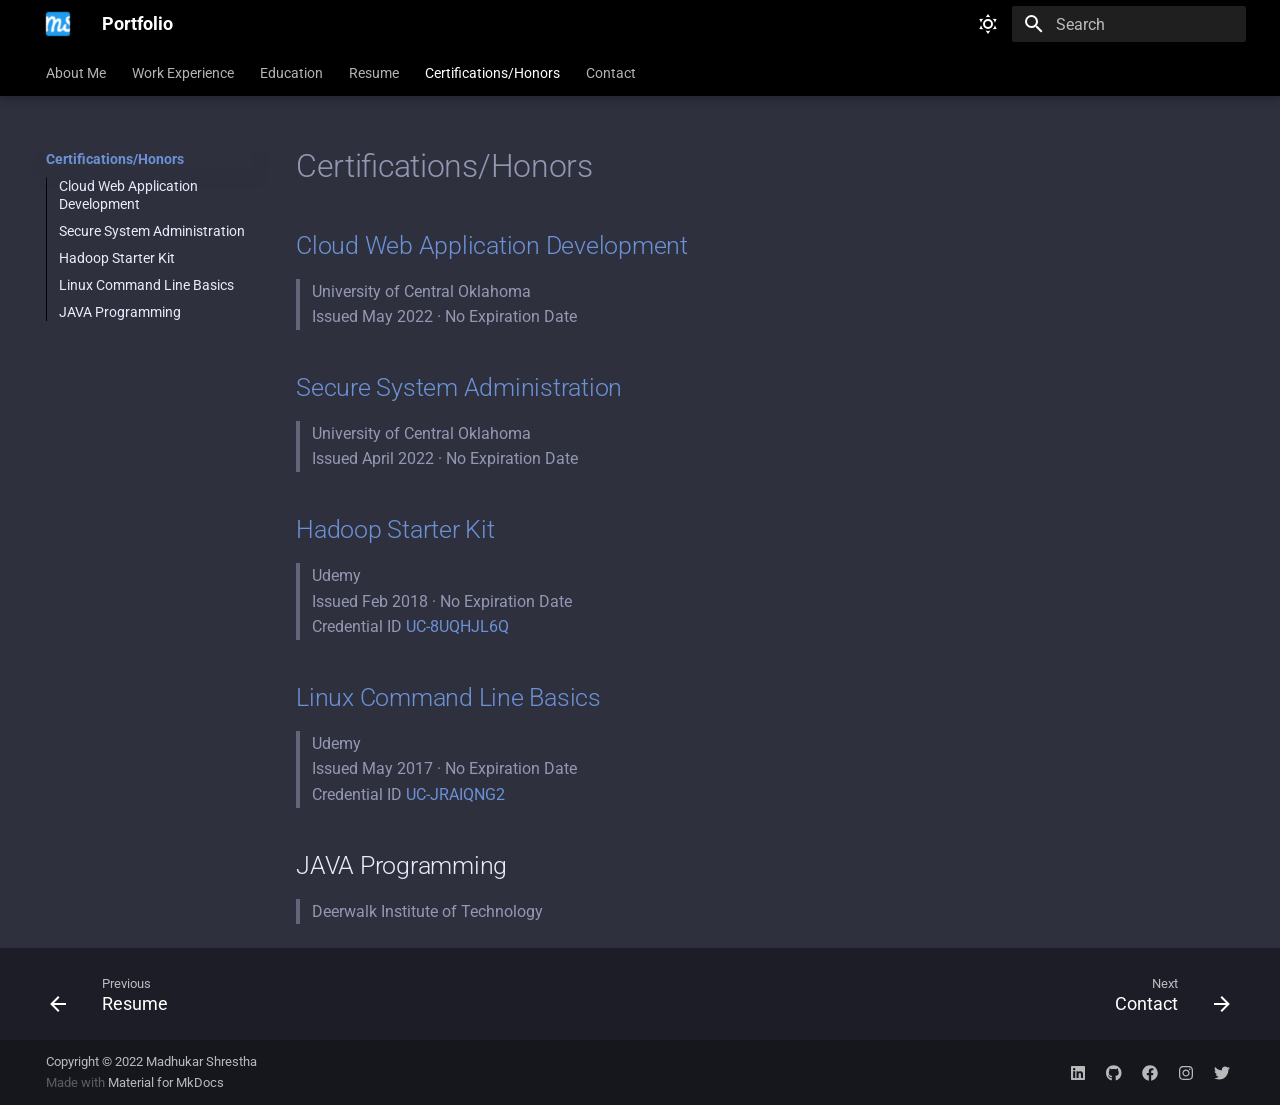
==== certification/index.html @ f7e71367 "Deployed 0a3c7eb with MkDocs version: 1.4.1" ====
<!doctype html>
<html lang="en" class="no-js">
  <head>
    
      <meta charset="utf-8">
      <meta name="viewport" content="width=device-width,initial-scale=1">
      
        <meta name="description" content="Software Engineer | CS Student">
      
      
        <meta name="author" content="Madhukar Shrestha">
      
      
      <link rel="icon" href="../assets/images/favicon.png">
      <meta name="generator" content="mkdocs-1.4.1, mkdocs-material-8.5.7">
    
    
      
        <title>Certifications/Honors - Portfolio</title>
      
    
    
      <link rel="stylesheet" href="../assets/stylesheets/main.20d9efc8.min.css">
      
        
        <link rel="stylesheet" href="../assets/stylesheets/palette.cbb835fc.min.css">
        
      
      

    
    
    
      
        
        
        <link rel="preconnect" href="https://fonts.gstatic.com" crossorigin>
        <link rel="stylesheet" href="https://fonts.googleapis.com/css?family=Roboto:300,300i,400,400i,700,700i%7CRoboto+Mono:400,400i,700,700i&display=fallback">
        <style>:root{--md-text-font:"Roboto";--md-code-font:"Roboto Mono"}</style>
      
    
    
    <script>__md_scope=new URL("..",location),__md_hash=e=>[...e].reduce((e,_)=>(e<<5)-e+_.charCodeAt(0),0),__md_get=(e,_=localStorage,t=__md_scope)=>JSON.parse(_.getItem(t.pathname+"."+e)),__md_set=(e,_,t=localStorage,a=__md_scope)=>{try{t.setItem(a.pathname+"."+e,JSON.stringify(_))}catch(e){}}</script>
    
      

    
    
    
  </head>
  
  
    
    
      
    
    
    
    
    <body dir="ltr" data-md-color-scheme="slate" data-md-color-primary="black" data-md-color-accent="green">
  
    
    
      <script>var palette=__md_get("__palette");if(palette&&"object"==typeof palette.color)for(var key of Object.keys(palette.color))document.body.setAttribute("data-md-color-"+key,palette.color[key])</script>
    
    <input class="md-toggle" data-md-toggle="drawer" type="checkbox" id="__drawer" autocomplete="off">
    <input class="md-toggle" data-md-toggle="search" type="checkbox" id="__search" autocomplete="off">
    <label class="md-overlay" for="__drawer"></label>
    <div data-md-component="skip">
      
        
        <a href="#cloud-web-application-development" class="md-skip">
          Skip to content
        </a>
      
    </div>
    <div data-md-component="announce">
      
    </div>
    
    
      

  

<header class="md-header md-header--lifted" data-md-component="header">
  <nav class="md-header__inner md-grid" aria-label="Header">
    <a href=".." title="Portfolio" class="md-header__button md-logo" aria-label="Portfolio" data-md-component="logo">
      
  <img src="../assets/images/favicon.png" alt="logo">

    </a>
    <label class="md-header__button md-icon" for="__drawer">
      <svg xmlns="http://www.w3.org/2000/svg" viewBox="0 0 24 24"><path d="M3 6h18v2H3V6m0 5h18v2H3v-2m0 5h18v2H3v-2Z"/></svg>
    </label>
    <div class="md-header__title" data-md-component="header-title">
      <div class="md-header__ellipsis">
        <div class="md-header__topic">
          <span class="md-ellipsis">
            Portfolio
          </span>
        </div>
        <div class="md-header__topic" data-md-component="header-topic">
          <span class="md-ellipsis">
            
              Certifications/Honors
            
          </span>
        </div>
      </div>
    </div>
    
      <form class="md-header__option" data-md-component="palette">
        
          
          
          <input class="md-option" data-md-color-media="" data-md-color-scheme="slate" data-md-color-primary="black" data-md-color-accent="green"  aria-label="Switch to light mode"  type="radio" name="__palette" id="__palette_1">
          
            <label class="md-header__button md-icon" title="Switch to light mode" for="__palette_2" hidden>
              <svg xmlns="http://www.w3.org/2000/svg" viewBox="0 0 24 24"><path d="M12 7a5 5 0 0 1 5 5 5 5 0 0 1-5 5 5 5 0 0 1-5-5 5 5 0 0 1 5-5m0 2a3 3 0 0 0-3 3 3 3 0 0 0 3 3 3 3 0 0 0 3-3 3 3 0 0 0-3-3m0-7 2.39 3.42C13.65 5.15 12.84 5 12 5c-.84 0-1.65.15-2.39.42L12 2M3.34 7l4.16-.35A7.2 7.2 0 0 0 5.94 8.5c-.44.74-.69 1.5-.83 2.29L3.34 7m.02 10 1.76-3.77a7.131 7.131 0 0 0 2.38 4.14L3.36 17M20.65 7l-1.77 3.79a7.023 7.023 0 0 0-2.38-4.15l4.15.36m-.01 10-4.14.36c.59-.51 1.12-1.14 1.54-1.86.42-.73.69-1.5.83-2.29L20.64 17M12 22l-2.41-3.44c.74.27 1.55.44 2.41.44.82 0 1.63-.17 2.37-.44L12 22Z"/></svg>
            </label>
          
        
          
          
          <input class="md-option" data-md-color-media="" data-md-color-scheme="default" data-md-color-primary="white" data-md-color-accent="green"  aria-label="Switch to dark mode"  type="radio" name="__palette" id="__palette_2">
          
            <label class="md-header__button md-icon" title="Switch to dark mode" for="__palette_1" hidden>
              <svg xmlns="http://www.w3.org/2000/svg" viewBox="0 0 24 24"><path d="m17.75 4.09-2.53 1.94.91 3.06-2.63-1.81-2.63 1.81.91-3.06-2.53-1.94L12.44 4l1.06-3 1.06 3 3.19.09m3.5 6.91-1.64 1.25.59 1.98-1.7-1.17-1.7 1.17.59-1.98L15.75 11l2.06-.05L18.5 9l.69 1.95 2.06.05m-2.28 4.95c.83-.08 1.72 1.1 1.19 1.85-.32.45-.66.87-1.08 1.27C15.17 23 8.84 23 4.94 19.07c-3.91-3.9-3.91-10.24 0-14.14.4-.4.82-.76 1.27-1.08.75-.53 1.93.36 1.85 1.19-.27 2.86.69 5.83 2.89 8.02a9.96 9.96 0 0 0 8.02 2.89m-1.64 2.02a12.08 12.08 0 0 1-7.8-3.47c-2.17-2.19-3.33-5-3.49-7.82-2.81 3.14-2.7 7.96.31 10.98 3.02 3.01 7.84 3.12 10.98.31Z"/></svg>
            </label>
          
        
      </form>
    
    
    
      <label class="md-header__button md-icon" for="__search">
        <svg xmlns="http://www.w3.org/2000/svg" viewBox="0 0 24 24"><path d="M9.5 3A6.5 6.5 0 0 1 16 9.5c0 1.61-.59 3.09-1.56 4.23l.27.27h.79l5 5-1.5 1.5-5-5v-.79l-.27-.27A6.516 6.516 0 0 1 9.5 16 6.5 6.5 0 0 1 3 9.5 6.5 6.5 0 0 1 9.5 3m0 2C7 5 5 7 5 9.5S7 14 9.5 14 14 12 14 9.5 12 5 9.5 5Z"/></svg>
      </label>
      <div class="md-search" data-md-component="search" role="dialog">
  <label class="md-search__overlay" for="__search"></label>
  <div class="md-search__inner" role="search">
    <form class="md-search__form" name="search">
      <input type="text" class="md-search__input" name="query" aria-label="Search" placeholder="Search" autocapitalize="off" autocorrect="off" autocomplete="off" spellcheck="false" data-md-component="search-query" required>
      <label class="md-search__icon md-icon" for="__search">
        <svg xmlns="http://www.w3.org/2000/svg" viewBox="0 0 24 24"><path d="M9.5 3A6.5 6.5 0 0 1 16 9.5c0 1.61-.59 3.09-1.56 4.23l.27.27h.79l5 5-1.5 1.5-5-5v-.79l-.27-.27A6.516 6.516 0 0 1 9.5 16 6.5 6.5 0 0 1 3 9.5 6.5 6.5 0 0 1 9.5 3m0 2C7 5 5 7 5 9.5S7 14 9.5 14 14 12 14 9.5 12 5 9.5 5Z"/></svg>
        <svg xmlns="http://www.w3.org/2000/svg" viewBox="0 0 24 24"><path d="M20 11v2H8l5.5 5.5-1.42 1.42L4.16 12l7.92-7.92L13.5 5.5 8 11h12Z"/></svg>
      </label>
      <nav class="md-search__options" aria-label="Search">
        
        <button type="reset" class="md-search__icon md-icon" title="Clear" aria-label="Clear" tabindex="-1">
          <svg xmlns="http://www.w3.org/2000/svg" viewBox="0 0 24 24"><path d="M19 6.41 17.59 5 12 10.59 6.41 5 5 6.41 10.59 12 5 17.59 6.41 19 12 13.41 17.59 19 19 17.59 13.41 12 19 6.41Z"/></svg>
        </button>
      </nav>
      
    </form>
    <div class="md-search__output">
      <div class="md-search__scrollwrap" data-md-scrollfix>
        <div class="md-search-result" data-md-component="search-result">
          <div class="md-search-result__meta">
            Initializing search
          </div>
          <ol class="md-search-result__list"></ol>
        </div>
      </div>
    </div>
  </div>
</div>
    
    
  </nav>
  
    
      
<nav class="md-tabs" aria-label="Tabs" data-md-component="tabs">
  <div class="md-tabs__inner md-grid">
    <ul class="md-tabs__list">
      
        
  
  


  <li class="md-tabs__item">
    <a href=".." class="md-tabs__link">
      About Me
    </a>
  </li>

      
        
  
  


  <li class="md-tabs__item">
    <a href="../work_exp/" class="md-tabs__link">
      Work Experience
    </a>
  </li>

      
        
  
  


  <li class="md-tabs__item">
    <a href="../edu_details/" class="md-tabs__link">
      Education
    </a>
  </li>

      
        
  
  


  <li class="md-tabs__item">
    <a href="../cv/" class="md-tabs__link">
      Resume
    </a>
  </li>

      
        
  
  
    
  


  <li class="md-tabs__item">
    <a href="./" class="md-tabs__link md-tabs__link--active">
      Certifications/Honors
    </a>
  </li>

      
        
  
  


  <li class="md-tabs__item">
    <a href="../contact/" class="md-tabs__link">
      Contact
    </a>
  </li>

      
    </ul>
  </div>
</nav>
    
  
</header>
    
    <div class="md-container" data-md-component="container">
      
      
        
      
      <main class="md-main" data-md-component="main">
        <div class="md-main__inner md-grid">
          
            
              
              <div class="md-sidebar md-sidebar--primary" data-md-component="sidebar" data-md-type="navigation" >
                <div class="md-sidebar__scrollwrap">
                  <div class="md-sidebar__inner">
                    

  


  

<nav class="md-nav md-nav--primary md-nav--lifted md-nav--integrated" aria-label="Navigation" data-md-level="0">
  <label class="md-nav__title" for="__drawer">
    <a href=".." title="Portfolio" class="md-nav__button md-logo" aria-label="Portfolio" data-md-component="logo">
      
  <img src="../assets/images/favicon.png" alt="logo">

    </a>
    Portfolio
  </label>
  
  <ul class="md-nav__list" data-md-scrollfix>
    
      
      
      

  
  
  
    <li class="md-nav__item">
      <a href=".." class="md-nav__link">
        About Me
      </a>
    </li>
  

    
      
      
      

  
  
  
    <li class="md-nav__item">
      <a href="../work_exp/" class="md-nav__link">
        Work Experience
      </a>
    </li>
  

    
      
      
      

  
  
  
    <li class="md-nav__item">
      <a href="../edu_details/" class="md-nav__link">
        Education
      </a>
    </li>
  

    
      
      
      

  
  
  
    <li class="md-nav__item">
      <a href="../cv/" class="md-nav__link">
        Resume
      </a>
    </li>
  

    
      
      
      

  
  
    
  
  
    <li class="md-nav__item md-nav__item--active">
      
      <input class="md-nav__toggle md-toggle" data-md-toggle="toc" type="checkbox" id="__toc">
      
      
      
        <label class="md-nav__link md-nav__link--active" for="__toc">
          Certifications/Honors
          <span class="md-nav__icon md-icon"></span>
        </label>
      
      <a href="./" class="md-nav__link md-nav__link--active">
        Certifications/Honors
      </a>
      
        

<nav class="md-nav md-nav--secondary" aria-label="Table of contents">
  
  
  
  
    <label class="md-nav__title" for="__toc">
      <span class="md-nav__icon md-icon"></span>
      Table of contents
    </label>
    <ul class="md-nav__list" data-md-component="toc" data-md-scrollfix>
      
        <li class="md-nav__item">
  <a href="#cloud-web-application-development" class="md-nav__link">
    Cloud Web Application Development
  </a>
  
</li>
      
        <li class="md-nav__item">
  <a href="#secure-system-administration" class="md-nav__link">
    Secure System Administration
  </a>
  
</li>
      
        <li class="md-nav__item">
  <a href="#hadoop-starter-kit" class="md-nav__link">
    Hadoop Starter Kit
  </a>
  
</li>
      
        <li class="md-nav__item">
  <a href="#linux-command-line-basics" class="md-nav__link">
    Linux Command Line Basics
  </a>
  
</li>
      
        <li class="md-nav__item">
  <a href="#java-programming" class="md-nav__link">
    JAVA Programming
  </a>
  
</li>
      
    </ul>
  
</nav>
      
    </li>
  

    
      
      
      

  
  
  
    <li class="md-nav__item">
      <a href="../contact/" class="md-nav__link">
        Contact
      </a>
    </li>
  

    
  </ul>
</nav>
                  </div>
                </div>
              </div>
            
            
          
          
            <div class="md-content" data-md-component="content">
              <article class="md-content__inner md-typeset">
                
                  


  <h1>Certifications/Honors</h1>

<h2 id="cloud-web-application-development"><a href="https://www.credly.com/badges/7e161429-4397-4020-a9aa-76baf1a1973a">Cloud Web Application Development</a><a class="headerlink" href="#cloud-web-application-development" title="Permanent link">&para;</a></h2>
<blockquote>
<p>University of Central Oklahoma<br />
Issued May 2022 · No Expiration Date</p>
</blockquote>
<h2 id="secure-system-administration"><a href="https://www.credly.com/badges/262f2f15-5d43-4496-ab71-53d8369633bc">Secure System Administration</a><a class="headerlink" href="#secure-system-administration" title="Permanent link">&para;</a></h2>
<blockquote>
<p>University of Central Oklahoma<br />
Issued April 2022 · No Expiration Date</p>
</blockquote>
<h2 id="hadoop-starter-kit"><a href="http://ude.my/UC-8UQHJL6Q">Hadoop Starter Kit</a><a class="headerlink" href="#hadoop-starter-kit" title="Permanent link">&para;</a></h2>
<blockquote>
<p>Udemy<br />
Issued Feb 2018 · No Expiration Date<br />
Credential ID <a href="http://ude.my/UC-8UQHJL6Q">UC-8UQHJL6Q</a></p>
</blockquote>
<h2 id="linux-command-line-basics"><a href="http://ude.my/UC-JRAIQNG2">Linux Command Line Basics</a><a class="headerlink" href="#linux-command-line-basics" title="Permanent link">&para;</a></h2>
<blockquote>
<p>Udemy<br />
Issued May 2017 · No Expiration Date<br />
Credential ID <a href="http://ude.my/UC-JRAIQNG2">UC-JRAIQNG2</a></p>
</blockquote>
<h2 id="java-programming">JAVA Programming<a class="headerlink" href="#java-programming" title="Permanent link">&para;</a></h2>
<blockquote>
<p>Deerwalk Institute of Technology</p>
</blockquote>





                
              </article>
            </div>
          
          
        </div>
        
          <a href="#" class="md-top md-icon" data-md-component="top" hidden>
            <svg xmlns="http://www.w3.org/2000/svg" viewBox="0 0 24 24"><path d="M13 20h-2V8l-5.5 5.5-1.42-1.42L12 4.16l7.92 7.92-1.42 1.42L13 8v12Z"/></svg>
            Back to top
          </a>
        
      </main>
      
        <footer class="md-footer">
  
    
    <nav class="md-footer__inner md-grid" aria-label="Footer" >
      
        
        <a href="../cv/" class="md-footer__link md-footer__link--prev" aria-label="Previous: Resume" rel="prev">
          <div class="md-footer__button md-icon">
            <svg xmlns="http://www.w3.org/2000/svg" viewBox="0 0 24 24"><path d="M20 11v2H8l5.5 5.5-1.42 1.42L4.16 12l7.92-7.92L13.5 5.5 8 11h12Z"/></svg>
          </div>
          <div class="md-footer__title">
            <div class="md-ellipsis">
              <span class="md-footer__direction">
                Previous
              </span>
              Resume
            </div>
          </div>
        </a>
      
      
        
        <a href="../contact/" class="md-footer__link md-footer__link--next" aria-label="Next: Contact" rel="next">
          <div class="md-footer__title">
            <div class="md-ellipsis">
              <span class="md-footer__direction">
                Next
              </span>
              Contact
            </div>
          </div>
          <div class="md-footer__button md-icon">
            <svg xmlns="http://www.w3.org/2000/svg" viewBox="0 0 24 24"><path d="M4 11v2h12l-5.5 5.5 1.42 1.42L19.84 12l-7.92-7.92L10.5 5.5 16 11H4Z"/></svg>
          </div>
        </a>
      
    </nav>
  
  <div class="md-footer-meta md-typeset">
    <div class="md-footer-meta__inner md-grid">
      <div class="md-copyright">
  
    <div class="md-copyright__highlight">
      Copyright &copy; 2022 <a href="https://www.linkedin.com/in/sthamadhukar/">Madhukar Shrestha</a>
    </div>
  
  
    Made with
    <a href="https://squidfunk.github.io/mkdocs-material/" target="_blank" rel="noopener">
      Material for MkDocs
    </a>
  
</div>
      
        <div class="md-social">
  
    
    
      
      
    
    <a href="https://www.linkedin.com/in/sthamadhukar/" target="_blank" rel="noopener" title="www.linkedin.com" class="md-social__link">
      <svg xmlns="http://www.w3.org/2000/svg" viewBox="0 0 448 512"><!--! Font Awesome Free 6.2.0 by @fontawesome - https://fontawesome.com License - https://fontawesome.com/license/free (Icons: CC BY 4.0, Fonts: SIL OFL 1.1, Code: MIT License) Copyright 2022 Fonticons, Inc.--><path d="M416 32H31.9C14.3 32 0 46.5 0 64.3v383.4C0 465.5 14.3 480 31.9 480H416c17.6 0 32-14.5 32-32.3V64.3c0-17.8-14.4-32.3-32-32.3zM135.4 416H69V202.2h66.5V416zm-33.2-243c-21.3 0-38.5-17.3-38.5-38.5S80.9 96 102.2 96c21.2 0 38.5 17.3 38.5 38.5 0 21.3-17.2 38.5-38.5 38.5zm282.1 243h-66.4V312c0-24.8-.5-56.7-34.5-56.7-34.6 0-39.9 27-39.9 54.9V416h-66.4V202.2h63.7v29.2h.9c8.9-16.8 30.6-34.5 62.9-34.5 67.2 0 79.7 44.3 79.7 101.9V416z"/></svg>
    </a>
  
    
    
      
      
    
    <a href="https://github.com/sthamadhukar" target="_blank" rel="noopener" title="github.com" class="md-social__link">
      <svg xmlns="http://www.w3.org/2000/svg" viewBox="0 0 496 512"><!--! Font Awesome Free 6.2.0 by @fontawesome - https://fontawesome.com License - https://fontawesome.com/license/free (Icons: CC BY 4.0, Fonts: SIL OFL 1.1, Code: MIT License) Copyright 2022 Fonticons, Inc.--><path d="M165.9 397.4c0 2-2.3 3.6-5.2 3.6-3.3.3-5.6-1.3-5.6-3.6 0-2 2.3-3.6 5.2-3.6 3-.3 5.6 1.3 5.6 3.6zm-31.1-4.5c-.7 2 1.3 4.3 4.3 4.9 2.6 1 5.6 0 6.2-2s-1.3-4.3-4.3-5.2c-2.6-.7-5.5.3-6.2 2.3zm44.2-1.7c-2.9.7-4.9 2.6-4.6 4.9.3 2 2.9 3.3 5.9 2.6 2.9-.7 4.9-2.6 4.6-4.6-.3-1.9-3-3.2-5.9-2.9zM244.8 8C106.1 8 0 113.3 0 252c0 110.9 69.8 205.8 169.5 239.2 12.8 2.3 17.3-5.6 17.3-12.1 0-6.2-.3-40.4-.3-61.4 0 0-70 15-84.7-29.8 0 0-11.4-29.1-27.8-36.6 0 0-22.9-15.7 1.6-15.4 0 0 24.9 2 38.6 25.8 21.9 38.6 58.6 27.5 72.9 20.9 2.3-16 8.8-27.1 16-33.7-55.9-6.2-112.3-14.3-112.3-110.5 0-27.5 7.6-41.3 23.6-58.9-2.6-6.5-11.1-33.3 2.6-67.9 20.9-6.5 69 27 69 27 20-5.6 41.5-8.5 62.8-8.5s42.8 2.9 62.8 8.5c0 0 48.1-33.6 69-27 13.7 34.7 5.2 61.4 2.6 67.9 16 17.7 25.8 31.5 25.8 58.9 0 96.5-58.9 104.2-114.8 110.5 9.2 7.9 17 22.9 17 46.4 0 33.7-.3 75.4-.3 83.6 0 6.5 4.6 14.4 17.3 12.1C428.2 457.8 496 362.9 496 252 496 113.3 383.5 8 244.8 8zM97.2 352.9c-1.3 1-1 3.3.7 5.2 1.6 1.6 3.9 2.3 5.2 1 1.3-1 1-3.3-.7-5.2-1.6-1.6-3.9-2.3-5.2-1zm-10.8-8.1c-.7 1.3.3 2.9 2.3 3.9 1.6 1 3.6.7 4.3-.7.7-1.3-.3-2.9-2.3-3.9-2-.6-3.6-.3-4.3.7zm32.4 35.6c-1.6 1.3-1 4.3 1.3 6.2 2.3 2.3 5.2 2.6 6.5 1 1.3-1.3.7-4.3-1.3-6.2-2.2-2.3-5.2-2.6-6.5-1zm-11.4-14.7c-1.6 1-1.6 3.6 0 5.9 1.6 2.3 4.3 3.3 5.6 2.3 1.6-1.3 1.6-3.9 0-6.2-1.4-2.3-4-3.3-5.6-2z"/></svg>
    </a>
  
    
    
      
      
    
    <a href="https://www.facebook.com/sthamadboy/" target="_blank" rel="noopener" title="www.facebook.com" class="md-social__link">
      <svg xmlns="http://www.w3.org/2000/svg" viewBox="0 0 512 512"><!--! Font Awesome Free 6.2.0 by @fontawesome - https://fontawesome.com License - https://fontawesome.com/license/free (Icons: CC BY 4.0, Fonts: SIL OFL 1.1, Code: MIT License) Copyright 2022 Fonticons, Inc.--><path d="M504 256C504 119 393 8 256 8S8 119 8 256c0 123.78 90.69 226.38 209.25 245V327.69h-63V256h63v-54.64c0-62.15 37-96.48 93.67-96.48 27.14 0 55.52 4.84 55.52 4.84v61h-31.28c-30.8 0-40.41 19.12-40.41 38.73V256h68.78l-11 71.69h-57.78V501C413.31 482.38 504 379.78 504 256z"/></svg>
    </a>
  
    
    
      
      
    
    <a href="https://www.instagram.com/sthamadhukar/" target="_blank" rel="noopener" title="www.instagram.com" class="md-social__link">
      <svg xmlns="http://www.w3.org/2000/svg" viewBox="0 0 448 512"><!--! Font Awesome Free 6.2.0 by @fontawesome - https://fontawesome.com License - https://fontawesome.com/license/free (Icons: CC BY 4.0, Fonts: SIL OFL 1.1, Code: MIT License) Copyright 2022 Fonticons, Inc.--><path d="M224.1 141c-63.6 0-114.9 51.3-114.9 114.9s51.3 114.9 114.9 114.9S339 319.5 339 255.9 287.7 141 224.1 141zm0 189.6c-41.1 0-74.7-33.5-74.7-74.7s33.5-74.7 74.7-74.7 74.7 33.5 74.7 74.7-33.6 74.7-74.7 74.7zm146.4-194.3c0 14.9-12 26.8-26.8 26.8-14.9 0-26.8-12-26.8-26.8s12-26.8 26.8-26.8 26.8 12 26.8 26.8zm76.1 27.2c-1.7-35.9-9.9-67.7-36.2-93.9-26.2-26.2-58-34.4-93.9-36.2-37-2.1-147.9-2.1-184.9 0-35.8 1.7-67.6 9.9-93.9 36.1s-34.4 58-36.2 93.9c-2.1 37-2.1 147.9 0 184.9 1.7 35.9 9.9 67.7 36.2 93.9s58 34.4 93.9 36.2c37 2.1 147.9 2.1 184.9 0 35.9-1.7 67.7-9.9 93.9-36.2 26.2-26.2 34.4-58 36.2-93.9 2.1-37 2.1-147.8 0-184.8zM398.8 388c-7.8 19.6-22.9 34.7-42.6 42.6-29.5 11.7-99.5 9-132.1 9s-102.7 2.6-132.1-9c-19.6-7.8-34.7-22.9-42.6-42.6-11.7-29.5-9-99.5-9-132.1s-2.6-102.7 9-132.1c7.8-19.6 22.9-34.7 42.6-42.6 29.5-11.7 99.5-9 132.1-9s102.7-2.6 132.1 9c19.6 7.8 34.7 22.9 42.6 42.6 11.7 29.5 9 99.5 9 132.1s2.7 102.7-9 132.1z"/></svg>
    </a>
  
    
    
    <a href="#" target="_blank" rel="noopener" title="" class="md-social__link">
      <svg xmlns="http://www.w3.org/2000/svg" viewBox="0 0 512 512"><!--! Font Awesome Free 6.2.0 by @fontawesome - https://fontawesome.com License - https://fontawesome.com/license/free (Icons: CC BY 4.0, Fonts: SIL OFL 1.1, Code: MIT License) Copyright 2022 Fonticons, Inc.--><path d="M459.37 151.716c.325 4.548.325 9.097.325 13.645 0 138.72-105.583 298.558-298.558 298.558-59.452 0-114.68-17.219-161.137-47.106 8.447.974 16.568 1.299 25.34 1.299 49.055 0 94.213-16.568 130.274-44.832-46.132-.975-84.792-31.188-98.112-72.772 6.498.974 12.995 1.624 19.818 1.624 9.421 0 18.843-1.3 27.614-3.573-48.081-9.747-84.143-51.98-84.143-102.985v-1.299c13.969 7.797 30.214 12.67 47.431 13.319-28.264-18.843-46.781-51.005-46.781-87.391 0-19.492 5.197-37.36 14.294-52.954 51.655 63.675 129.3 105.258 216.365 109.807-1.624-7.797-2.599-15.918-2.599-24.04 0-57.828 46.782-104.934 104.934-104.934 30.213 0 57.502 12.67 76.67 33.137 23.715-4.548 46.456-13.32 66.599-25.34-7.798 24.366-24.366 44.833-46.132 57.827 21.117-2.273 41.584-8.122 60.426-16.243-14.292 20.791-32.161 39.308-52.628 54.253z"/></svg>
    </a>
  
</div>
      
    </div>
  </div>
</footer>
      
    </div>
    <div class="md-dialog" data-md-component="dialog">
      <div class="md-dialog__inner md-typeset"></div>
    </div>
    
    <script id="__config" type="application/json">{"base": "..", "features": ["navigation.top", "navigation.tabs", "navigation.tabs.sticky", "toc.integrate"], "search": "../assets/javascripts/workers/search.16e2a7d4.min.js", "translations": {"clipboard.copied": "Copied to clipboard", "clipboard.copy": "Copy to clipboard", "search.config.lang": "en", "search.config.pipeline": "trimmer, stopWordFilter", "search.config.separator": "[\\s\\-]+", "search.placeholder": "Search", "search.result.more.one": "1 more on this page", "search.result.more.other": "# more on this page", "search.result.none": "No matching documents", "search.result.one": "1 matching document", "search.result.other": "# matching documents", "search.result.placeholder": "Type to start searching", "search.result.term.missing": "Missing", "select.version.title": "Select version"}}</script>
    
    
      <script src="../assets/javascripts/bundle.8492ddcf.min.js"></script>
      
    
  </body>
</html>
---- assets/stylesheets/main.20d9efc8.min.css ----
@charset "UTF-8";html{-webkit-text-size-adjust:none;-moz-text-size-adjust:none;-ms-text-size-adjust:none;text-size-adjust:none;box-sizing:border-box}*,:after,:before{box-sizing:inherit}@media (prefers-reduced-motion){*,:after,:before{transition:none!important}}body{margin:0}a,button,input,label{-webkit-tap-highlight-color:transparent}a{color:inherit;text-decoration:none}hr{border:0;box-sizing:initial;display:block;height:.05rem;overflow:visible;padding:0}small{font-size:80%}sub,sup{line-height:1em}img{border-style:none}table{border-collapse:initial;border-spacing:0}td,th{font-weight:400;vertical-align:top}button{background:transparent;border:0;font-family:inherit;font-size:inherit;margin:0;padding:0}input{border:0;outline:none}:root,[data-md-color-scheme=default]{--md-default-fg-color:rgba(0,0,0,.87);--md-default-fg-color--light:rgba(0,0,0,.54);--md-default-fg-color--lighter:rgba(0,0,0,.32);--md-default-fg-color--lightest:rgba(0,0,0,.07);--md-default-bg-color:#fff;--md-default-bg-color--light:hsla(0,0%,100%,.7);--md-default-bg-color--lighter:hsla(0,0%,100%,.3);--md-default-bg-color--lightest:hsla(0,0%,100%,.12);--md-primary-fg-color:#4051b5;--md-primary-fg-color--light:#5d6cc0;--md-primary-fg-color--dark:#303fa1;--md-primary-bg-color:#fff;--md-primary-bg-color--light:hsla(0,0%,100%,.7);--md-accent-fg-color:#526cfe;--md-accent-fg-color--transparent:rgba(82,108,254,.1);--md-accent-bg-color:#fff;--md-accent-bg-color--light:hsla(0,0%,100%,.7);--md-code-fg-color:#36464e;--md-code-bg-color:#f5f5f5;--md-code-hl-color:rgba(255,255,0,.5);--md-code-hl-number-color:#d52a2a;--md-code-hl-special-color:#db1457;--md-code-hl-function-color:#a846b9;--md-code-hl-constant-color:#6e59d9;--md-code-hl-keyword-color:#3f6ec6;--md-code-hl-string-color:#1c7d4d;--md-code-hl-name-color:var(--md-code-fg-color);--md-code-hl-operator-color:var(--md-default-fg-color--light);--md-code-hl-punctuation-color:var(--md-default-fg-color--light);--md-code-hl-comment-color:var(--md-default-fg-color--light);--md-code-hl-generic-color:var(--md-default-fg-color--light);--md-code-hl-variable-color:var(--md-default-fg-color--light);--md-typeset-color:var(--md-default-fg-color);--md-typeset-a-color:var(--md-primary-fg-color);--md-typeset-mark-color:rgba(255,255,0,.5);--md-typeset-del-color:rgba(245,80,61,.15);--md-typeset-ins-color:rgba(11,213,112,.15);--md-typeset-kbd-color:#fafafa;--md-typeset-kbd-accent-color:#fff;--md-typeset-kbd-border-color:#b8b8b8;--md-typeset-table-color:rgba(0,0,0,.12);--md-admonition-fg-color:var(--md-default-fg-color);--md-admonition-bg-color:var(--md-default-bg-color);--md-footer-fg-color:#fff;--md-footer-fg-color--light:hsla(0,0%,100%,.7);--md-footer-fg-color--lighter:hsla(0,0%,100%,.3);--md-footer-bg-color:rgba(0,0,0,.87);--md-footer-bg-color--dark:rgba(0,0,0,.32);--md-shadow-z1:0 0.2rem 0.5rem rgba(0,0,0,.05),0 0 0.05rem rgba(0,0,0,.1);--md-shadow-z2:0 0.2rem 0.5rem rgba(0,0,0,.1),0 0 0.05rem rgba(0,0,0,.25);--md-shadow-z3:0 0.2rem 0.5rem rgba(0,0,0,.2),0 0 0.05rem rgba(0,0,0,.35)}.md-icon svg{fill:currentcolor;display:block;height:1.2rem;width:1.2rem}body{-webkit-font-smoothing:antialiased;-moz-osx-font-smoothing:grayscale;--md-text-font-family:var(--md-text-font,_),-apple-system,BlinkMacSystemFont,Helvetica,Arial,sans-serif;--md-code-font-family:var(--md-code-font,_),SFMono-Regular,Consolas,Menlo,monospace}body,input{font-feature-settings:"kern","liga";font-family:var(--md-text-font-family)}body,code,input,kbd,pre{color:var(--md-typeset-color)}code,kbd,pre{font-feature-settings:"kern";font-family:var(--md-code-font-family)}:root{--md-typeset-table-sort-icon:url('data:image/svg+xml;charset=utf-8,<svg xmlns="http://www.w3.org/2000/svg" viewBox="0 0 24 24"><path d="m18 21-4-4h3V7h-3l4-4 4 4h-3v10h3M2 19v-2h10v2M2 13v-2h7v2M2 7V5h4v2H2Z"/></svg>');--md-typeset-table-sort-icon--asc:url('data:image/svg+xml;charset=utf-8,<svg xmlns="http://www.w3.org/2000/svg" viewBox="0 0 24 24"><path d="M19 17h3l-4 4-4-4h3V3h2M2 17h10v2H2M6 5v2H2V5m0 6h7v2H2v-2Z"/></svg>');--md-typeset-table-sort-icon--desc:url('data:image/svg+xml;charset=utf-8,<svg xmlns="http://www.w3.org/2000/svg" viewBox="0 0 24 24"><path d="M19 7h3l-4-4-4 4h3v14h2M2 17h10v2H2M6 5v2H2V5m0 6h7v2H2v-2Z"/></svg>')}.md-typeset{-webkit-print-color-adjust:exact;color-adjust:exact;font-size:.8rem;line-height:1.6}@media print{.md-typeset{font-size:.68rem}}.md-typeset blockquote,.md-typeset dl,.md-typeset figure,.md-typeset ol,.md-typeset pre,.md-typeset ul{margin-bottom:1em;margin-top:1em}.md-typeset h1{color:var(--md-default-fg-color--light);font-size:2em;line-height:1.3;margin:0 0 1.25em}.md-typeset h1,.md-typeset h2{font-weight:300;letter-spacing:-.01em}.md-typeset h2{font-size:1.5625em;line-height:1.4;margin:1.6em 0 .64em}.md-typeset h3{font-size:1.25em;font-weight:400;letter-spacing:-.01em;line-height:1.5;margin:1.6em 0 .8em}.md-typeset h2+h3{margin-top:.8em}.md-typeset h4{font-weight:700;letter-spacing:-.01em;margin:1em 0}.md-typeset h5,.md-typeset h6{color:var(--md-default-fg-color--light);font-size:.8em;font-weight:700;letter-spacing:-.01em;margin:1.25em 0}.md-typeset h5{text-transform:uppercase}.md-typeset hr{border-bottom:.05rem solid var(--md-default-fg-color--lightest);display:flow-root;margin:1.5em 0}.md-typeset a{color:var(--md-typeset-a-color);word-break:break-word}.md-typeset a,.md-typeset a:before{transition:color 125ms}.md-typeset a:focus,.md-typeset a:hover{color:var(--md-accent-fg-color)}.md-typeset a:focus code,.md-typeset a:hover code{background-color:var(--md-accent-fg-color--transparent)}.md-typeset a code{color:currentcolor;transition:background-color 125ms}.md-typeset a.focus-visible{outline-color:var(--md-accent-fg-color);outline-offset:.2rem}.md-typeset code,.md-typeset kbd,.md-typeset pre{color:var(--md-code-fg-color);direction:ltr;font-variant-ligatures:none}@media print{.md-typeset code,.md-typeset kbd,.md-typeset pre{white-space:pre-wrap}}.md-typeset code{background-color:var(--md-code-bg-color);border-radius:.1rem;-webkit-box-decoration-break:clone;box-decoration-break:clone;font-size:.85em;padding:0 .2941176471em;word-break:break-word}.md-typeset code:not(.focus-visible){-webkit-tap-highlight-color:transparent;outline:none}.md-typeset pre{display:flow-root;line-height:1.4;position:relative}.md-typeset pre>code{-webkit-box-decoration-break:slice;box-decoration-break:slice;box-shadow:none;display:block;margin:0;outline-color:var(--md-accent-fg-color);overflow:auto;padding:.7720588235em 1.1764705882em;scrollbar-color:var(--md-default-fg-color--lighter) transparent;scrollbar-width:thin;touch-action:auto;word-break:normal}.md-typeset pre>code:hover{scrollbar-color:var(--md-accent-fg-color) transparent}.md-typeset pre>code::-webkit-scrollbar{height:.2rem;width:.2rem}.md-typeset pre>code::-webkit-scrollbar-thumb{background-color:var(--md-default-fg-color--lighter)}.md-typeset pre>code::-webkit-scrollbar-thumb:hover{background-color:var(--md-accent-fg-color)}.md-typeset kbd{background-color:var(--md-typeset-kbd-color);border-radius:.1rem;box-shadow:0 .1rem 0 .05rem var(--md-typeset-kbd-border-color),0 .1rem 0 var(--md-typeset-kbd-border-color),0 -.1rem .2rem var(--md-typeset-kbd-accent-color) inset;color:var(--md-default-fg-color);display:inline-block;font-size:.75em;padding:0 .6666666667em;vertical-align:text-top;word-break:break-word}.md-typeset mark{background-color:var(--md-typeset-mark-color);-webkit-box-decoration-break:clone;box-decoration-break:clone;color:inherit;word-break:break-word}.md-typeset abbr{border-bottom:.05rem dotted var(--md-default-fg-color--light);cursor:help;text-decoration:none}@media (hover:none){.md-typeset abbr{position:relative}.md-typeset abbr[title]:-webkit-any(:focus,:hover):after{background-color:var(--md-default-fg-color);border-radius:.1rem;box-shadow:var(--md-shadow-z3);color:var(--md-default-bg-color);content:attr(title);display:inline-block;font-size:.7rem;margin-top:2em;max-width:80%;min-width:-webkit-max-content;min-width:max-content;padding:.2rem .3rem;position:absolute;width:auto}.md-typeset abbr[title]:-moz-any(:focus,:hover):after{background-color:var(--md-default-fg-color);border-radius:.1rem;box-shadow:var(--md-shadow-z3);color:var(--md-default-bg-color);content:attr(title);display:inline-block;font-size:.7rem;margin-top:2em;max-width:80%;min-width:-moz-max-content;min-width:max-content;padding:.2rem .3rem;position:absolute;width:auto}[dir=ltr] .md-typeset abbr[title]:-webkit-any(:focus,:hover):after{left:0}[dir=ltr] .md-typeset abbr[title]:-moz-any(:focus,:hover):after{left:0}[dir=ltr] .md-typeset abbr[title]:is(:focus,:hover):after{left:0}[dir=rtl] .md-typeset abbr[title]:-webkit-any(:focus,:hover):after{right:0}[dir=rtl] .md-typeset abbr[title]:-moz-any(:focus,:hover):after{right:0}[dir=rtl] .md-typeset abbr[title]:is(:focus,:hover):after{right:0}.md-typeset abbr[title]:is(:focus,:hover):after{background-color:var(--md-default-fg-color);border-radius:.1rem;box-shadow:var(--md-shadow-z3);color:var(--md-default-bg-color);content:attr(title);display:inline-block;font-size:.7rem;margin-top:2em;max-width:80%;min-width:-webkit-max-content;min-width:-moz-max-content;min-width:max-content;padding:.2rem .3rem;position:absolute;width:auto}}.md-typeset small{opacity:.75}[dir=ltr] .md-typeset sub,[dir=ltr] .md-typeset sup{margin-left:.078125em}[dir=rtl] .md-typeset sub,[dir=rtl] .md-typeset sup{margin-right:.078125em}[dir=ltr] .md-typeset blockquote{padding-left:.6rem}[dir=rtl] .md-typeset blockquote{padding-right:.6rem}[dir=ltr] .md-typeset blockquote{border-left:.2rem solid var(--md-default-fg-color--lighter)}[dir=rtl] .md-typeset blockquote{border-right:.2rem solid var(--md-default-fg-color--lighter)}.md-typeset blockquote{color:var(--md-default-fg-color--light);margin-left:0;margin-right:0}.md-typeset ul{list-style-type:disc}[dir=ltr] .md-typeset ol,[dir=ltr] .md-typeset ul{margin-left:.625em}[dir=rtl] .md-typeset ol,[dir=rtl] .md-typeset ul{margin-right:.625em}.md-typeset ol,.md-typeset ul{padding:0}.md-typeset ol:not([hidden]),.md-typeset ul:not([hidden]){display:flow-root}.md-typeset ol ol,.md-typeset ul ol{list-style-type:lower-alpha}.md-typeset ol ol ol,.md-typeset ul ol ol{list-style-type:lower-roman}[dir=ltr] .md-typeset ol li,[dir=ltr] .md-typeset ul li{margin-left:1.25em}[dir=rtl] .md-typeset ol li,[dir=rtl] .md-typeset ul li{margin-right:1.25em}.md-typeset ol li,.md-typeset ul li{margin-bottom:.5em}.md-typeset ol li blockquote,.md-typeset ol li p,.md-typeset ul li blockquote,.md-typeset ul li p{margin:.5em 0}.md-typeset ol li:last-child,.md-typeset ul li:last-child{margin-bottom:0}.md-typeset ol li :-webkit-any(ul,ol),.md-typeset ul li :-webkit-any(ul,ol){margin-bottom:.5em;margin-top:.5em}.md-typeset ol li :-moz-any(ul,ol),.md-typeset ul li :-moz-any(ul,ol){margin-bottom:.5em;margin-top:.5em}[dir=ltr] .md-typeset ol li :-webkit-any(ul,ol),[dir=ltr] .md-typeset ul li :-webkit-any(ul,ol){margin-left:.625em}[dir=ltr] .md-typeset ol li :-moz-any(ul,ol),[dir=ltr] .md-typeset ul li :-moz-any(ul,ol){margin-left:.625em}[dir=ltr] .md-typeset ol li :is(ul,ol),[dir=ltr] .md-typeset ul li :is(ul,ol){margin-left:.625em}[dir=rtl] .md-typeset ol li :-webkit-any(ul,ol),[dir=rtl] .md-typeset ul li :-webkit-any(ul,ol){margin-right:.625em}[dir=rtl] .md-typeset ol li :-moz-any(ul,ol),[dir=rtl] .md-typeset ul li :-moz-any(ul,ol){margin-right:.625em}[dir=rtl] .md-typeset ol li :is(ul,ol),[dir=rtl] .md-typeset ul li :is(ul,ol){margin-right:.625em}.md-typeset ol li :is(ul,ol),.md-typeset ul li :is(ul,ol){margin-bottom:.5em;margin-top:.5em}[dir=ltr] .md-typeset dd{margin-left:1.875em}[dir=rtl] .md-typeset dd{margin-right:1.875em}.md-typeset dd{margin-bottom:1.5em;margin-top:1em}.md-typeset img,.md-typeset svg,.md-typeset video{height:auto;max-width:100%}.md-typeset img[align=left]{margin:1em 1em 1em 0}.md-typeset img[align=right]{margin:1em 0 1em 1em}.md-typeset img[align]:only-child{margin-top:0}.md-typeset img[src$="#gh-dark-mode-only"],.md-typeset img[src$="#only-dark"]{display:none}.md-typeset figure{display:flow-root;margin:1em auto;max-width:100%;text-align:center;width:-webkit-fit-content;width:-moz-fit-content;width:fit-content}.md-typeset figure img{display:block}.md-typeset figcaption{font-style:italic;margin:1em auto;max-width:24rem}.md-typeset iframe{max-width:100%}.md-typeset table:not([class]){background-color:var(--md-default-bg-color);border:.05rem solid var(--md-typeset-table-color);border-radius:.1rem;display:inline-block;font-size:.64rem;max-width:100%;overflow:auto;touch-action:auto}@media print{.md-typeset table:not([class]){display:table}}.md-typeset table:not([class])+*{margin-top:1.5em}.md-typeset table:not([class]) :-webkit-any(th,td)>:first-child{margin-top:0}.md-typeset table:not([class]) :-moz-any(th,td)>:first-child{margin-top:0}.md-typeset table:not([class]) :is(th,td)>:first-child{margin-top:0}.md-typeset table:not([class]) :-webkit-any(th,td)>:last-child{margin-bottom:0}.md-typeset table:not([class]) :-moz-any(th,td)>:last-child{margin-bottom:0}.md-typeset table:not([class]) :is(th,td)>:last-child{margin-bottom:0}.md-typeset table:not([class]) :-webkit-any(th,td):not([align]){text-align:left}.md-typeset table:not([class]) :-moz-any(th,td):not([align]){text-align:left}.md-typeset table:not([class]) :is(th,td):not([align]){text-align:left}[dir=rtl] .md-typeset table:not([class]) :-webkit-any(th,td):not([align]){text-align:right}[dir=rtl] .md-typeset table:not([class]) :-moz-any(th,td):not([align]){text-align:right}[dir=rtl] .md-typeset table:not([class]) :is(th,td):not([align]){text-align:right}.md-typeset table:not([class]) th{font-weight:700;min-width:5rem;padding:.9375em 1.25em;vertical-align:top}.md-typeset table:not([class]) td{border-top:.05rem solid var(--md-typeset-table-color);padding:.9375em 1.25em;vertical-align:top}.md-typeset table:not([class]) tbody tr{transition:background-color 125ms}.md-typeset table:not([class]) tbody tr:hover{background-color:rgba(0,0,0,.035);box-shadow:0 .05rem 0 var(--md-default-bg-color) inset}.md-typeset table:not([class]) a{word-break:normal}.md-typeset table th[role=columnheader]{cursor:pointer}[dir=ltr] .md-typeset table th[role=columnheader]:after{margin-left:.5em}[dir=rtl] .md-typeset table th[role=columnheader]:after{margin-right:.5em}.md-typeset table th[role=columnheader]:after{content:"";display:inline-block;height:1.2em;-webkit-mask-image:var(--md-typeset-table-sort-icon);mask-image:var(--md-typeset-table-sort-icon);-webkit-mask-repeat:no-repeat;mask-repeat:no-repeat;-webkit-mask-size:contain;mask-size:contain;transition:background-color 125ms;vertical-align:text-bottom;width:1.2em}.md-typeset table th[role=columnheader]:hover:after{background-color:var(--md-default-fg-color--lighter)}.md-typeset table th[role=columnheader][aria-sort=ascending]:after{background-color:var(--md-default-fg-color--light);-webkit-mask-image:var(--md-typeset-table-sort-icon--asc);mask-image:var(--md-typeset-table-sort-icon--asc)}.md-typeset table th[role=columnheader][aria-sort=descending]:after{background-color:var(--md-default-fg-color--light);-webkit-mask-image:var(--md-typeset-table-sort-icon--desc);mask-image:var(--md-typeset-table-sort-icon--desc)}.md-typeset__scrollwrap{margin:1em -.8rem;overflow-x:auto;touch-action:auto}.md-typeset__table{display:inline-block;margin-bottom:.5em;padding:0 .8rem}@media print{.md-typeset__table{display:block}}html .md-typeset__table table{display:table;margin:0;overflow:hidden;width:100%}@media screen and (max-width:44.9375em){.md-content__inner>pre{margin:1em -.8rem}.md-content__inner>pre code{border-radius:0}}.md-banner{background-color:var(--md-footer-bg-color);color:var(--md-footer-fg-color);overflow:auto}@media print{.md-banner{display:none}}.md-banner--warning{background:var(--md-typeset-mark-color);color:var(--md-default-fg-color)}.md-banner__inner{font-size:.7rem;margin:.6rem auto;padding:0 .8rem}[dir=ltr] .md-banner__button{float:right}[dir=rtl] .md-banner__button{float:left}.md-banner__button{color:inherit;cursor:pointer;transition:opacity .25s}.md-banner__button:hover{opacity:.7}html{font-size:125%;height:100%;overflow-x:hidden}@media screen and (min-width:100em){html{font-size:137.5%}}@media screen and (min-width:125em){html{font-size:150%}}body{background-color:var(--md-default-bg-color);display:flex;flex-direction:column;font-size:.5rem;min-height:100%;position:relative;width:100%}@media print{body{display:block}}@media screen and (max-width:59.9375em){body[data-md-scrolllock]{position:fixed}}.md-grid{margin-left:auto;margin-right:auto;max-width:61rem}.md-container{display:flex;flex-direction:column;flex-grow:1}@media print{.md-container{display:block}}.md-main{flex-grow:1}.md-main__inner{display:flex;height:100%;margin-top:1.5rem}.md-ellipsis{overflow:hidden;text-overflow:ellipsis;white-space:nowrap}.md-toggle{display:none}.md-option{height:0;opacity:0;position:absolute;width:0}.md-option:checked+label:not([hidden]){display:block}.md-option.focus-visible+label{outline-color:var(--md-accent-fg-color);outline-style:auto}.md-skip{background-color:var(--md-default-fg-color);border-radius:.1rem;color:var(--md-default-bg-color);font-size:.64rem;margin:.5rem;opacity:0;outline-color:var(--md-accent-fg-color);padding:.3rem .5rem;position:fixed;transform:translateY(.4rem);z-index:-1}.md-skip:focus{opacity:1;transform:translateY(0);transition:transform .25s cubic-bezier(.4,0,.2,1),opacity 175ms 75ms;z-index:10}@page{margin:25mm}:root{--md-clipboard-icon:url('data:image/svg+xml;charset=utf-8,<svg xmlns="http://www.w3.org/2000/svg" viewBox="0 0 24 24"><path d="M19 21H8V7h11m0-2H8a2 2 0 0 0-2 2v14a2 2 0 0 0 2 2h11a2 2 0 0 0 2-2V7a2 2 0 0 0-2-2m-3-4H4a2 2 0 0 0-2 2v14h2V3h12V1Z"/></svg>')}.md-clipboard{border-radius:.1rem;color:var(--md-default-fg-color--lightest);cursor:pointer;height:1.5em;outline-color:var(--md-accent-fg-color);outline-offset:.1rem;position:absolute;right:.5em;top:.5em;transition:color .25s;width:1.5em;z-index:1}@media print{.md-clipboard{display:none}}.md-clipboard:not(.focus-visible){-webkit-tap-highlight-color:transparent;outline:none}:hover>.md-clipboard{color:var(--md-default-fg-color--light)}.md-clipboard:-webkit-any(:focus,:hover){color:var(--md-accent-fg-color)}.md-clipboard:-moz-any(:focus,:hover){color:var(--md-accent-fg-color)}.md-clipboard:is(:focus,:hover){color:var(--md-accent-fg-color)}.md-clipboard:after{background-color:currentcolor;content:"";display:block;height:1.125em;margin:0 auto;-webkit-mask-image:var(--md-clipboard-icon);mask-image:var(--md-clipboard-icon);-webkit-mask-position:center;mask-position:center;-webkit-mask-repeat:no-repeat;mask-repeat:no-repeat;-webkit-mask-size:contain;mask-size:contain;width:1.125em}.md-clipboard--inline{cursor:pointer}.md-clipboard--inline code{transition:color .25s,background-color .25s}.md-clipboard--inline:-webkit-any(:focus,:hover) code{background-color:var(--md-accent-fg-color--transparent);color:var(--md-accent-fg-color)}.md-clipboard--inline:-moz-any(:focus,:hover) code{background-color:var(--md-accent-fg-color--transparent);color:var(--md-accent-fg-color)}.md-clipboard--inline:is(:focus,:hover) code{background-color:var(--md-accent-fg-color--transparent);color:var(--md-accent-fg-color)}@keyframes consent{0%{opacity:0;transform:translateY(100%)}to{opacity:1;transform:translateY(0)}}@keyframes overlay{0%{opacity:0}to{opacity:1}}.md-consent__overlay{animation:overlay .25s both;-webkit-backdrop-filter:blur(.1rem);backdrop-filter:blur(.1rem);background-color:rgba(0,0,0,.54);height:100%;opacity:1;position:fixed;top:0;width:100%;z-index:5}.md-consent__inner{animation:consent .5s cubic-bezier(.1,.7,.1,1) both;background-color:var(--md-default-bg-color);border:0;border-radius:.1rem;bottom:0;box-shadow:0 0 .2rem rgba(0,0,0,.1),0 .2rem .4rem rgba(0,0,0,.2);max-height:100%;overflow:auto;padding:0;position:fixed;width:100%;z-index:5}.md-consent__form{padding:.8rem}.md-consent__settings{display:none;margin:1em 0}input:checked+.md-consent__settings{display:block}.md-consent__controls{margin-bottom:.8rem}.md-typeset .md-consent__controls .md-button{display:inline}@media screen and (max-width:44.9375em){.md-typeset .md-consent__controls .md-button{display:block;margin-top:.4rem;text-align:center;width:100%}}.md-consent label{cursor:pointer}.md-content{flex-grow:1;min-width:0}.md-content__inner{margin:0 .8rem 1.2rem;padding-top:.6rem}@media screen and (min-width:76.25em){[dir=ltr] .md-sidebar--primary:not([hidden])~.md-content>.md-content__inner{margin-left:1.2rem}[dir=ltr] .md-sidebar--secondary:not([hidden])~.md-content>.md-content__inner,[dir=rtl] .md-sidebar--primary:not([hidden])~.md-content>.md-content__inner{margin-right:1.2rem}[dir=rtl] .md-sidebar--secondary:not([hidden])~.md-content>.md-content__inner{margin-left:1.2rem}}.md-content__inner:before{content:"";display:block;height:.4rem}.md-content__inner>:last-child{margin-bottom:0}[dir=ltr] .md-content__button{float:right}[dir=rtl] .md-content__button{float:left}[dir=ltr] .md-content__button{margin-left:.4rem}[dir=rtl] .md-content__button{margin-right:.4rem}.md-content__button{margin:.4rem 0;padding:0}@media print{.md-content__button{display:none}}.md-typeset .md-content__button{color:var(--md-default-fg-color--lighter)}.md-content__button svg{display:inline;vertical-align:top}[dir=rtl] .md-content__button svg{transform:scaleX(-1)}[dir=ltr] .md-dialog{right:.8rem}[dir=rtl] .md-dialog{left:.8rem}.md-dialog{background-color:var(--md-default-fg-color);border-radius:.1rem;bottom:.8rem;box-shadow:var(--md-shadow-z3);min-width:11.1rem;opacity:0;padding:.4rem .6rem;pointer-events:none;position:fixed;transform:translateY(100%);transition:transform 0ms .4s,opacity .4s;z-index:4}@media print{.md-dialog{display:none}}.md-dialog--active{opacity:1;pointer-events:auto;transform:translateY(0);transition:transform .4s cubic-bezier(.075,.85,.175,1),opacity .4s}.md-dialog__inner{color:var(--md-default-bg-color);font-size:.7rem}.md-feedback{margin:2em 0 1em;text-align:center}.md-feedback fieldset{border:none;margin:0;padding:0}.md-feedback__title{font-weight:700;margin:1em auto}.md-feedback__inner{position:relative}.md-feedback__list{align-content:baseline;display:flex;flex-wrap:wrap;justify-content:center;position:relative}.md-feedback__list:hover .md-icon:not(:disabled){color:var(--md-default-fg-color--lighter)}:disabled .md-feedback__list{min-height:1.8rem}.md-feedback__icon{color:var(--md-default-fg-color--light);cursor:pointer;flex-shrink:0;margin:0 .1rem;transition:color 125ms}.md-feedback__icon:not(:disabled).md-icon:hover{color:var(--md-accent-fg-color)}.md-feedback__icon:disabled{color:var(--md-default-fg-color--lightest);pointer-events:none}.md-feedback__note{opacity:0;position:relative;transform:translateY(.4rem);transition:transform .4s cubic-bezier(.1,.7,.1,1),opacity .15s}.md-feedback__note>*{margin:0 auto;max-width:16rem}:disabled .md-feedback__note{opacity:1;transform:translateY(0)}.md-footer{background-color:var(--md-footer-bg-color);color:var(--md-footer-fg-color)}@media print{.md-footer{display:none}}.md-footer__inner{justify-content:space-between;overflow:auto;padding:.2rem}.md-footer__inner:not([hidden]){display:flex}.md-footer__link{display:flex;flex-grow:0.01;outline-color:var(--md-accent-fg-color);overflow:hidden;padding-bottom:.4rem;padding-top:1.4rem;transition:opacity .25s}.md-footer__link:-webkit-any(:focus,:hover){opacity:.7}.md-footer__link:-moz-any(:focus,:hover){opacity:.7}.md-footer__link:is(:focus,:hover){opacity:.7}[dir=rtl] .md-footer__link svg{transform:scaleX(-1)}@media screen and (max-width:44.9375em){.md-footer__link--prev .md-footer__title{display:none}}[dir=ltr] .md-footer__link--next{margin-left:auto}[dir=rtl] .md-footer__link--next{margin-right:auto}.md-footer__link--next{text-align:right}[dir=rtl] .md-footer__link--next{text-align:left}.md-footer__title{flex-grow:1;font-size:.9rem;line-height:2.4rem;max-width:calc(100% - 2.4rem);padding:0 1rem;position:relative;white-space:nowrap}.md-footer__button{margin:.2rem;padding:.4rem}.md-footer__direction{font-size:.64rem;left:0;margin-top:-1rem;opacity:.7;padding:0 1rem;position:absolute;right:0}.md-footer-meta{background-color:var(--md-footer-bg-color--dark)}.md-footer-meta__inner{display:flex;flex-wrap:wrap;justify-content:space-between;padding:.2rem}html .md-footer-meta.md-typeset a{color:var(--md-footer-fg-color--light)}html .md-footer-meta.md-typeset a:-webkit-any(:focus,:hover){color:var(--md-footer-fg-color)}html .md-footer-meta.md-typeset a:-moz-any(:focus,:hover){color:var(--md-footer-fg-color)}html .md-footer-meta.md-typeset a:is(:focus,:hover){color:var(--md-footer-fg-color)}.md-copyright{color:var(--md-footer-fg-color--lighter);font-size:.64rem;margin:auto .6rem;padding:.4rem 0;width:100%}@media screen and (min-width:45em){.md-copyright{width:auto}}.md-copyright__highlight{color:var(--md-footer-fg-color--light)}.md-social{margin:0 .4rem;padding:.2rem 0 .6rem}@media screen and (min-width:45em){.md-social{padding:.6rem 0}}.md-social__link{display:inline-block;height:1.6rem;text-align:center;width:1.6rem}.md-social__link:before{line-height:1.9}.md-social__link svg{fill:currentcolor;max-height:.8rem;vertical-align:-25%}.md-typeset .md-button{border:.1rem solid;border-radius:.1rem;color:var(--md-primary-fg-color);cursor:pointer;display:inline-block;font-weight:700;padding:.625em 2em;transition:color 125ms,background-color 125ms,border-color 125ms}.md-typeset .md-button--primary{background-color:var(--md-primary-fg-color);border-color:var(--md-primary-fg-color);color:var(--md-primary-bg-color)}.md-typeset .md-button:-webkit-any(:focus,:hover){background-color:var(--md-accent-fg-color);border-color:var(--md-accent-fg-color);color:var(--md-accent-bg-color)}.md-typeset .md-button:-moz-any(:focus,:hover){background-color:var(--md-accent-fg-color);border-color:var(--md-accent-fg-color);color:var(--md-accent-bg-color)}.md-typeset .md-button:is(:focus,:hover){background-color:var(--md-accent-fg-color);border-color:var(--md-accent-fg-color);color:var(--md-accent-bg-color)}[dir=ltr] .md-typeset .md-input{border-top-left-radius:.1rem}[dir=ltr] .md-typeset .md-input,[dir=rtl] .md-typeset .md-input{border-top-right-radius:.1rem}[dir=rtl] .md-typeset .md-input{border-top-left-radius:.1rem}.md-typeset .md-input{border-bottom:.1rem solid var(--md-default-fg-color--lighter);box-shadow:var(--md-shadow-z1);font-size:.8rem;height:1.8rem;padding:0 .6rem;transition:border .25s,box-shadow .25s}.md-typeset .md-input:-webkit-any(:focus,:hover){border-bottom-color:var(--md-accent-fg-color);box-shadow:var(--md-shadow-z2)}.md-typeset .md-input:-moz-any(:focus,:hover){border-bottom-color:var(--md-accent-fg-color);box-shadow:var(--md-shadow-z2)}.md-typeset .md-input:is(:focus,:hover){border-bottom-color:var(--md-accent-fg-color);box-shadow:var(--md-shadow-z2)}.md-typeset .md-input--stretch{width:100%}.md-header{background-color:var(--md-primary-fg-color);box-shadow:0 0 .2rem transparent,0 .2rem .4rem transparent;color:var(--md-primary-bg-color);display:block;left:0;position:-webkit-sticky;position:sticky;right:0;top:0;z-index:4}@media print{.md-header{display:none}}.md-header[hidden]{transform:translateY(-100%);transition:transform .25s cubic-bezier(.8,0,.6,1),box-shadow .25s}.md-header--shadow{box-shadow:0 0 .2rem rgba(0,0,0,.1),0 .2rem .4rem rgba(0,0,0,.2);transition:transform .25s cubic-bezier(.1,.7,.1,1),box-shadow .25s}.md-header__inner{align-items:center;display:flex;padding:0 .2rem}.md-header__button{color:currentcolor;cursor:pointer;margin:.2rem;outline-color:var(--md-accent-fg-color);padding:.4rem;position:relative;transition:opacity .25s;vertical-align:middle;z-index:1}.md-header__button:hover{opacity:.7}.md-header__button:not([hidden]){display:inline-block}.md-header__button:not(.focus-visible){-webkit-tap-highlight-color:transparent;outline:none}.md-header__button.md-logo{margin:.2rem;padding:.4rem}@media screen and (max-width:76.1875em){.md-header__button.md-logo{display:none}}.md-header__button.md-logo :-webkit-any(img,svg){fill:currentcolor;display:block;height:1.2rem;width:auto}.md-header__button.md-logo :-moz-any(img,svg){fill:currentcolor;display:block;height:1.2rem;width:auto}.md-header__button.md-logo :is(img,svg){fill:currentcolor;display:block;height:1.2rem;width:auto}@media screen and (min-width:60em){.md-header__button[for=__search]{display:none}}.no-js .md-header__button[for=__search]{display:none}[dir=rtl] .md-header__button[for=__search] svg{transform:scaleX(-1)}@media screen and (min-width:76.25em){.md-header__button[for=__drawer]{display:none}}.md-header__topic{display:flex;max-width:100%;position:absolute;transition:transform .4s cubic-bezier(.1,.7,.1,1),opacity .15s;white-space:nowrap}.md-header__topic+.md-header__topic{opacity:0;pointer-events:none;transform:translateX(1.25rem);transition:transform .4s cubic-bezier(1,.7,.1,.1),opacity .15s;z-index:-1}[dir=rtl] .md-header__topic+.md-header__topic{transform:translateX(-1.25rem)}.md-header__topic:first-child{font-weight:700}[dir=ltr] .md-header__title{margin-right:.4rem}[dir=rtl] .md-header__title{margin-left:.4rem}[dir=ltr] .md-header__title{margin-left:1rem}[dir=rtl] .md-header__title{margin-right:1rem}.md-header__title{flex-grow:1;font-size:.9rem;height:2.4rem;line-height:2.4rem}.md-header__title--active .md-header__topic{opacity:0;pointer-events:none;transform:translateX(-1.25rem);transition:transform .4s cubic-bezier(1,.7,.1,.1),opacity .15s;z-index:-1}[dir=rtl] .md-header__title--active .md-header__topic{transform:translateX(1.25rem)}.md-header__title--active .md-header__topic+.md-header__topic{opacity:1;pointer-events:auto;transform:translateX(0);transition:transform .4s cubic-bezier(.1,.7,.1,1),opacity .15s;z-index:0}.md-header__title>.md-header__ellipsis{height:100%;position:relative;width:100%}.md-header__option{display:flex;flex-shrink:0;max-width:100%;transition:max-width 0ms .25s,opacity .25s .25s;white-space:nowrap}[data-md-toggle=search]:checked~.md-header .md-header__option{max-width:0;opacity:0;transition:max-width 0ms,opacity 0ms}.md-header__source{display:none}@media screen and (min-width:60em){[dir=ltr] .md-header__source{margin-left:1rem}[dir=rtl] .md-header__source{margin-right:1rem}.md-header__source{display:block;max-width:11.7rem;width:11.7rem}}@media screen and (min-width:76.25em){[dir=ltr] .md-header__source{margin-left:1.4rem}[dir=rtl] .md-header__source{margin-right:1.4rem}}:root{--md-nav-icon--prev:url('data:image/svg+xml;charset=utf-8,<svg xmlns="http://www.w3.org/2000/svg" viewBox="0 0 24 24"><path d="M20 11v2H8l5.5 5.5-1.42 1.42L4.16 12l7.92-7.92L13.5 5.5 8 11h12Z"/></svg>');--md-nav-icon--next:url('data:image/svg+xml;charset=utf-8,<svg xmlns="http://www.w3.org/2000/svg" viewBox="0 0 24 24"><path d="M8.59 16.58 13.17 12 8.59 7.41 10 6l6 6-6 6-1.41-1.42Z"/></svg>');--md-toc-icon:url('data:image/svg+xml;charset=utf-8,<svg xmlns="http://www.w3.org/2000/svg" viewBox="0 0 24 24"><path d="M3 9h14V7H3v2m0 4h14v-2H3v2m0 4h14v-2H3v2m16 0h2v-2h-2v2m0-10v2h2V7h-2m0 6h2v-2h-2v2Z"/></svg>')}.md-nav{font-size:.7rem;line-height:1.3}.md-nav__title{display:block;font-weight:700;overflow:hidden;padding:0 .6rem;text-overflow:ellipsis}.md-nav__title .md-nav__button{display:none}.md-nav__title .md-nav__button img{height:100%;width:auto}.md-nav__title .md-nav__button.md-logo :-webkit-any(img,svg){fill:currentcolor;display:block;height:2.4rem;max-width:100%;object-fit:contain;width:auto}.md-nav__title .md-nav__button.md-logo :-moz-any(img,svg){fill:currentcolor;display:block;height:2.4rem;max-width:100%;object-fit:contain;width:auto}.md-nav__title .md-nav__button.md-logo :is(img,svg){fill:currentcolor;display:block;height:2.4rem;max-width:100%;object-fit:contain;width:auto}.md-nav__list{list-style:none;margin:0;padding:0}.md-nav__item{padding:0 .6rem}[dir=ltr] .md-nav__item .md-nav__item{padding-right:0}[dir=rtl] .md-nav__item .md-nav__item{padding-left:0}.md-nav__link{align-items:center;cursor:pointer;display:flex;justify-content:space-between;margin-top:.625em;overflow:hidden;scroll-snap-align:start;text-overflow:ellipsis;transition:color 125ms}.md-nav__link--passed{color:var(--md-default-fg-color--light)}.md-nav__item .md-nav__link--active{color:var(--md-typeset-a-color)}.md-nav__item .md-nav__link--index [href]{width:100%}.md-nav__link:-webkit-any(:focus,:hover){color:var(--md-accent-fg-color)}.md-nav__link:-moz-any(:focus,:hover){color:var(--md-accent-fg-color)}.md-nav__link:is(:focus,:hover){color:var(--md-accent-fg-color)}.md-nav__link.focus-visible{outline-color:var(--md-accent-fg-color);outline-offset:.2rem}.md-nav--primary .md-nav__link[for=__toc]{display:none}.md-nav--primary .md-nav__link[for=__toc] .md-icon:after{background-color:currentcolor;display:block;height:100%;-webkit-mask-image:var(--md-toc-icon);mask-image:var(--md-toc-icon);width:100%}.md-nav--primary .md-nav__link[for=__toc]~.md-nav{display:none}.md-nav__link>*{cursor:pointer;display:flex}.md-nav__icon{flex-shrink:0}.md-nav__source{display:none}@media screen and (max-width:76.1875em){.md-nav--primary,.md-nav--primary .md-nav{background-color:var(--md-default-bg-color);display:flex;flex-direction:column;height:100%;left:0;position:absolute;right:0;top:0;z-index:1}.md-nav--primary :-webkit-any(.md-nav__title,.md-nav__item){font-size:.8rem;line-height:1.5}.md-nav--primary :-moz-any(.md-nav__title,.md-nav__item){font-size:.8rem;line-height:1.5}.md-nav--primary :is(.md-nav__title,.md-nav__item){font-size:.8rem;line-height:1.5}.md-nav--primary .md-nav__title{background-color:var(--md-default-fg-color--lightest);color:var(--md-default-fg-color--light);cursor:pointer;height:5.6rem;line-height:2.4rem;padding:3rem .8rem .2rem;position:relative;white-space:nowrap}[dir=ltr] .md-nav--primary .md-nav__title .md-nav__icon{left:.4rem}[dir=rtl] .md-nav--primary .md-nav__title .md-nav__icon{right:.4rem}.md-nav--primary .md-nav__title .md-nav__icon{display:block;height:1.2rem;margin:.2rem;position:absolute;top:.4rem;width:1.2rem}.md-nav--primary .md-nav__title .md-nav__icon:after{background-color:currentcolor;content:"";display:block;height:100%;-webkit-mask-image:var(--md-nav-icon--prev);mask-image:var(--md-nav-icon--prev);-webkit-mask-position:center;mask-position:center;-webkit-mask-repeat:no-repeat;mask-repeat:no-repeat;-webkit-mask-size:contain;mask-size:contain;width:100%}.md-nav--primary .md-nav__title~.md-nav__list{background-color:var(--md-default-bg-color);box-shadow:0 .05rem 0 var(--md-default-fg-color--lightest) inset;overflow-y:auto;-ms-scroll-snap-type:y mandatory;scroll-snap-type:y mandatory;touch-action:pan-y}.md-nav--primary .md-nav__title~.md-nav__list>:first-child{border-top:0}.md-nav--primary .md-nav__title[for=__drawer]{background-color:var(--md-primary-fg-color);color:var(--md-primary-bg-color);font-weight:700}.md-nav--primary .md-nav__title .md-logo{display:block;left:.2rem;margin:.2rem;padding:.4rem;position:absolute;right:.2rem;top:.2rem}.md-nav--primary .md-nav__list{flex:1}.md-nav--primary .md-nav__item{border-top:.05rem solid var(--md-default-fg-color--lightest);padding:0}.md-nav--primary .md-nav__item--active>.md-nav__link{color:var(--md-typeset-a-color)}.md-nav--primary .md-nav__item--active>.md-nav__link:-webkit-any(:focus,:hover){color:var(--md-accent-fg-color)}.md-nav--primary .md-nav__item--active>.md-nav__link:-moz-any(:focus,:hover){color:var(--md-accent-fg-color)}.md-nav--primary .md-nav__item--active>.md-nav__link:is(:focus,:hover){color:var(--md-accent-fg-color)}.md-nav--primary .md-nav__link{margin-top:0;padding:.6rem .8rem}[dir=ltr] .md-nav--primary .md-nav__link .md-nav__icon{margin-right:-.2rem}[dir=rtl] .md-nav--primary .md-nav__link .md-nav__icon{margin-left:-.2rem}.md-nav--primary .md-nav__link .md-nav__icon{font-size:1.2rem;height:1.2rem;width:1.2rem}.md-nav--primary .md-nav__link .md-nav__icon:after{background-color:currentcolor;content:"";display:block;height:100%;-webkit-mask-image:var(--md-nav-icon--next);mask-image:var(--md-nav-icon--next);-webkit-mask-position:center;mask-position:center;-webkit-mask-repeat:no-repeat;mask-repeat:no-repeat;-webkit-mask-size:contain;mask-size:contain;width:100%}[dir=rtl] .md-nav--primary .md-nav__icon:after{transform:scale(-1)}.md-nav--primary .md-nav--secondary .md-nav{background-color:initial;position:static}[dir=ltr] .md-nav--primary .md-nav--secondary .md-nav .md-nav__link{padding-left:1.4rem}[dir=rtl] .md-nav--primary .md-nav--secondary .md-nav .md-nav__link{padding-right:1.4rem}[dir=ltr] .md-nav--primary .md-nav--secondary .md-nav .md-nav .md-nav__link{padding-left:2rem}[dir=rtl] .md-nav--primary .md-nav--secondary .md-nav .md-nav .md-nav__link{padding-right:2rem}[dir=ltr] .md-nav--primary .md-nav--secondary .md-nav .md-nav .md-nav .md-nav__link{padding-left:2.6rem}[dir=rtl] .md-nav--primary .md-nav--secondary .md-nav .md-nav .md-nav .md-nav__link{padding-right:2.6rem}[dir=ltr] .md-nav--primary .md-nav--secondary .md-nav .md-nav .md-nav .md-nav .md-nav__link{padding-left:3.2rem}[dir=rtl] .md-nav--primary .md-nav--secondary .md-nav .md-nav .md-nav .md-nav .md-nav__link{padding-right:3.2rem}.md-nav--secondary{background-color:initial}.md-nav__toggle~.md-nav{display:flex;opacity:0;transform:translateX(100%);transition:transform .25s cubic-bezier(.8,0,.6,1),opacity 125ms 50ms}[dir=rtl] .md-nav__toggle~.md-nav{transform:translateX(-100%)}.md-nav__toggle:checked~.md-nav{opacity:1;transform:translateX(0);transition:transform .25s cubic-bezier(.4,0,.2,1),opacity 125ms 125ms}.md-nav__toggle:checked~.md-nav>.md-nav__list{-webkit-backface-visibility:hidden;backface-visibility:hidden}}@media screen and (max-width:59.9375em){.md-nav--primary .md-nav__link[for=__toc]{display:flex}.md-nav--primary .md-nav__link[for=__toc] .md-icon:after{content:""}.md-nav--primary .md-nav__link[for=__toc]+.md-nav__link{display:none}.md-nav--primary .md-nav__link[for=__toc]~.md-nav{display:flex}.md-nav__source{background-color:var(--md-primary-fg-color--dark);color:var(--md-primary-bg-color);display:block;padding:0 .2rem}}@media screen and (min-width:60em) and (max-width:76.1875em){.md-nav--integrated .md-nav__link[for=__toc]{display:flex}.md-nav--integrated .md-nav__link[for=__toc] .md-icon:after{content:""}.md-nav--integrated .md-nav__link[for=__toc]+.md-nav__link{display:none}.md-nav--integrated .md-nav__link[for=__toc]~.md-nav{display:flex}}@media screen and (min-width:60em){.md-nav--secondary .md-nav__title{background:var(--md-default-bg-color);box-shadow:0 0 .4rem .4rem var(--md-default-bg-color);position:-webkit-sticky;position:sticky;top:0;z-index:1}.md-nav--secondary .md-nav__title[for=__toc]{scroll-snap-align:start}.md-nav--secondary .md-nav__title .md-nav__icon{display:none}}@media screen and (min-width:76.25em){.md-nav{transition:max-height .25s cubic-bezier(.86,0,.07,1)}.md-nav--primary .md-nav__title{background:var(--md-default-bg-color);box-shadow:0 0 .4rem .4rem var(--md-default-bg-color);position:-webkit-sticky;position:sticky;top:0;z-index:1}.md-nav--primary .md-nav__title[for=__drawer]{scroll-snap-align:start}.md-nav--primary .md-nav__title .md-nav__icon,.md-nav__toggle~.md-nav{display:none}.md-nav__toggle:-webkit-any(:checked,:indeterminate)~.md-nav{display:block}.md-nav__toggle:-moz-any(:checked,:indeterminate)~.md-nav{display:block}.md-nav__toggle:is(:checked,:indeterminate)~.md-nav{display:block}.md-nav__item--nested>.md-nav>.md-nav__title{display:none}.md-nav__item--section{display:block;margin:1.25em 0}.md-nav__item--section:last-child{margin-bottom:0}.md-nav__item--section>.md-nav__link{font-weight:700;pointer-events:none}.md-nav__item--section>.md-nav__link--index [href]{pointer-events:auto}.md-nav__item--section>.md-nav__link .md-nav__icon{display:none}.md-nav__item--section>.md-nav{display:block}.md-nav__item--section>.md-nav>.md-nav__list>.md-nav__item{padding:0}.md-nav__icon{border-radius:100%;height:.9rem;transition:background-color .25s,transform .25s;width:.9rem}[dir=rtl] .md-nav__icon{transform:rotate(180deg)}.md-nav__icon:hover{background-color:var(--md-accent-fg-color--transparent)}.md-nav__icon:after{background-color:currentcolor;content:"";display:inline-block;height:100%;-webkit-mask-image:var(--md-nav-icon--next);mask-image:var(--md-nav-icon--next);-webkit-mask-position:center;mask-position:center;-webkit-mask-repeat:no-repeat;mask-repeat:no-repeat;-webkit-mask-size:contain;mask-size:contain;vertical-align:-.1rem;width:100%}.md-nav__item--nested .md-nav__toggle:checked~.md-nav__link .md-nav__icon,.md-nav__item--nested .md-nav__toggle:indeterminate~.md-nav__link .md-nav__icon{transform:rotate(90deg)}.md-nav--lifted>.md-nav__list>.md-nav__item,.md-nav--lifted>.md-nav__list>.md-nav__item--nested,.md-nav--lifted>.md-nav__title{display:none}.md-nav--lifted>.md-nav__list>.md-nav__item--active{display:block;padding:0}.md-nav--lifted>.md-nav__list>.md-nav__item--active>.md-nav__link{background:var(--md-default-bg-color);box-shadow:0 0 .4rem .4rem var(--md-default-bg-color);font-weight:700;margin-top:0;padding:0 .6rem;position:-webkit-sticky;position:sticky;top:0;z-index:1}.md-nav--lifted>.md-nav__list>.md-nav__item--active>.md-nav__link:not(.md-nav__link--index){pointer-events:none}.md-nav--lifted>.md-nav__list>.md-nav__item--active>.md-nav__link .md-nav__icon{display:none}.md-nav--lifted .md-nav[data-md-level="1"]{display:block}[dir=ltr] .md-nav--lifted .md-nav[data-md-level="1"]>.md-nav__list>.md-nav__item{padding-right:.6rem}[dir=rtl] .md-nav--lifted .md-nav[data-md-level="1"]>.md-nav__list>.md-nav__item{padding-left:.6rem}.md-nav--integrated>.md-nav__list>.md-nav__item--active:not(.md-nav__item--nested){padding:0 .6rem}.md-nav--integrated>.md-nav__list>.md-nav__item--active:not(.md-nav__item--nested)>.md-nav__link{padding:0}[dir=ltr] .md-nav--integrated>.md-nav__list>.md-nav__item--active .md-nav--secondary{border-left:.05rem solid var(--md-primary-fg-color)}[dir=rtl] .md-nav--integrated>.md-nav__list>.md-nav__item--active .md-nav--secondary{border-right:.05rem solid var(--md-primary-fg-color)}.md-nav--integrated>.md-nav__list>.md-nav__item--active .md-nav--secondary{display:block;margin-bottom:1.25em}.md-nav--integrated>.md-nav__list>.md-nav__item--active .md-nav--secondary>.md-nav__title{display:none}}:root{--md-search-result-icon:url('data:image/svg+xml;charset=utf-8,<svg xmlns="http://www.w3.org/2000/svg" viewBox="0 0 24 24"><path d="M14 2H6a2 2 0 0 0-2 2v16a2 2 0 0 0 2 2h7c-.41-.25-.8-.56-1.14-.9-.33-.33-.61-.7-.86-1.1H6V4h7v5h5v1.18c.71.16 1.39.43 2 .82V8l-6-6m6.31 16.9c1.33-2.11.69-4.9-1.4-6.22-2.11-1.33-4.91-.68-6.22 1.4-1.34 2.11-.69 4.89 1.4 6.22 1.46.93 3.32.93 4.79.02L22 23.39 23.39 22l-3.08-3.1m-3.81.1a2.5 2.5 0 0 1-2.5-2.5 2.5 2.5 0 0 1 2.5-2.5 2.5 2.5 0 0 1 2.5 2.5 2.5 2.5 0 0 1-2.5 2.5Z"/></svg>')}.md-search{position:relative}@media screen and (min-width:60em){.md-search{padding:.2rem 0}}.no-js .md-search{display:none}.md-search__overlay{opacity:0;z-index:1}@media screen and (max-width:59.9375em){[dir=ltr] .md-search__overlay{left:-2.2rem}[dir=rtl] .md-search__overlay{right:-2.2rem}.md-search__overlay{background-color:var(--md-default-bg-color);border-radius:1rem;height:2rem;overflow:hidden;pointer-events:none;position:absolute;top:-1rem;transform-origin:center;transition:transform .3s .1s,opacity .2s .2s;width:2rem}[data-md-toggle=search]:checked~.md-header .md-search__overlay{opacity:1;transition:transform .4s,opacity .1s}}@media screen and (min-width:60em){[dir=ltr] .md-search__overlay{left:0}[dir=rtl] .md-search__overlay{right:0}.md-search__overlay{background-color:rgba(0,0,0,.54);cursor:pointer;height:0;position:fixed;top:0;transition:width 0ms .25s,height 0ms .25s,opacity .25s;width:0}[data-md-toggle=search]:checked~.md-header .md-search__overlay{height:200vh;opacity:1;transition:width 0ms,height 0ms,opacity .25s;width:100%}}@media screen and (max-width:29.9375em){[data-md-toggle=search]:checked~.md-header .md-search__overlay{transform:scale(45)}}@media screen and (min-width:30em) and (max-width:44.9375em){[data-md-toggle=search]:checked~.md-header .md-search__overlay{transform:scale(60)}}@media screen and (min-width:45em) and (max-width:59.9375em){[data-md-toggle=search]:checked~.md-header .md-search__overlay{transform:scale(75)}}.md-search__inner{-webkit-backface-visibility:hidden;backface-visibility:hidden}@media screen and (max-width:59.9375em){[dir=ltr] .md-search__inner{left:0}[dir=rtl] .md-search__inner{right:0}.md-search__inner{height:0;opacity:0;overflow:hidden;position:fixed;top:0;transform:translateX(5%);transition:width 0ms .3s,height 0ms .3s,transform .15s cubic-bezier(.4,0,.2,1) .15s,opacity .15s .15s;width:0;z-index:2}[dir=rtl] .md-search__inner{transform:translateX(-5%)}[data-md-toggle=search]:checked~.md-header .md-search__inner{height:100%;opacity:1;transform:translateX(0);transition:width 0ms 0ms,height 0ms 0ms,transform .15s cubic-bezier(.1,.7,.1,1) .15s,opacity .15s .15s;width:100%}}@media screen and (min-width:60em){[dir=ltr] .md-search__inner{float:right}[dir=rtl] .md-search__inner{float:left}.md-search__inner{padding:.1rem 0;position:relative;transition:width .25s cubic-bezier(.1,.7,.1,1);width:11.7rem}}@media screen and (min-width:60em) and (max-width:76.1875em){[data-md-toggle=search]:checked~.md-header .md-search__inner{width:23.4rem}}@media screen and (min-width:76.25em){[data-md-toggle=search]:checked~.md-header .md-search__inner{width:34.4rem}}.md-search__form{background-color:var(--md-default-bg-color);box-shadow:0 0 .6rem transparent;height:2.4rem;position:relative;transition:color .25s,background-color .25s;z-index:2}@media screen and (min-width:60em){.md-search__form{background-color:rgba(0,0,0,.26);border-radius:.1rem;height:1.8rem}.md-search__form:hover{background-color:hsla(0,0%,100%,.12)}}[data-md-toggle=search]:checked~.md-header .md-search__form{background-color:var(--md-default-bg-color);border-radius:.1rem .1rem 0 0;box-shadow:0 0 .6rem rgba(0,0,0,.07);color:var(--md-default-fg-color)}[dir=ltr] .md-search__input{padding-left:3.6rem;padding-right:2.2rem}[dir=rtl] .md-search__input{padding-left:2.2rem;padding-right:3.6rem}.md-search__input{background:transparent;font-size:.9rem;height:100%;position:relative;text-overflow:ellipsis;width:100%;z-index:2}.md-search__input::-ms-input-placeholder{-ms-transition:color .25s;transition:color .25s}.md-search__input::placeholder{transition:color .25s}.md-search__input::-ms-input-placeholder{color:var(--md-default-fg-color--light)}.md-search__input::placeholder,.md-search__input~.md-search__icon{color:var(--md-default-fg-color--light)}.md-search__input::-ms-clear{display:none}@media screen and (max-width:59.9375em){.md-search__input{font-size:.9rem;height:2.4rem;width:100%}}@media screen and (min-width:60em){[dir=ltr] .md-search__input{padding-left:2.2rem}[dir=rtl] .md-search__input{padding-right:2.2rem}.md-search__input{color:inherit;font-size:.8rem}.md-search__input::-ms-input-placeholder{color:var(--md-primary-bg-color--light)}.md-search__input::placeholder{color:var(--md-primary-bg-color--light)}.md-search__input+.md-search__icon{color:var(--md-primary-bg-color)}[data-md-toggle=search]:checked~.md-header .md-search__input{text-overflow:clip}[data-md-toggle=search]:checked~.md-header .md-search__input::-ms-input-placeholder{color:var(--md-default-fg-color--light)}[data-md-toggle=search]:checked~.md-header .md-search__input+.md-search__icon,[data-md-toggle=search]:checked~.md-header .md-search__input::placeholder{color:var(--md-default-fg-color--light)}}.md-search__icon{cursor:pointer;display:inline-block;height:1.2rem;transition:color .25s,opacity .25s;width:1.2rem}.md-search__icon:hover{opacity:.7}[dir=ltr] .md-search__icon[for=__search]{left:.5rem}[dir=rtl] .md-search__icon[for=__search]{right:.5rem}.md-search__icon[for=__search]{position:absolute;top:.3rem;z-index:2}[dir=rtl] .md-search__icon[for=__search] svg{transform:scaleX(-1)}@media screen and (max-width:59.9375em){[dir=ltr] .md-search__icon[for=__search]{left:.8rem}[dir=rtl] .md-search__icon[for=__search]{right:.8rem}.md-search__icon[for=__search]{top:.6rem}.md-search__icon[for=__search] svg:first-child{display:none}}@media screen and (min-width:60em){.md-search__icon[for=__search]{pointer-events:none}.md-search__icon[for=__search] svg:last-child{display:none}}[dir=ltr] .md-search__options{right:.5rem}[dir=rtl] .md-search__options{left:.5rem}.md-search__options{pointer-events:none;position:absolute;top:.3rem;z-index:2}@media screen and (max-width:59.9375em){[dir=ltr] .md-search__options{right:.8rem}[dir=rtl] .md-search__options{left:.8rem}.md-search__options{top:.6rem}}[dir=ltr] .md-search__options>*{margin-left:.2rem}[dir=rtl] .md-search__options>*{margin-right:.2rem}.md-search__options>*{color:var(--md-default-fg-color--light);opacity:0;transform:scale(.75);transition:transform .15s cubic-bezier(.1,.7,.1,1),opacity .15s}.md-search__options>:not(.focus-visible){-webkit-tap-highlight-color:transparent;outline:none}[data-md-toggle=search]:checked~.md-header .md-search__input:valid~.md-search__options>*{opacity:1;pointer-events:auto;transform:scale(1)}[data-md-toggle=search]:checked~.md-header .md-search__input:valid~.md-search__options>:hover{opacity:.7}[dir=ltr] .md-search__suggest{padding-left:3.6rem;padding-right:2.2rem}[dir=rtl] .md-search__suggest{padding-left:2.2rem;padding-right:3.6rem}.md-search__suggest{align-items:center;color:var(--md-default-fg-color--lighter);display:flex;font-size:.9rem;height:100%;opacity:0;position:absolute;top:0;transition:opacity 50ms;white-space:nowrap;width:100%}@media screen and (min-width:60em){[dir=ltr] .md-search__suggest{padding-left:2.2rem}[dir=rtl] .md-search__suggest{padding-right:2.2rem}.md-search__suggest{font-size:.8rem}}[data-md-toggle=search]:checked~.md-header .md-search__suggest{opacity:1;transition:opacity .3s .1s}[dir=ltr] .md-search__output{border-bottom-left-radius:.1rem}[dir=ltr] .md-search__output,[dir=rtl] .md-search__output{border-bottom-right-radius:.1rem}[dir=rtl] .md-search__output{border-bottom-left-radius:.1rem}.md-search__output{overflow:hidden;position:absolute;width:100%;z-index:1}@media screen and (max-width:59.9375em){.md-search__output{bottom:0;top:2.4rem}}@media screen and (min-width:60em){.md-search__output{opacity:0;top:1.9rem;transition:opacity .4s}[data-md-toggle=search]:checked~.md-header .md-search__output{box-shadow:var(--md-shadow-z3);opacity:1}}.md-search__scrollwrap{-webkit-backface-visibility:hidden;backface-visibility:hidden;background-color:var(--md-default-bg-color);height:100%;overflow-y:auto;touch-action:pan-y}@media (-webkit-max-device-pixel-ratio:1),(max-resolution:1dppx){.md-search__scrollwrap{transform:translateZ(0)}}@media screen and (min-width:60em) and (max-width:76.1875em){.md-search__scrollwrap{width:23.4rem}}@media screen and (min-width:76.25em){.md-search__scrollwrap{width:34.4rem}}@media screen and (min-width:60em){.md-search__scrollwrap{max-height:0;scrollbar-color:var(--md-default-fg-color--lighter) transparent;scrollbar-width:thin}[data-md-toggle=search]:checked~.md-header .md-search__scrollwrap{max-height:75vh}.md-search__scrollwrap:hover{scrollbar-color:var(--md-accent-fg-color) transparent}.md-search__scrollwrap::-webkit-scrollbar{height:.2rem;width:.2rem}.md-search__scrollwrap::-webkit-scrollbar-thumb{background-color:var(--md-default-fg-color--lighter)}.md-search__scrollwrap::-webkit-scrollbar-thumb:hover{background-color:var(--md-accent-fg-color)}}.md-search-result{color:var(--md-default-fg-color);word-break:break-word}.md-search-result__meta{background-color:var(--md-default-fg-color--lightest);color:var(--md-default-fg-color--light);font-size:.64rem;line-height:1.8rem;padding:0 .8rem;scroll-snap-align:start}@media screen and (min-width:60em){[dir=ltr] .md-search-result__meta{padding-left:2.2rem}[dir=rtl] .md-search-result__meta{padding-right:2.2rem}}.md-search-result__list{list-style:none;margin:0;padding:0;-webkit-user-select:none;-moz-user-select:none;-ms-user-select:none;user-select:none}.md-search-result__item{box-shadow:0 -.05rem var(--md-default-fg-color--lightest)}.md-search-result__item:first-child{box-shadow:none}.md-search-result__link{display:block;outline:none;scroll-snap-align:start;transition:background-color .25s}.md-search-result__link:-webkit-any(:focus,:hover){background-color:var(--md-accent-fg-color--transparent)}.md-search-result__link:-moz-any(:focus,:hover){background-color:var(--md-accent-fg-color--transparent)}.md-search-result__link:is(:focus,:hover){background-color:var(--md-accent-fg-color--transparent)}.md-search-result__link:last-child p:last-child{margin-bottom:.6rem}.md-search-result__more summary{color:var(--md-typeset-a-color);cursor:pointer;display:block;font-size:.64rem;outline:none;padding:.75em .8rem;scroll-snap-align:start;transition:color .25s,background-color .25s}@media screen and (min-width:60em){[dir=ltr] .md-search-result__more summary{padding-left:2.2rem}[dir=rtl] .md-search-result__more summary{padding-right:2.2rem}}.md-search-result__more summary:-webkit-any(:focus,:hover){background-color:var(--md-accent-fg-color--transparent);color:var(--md-accent-fg-color)}.md-search-result__more summary:-moz-any(:focus,:hover){background-color:var(--md-accent-fg-color--transparent);color:var(--md-accent-fg-color)}.md-search-result__more summary:is(:focus,:hover){background-color:var(--md-accent-fg-color--transparent);color:var(--md-accent-fg-color)}.md-search-result__more summary::marker{display:none}.md-search-result__more summary::-webkit-details-marker{display:none}.md-search-result__more summary~*>*{opacity:.65}.md-search-result__article{overflow:hidden;padding:0 .8rem;position:relative}@media screen and (min-width:60em){[dir=ltr] .md-search-result__article{padding-left:2.2rem}[dir=rtl] .md-search-result__article{padding-right:2.2rem}}.md-search-result__article--document .md-search-result__title{font-size:.8rem;font-weight:400;line-height:1.4;margin:.55rem 0}[dir=ltr] .md-search-result__icon{left:0}[dir=rtl] .md-search-result__icon{right:0}.md-search-result__icon{color:var(--md-default-fg-color--light);height:1.2rem;margin:.5rem;position:absolute;width:1.2rem}@media screen and (max-width:59.9375em){.md-search-result__icon{display:none}}.md-search-result__icon:after{background-color:currentcolor;content:"";display:inline-block;height:100%;-webkit-mask-image:var(--md-search-result-icon);mask-image:var(--md-search-result-icon);-webkit-mask-position:center;mask-position:center;-webkit-mask-repeat:no-repeat;mask-repeat:no-repeat;-webkit-mask-size:contain;mask-size:contain;width:100%}[dir=rtl] .md-search-result__icon:after{transform:scaleX(-1)}.md-search-result__title{font-size:.64rem;font-weight:700;line-height:1.6;margin:.5em 0}.md-search-result__teaser{-webkit-box-orient:vertical;-webkit-line-clamp:2;color:var(--md-default-fg-color--light);display:-webkit-box;font-size:.64rem;line-height:1.6;margin:.5em 0;max-height:2rem;overflow:hidden;text-overflow:ellipsis}@media screen and (max-width:44.9375em){.md-search-result__teaser{-webkit-line-clamp:3;max-height:3rem}}@media screen and (min-width:60em) and (max-width:76.1875em){.md-search-result__teaser{-webkit-line-clamp:3;max-height:3rem}}.md-search-result__teaser mark{background-color:initial;text-decoration:underline}.md-search-result__terms{font-size:.64rem;font-style:italic;margin:.5em 0}.md-search-result mark{background-color:initial;color:var(--md-accent-fg-color)}.md-select{position:relative;z-index:1}.md-select__inner{background-color:var(--md-default-bg-color);border-radius:.1rem;box-shadow:var(--md-shadow-z2);color:var(--md-default-fg-color);left:50%;margin-top:.2rem;max-height:0;opacity:0;position:absolute;top:calc(100% - .2rem);transform:translate3d(-50%,.3rem,0);transition:transform .25s 375ms,opacity .25s .25s,max-height 0ms .5s}.md-select:-webkit-any(:focus-within,:hover) .md-select__inner{max-height:10rem;opacity:1;transform:translate3d(-50%,0,0);-webkit-transition:transform .25s cubic-bezier(.1,.7,.1,1),opacity .25s,max-height 0ms;transition:transform .25s cubic-bezier(.1,.7,.1,1),opacity .25s,max-height 0ms}.md-select:-moz-any(:focus-within,:hover) .md-select__inner{max-height:10rem;opacity:1;transform:translate3d(-50%,0,0);-moz-transition:transform .25s cubic-bezier(.1,.7,.1,1),opacity .25s,max-height 0ms;transition:transform .25s cubic-bezier(.1,.7,.1,1),opacity .25s,max-height 0ms}.md-select:is(:focus-within,:hover) .md-select__inner{max-height:10rem;opacity:1;transform:translate3d(-50%,0,0);transition:transform .25s cubic-bezier(.1,.7,.1,1),opacity .25s,max-height 0ms}.md-select__inner:after{border-bottom:.2rem solid transparent;border-bottom-color:var(--md-default-bg-color);border-left:.2rem solid transparent;border-right:.2rem solid transparent;border-top:0;content:"";height:0;left:50%;margin-left:-.2rem;margin-top:-.2rem;position:absolute;top:0;width:0}.md-select__list{border-radius:.1rem;font-size:.8rem;list-style-type:none;margin:0;max-height:inherit;overflow:auto;padding:0}.md-select__item{line-height:1.8rem}[dir=ltr] .md-select__link{padding-left:.6rem;padding-right:1.2rem}[dir=rtl] .md-select__link{padding-left:1.2rem;padding-right:.6rem}.md-select__link{cursor:pointer;display:block;outline:none;scroll-snap-align:start;transition:background-color .25s,color .25s;width:100%}.md-select__link:-webkit-any(:focus,:hover){color:var(--md-accent-fg-color)}.md-select__link:-moz-any(:focus,:hover){color:var(--md-accent-fg-color)}.md-select__link:is(:focus,:hover){color:var(--md-accent-fg-color)}.md-select__link:focus{background-color:var(--md-default-fg-color--lightest)}.md-sidebar{align-self:flex-start;flex-shrink:0;padding:1.2rem 0;position:-webkit-sticky;position:sticky;top:2.4rem;width:12.1rem}@media print{.md-sidebar{display:none}}@media screen and (max-width:76.1875em){[dir=ltr] .md-sidebar--primary{left:-12.1rem}[dir=rtl] .md-sidebar--primary{right:-12.1rem}.md-sidebar--primary{background-color:var(--md-default-bg-color);display:block;height:100%;position:fixed;top:0;transform:translateX(0);transition:transform .25s cubic-bezier(.4,0,.2,1),box-shadow .25s;width:12.1rem;z-index:5}[data-md-toggle=drawer]:checked~.md-container .md-sidebar--primary{box-shadow:var(--md-shadow-z3);transform:translateX(12.1rem)}[dir=rtl] [data-md-toggle=drawer]:checked~.md-container .md-sidebar--primary{transform:translateX(-12.1rem)}.md-sidebar--primary .md-sidebar__scrollwrap{bottom:0;left:0;margin:0;overflow:hidden;position:absolute;right:0;-ms-scroll-snap-type:none;scroll-snap-type:none;top:0}}@media screen and (min-width:76.25em){.md-sidebar{height:0}.no-js .md-sidebar{height:auto}.md-header--lifted~.md-container .md-sidebar{top:4.8rem}}.md-sidebar--secondary{display:none;order:2}@media screen and (min-width:60em){.md-sidebar--secondary{height:0}.no-js .md-sidebar--secondary{height:auto}.md-sidebar--secondary:not([hidden]){display:block}.md-sidebar--secondary .md-sidebar__scrollwrap{touch-action:pan-y}}.md-sidebar__scrollwrap{scrollbar-gutter:stable;-webkit-backface-visibility:hidden;backface-visibility:hidden;margin:0 .2rem;overflow-y:auto;scrollbar-color:var(--md-default-fg-color--lighter) transparent;scrollbar-width:thin}.md-sidebar__scrollwrap:hover{scrollbar-color:var(--md-accent-fg-color) transparent}.md-sidebar__scrollwrap::-webkit-scrollbar{height:.2rem;width:.2rem}.md-sidebar__scrollwrap::-webkit-scrollbar-thumb{background-color:var(--md-default-fg-color--lighter)}.md-sidebar__scrollwrap::-webkit-scrollbar-thumb:hover{background-color:var(--md-accent-fg-color)}@supports selector(::-webkit-scrollbar){.md-sidebar__scrollwrap{scrollbar-gutter:auto}[dir=ltr] .md-sidebar__inner{padding-right:calc(100% - 11.5rem)}[dir=rtl] .md-sidebar__inner{padding-left:calc(100% - 11.5rem)}}@media screen and (max-width:76.1875em){.md-overlay{background-color:rgba(0,0,0,.54);height:0;opacity:0;position:fixed;top:0;transition:width 0ms .25s,height 0ms .25s,opacity .25s;width:0;z-index:5}[data-md-toggle=drawer]:checked~.md-overlay{height:100%;opacity:1;transition:width 0ms,height 0ms,opacity .25s;width:100%}}@keyframes facts{0%{height:0}to{height:.65rem}}@keyframes fact{0%{opacity:0;transform:translateY(100%)}50%{opacity:0}to{opacity:1;transform:translateY(0)}}:root{--md-source-forks-icon:url('data:image/svg+xml;charset=utf-8,<svg xmlns="http://www.w3.org/2000/svg" viewBox="0 0 16 16"><path fill-rule="evenodd" d="M5 3.25a.75.75 0 1 1-1.5 0 .75.75 0 0 1 1.5 0zm0 2.122a2.25 2.25 0 1 0-1.5 0v.878A2.25 2.25 0 0 0 5.75 8.5h1.5v2.128a2.251 2.251 0 1 0 1.5 0V8.5h1.5a2.25 2.25 0 0 0 2.25-2.25v-.878a2.25 2.25 0 1 0-1.5 0v.878a.75.75 0 0 1-.75.75h-4.5A.75.75 0 0 1 5 6.25v-.878zm3.75 7.378a.75.75 0 1 1-1.5 0 .75.75 0 0 1 1.5 0zm3-8.75a.75.75 0 1 0 0-1.5.75.75 0 0 0 0 1.5z"/></svg>');--md-source-repositories-icon:url('data:image/svg+xml;charset=utf-8,<svg xmlns="http://www.w3.org/2000/svg" viewBox="0 0 16 16"><path fill-rule="evenodd" d="M2 2.5A2.5 2.5 0 0 1 4.5 0h8.75a.75.75 0 0 1 .75.75v12.5a.75.75 0 0 1-.75.75h-2.5a.75.75 0 1 1 0-1.5h1.75v-2h-8a1 1 0 0 0-.714 1.7.75.75 0 0 1-1.072 1.05A2.495 2.495 0 0 1 2 11.5v-9zm10.5-1V9h-8c-.356 0-.694.074-1 .208V2.5a1 1 0 0 1 1-1h8zM5 12.25v3.25a.25.25 0 0 0 .4.2l1.45-1.087a.25.25 0 0 1 .3 0L8.6 15.7a.25.25 0 0 0 .4-.2v-3.25a.25.25 0 0 0-.25-.25h-3.5a.25.25 0 0 0-.25.25z"/></svg>');--md-source-stars-icon:url('data:image/svg+xml;charset=utf-8,<svg xmlns="http://www.w3.org/2000/svg" viewBox="0 0 16 16"><path fill-rule="evenodd" d="M8 .25a.75.75 0 0 1 .673.418l1.882 3.815 4.21.612a.75.75 0 0 1 .416 1.279l-3.046 2.97.719 4.192a.75.75 0 0 1-1.088.791L8 12.347l-3.766 1.98a.75.75 0 0 1-1.088-.79l.72-4.194L.818 6.374a.75.75 0 0 1 .416-1.28l4.21-.611L7.327.668A.75.75 0 0 1 8 .25zm0 2.445L6.615 5.5a.75.75 0 0 1-.564.41l-3.097.45 2.24 2.184a.75.75 0 0 1 .216.664l-.528 3.084 2.769-1.456a.75.75 0 0 1 .698 0l2.77 1.456-.53-3.084a.75.75 0 0 1 .216-.664l2.24-2.183-3.096-.45a.75.75 0 0 1-.564-.41L8 2.694v.001z"/></svg>');--md-source-version-icon:url('data:image/svg+xml;charset=utf-8,<svg xmlns="http://www.w3.org/2000/svg" viewBox="0 0 16 16"><path fill-rule="evenodd" d="M2.5 7.775V2.75a.25.25 0 0 1 .25-.25h5.025a.25.25 0 0 1 .177.073l6.25 6.25a.25.25 0 0 1 0 .354l-5.025 5.025a.25.25 0 0 1-.354 0l-6.25-6.25a.25.25 0 0 1-.073-.177zm-1.5 0V2.75C1 1.784 1.784 1 2.75 1h5.025c.464 0 .91.184 1.238.513l6.25 6.25a1.75 1.75 0 0 1 0 2.474l-5.026 5.026a1.75 1.75 0 0 1-2.474 0l-6.25-6.25A1.75 1.75 0 0 1 1 7.775zM6 5a1 1 0 1 0 0 2 1 1 0 0 0 0-2z"/></svg>')}.md-source{-webkit-backface-visibility:hidden;backface-visibility:hidden;display:block;font-size:.65rem;line-height:1.2;outline-color:var(--md-accent-fg-color);transition:opacity .25s;white-space:nowrap}.md-source:hover{opacity:.7}.md-source__icon{display:inline-block;height:2.4rem;vertical-align:middle;width:2rem}[dir=ltr] .md-source__icon svg{margin-left:.6rem}[dir=rtl] .md-source__icon svg{margin-right:.6rem}.md-source__icon svg{margin-top:.6rem}[dir=ltr] .md-source__icon+.md-source__repository{margin-left:-2rem}[dir=rtl] .md-source__icon+.md-source__repository{margin-right:-2rem}[dir=ltr] .md-source__icon+.md-source__repository{padding-left:2rem}[dir=rtl] .md-source__icon+.md-source__repository{padding-right:2rem}[dir=ltr] .md-source__repository{margin-left:.6rem}[dir=rtl] .md-source__repository{margin-right:.6rem}.md-source__repository{display:inline-block;max-width:calc(100% - 1.2rem);overflow:hidden;text-overflow:ellipsis;vertical-align:middle}.md-source__facts{display:flex;font-size:.55rem;gap:.4rem;list-style-type:none;margin:.1rem 0 0;opacity:.75;overflow:hidden;padding:0;width:100%}.md-source__repository--active .md-source__facts{animation:facts .25s ease-in}.md-source__fact{overflow:hidden;text-overflow:ellipsis}.md-source__repository--active .md-source__fact{animation:fact .4s ease-out}[dir=ltr] .md-source__fact:before{margin-right:.1rem}[dir=rtl] .md-source__fact:before{margin-left:.1rem}.md-source__fact:before{background-color:currentcolor;content:"";display:inline-block;height:.6rem;-webkit-mask-position:center;mask-position:center;-webkit-mask-repeat:no-repeat;mask-repeat:no-repeat;-webkit-mask-size:contain;mask-size:contain;vertical-align:text-top;width:.6rem}.md-source__fact:nth-child(1n+2){flex-shrink:0}.md-source__fact--version:before{-webkit-mask-image:var(--md-source-version-icon);mask-image:var(--md-source-version-icon)}.md-source__fact--stars:before{-webkit-mask-image:var(--md-source-stars-icon);mask-image:var(--md-source-stars-icon)}.md-source__fact--forks:before{-webkit-mask-image:var(--md-source-forks-icon);mask-image:var(--md-source-forks-icon)}.md-source__fact--repositories:before{-webkit-mask-image:var(--md-source-repositories-icon);mask-image:var(--md-source-repositories-icon)}.md-tabs{background-color:var(--md-primary-fg-color);color:var(--md-primary-bg-color);display:block;line-height:1.3;overflow:auto;width:100%;z-index:3}@media print{.md-tabs{display:none}}@media screen and (max-width:76.1875em){.md-tabs{display:none}}.md-tabs[hidden]{pointer-events:none}[dir=ltr] .md-tabs__list{margin-left:.2rem}[dir=rtl] .md-tabs__list{margin-right:.2rem}.md-tabs__list{contain:content;list-style:none;margin:0;padding:0;white-space:nowrap}.md-tabs__item{display:inline-block;height:2.4rem;padding-left:.6rem;padding-right:.6rem}.md-tabs__link{-webkit-backface-visibility:hidden;backface-visibility:hidden;display:block;font-size:.7rem;margin-top:.8rem;opacity:.7;outline-color:var(--md-accent-fg-color);outline-offset:.2rem;transition:transform .4s cubic-bezier(.1,.7,.1,1),opacity .25s}.md-tabs__link--active,.md-tabs__link:-webkit-any(:focus,:hover){color:inherit;opacity:1}.md-tabs__link--active,.md-tabs__link:-moz-any(:focus,:hover){color:inherit;opacity:1}.md-tabs__link--active,.md-tabs__link:is(:focus,:hover){color:inherit;opacity:1}.md-tabs__item:nth-child(2) .md-tabs__link{transition-delay:20ms}.md-tabs__item:nth-child(3) .md-tabs__link{transition-delay:40ms}.md-tabs__item:nth-child(4) .md-tabs__link{transition-delay:60ms}.md-tabs__item:nth-child(5) .md-tabs__link{transition-delay:80ms}.md-tabs__item:nth-child(6) .md-tabs__link{transition-delay:.1s}.md-tabs__item:nth-child(7) .md-tabs__link{transition-delay:.12s}.md-tabs__item:nth-child(8) .md-tabs__link{transition-delay:.14s}.md-tabs__item:nth-child(9) .md-tabs__link{transition-delay:.16s}.md-tabs__item:nth-child(10) .md-tabs__link{transition-delay:.18s}.md-tabs__item:nth-child(11) .md-tabs__link{transition-delay:.2s}.md-tabs__item:nth-child(12) .md-tabs__link{transition-delay:.22s}.md-tabs__item:nth-child(13) .md-tabs__link{transition-delay:.24s}.md-tabs__item:nth-child(14) .md-tabs__link{transition-delay:.26s}.md-tabs__item:nth-child(15) .md-tabs__link{transition-delay:.28s}.md-tabs__item:nth-child(16) .md-tabs__link{transition-delay:.3s}.md-tabs[hidden] .md-tabs__link{opacity:0;transform:translateY(50%);transition:transform 0ms .1s,opacity .1s}:root{--md-tag-icon:url('data:image/svg+xml;charset=utf-8,<svg xmlns="http://www.w3.org/2000/svg" viewBox="0 0 24 24"><path d="m5.41 21 .71-4h-4l.35-2h4l1.06-6h-4l.35-2h4l.71-4h2l-.71 4h6l.71-4h2l-.71 4h4l-.35 2h-4l-1.06 6h4l-.35 2h-4l-.71 4h-2l.71-4h-6l-.71 4h-2M9.53 9l-1.06 6h6l1.06-6h-6Z"/></svg>')}.md-typeset .md-tags{margin-bottom:.75em;margin-top:-.125em}[dir=ltr] .md-typeset .md-tag{margin-right:.5em}[dir=rtl] .md-typeset .md-tag{margin-left:.5em}.md-typeset .md-tag{background:var(--md-default-fg-color--lightest);border-radius:2.4rem;display:inline-block;font-size:.64rem;font-weight:700;letter-spacing:normal;line-height:1.6;margin-bottom:.5em;padding:.3125em .9375em;vertical-align:middle}.md-typeset .md-tag[href]{-webkit-tap-highlight-color:transparent;color:inherit;outline:none;transition:color 125ms,background-color 125ms}.md-typeset .md-tag[href]:focus,.md-typeset .md-tag[href]:hover{background-color:var(--md-accent-fg-color);color:var(--md-accent-bg-color)}[id]>.md-typeset .md-tag{vertical-align:text-top}.md-typeset .md-tag-icon:before{background-color:var(--md-default-fg-color--lighter);content:"";display:inline-block;height:1.2em;margin-right:.4em;-webkit-mask-image:var(--md-tag-icon);mask-image:var(--md-tag-icon);-webkit-mask-position:center;mask-position:center;-webkit-mask-repeat:no-repeat;mask-repeat:no-repeat;-webkit-mask-size:contain;mask-size:contain;transition:background-color 125ms;vertical-align:text-bottom;width:1.2em}.md-typeset .md-tag-icon:-webkit-any(a:focus,a:hover):before{background-color:var(--md-accent-bg-color)}.md-typeset .md-tag-icon:-moz-any(a:focus,a:hover):before{background-color:var(--md-accent-bg-color)}.md-typeset .md-tag-icon:is(a:focus,a:hover):before{background-color:var(--md-accent-bg-color)}@keyframes pulse{0%{box-shadow:0 0 0 0 var(--md-default-fg-color--lightest);transform:scale(.95)}75%{box-shadow:0 0 0 .625em transparent;transform:scale(1)}to{box-shadow:0 0 0 0 transparent;transform:scale(.95)}}:root{--md-tooltip-width:20rem}.md-tooltip{-webkit-backface-visibility:hidden;backface-visibility:hidden;background-color:var(--md-default-bg-color);border-radius:.1rem;box-shadow:var(--md-shadow-z2);color:var(--md-default-fg-color);font-family:var(--md-text-font-family);left:clamp(var(--md-tooltip-0,0rem) + .8rem,var(--md-tooltip-x),100vw + var(--md-tooltip-0,0rem) + .8rem - var(--md-tooltip-width) - 2 * .8rem);max-width:calc(100vw - 1.6rem);opacity:0;position:absolute;top:var(--md-tooltip-y);transform:translateY(-.4rem);transition:transform 0ms .25s,opacity .25s,z-index .25s;width:var(--md-tooltip-width);z-index:0}.md-tooltip--active{opacity:1;transform:translateY(0);transition:transform .25s cubic-bezier(.1,.7,.1,1),opacity .25s,z-index 0ms;z-index:2}:-webkit-any(.focus-visible>.md-tooltip,.md-tooltip:target){outline:var(--md-accent-fg-color) auto}:-moz-any(.focus-visible>.md-tooltip,.md-tooltip:target){outline:var(--md-accent-fg-color) auto}:is(.focus-visible>.md-tooltip,.md-tooltip:target){outline:var(--md-accent-fg-color) auto}.md-tooltip__inner{font-size:.64rem;padding:.8rem}.md-tooltip__inner.md-typeset>:first-child{margin-top:0}.md-tooltip__inner.md-typeset>:last-child{margin-bottom:0}.md-annotation{font-weight:400;outline:none;white-space:normal}[dir=rtl] .md-annotation{direction:rtl}.md-annotation:not([hidden]){display:inline-block;line-height:1.325}.md-annotation__index{cursor:pointer;font-family:var(--md-code-font-family);font-size:.85em;margin:0 1ch;outline:none;position:relative;-webkit-user-select:none;-moz-user-select:none;-ms-user-select:none;user-select:none;z-index:0}.md-annotation .md-annotation__index{color:#fff;transition:z-index .25s}.md-annotation .md-annotation__index:-webkit-any(:focus,:hover){color:#fff}.md-annotation .md-annotation__index:-moz-any(:focus,:hover){color:#fff}.md-annotation .md-annotation__index:is(:focus,:hover){color:#fff}.md-annotation__index:after{background-color:var(--md-default-fg-color--lighter);border-radius:2ch;content:"";height:2.2ch;left:-.125em;margin:0 -.4ch;padding:0 .4ch;position:absolute;top:0;transition:color .25s,background-color .25s;width:calc(100% + 1.2ch);width:max(2.2ch,100% + 1.2ch);z-index:-1}@media not all and (prefers-reduced-motion){[data-md-visible]>.md-annotation__index:after{animation:pulse 2s infinite}}.md-tooltip--active+.md-annotation__index:after{animation:none;transition:color .25s,background-color .25s}code .md-annotation__index{font-family:var(--md-code-font-family);font-size:inherit}:-webkit-any(.md-tooltip--active+.md-annotation__index,:hover>.md-annotation__index){color:var(--md-accent-bg-color)}:-moz-any(.md-tooltip--active+.md-annotation__index,:hover>.md-annotation__index){color:var(--md-accent-bg-color)}:is(.md-tooltip--active+.md-annotation__index,:hover>.md-annotation__index){color:var(--md-accent-bg-color)}:-webkit-any(.md-tooltip--active+.md-annotation__index,:hover>.md-annotation__index):after{background-color:var(--md-accent-fg-color)}:-moz-any(.md-tooltip--active+.md-annotation__index,:hover>.md-annotation__index):after{background-color:var(--md-accent-fg-color)}:is(.md-tooltip--active+.md-annotation__index,:hover>.md-annotation__index):after{background-color:var(--md-accent-fg-color)}.md-tooltip--active+.md-annotation__index{animation:none;transition:none;z-index:2}.md-annotation__index [data-md-annotation-id]{display:inline-block;line-height:90%}.md-annotation__index [data-md-annotation-id]:before{content:attr(data-md-annotation-id);display:inline-block;padding-bottom:.1em;transform:scale(1.15);transition:transform .4s cubic-bezier(.1,.7,.1,1);vertical-align:.065em}@media not print{.md-annotation__index [data-md-annotation-id]:before{content:"+"}:focus-within>.md-annotation__index [data-md-annotation-id]:before{transform:scale(1.25) rotate(45deg)}}[dir=ltr] .md-top{margin-left:50%}[dir=rtl] .md-top{margin-right:50%}.md-top{background-color:var(--md-default-bg-color);border-radius:1.6rem;box-shadow:var(--md-shadow-z2);color:var(--md-default-fg-color--light);display:block;font-size:.7rem;outline:none;padding:.4rem .8rem;position:fixed;top:3.2rem;transform:translate(-50%);transition:color 125ms,background-color 125ms,transform 125ms cubic-bezier(.4,0,.2,1),opacity 125ms;z-index:2}@media print{.md-top{display:none}}[dir=rtl] .md-top{transform:translate(50%)}.md-top[hidden]{opacity:0;pointer-events:none;transform:translate(-50%,.2rem);transition-duration:0ms}[dir=rtl] .md-top[hidden]{transform:translate(50%,.2rem)}.md-top:-webkit-any(:focus,:hover){background-color:var(--md-accent-fg-color);color:var(--md-accent-bg-color)}.md-top:-moz-any(:focus,:hover){background-color:var(--md-accent-fg-color);color:var(--md-accent-bg-color)}.md-top:is(:focus,:hover){background-color:var(--md-accent-fg-color);color:var(--md-accent-bg-color)}.md-top svg{display:inline-block;vertical-align:-.5em}@keyframes hoverfix{0%{pointer-events:none}}:root{--md-version-icon:url('data:image/svg+xml;charset=utf-8,<svg xmlns="http://www.w3.org/2000/svg" viewBox="0 0 320 512"><!--! Font Awesome Free 6.2.0 by @fontawesome - https://fontawesome.com License - https://fontawesome.com/license/free (Icons: CC BY 4.0, Fonts: SIL OFL 1.1, Code: MIT License) Copyright 2022 Fonticons, Inc.--><path d="M137.4 374.6c12.5 12.5 32.8 12.5 45.3 0l128-128c9.2-9.2 11.9-22.9 6.9-34.9S301 191.9 288 191.9L32 192c-12.9 0-24.6 7.8-29.6 19.8s-2.2 25.7 6.9 34.9l128 128z"/></svg>')}.md-version{flex-shrink:0;font-size:.8rem;height:2.4rem}[dir=ltr] .md-version__current{margin-left:1.4rem;margin-right:.4rem}[dir=rtl] .md-version__current{margin-left:.4rem;margin-right:1.4rem}.md-version__current{color:inherit;cursor:pointer;outline:none;position:relative;top:.05rem}[dir=ltr] .md-version__current:after{margin-left:.4rem}[dir=rtl] .md-version__current:after{margin-right:.4rem}.md-version__current:after{background-color:currentcolor;content:"";display:inline-block;height:.6rem;-webkit-mask-image:var(--md-version-icon);mask-image:var(--md-version-icon);-webkit-mask-position:center;mask-position:center;-webkit-mask-repeat:no-repeat;mask-repeat:no-repeat;-webkit-mask-size:contain;mask-size:contain;width:.4rem}.md-version__list{background-color:var(--md-default-bg-color);border-radius:.1rem;box-shadow:var(--md-shadow-z2);color:var(--md-default-fg-color);list-style-type:none;margin:.2rem .8rem;max-height:0;opacity:0;overflow:auto;padding:0;position:absolute;-ms-scroll-snap-type:y mandatory;scroll-snap-type:y mandatory;top:.15rem;transition:max-height 0ms .5s,opacity .25s .25s;z-index:3}.md-version:-webkit-any(:focus-within,:hover) .md-version__list{max-height:10rem;opacity:1;-webkit-transition:max-height 0ms,opacity .25s;transition:max-height 0ms,opacity .25s}.md-version:-moz-any(:focus-within,:hover) .md-version__list{max-height:10rem;opacity:1;-moz-transition:max-height 0ms,opacity .25s;transition:max-height 0ms,opacity .25s}.md-version:is(:focus-within,:hover) .md-version__list{max-height:10rem;opacity:1;transition:max-height 0ms,opacity .25s}@media (pointer:coarse){.md-version:hover .md-version__list{animation:hoverfix .25s forwards}.md-version:focus-within .md-version__list{animation:none}}.md-version__item{line-height:1.8rem}[dir=ltr] .md-version__link{padding-left:.6rem;padding-right:1.2rem}[dir=rtl] .md-version__link{padding-left:1.2rem;padding-right:.6rem}.md-version__link{cursor:pointer;display:block;outline:none;scroll-snap-align:start;transition:color .25s,background-color .25s;white-space:nowrap;width:100%}.md-version__link:-webkit-any(:focus,:hover){color:var(--md-accent-fg-color)}.md-version__link:-moz-any(:focus,:hover){color:var(--md-accent-fg-color)}.md-version__link:is(:focus,:hover){color:var(--md-accent-fg-color)}.md-version__link:focus{background-color:var(--md-default-fg-color--lightest)}:root{--md-admonition-icon--note:url('data:image/svg+xml;charset=utf-8,<svg xmlns="http://www.w3.org/2000/svg" viewBox="0 0 24 24"><path d="M12 2C6.47 2 2 6.47 2 12s4.47 10 10 10 10-4.47 10-10S17.53 2 12 2m3.1 5.07c.14 0 .28.05.4.16l1.27 1.27c.23.22.23.57 0 .78l-1 1-2.05-2.05 1-1c.1-.11.24-.16.38-.16m-1.97 1.74 2.06 2.06-6.06 6.06H7.07v-2.06l6.06-6.06Z"/></svg>');--md-admonition-icon--abstract:url('data:image/svg+xml;charset=utf-8,<svg xmlns="http://www.w3.org/2000/svg" viewBox="0 0 24 24"><path d="M17 9H7V7h10m0 6H7v-2h10m-3 6H7v-2h7M12 3a1 1 0 0 1 1 1 1 1 0 0 1-1 1 1 1 0 0 1-1-1 1 1 0 0 1 1-1m7 0h-4.18C14.4 1.84 13.3 1 12 1c-1.3 0-2.4.84-2.82 2H5a2 2 0 0 0-2 2v14a2 2 0 0 0 2 2h14a2 2 0 0 0 2-2V5a2 2 0 0 0-2-2Z"/></svg>');--md-admonition-icon--info:url('data:image/svg+xml;charset=utf-8,<svg xmlns="http://www.w3.org/2000/svg" viewBox="0 0 24 24"><path d="M13 9h-2V7h2m0 10h-2v-6h2m-1-9A10 10 0 0 0 2 12a10 10 0 0 0 10 10 10 10 0 0 0 10-10A10 10 0 0 0 12 2Z"/></svg>');--md-admonition-icon--tip:url('data:image/svg+xml;charset=utf-8,<svg xmlns="http://www.w3.org/2000/svg" viewBox="0 0 24 24"><path d="M17.66 11.2c-.23-.3-.51-.56-.77-.82-.67-.6-1.43-1.03-2.07-1.66C13.33 7.26 13 4.85 13.95 3c-.95.23-1.78.75-2.49 1.32-2.59 2.08-3.61 5.75-2.39 8.9.04.1.08.2.08.33 0 .22-.15.42-.35.5-.23.1-.47.04-.66-.12a.58.58 0 0 1-.14-.17c-1.13-1.43-1.31-3.48-.55-5.12C5.78 10 4.87 12.3 5 14.47c.06.5.12 1 .29 1.5.14.6.41 1.2.71 1.73 1.08 1.73 2.95 2.97 4.96 3.22 2.14.27 4.43-.12 6.07-1.6 1.83-1.66 2.47-4.32 1.53-6.6l-.13-.26c-.21-.46-.77-1.26-.77-1.26m-3.16 6.3c-.28.24-.74.5-1.1.6-1.12.4-2.24-.16-2.9-.82 1.19-.28 1.9-1.16 2.11-2.05.17-.8-.15-1.46-.28-2.23-.12-.74-.1-1.37.17-2.06.19.38.39.76.63 1.06.77 1 1.98 1.44 2.24 2.8.04.14.06.28.06.43.03.82-.33 1.72-.93 2.27Z"/></svg>');--md-admonition-icon--success:url('data:image/svg+xml;charset=utf-8,<svg xmlns="http://www.w3.org/2000/svg" viewBox="0 0 24 24"><path d="M21 7 9 19l-5.5-5.5 1.41-1.41L9 16.17 19.59 5.59 21 7Z"/></svg>');--md-admonition-icon--question:url('data:image/svg+xml;charset=utf-8,<svg xmlns="http://www.w3.org/2000/svg" viewBox="0 0 24 24"><path d="m15.07 11.25-.9.92C13.45 12.89 13 13.5 13 15h-2v-.5c0-1.11.45-2.11 1.17-2.83l1.24-1.26c.37-.36.59-.86.59-1.41a2 2 0 0 0-2-2 2 2 0 0 0-2 2H8a4 4 0 0 1 4-4 4 4 0 0 1 4 4 3.2 3.2 0 0 1-.93 2.25M13 19h-2v-2h2M12 2A10 10 0 0 0 2 12a10 10 0 0 0 10 10 10 10 0 0 0 10-10c0-5.53-4.5-10-10-10Z"/></svg>');--md-admonition-icon--warning:url('data:image/svg+xml;charset=utf-8,<svg xmlns="http://www.w3.org/2000/svg" viewBox="0 0 24 24"><path d="M13 14h-2V9h2m0 9h-2v-2h2M1 21h22L12 2 1 21Z"/></svg>');--md-admonition-icon--failure:url('data:image/svg+xml;charset=utf-8,<svg xmlns="http://www.w3.org/2000/svg" viewBox="0 0 24 24"><path d="M19 6.41 17.59 5 12 10.59 6.41 5 5 6.41 10.59 12 5 17.59 6.41 19 12 13.41 17.59 19 19 17.59 13.41 12 19 6.41Z"/></svg>');--md-admonition-icon--danger:url('data:image/svg+xml;charset=utf-8,<svg xmlns="http://www.w3.org/2000/svg" viewBox="0 0 24 24"><path d="m11.5 20 4.86-9.73H13V4l-5 9.73h3.5V20M12 2c2.75 0 5.1 1 7.05 2.95C21 6.9 22 9.25 22 12s-1 5.1-2.95 7.05C17.1 21 14.75 22 12 22s-5.1-1-7.05-2.95C3 17.1 2 14.75 2 12s1-5.1 2.95-7.05C6.9 3 9.25 2 12 2Z"/></svg>');--md-admonition-icon--bug:url('data:image/svg+xml;charset=utf-8,<svg xmlns="http://www.w3.org/2000/svg" viewBox="0 0 24 24"><path d="M11 13h2v1h-2v-1m10-8v6c0 5.5-3.8 10.7-9 12-5.2-1.3-9-6.5-9-12V5l9-4 9 4m-4 5h-2.2c-.2-.6-.6-1.1-1.1-1.5l1.2-1.2-.7-.7L12.8 8H12c-.2 0-.5 0-.7.1L9.9 6.6l-.8.8 1.2 1.2c-.5.3-.9.8-1.1 1.4H7v1h2v1H7v1h2v1H7v1h2.2c.4 1.2 1.5 2 2.8 2s2.4-.8 2.8-2H17v-1h-2v-1h2v-1h-2v-1h2v-1m-6 2h2v-1h-2v1Z"/></svg>');--md-admonition-icon--example:url('data:image/svg+xml;charset=utf-8,<svg xmlns="http://www.w3.org/2000/svg" viewBox="0 0 24 24"><path d="M7 2v2h1v14a4 4 0 0 0 4 4 4 4 0 0 0 4-4V4h1V2H7m4 14c-.6 0-1-.4-1-1s.4-1 1-1 1 .4 1 1-.4 1-1 1m2-4c-.6 0-1-.4-1-1s.4-1 1-1 1 .4 1 1-.4 1-1 1m1-5h-4V4h4v3Z"/></svg>');--md-admonition-icon--quote:url('data:image/svg+xml;charset=utf-8,<svg xmlns="http://www.w3.org/2000/svg" viewBox="0 0 24 24"><path d="M14 17h3l2-4V7h-6v6h3M6 17h3l2-4V7H5v6h3l-2 4Z"/></svg>')}.md-typeset .admonition,.md-typeset details{background-color:var(--md-admonition-bg-color);border:.05rem solid #448aff;border-radius:.2rem;box-shadow:var(--md-shadow-z1);color:var(--md-admonition-fg-color);display:flow-root;font-size:.64rem;margin:1.5625em 0;padding:0 .6rem;page-break-inside:avoid}@media print{.md-typeset .admonition,.md-typeset details{box-shadow:none}}.md-typeset .admonition>*,.md-typeset details>*{box-sizing:border-box}.md-typeset .admonition :-webkit-any(.admonition,details),.md-typeset details :-webkit-any(.admonition,details){margin-bottom:1em;margin-top:1em}.md-typeset .admonition :-moz-any(.admonition,details),.md-typeset details :-moz-any(.admonition,details){margin-bottom:1em;margin-top:1em}.md-typeset .admonition :is(.admonition,details),.md-typeset details :is(.admonition,details){margin-bottom:1em;margin-top:1em}.md-typeset .admonition .md-typeset__scrollwrap,.md-typeset details .md-typeset__scrollwrap{margin:1em -.6rem}.md-typeset .admonition .md-typeset__table,.md-typeset details .md-typeset__table{padding:0 .6rem}.md-typeset .admonition>.tabbed-set:only-child,.md-typeset details>.tabbed-set:only-child{margin-top:0}html .md-typeset .admonition>:last-child,html .md-typeset details>:last-child{margin-bottom:.6rem}[dir=ltr] .md-typeset .admonition-title,[dir=ltr] .md-typeset summary{padding-left:2rem;padding-right:.6rem}[dir=rtl] .md-typeset .admonition-title,[dir=rtl] .md-typeset summary{padding-left:.6rem;padding-right:2rem}[dir=ltr] .md-typeset .admonition-title,[dir=ltr] .md-typeset summary{border-left-width:.2rem}[dir=rtl] .md-typeset .admonition-title,[dir=rtl] .md-typeset summary{border-right-width:.2rem}[dir=ltr] .md-typeset .admonition-title,[dir=ltr] .md-typeset summary{border-top-left-radius:.1rem}[dir=ltr] .md-typeset .admonition-title,[dir=ltr] .md-typeset summary,[dir=rtl] .md-typeset .admonition-title,[dir=rtl] .md-typeset summary{border-top-right-radius:.1rem}[dir=rtl] .md-typeset .admonition-title,[dir=rtl] .md-typeset summary{border-top-left-radius:.1rem}.md-typeset .admonition-title,.md-typeset summary{background-color:rgba(68,138,255,.1);border:none;font-weight:700;margin:0 -.6rem;padding-bottom:.4rem;padding-top:.4rem;position:relative}html .md-typeset .admonition-title:last-child,html .md-typeset summary:last-child{margin-bottom:0}[dir=ltr] .md-typeset .admonition-title:before,[dir=ltr] .md-typeset summary:before{left:.6rem}[dir=rtl] .md-typeset .admonition-title:before,[dir=rtl] .md-typeset summary:before{right:.6rem}.md-typeset .admonition-title:before,.md-typeset summary:before{background-color:#448aff;content:"";height:1rem;-webkit-mask-image:var(--md-admonition-icon--note);mask-image:var(--md-admonition-icon--note);-webkit-mask-position:center;mask-position:center;-webkit-mask-repeat:no-repeat;mask-repeat:no-repeat;-webkit-mask-size:contain;mask-size:contain;position:absolute;top:.625em;width:1rem}.md-typeset .admonition-title code,.md-typeset summary code{box-shadow:0 0 0 .05rem var(--md-default-fg-color--lightest)}.md-typeset :-webkit-any(.admonition,details):-webkit-any(.note){border-color:#448aff}.md-typeset :-moz-any(.admonition,details):-moz-any(.note){border-color:#448aff}.md-typeset :is(.admonition,details):is(.note){border-color:#448aff}.md-typeset :-webkit-any(.note)>:-webkit-any(.admonition-title,summary){background-color:rgba(68,138,255,.1)}.md-typeset :-moz-any(.note)>:-moz-any(.admonition-title,summary){background-color:rgba(68,138,255,.1)}.md-typeset :is(.note)>:is(.admonition-title,summary){background-color:rgba(68,138,255,.1)}.md-typeset :-webkit-any(.note)>:-webkit-any(.admonition-title,summary):before{background-color:#448aff;-webkit-mask-image:var(--md-admonition-icon--note);mask-image:var(--md-admonition-icon--note)}.md-typeset :-moz-any(.note)>:-moz-any(.admonition-title,summary):before{background-color:#448aff;mask-image:var(--md-admonition-icon--note)}.md-typeset :is(.note)>:is(.admonition-title,summary):before{background-color:#448aff;-webkit-mask-image:var(--md-admonition-icon--note);mask-image:var(--md-admonition-icon--note)}.md-typeset :-webkit-any(.note)>:-webkit-any(.admonition-title,summary):after{color:#448aff}.md-typeset :-moz-any(.note)>:-moz-any(.admonition-title,summary):after{color:#448aff}.md-typeset :is(.note)>:is(.admonition-title,summary):after{color:#448aff}.md-typeset :-webkit-any(.admonition,details):-webkit-any(.abstract,.summary,.tldr){border-color:#00b0ff}.md-typeset :-moz-any(.admonition,details):-moz-any(.abstract,.summary,.tldr){border-color:#00b0ff}.md-typeset :is(.admonition,details):is(.abstract,.summary,.tldr){border-color:#00b0ff}.md-typeset :-webkit-any(.abstract,.summary,.tldr)>:-webkit-any(.admonition-title,summary){background-color:rgba(0,176,255,.1)}.md-typeset :-moz-any(.abstract,.summary,.tldr)>:-moz-any(.admonition-title,summary){background-color:rgba(0,176,255,.1)}.md-typeset :is(.abstract,.summary,.tldr)>:is(.admonition-title,summary){background-color:rgba(0,176,255,.1)}.md-typeset :-webkit-any(.abstract,.summary,.tldr)>:-webkit-any(.admonition-title,summary):before{background-color:#00b0ff;-webkit-mask-image:var(--md-admonition-icon--abstract);mask-image:var(--md-admonition-icon--abstract)}.md-typeset :-moz-any(.abstract,.summary,.tldr)>:-moz-any(.admonition-title,summary):before{background-color:#00b0ff;mask-image:var(--md-admonition-icon--abstract)}.md-typeset :is(.abstract,.summary,.tldr)>:is(.admonition-title,summary):before{background-color:#00b0ff;-webkit-mask-image:var(--md-admonition-icon--abstract);mask-image:var(--md-admonition-icon--abstract)}.md-typeset :-webkit-any(.abstract,.summary,.tldr)>:-webkit-any(.admonition-title,summary):after{color:#00b0ff}.md-typeset :-moz-any(.abstract,.summary,.tldr)>:-moz-any(.admonition-title,summary):after{color:#00b0ff}.md-typeset :is(.abstract,.summary,.tldr)>:is(.admonition-title,summary):after{color:#00b0ff}.md-typeset :-webkit-any(.admonition,details):-webkit-any(.info,.todo){border-color:#00b8d4}.md-typeset :-moz-any(.admonition,details):-moz-any(.info,.todo){border-color:#00b8d4}.md-typeset :is(.admonition,details):is(.info,.todo){border-color:#00b8d4}.md-typeset :-webkit-any(.info,.todo)>:-webkit-any(.admonition-title,summary){background-color:rgba(0,184,212,.1)}.md-typeset :-moz-any(.info,.todo)>:-moz-any(.admonition-title,summary){background-color:rgba(0,184,212,.1)}.md-typeset :is(.info,.todo)>:is(.admonition-title,summary){background-color:rgba(0,184,212,.1)}.md-typeset :-webkit-any(.info,.todo)>:-webkit-any(.admonition-title,summary):before{background-color:#00b8d4;-webkit-mask-image:var(--md-admonition-icon--info);mask-image:var(--md-admonition-icon--info)}.md-typeset :-moz-any(.info,.todo)>:-moz-any(.admonition-title,summary):before{background-color:#00b8d4;mask-image:var(--md-admonition-icon--info)}.md-typeset :is(.info,.todo)>:is(.admonition-title,summary):before{background-color:#00b8d4;-webkit-mask-image:var(--md-admonition-icon--info);mask-image:var(--md-admonition-icon--info)}.md-typeset :-webkit-any(.info,.todo)>:-webkit-any(.admonition-title,summary):after{color:#00b8d4}.md-typeset :-moz-any(.info,.todo)>:-moz-any(.admonition-title,summary):after{color:#00b8d4}.md-typeset :is(.info,.todo)>:is(.admonition-title,summary):after{color:#00b8d4}.md-typeset :-webkit-any(.admonition,details):-webkit-any(.tip,.hint,.important){border-color:#00bfa5}.md-typeset :-moz-any(.admonition,details):-moz-any(.tip,.hint,.important){border-color:#00bfa5}.md-typeset :is(.admonition,details):is(.tip,.hint,.important){border-color:#00bfa5}.md-typeset :-webkit-any(.tip,.hint,.important)>:-webkit-any(.admonition-title,summary){background-color:rgba(0,191,165,.1)}.md-typeset :-moz-any(.tip,.hint,.important)>:-moz-any(.admonition-title,summary){background-color:rgba(0,191,165,.1)}.md-typeset :is(.tip,.hint,.important)>:is(.admonition-title,summary){background-color:rgba(0,191,165,.1)}.md-typeset :-webkit-any(.tip,.hint,.important)>:-webkit-any(.admonition-title,summary):before{background-color:#00bfa5;-webkit-mask-image:var(--md-admonition-icon--tip);mask-image:var(--md-admonition-icon--tip)}.md-typeset :-moz-any(.tip,.hint,.important)>:-moz-any(.admonition-title,summary):before{background-color:#00bfa5;mask-image:var(--md-admonition-icon--tip)}.md-typeset :is(.tip,.hint,.important)>:is(.admonition-title,summary):before{background-color:#00bfa5;-webkit-mask-image:var(--md-admonition-icon--tip);mask-image:var(--md-admonition-icon--tip)}.md-typeset :-webkit-any(.tip,.hint,.important)>:-webkit-any(.admonition-title,summary):after{color:#00bfa5}.md-typeset :-moz-any(.tip,.hint,.important)>:-moz-any(.admonition-title,summary):after{color:#00bfa5}.md-typeset :is(.tip,.hint,.important)>:is(.admonition-title,summary):after{color:#00bfa5}.md-typeset :-webkit-any(.admonition,details):-webkit-any(.success,.check,.done){border-color:#00c853}.md-typeset :-moz-any(.admonition,details):-moz-any(.success,.check,.done){border-color:#00c853}.md-typeset :is(.admonition,details):is(.success,.check,.done){border-color:#00c853}.md-typeset :-webkit-any(.success,.check,.done)>:-webkit-any(.admonition-title,summary){background-color:rgba(0,200,83,.1)}.md-typeset :-moz-any(.success,.check,.done)>:-moz-any(.admonition-title,summary){background-color:rgba(0,200,83,.1)}.md-typeset :is(.success,.check,.done)>:is(.admonition-title,summary){background-color:rgba(0,200,83,.1)}.md-typeset :-webkit-any(.success,.check,.done)>:-webkit-any(.admonition-title,summary):before{background-color:#00c853;-webkit-mask-image:var(--md-admonition-icon--success);mask-image:var(--md-admonition-icon--success)}.md-typeset :-moz-any(.success,.check,.done)>:-moz-any(.admonition-title,summary):before{background-color:#00c853;mask-image:var(--md-admonition-icon--success)}.md-typeset :is(.success,.check,.done)>:is(.admonition-title,summary):before{background-color:#00c853;-webkit-mask-image:var(--md-admonition-icon--success);mask-image:var(--md-admonition-icon--success)}.md-typeset :-webkit-any(.success,.check,.done)>:-webkit-any(.admonition-title,summary):after{color:#00c853}.md-typeset :-moz-any(.success,.check,.done)>:-moz-any(.admonition-title,summary):after{color:#00c853}.md-typeset :is(.success,.check,.done)>:is(.admonition-title,summary):after{color:#00c853}.md-typeset :-webkit-any(.admonition,details):-webkit-any(.question,.help,.faq){border-color:#64dd17}.md-typeset :-moz-any(.admonition,details):-moz-any(.question,.help,.faq){border-color:#64dd17}.md-typeset :is(.admonition,details):is(.question,.help,.faq){border-color:#64dd17}.md-typeset :-webkit-any(.question,.help,.faq)>:-webkit-any(.admonition-title,summary){background-color:rgba(100,221,23,.1)}.md-typeset :-moz-any(.question,.help,.faq)>:-moz-any(.admonition-title,summary){background-color:rgba(100,221,23,.1)}.md-typeset :is(.question,.help,.faq)>:is(.admonition-title,summary){background-color:rgba(100,221,23,.1)}.md-typeset :-webkit-any(.question,.help,.faq)>:-webkit-any(.admonition-title,summary):before{background-color:#64dd17;-webkit-mask-image:var(--md-admonition-icon--question);mask-image:var(--md-admonition-icon--question)}.md-typeset :-moz-any(.question,.help,.faq)>:-moz-any(.admonition-title,summary):before{background-color:#64dd17;mask-image:var(--md-admonition-icon--question)}.md-typeset :is(.question,.help,.faq)>:is(.admonition-title,summary):before{background-color:#64dd17;-webkit-mask-image:var(--md-admonition-icon--question);mask-image:var(--md-admonition-icon--question)}.md-typeset :-webkit-any(.question,.help,.faq)>:-webkit-any(.admonition-title,summary):after{color:#64dd17}.md-typeset :-moz-any(.question,.help,.faq)>:-moz-any(.admonition-title,summary):after{color:#64dd17}.md-typeset :is(.question,.help,.faq)>:is(.admonition-title,summary):after{color:#64dd17}.md-typeset :-webkit-any(.admonition,details):-webkit-any(.warning,.caution,.attention){border-color:#ff9100}.md-typeset :-moz-any(.admonition,details):-moz-any(.warning,.caution,.attention){border-color:#ff9100}.md-typeset :is(.admonition,details):is(.warning,.caution,.attention){border-color:#ff9100}.md-typeset :-webkit-any(.warning,.caution,.attention)>:-webkit-any(.admonition-title,summary){background-color:rgba(255,145,0,.1)}.md-typeset :-moz-any(.warning,.caution,.attention)>:-moz-any(.admonition-title,summary){background-color:rgba(255,145,0,.1)}.md-typeset :is(.warning,.caution,.attention)>:is(.admonition-title,summary){background-color:rgba(255,145,0,.1)}.md-typeset :-webkit-any(.warning,.caution,.attention)>:-webkit-any(.admonition-title,summary):before{background-color:#ff9100;-webkit-mask-image:var(--md-admonition-icon--warning);mask-image:var(--md-admonition-icon--warning)}.md-typeset :-moz-any(.warning,.caution,.attention)>:-moz-any(.admonition-title,summary):before{background-color:#ff9100;mask-image:var(--md-admonition-icon--warning)}.md-typeset :is(.warning,.caution,.attention)>:is(.admonition-title,summary):before{background-color:#ff9100;-webkit-mask-image:var(--md-admonition-icon--warning);mask-image:var(--md-admonition-icon--warning)}.md-typeset :-webkit-any(.warning,.caution,.attention)>:-webkit-any(.admonition-title,summary):after{color:#ff9100}.md-typeset :-moz-any(.warning,.caution,.attention)>:-moz-any(.admonition-title,summary):after{color:#ff9100}.md-typeset :is(.warning,.caution,.attention)>:is(.admonition-title,summary):after{color:#ff9100}.md-typeset :-webkit-any(.admonition,details):-webkit-any(.failure,.fail,.missing){border-color:#ff5252}.md-typeset :-moz-any(.admonition,details):-moz-any(.failure,.fail,.missing){border-color:#ff5252}.md-typeset :is(.admonition,details):is(.failure,.fail,.missing){border-color:#ff5252}.md-typeset :-webkit-any(.failure,.fail,.missing)>:-webkit-any(.admonition-title,summary){background-color:rgba(255,82,82,.1)}.md-typeset :-moz-any(.failure,.fail,.missing)>:-moz-any(.admonition-title,summary){background-color:rgba(255,82,82,.1)}.md-typeset :is(.failure,.fail,.missing)>:is(.admonition-title,summary){background-color:rgba(255,82,82,.1)}.md-typeset :-webkit-any(.failure,.fail,.missing)>:-webkit-any(.admonition-title,summary):before{background-color:#ff5252;-webkit-mask-image:var(--md-admonition-icon--failure);mask-image:var(--md-admonition-icon--failure)}.md-typeset :-moz-any(.failure,.fail,.missing)>:-moz-any(.admonition-title,summary):before{background-color:#ff5252;mask-image:var(--md-admonition-icon--failure)}.md-typeset :is(.failure,.fail,.missing)>:is(.admonition-title,summary):before{background-color:#ff5252;-webkit-mask-image:var(--md-admonition-icon--failure);mask-image:var(--md-admonition-icon--failure)}.md-typeset :-webkit-any(.failure,.fail,.missing)>:-webkit-any(.admonition-title,summary):after{color:#ff5252}.md-typeset :-moz-any(.failure,.fail,.missing)>:-moz-any(.admonition-title,summary):after{color:#ff5252}.md-typeset :is(.failure,.fail,.missing)>:is(.admonition-title,summary):after{color:#ff5252}.md-typeset :-webkit-any(.admonition,details):-webkit-any(.danger,.error){border-color:#ff1744}.md-typeset :-moz-any(.admonition,details):-moz-any(.danger,.error){border-color:#ff1744}.md-typeset :is(.admonition,details):is(.danger,.error){border-color:#ff1744}.md-typeset :-webkit-any(.danger,.error)>:-webkit-any(.admonition-title,summary){background-color:rgba(255,23,68,.1)}.md-typeset :-moz-any(.danger,.error)>:-moz-any(.admonition-title,summary){background-color:rgba(255,23,68,.1)}.md-typeset :is(.danger,.error)>:is(.admonition-title,summary){background-color:rgba(255,23,68,.1)}.md-typeset :-webkit-any(.danger,.error)>:-webkit-any(.admonition-title,summary):before{background-color:#ff1744;-webkit-mask-image:var(--md-admonition-icon--danger);mask-image:var(--md-admonition-icon--danger)}.md-typeset :-moz-any(.danger,.error)>:-moz-any(.admonition-title,summary):before{background-color:#ff1744;mask-image:var(--md-admonition-icon--danger)}.md-typeset :is(.danger,.error)>:is(.admonition-title,summary):before{background-color:#ff1744;-webkit-mask-image:var(--md-admonition-icon--danger);mask-image:var(--md-admonition-icon--danger)}.md-typeset :-webkit-any(.danger,.error)>:-webkit-any(.admonition-title,summary):after{color:#ff1744}.md-typeset :-moz-any(.danger,.error)>:-moz-any(.admonition-title,summary):after{color:#ff1744}.md-typeset :is(.danger,.error)>:is(.admonition-title,summary):after{color:#ff1744}.md-typeset :-webkit-any(.admonition,details):-webkit-any(.bug){border-color:#f50057}.md-typeset :-moz-any(.admonition,details):-moz-any(.bug){border-color:#f50057}.md-typeset :is(.admonition,details):is(.bug){border-color:#f50057}.md-typeset :-webkit-any(.bug)>:-webkit-any(.admonition-title,summary){background-color:rgba(245,0,87,.1)}.md-typeset :-moz-any(.bug)>:-moz-any(.admonition-title,summary){background-color:rgba(245,0,87,.1)}.md-typeset :is(.bug)>:is(.admonition-title,summary){background-color:rgba(245,0,87,.1)}.md-typeset :-webkit-any(.bug)>:-webkit-any(.admonition-title,summary):before{background-color:#f50057;-webkit-mask-image:var(--md-admonition-icon--bug);mask-image:var(--md-admonition-icon--bug)}.md-typeset :-moz-any(.bug)>:-moz-any(.admonition-title,summary):before{background-color:#f50057;mask-image:var(--md-admonition-icon--bug)}.md-typeset :is(.bug)>:is(.admonition-title,summary):before{background-color:#f50057;-webkit-mask-image:var(--md-admonition-icon--bug);mask-image:var(--md-admonition-icon--bug)}.md-typeset :-webkit-any(.bug)>:-webkit-any(.admonition-title,summary):after{color:#f50057}.md-typeset :-moz-any(.bug)>:-moz-any(.admonition-title,summary):after{color:#f50057}.md-typeset :is(.bug)>:is(.admonition-title,summary):after{color:#f50057}.md-typeset :-webkit-any(.admonition,details):-webkit-any(.example){border-color:#7c4dff}.md-typeset :-moz-any(.admonition,details):-moz-any(.example){border-color:#7c4dff}.md-typeset :is(.admonition,details):is(.example){border-color:#7c4dff}.md-typeset :-webkit-any(.example)>:-webkit-any(.admonition-title,summary){background-color:rgba(124,77,255,.1)}.md-typeset :-moz-any(.example)>:-moz-any(.admonition-title,summary){background-color:rgba(124,77,255,.1)}.md-typeset :is(.example)>:is(.admonition-title,summary){background-color:rgba(124,77,255,.1)}.md-typeset :-webkit-any(.example)>:-webkit-any(.admonition-title,summary):before{background-color:#7c4dff;-webkit-mask-image:var(--md-admonition-icon--example);mask-image:var(--md-admonition-icon--example)}.md-typeset :-moz-any(.example)>:-moz-any(.admonition-title,summary):before{background-color:#7c4dff;mask-image:var(--md-admonition-icon--example)}.md-typeset :is(.example)>:is(.admonition-title,summary):before{background-color:#7c4dff;-webkit-mask-image:var(--md-admonition-icon--example);mask-image:var(--md-admonition-icon--example)}.md-typeset :-webkit-any(.example)>:-webkit-any(.admonition-title,summary):after{color:#7c4dff}.md-typeset :-moz-any(.example)>:-moz-any(.admonition-title,summary):after{color:#7c4dff}.md-typeset :is(.example)>:is(.admonition-title,summary):after{color:#7c4dff}.md-typeset :-webkit-any(.admonition,details):-webkit-any(.quote,.cite){border-color:#9e9e9e}.md-typeset :-moz-any(.admonition,details):-moz-any(.quote,.cite){border-color:#9e9e9e}.md-typeset :is(.admonition,details):is(.quote,.cite){border-color:#9e9e9e}.md-typeset :-webkit-any(.quote,.cite)>:-webkit-any(.admonition-title,summary){background-color:hsla(0,0%,62%,.1)}.md-typeset :-moz-any(.quote,.cite)>:-moz-any(.admonition-title,summary){background-color:hsla(0,0%,62%,.1)}.md-typeset :is(.quote,.cite)>:is(.admonition-title,summary){background-color:hsla(0,0%,62%,.1)}.md-typeset :-webkit-any(.quote,.cite)>:-webkit-any(.admonition-title,summary):before{background-color:#9e9e9e;-webkit-mask-image:var(--md-admonition-icon--quote);mask-image:var(--md-admonition-icon--quote)}.md-typeset :-moz-any(.quote,.cite)>:-moz-any(.admonition-title,summary):before{background-color:#9e9e9e;mask-image:var(--md-admonition-icon--quote)}.md-typeset :is(.quote,.cite)>:is(.admonition-title,summary):before{background-color:#9e9e9e;-webkit-mask-image:var(--md-admonition-icon--quote);mask-image:var(--md-admonition-icon--quote)}.md-typeset :-webkit-any(.quote,.cite)>:-webkit-any(.admonition-title,summary):after{color:#9e9e9e}.md-typeset :-moz-any(.quote,.cite)>:-moz-any(.admonition-title,summary):after{color:#9e9e9e}.md-typeset :is(.quote,.cite)>:is(.admonition-title,summary):after{color:#9e9e9e}:root{--md-footnotes-icon:url('data:image/svg+xml;charset=utf-8,<svg xmlns="http://www.w3.org/2000/svg" viewBox="0 0 24 24"><path d="M19 7v4H5.83l3.58-3.59L8 6l-6 6 6 6 1.41-1.42L5.83 13H21V7h-2Z"/></svg>')}.md-typeset .footnote{color:var(--md-default-fg-color--light);font-size:.64rem}[dir=ltr] .md-typeset .footnote>ol{margin-left:0}[dir=rtl] .md-typeset .footnote>ol{margin-right:0}.md-typeset .footnote>ol>li{transition:color 125ms}.md-typeset .footnote>ol>li:target{color:var(--md-default-fg-color)}.md-typeset .footnote>ol>li:focus-within .footnote-backref{opacity:1;transform:translateX(0);transition:none}.md-typeset .footnote>ol>li:-webkit-any(:hover,:target) .footnote-backref{opacity:1;transform:translateX(0)}.md-typeset .footnote>ol>li:-moz-any(:hover,:target) .footnote-backref{opacity:1;transform:translateX(0)}.md-typeset .footnote>ol>li:is(:hover,:target) .footnote-backref{opacity:1;transform:translateX(0)}.md-typeset .footnote>ol>li>:first-child{margin-top:0}.md-typeset .footnote-ref{font-size:.75em;font-weight:700}html .md-typeset .footnote-ref{outline-offset:.1rem}.md-typeset [id^="fnref:"]:target>.footnote-ref{outline:auto}.md-typeset .footnote-backref{color:var(--md-typeset-a-color);display:inline-block;font-size:0;opacity:0;transform:translateX(.25rem);transition:color .25s,transform .25s .25s,opacity 125ms .25s;vertical-align:text-bottom}@media print{.md-typeset .footnote-backref{color:var(--md-typeset-a-color);opacity:1;transform:translateX(0)}}[dir=rtl] .md-typeset .footnote-backref{transform:translateX(-.25rem)}.md-typeset .footnote-backref:hover{color:var(--md-accent-fg-color)}.md-typeset .footnote-backref:before{background-color:currentcolor;content:"";display:inline-block;height:.8rem;-webkit-mask-image:var(--md-footnotes-icon);mask-image:var(--md-footnotes-icon);-webkit-mask-position:center;mask-position:center;-webkit-mask-repeat:no-repeat;mask-repeat:no-repeat;-webkit-mask-size:contain;mask-size:contain;width:.8rem}[dir=rtl] .md-typeset .footnote-backref:before svg{transform:scaleX(-1)}[dir=ltr] .md-typeset .headerlink{margin-left:.5rem}[dir=rtl] .md-typeset .headerlink{margin-right:.5rem}.md-typeset .headerlink{color:var(--md-default-fg-color--lighter);display:inline-block;opacity:0;transition:color .25s,opacity 125ms}@media print{.md-typeset .headerlink{display:none}}.md-typeset .headerlink:focus,.md-typeset :-webkit-any(:hover,:target)>.headerlink{opacity:1;-webkit-transition:color .25s,opacity 125ms;transition:color .25s,opacity 125ms}.md-typeset .headerlink:focus,.md-typeset :-moz-any(:hover,:target)>.headerlink{opacity:1;-moz-transition:color .25s,opacity 125ms;transition:color .25s,opacity 125ms}.md-typeset .headerlink:focus,.md-typeset :is(:hover,:target)>.headerlink{opacity:1;transition:color .25s,opacity 125ms}.md-typeset .headerlink:-webkit-any(:focus,:hover),.md-typeset :target>.headerlink{color:var(--md-accent-fg-color)}.md-typeset .headerlink:-moz-any(:focus,:hover),.md-typeset :target>.headerlink{color:var(--md-accent-fg-color)}.md-typeset .headerlink:is(:focus,:hover),.md-typeset :target>.headerlink{color:var(--md-accent-fg-color)}.md-typeset :target{--md-scroll-margin:3.6rem;--md-scroll-offset:0rem;scroll-margin-top:calc(var(--md-scroll-margin) - var(--md-scroll-offset))}@media screen and (min-width:76.25em){.md-header--lifted~.md-container .md-typeset :target{--md-scroll-margin:6rem}}.md-typeset :-webkit-any(h1,h2,h3):target{--md-scroll-offset:0.2rem}.md-typeset :-moz-any(h1,h2,h3):target{--md-scroll-offset:0.2rem}.md-typeset :is(h1,h2,h3):target{--md-scroll-offset:0.2rem}.md-typeset h4:target{--md-scroll-offset:0.15rem}.md-typeset div.arithmatex{overflow:auto}@media screen and (max-width:44.9375em){.md-typeset div.arithmatex{margin:0 -.8rem}}.md-typeset div.arithmatex>*{margin-left:auto!important;margin-right:auto!important;padding:0 .8rem;touch-action:auto;width:-webkit-min-content;width:-moz-min-content;width:min-content}.md-typeset div.arithmatex>* mjx-container{margin:0!important}.md-typeset :-webkit-any(del,ins,.comment).critic{-webkit-box-decoration-break:clone;box-decoration-break:clone}.md-typeset :-moz-any(del,ins,.comment).critic{box-decoration-break:clone}.md-typeset :is(del,ins,.comment).critic{-webkit-box-decoration-break:clone;box-decoration-break:clone}.md-typeset del.critic{background-color:var(--md-typeset-del-color)}.md-typeset ins.critic{background-color:var(--md-typeset-ins-color)}.md-typeset .critic.comment{color:var(--md-code-hl-comment-color)}.md-typeset .critic.comment:before{content:"/* "}.md-typeset .critic.comment:after{content:" */"}.md-typeset .critic.block{box-shadow:none;display:block;margin:1em 0;overflow:auto;padding-left:.8rem;padding-right:.8rem}.md-typeset .critic.block>:first-child{margin-top:.5em}.md-typeset .critic.block>:last-child{margin-bottom:.5em}:root{--md-details-icon:url('data:image/svg+xml;charset=utf-8,<svg xmlns="http://www.w3.org/2000/svg" viewBox="0 0 24 24"><path d="M8.59 16.58 13.17 12 8.59 7.41 10 6l6 6-6 6-1.41-1.42Z"/></svg>')}.md-typeset details{display:flow-root;overflow:visible;padding-top:0}.md-typeset details[open]>summary:after{transform:rotate(90deg)}.md-typeset details:not([open]){box-shadow:none;padding-bottom:0}.md-typeset details:not([open])>summary{border-radius:.1rem}[dir=ltr] .md-typeset summary{padding-right:1.8rem}[dir=rtl] .md-typeset summary{padding-left:1.8rem}[dir=ltr] .md-typeset summary{border-top-left-radius:.1rem}[dir=ltr] .md-typeset summary,[dir=rtl] .md-typeset summary{border-top-right-radius:.1rem}[dir=rtl] .md-typeset summary{border-top-left-radius:.1rem}.md-typeset summary{cursor:pointer;display:block;min-height:1rem}.md-typeset summary.focus-visible{outline-color:var(--md-accent-fg-color);outline-offset:.2rem}.md-typeset summary:not(.focus-visible){-webkit-tap-highlight-color:transparent;outline:none}[dir=ltr] .md-typeset summary:after{right:.4rem}[dir=rtl] .md-typeset summary:after{left:.4rem}.md-typeset summary:after{background-color:currentcolor;content:"";height:1rem;-webkit-mask-image:var(--md-details-icon);mask-image:var(--md-details-icon);-webkit-mask-position:center;mask-position:center;-webkit-mask-repeat:no-repeat;mask-repeat:no-repeat;-webkit-mask-size:contain;mask-size:contain;position:absolute;top:.625em;transform:rotate(0deg);transition:transform .25s;width:1rem}[dir=rtl] .md-typeset summary:after{transform:rotate(180deg)}.md-typeset summary::marker{display:none}.md-typeset summary::-webkit-details-marker{display:none}.md-typeset :-webkit-any(.emojione,.twemoji,.gemoji){display:inline-flex;height:1.125em;vertical-align:text-top}.md-typeset :-moz-any(.emojione,.twemoji,.gemoji){display:inline-flex;height:1.125em;vertical-align:text-top}.md-typeset :is(.emojione,.twemoji,.gemoji){display:inline-flex;height:1.125em;vertical-align:text-top}.md-typeset :-webkit-any(.emojione,.twemoji,.gemoji) svg{fill:currentcolor;max-height:100%;width:1.125em}.md-typeset :-moz-any(.emojione,.twemoji,.gemoji) svg{fill:currentcolor;max-height:100%;width:1.125em}.md-typeset :is(.emojione,.twemoji,.gemoji) svg{fill:currentcolor;max-height:100%;width:1.125em}.highlight :-webkit-any(.o,.ow){color:var(--md-code-hl-operator-color)}.highlight :-moz-any(.o,.ow){color:var(--md-code-hl-operator-color)}.highlight :is(.o,.ow){color:var(--md-code-hl-operator-color)}.highlight .p{color:var(--md-code-hl-punctuation-color)}.highlight :-webkit-any(.cpf,.l,.s,.sb,.sc,.s2,.si,.s1,.ss){color:var(--md-code-hl-string-color)}.highlight :-moz-any(.cpf,.l,.s,.sb,.sc,.s2,.si,.s1,.ss){color:var(--md-code-hl-string-color)}.highlight :is(.cpf,.l,.s,.sb,.sc,.s2,.si,.s1,.ss){color:var(--md-code-hl-string-color)}.highlight :-webkit-any(.cp,.se,.sh,.sr,.sx){color:var(--md-code-hl-special-color)}.highlight :-moz-any(.cp,.se,.sh,.sr,.sx){color:var(--md-code-hl-special-color)}.highlight :is(.cp,.se,.sh,.sr,.sx){color:var(--md-code-hl-special-color)}.highlight :-webkit-any(.m,.mb,.mf,.mh,.mi,.il,.mo){color:var(--md-code-hl-number-color)}.highlight :-moz-any(.m,.mb,.mf,.mh,.mi,.il,.mo){color:var(--md-code-hl-number-color)}.highlight :is(.m,.mb,.mf,.mh,.mi,.il,.mo){color:var(--md-code-hl-number-color)}.highlight :-webkit-any(.k,.kd,.kn,.kp,.kr,.kt){color:var(--md-code-hl-keyword-color)}.highlight :-moz-any(.k,.kd,.kn,.kp,.kr,.kt){color:var(--md-code-hl-keyword-color)}.highlight :is(.k,.kd,.kn,.kp,.kr,.kt){color:var(--md-code-hl-keyword-color)}.highlight :-webkit-any(.kc,.n){color:var(--md-code-hl-name-color)}.highlight :-moz-any(.kc,.n){color:var(--md-code-hl-name-color)}.highlight :is(.kc,.n){color:var(--md-code-hl-name-color)}.highlight :-webkit-any(.no,.nb,.bp){color:var(--md-code-hl-constant-color)}.highlight :-moz-any(.no,.nb,.bp){color:var(--md-code-hl-constant-color)}.highlight :is(.no,.nb,.bp){color:var(--md-code-hl-constant-color)}.highlight :-webkit-any(.nc,.ne,.nf,.nn){color:var(--md-code-hl-function-color)}.highlight :-moz-any(.nc,.ne,.nf,.nn){color:var(--md-code-hl-function-color)}.highlight :is(.nc,.ne,.nf,.nn){color:var(--md-code-hl-function-color)}.highlight :-webkit-any(.nd,.ni,.nl,.nt){color:var(--md-code-hl-keyword-color)}.highlight :-moz-any(.nd,.ni,.nl,.nt){color:var(--md-code-hl-keyword-color)}.highlight :is(.nd,.ni,.nl,.nt){color:var(--md-code-hl-keyword-color)}.highlight :-webkit-any(.c,.cm,.c1,.ch,.cs,.sd){color:var(--md-code-hl-comment-color)}.highlight :-moz-any(.c,.cm,.c1,.ch,.cs,.sd){color:var(--md-code-hl-comment-color)}.highlight :is(.c,.cm,.c1,.ch,.cs,.sd){color:var(--md-code-hl-comment-color)}.highlight :-webkit-any(.na,.nv,.vc,.vg,.vi){color:var(--md-code-hl-variable-color)}.highlight :-moz-any(.na,.nv,.vc,.vg,.vi){color:var(--md-code-hl-variable-color)}.highlight :is(.na,.nv,.vc,.vg,.vi){color:var(--md-code-hl-variable-color)}.highlight :-webkit-any(.ge,.gr,.gh,.go,.gp,.gs,.gu,.gt){color:var(--md-code-hl-generic-color)}.highlight :-moz-any(.ge,.gr,.gh,.go,.gp,.gs,.gu,.gt){color:var(--md-code-hl-generic-color)}.highlight :is(.ge,.gr,.gh,.go,.gp,.gs,.gu,.gt){color:var(--md-code-hl-generic-color)}.highlight :-webkit-any(.gd,.gi){border-radius:.1rem;margin:0 -.125em;padding:0 .125em}.highlight :-moz-any(.gd,.gi){border-radius:.1rem;margin:0 -.125em;padding:0 .125em}.highlight :is(.gd,.gi){border-radius:.1rem;margin:0 -.125em;padding:0 .125em}.highlight .gd{background-color:var(--md-typeset-del-color)}.highlight .gi{background-color:var(--md-typeset-ins-color)}.highlight .hll{background-color:var(--md-code-hl-color);display:block;margin:0 -1.1764705882em;padding:0 1.1764705882em}.highlight span.filename{background-color:var(--md-code-bg-color);border-bottom:.05rem solid var(--md-default-fg-color--lightest);border-top-left-radius:.1rem;border-top-right-radius:.1rem;display:flow-root;font-size:.85em;font-weight:700;margin-top:1em;padding:.6617647059em 1.1764705882em;position:relative}.highlight span.filename+pre{margin-top:0}.highlight span.filename+pre>code{border-top-left-radius:0;border-top-right-radius:0}.highlight [data-linenos]:before{background-color:var(--md-code-bg-color);box-shadow:-.05rem 0 var(--md-default-fg-color--lightest) inset;color:var(--md-default-fg-color--light);content:attr(data-linenos);float:left;left:-1.1764705882em;margin-left:-1.1764705882em;margin-right:1.1764705882em;padding-left:1.1764705882em;position:-webkit-sticky;position:sticky;-webkit-user-select:none;-moz-user-select:none;-ms-user-select:none;user-select:none;z-index:3}.highlight code a[id]{position:absolute;visibility:hidden}.highlight code[data-md-copying] .hll{display:contents}.highlight code[data-md-copying] .md-annotation{display:none}.highlighttable{display:flow-root}.highlighttable :-webkit-any(tbody,td){display:block;padding:0}.highlighttable :-moz-any(tbody,td){display:block;padding:0}.highlighttable :is(tbody,td){display:block;padding:0}.highlighttable tr{display:flex}.highlighttable pre{margin:0}.highlighttable th.filename{flex-grow:1;padding:0;text-align:left}.highlighttable th.filename span.filename{margin-top:0}.highlighttable .linenos{background-color:var(--md-code-bg-color);border-bottom-left-radius:.1rem;border-top-left-radius:.1rem;font-size:.85em;padding:.7720588235em 0 .7720588235em 1.1764705882em;-webkit-user-select:none;-moz-user-select:none;-ms-user-select:none;user-select:none}.highlighttable .linenodiv{box-shadow:-.05rem 0 var(--md-default-fg-color--lightest) inset;padding-right:.5882352941em}.highlighttable .linenodiv pre{color:var(--md-default-fg-color--light);text-align:right}.highlighttable .code{flex:1;min-width:0}.linenodiv a{color:inherit}.md-typeset .highlighttable{direction:ltr;margin:1em 0}.md-typeset .highlighttable>tbody>tr>.code>div>pre>code{border-bottom-left-radius:0;border-top-left-radius:0}.md-typeset .highlight+.result{border:.05rem solid var(--md-code-bg-color);border-bottom-left-radius:.1rem;border-bottom-right-radius:.1rem;border-top-width:.1rem;margin-top:-1.125em;overflow:visible;padding:0 1em}.md-typeset .highlight+.result:after{clear:both;content:"";display:block}@media screen and (max-width:44.9375em){.md-content__inner>.highlight{margin:1em -.8rem}.md-content__inner>.highlight>.filename,.md-content__inner>.highlight>.highlighttable>tbody>tr>.code>div>pre>code,.md-content__inner>.highlight>.highlighttable>tbody>tr>.filename span.filename,.md-content__inner>.highlight>.highlighttable>tbody>tr>.linenos,.md-content__inner>.highlight>pre>code{border-radius:0}.md-content__inner>.highlight+.result{border-left-width:0;border-radius:0;border-right-width:0;margin-left:-.8rem;margin-right:-.8rem}}.md-typeset .keys kbd:-webkit-any(:before,:after){-moz-osx-font-smoothing:initial;-webkit-font-smoothing:initial;color:inherit;margin:0;position:relative}.md-typeset .keys kbd:-moz-any(:before,:after){-moz-osx-font-smoothing:initial;-webkit-font-smoothing:initial;color:inherit;margin:0;position:relative}.md-typeset .keys kbd:is(:before,:after){-moz-osx-font-smoothing:initial;-webkit-font-smoothing:initial;color:inherit;margin:0;position:relative}.md-typeset .keys span{color:var(--md-default-fg-color--light);padding:0 .2em}.md-typeset .keys .key-alt:before,.md-typeset .keys .key-left-alt:before,.md-typeset .keys .key-right-alt:before{content:"⎇";padding-right:.4em}.md-typeset .keys .key-command:before,.md-typeset .keys .key-left-command:before,.md-typeset .keys .key-right-command:before{content:"⌘";padding-right:.4em}.md-typeset .keys .key-control:before,.md-typeset .keys .key-left-control:before,.md-typeset .keys .key-right-control:before{content:"⌃";padding-right:.4em}.md-typeset .keys .key-left-meta:before,.md-typeset .keys .key-meta:before,.md-typeset .keys .key-right-meta:before{content:"◆";padding-right:.4em}.md-typeset .keys .key-left-option:before,.md-typeset .keys .key-option:before,.md-typeset .keys .key-right-option:before{content:"⌥";padding-right:.4em}.md-typeset .keys .key-left-shift:before,.md-typeset .keys .key-right-shift:before,.md-typeset .keys .key-shift:before{content:"⇧";padding-right:.4em}.md-typeset .keys .key-left-super:before,.md-typeset .keys .key-right-super:before,.md-typeset .keys .key-super:before{content:"❖";padding-right:.4em}.md-typeset .keys .key-left-windows:before,.md-typeset .keys .key-right-windows:before,.md-typeset .keys .key-windows:before{content:"⊞";padding-right:.4em}.md-typeset .keys .key-arrow-down:before{content:"↓";padding-right:.4em}.md-typeset .keys .key-arrow-left:before{content:"←";padding-right:.4em}.md-typeset .keys .key-arrow-right:before{content:"→";padding-right:.4em}.md-typeset .keys .key-arrow-up:before{content:"↑";padding-right:.4em}.md-typeset .keys .key-backspace:before{content:"⌫";padding-right:.4em}.md-typeset .keys .key-backtab:before{content:"⇤";padding-right:.4em}.md-typeset .keys .key-caps-lock:before{content:"⇪";padding-right:.4em}.md-typeset .keys .key-clear:before{content:"⌧";padding-right:.4em}.md-typeset .keys .key-context-menu:before{content:"☰";padding-right:.4em}.md-typeset .keys .key-delete:before{content:"⌦";padding-right:.4em}.md-typeset .keys .key-eject:before{content:"⏏";padding-right:.4em}.md-typeset .keys .key-end:before{content:"⤓";padding-right:.4em}.md-typeset .keys .key-escape:before{content:"⎋";padding-right:.4em}.md-typeset .keys .key-home:before{content:"⤒";padding-right:.4em}.md-typeset .keys .key-insert:before{content:"⎀";padding-right:.4em}.md-typeset .keys .key-page-down:before{content:"⇟";padding-right:.4em}.md-typeset .keys .key-page-up:before{content:"⇞";padding-right:.4em}.md-typeset .keys .key-print-screen:before{content:"⎙";padding-right:.4em}.md-typeset .keys .key-tab:after{content:"⇥";padding-left:.4em}.md-typeset .keys .key-num-enter:after{content:"⌤";padding-left:.4em}.md-typeset .keys .key-enter:after{content:"⏎";padding-left:.4em}:root{--md-tabbed-icon--prev:url('data:image/svg+xml;charset=utf-8,<svg xmlns="http://www.w3.org/2000/svg" viewBox="0 0 24 24"><path d="M15.41 16.58 10.83 12l4.58-4.59L14 6l-6 6 6 6 1.41-1.42Z"/></svg>');--md-tabbed-icon--next:url('data:image/svg+xml;charset=utf-8,<svg xmlns="http://www.w3.org/2000/svg" viewBox="0 0 24 24"><path d="M8.59 16.58 13.17 12 8.59 7.41 10 6l6 6-6 6-1.41-1.42Z"/></svg>')}.md-typeset .tabbed-set{border-radius:.1rem;display:flex;flex-flow:column wrap;margin:1em 0;position:relative}.md-typeset .tabbed-set>input{height:0;opacity:0;position:absolute;width:0}.md-typeset .tabbed-set>input:target{--md-scroll-offset:0.625em}.md-typeset .tabbed-labels{-ms-overflow-style:none;box-shadow:0 -.05rem var(--md-default-fg-color--lightest) inset;display:flex;max-width:100%;overflow:auto;scrollbar-width:none}@media print{.md-typeset .tabbed-labels{display:contents}}@media screen{.js .md-typeset .tabbed-labels{position:relative}.js .md-typeset .tabbed-labels:before{background:var(--md-accent-fg-color);bottom:0;content:"";display:block;height:2px;left:0;position:absolute;transform:translateX(var(--md-indicator-x));transition:width 225ms,transform .25s;transition-timing-function:cubic-bezier(.4,0,.2,1);width:var(--md-indicator-width)}}.md-typeset .tabbed-labels::-webkit-scrollbar{display:none}.md-typeset .tabbed-labels>label{border-bottom:.1rem solid transparent;border-radius:.1rem .1rem 0 0;color:var(--md-default-fg-color--light);cursor:pointer;flex-shrink:0;font-size:.64rem;font-weight:700;padding:.78125em 1.25em .625em;scroll-margin-inline-start:1rem;transition:background-color .25s,color .25s;white-space:nowrap;width:auto}@media print{.md-typeset .tabbed-labels>label:first-child{order:1}.md-typeset .tabbed-labels>label:nth-child(2){order:2}.md-typeset .tabbed-labels>label:nth-child(3){order:3}.md-typeset .tabbed-labels>label:nth-child(4){order:4}.md-typeset .tabbed-labels>label:nth-child(5){order:5}.md-typeset .tabbed-labels>label:nth-child(6){order:6}.md-typeset .tabbed-labels>label:nth-child(7){order:7}.md-typeset .tabbed-labels>label:nth-child(8){order:8}.md-typeset .tabbed-labels>label:nth-child(9){order:9}.md-typeset .tabbed-labels>label:nth-child(10){order:10}.md-typeset .tabbed-labels>label:nth-child(11){order:11}.md-typeset .tabbed-labels>label:nth-child(12){order:12}.md-typeset .tabbed-labels>label:nth-child(13){order:13}.md-typeset .tabbed-labels>label:nth-child(14){order:14}.md-typeset .tabbed-labels>label:nth-child(15){order:15}.md-typeset .tabbed-labels>label:nth-child(16){order:16}.md-typeset .tabbed-labels>label:nth-child(17){order:17}.md-typeset .tabbed-labels>label:nth-child(18){order:18}.md-typeset .tabbed-labels>label:nth-child(19){order:19}.md-typeset .tabbed-labels>label:nth-child(20){order:20}}.md-typeset .tabbed-labels>label:hover{color:var(--md-accent-fg-color)}.md-typeset .tabbed-content{width:100%}@media print{.md-typeset .tabbed-content{display:contents}}.md-typeset .tabbed-block{display:none}@media print{.md-typeset .tabbed-block{display:block}.md-typeset .tabbed-block:first-child{order:1}.md-typeset .tabbed-block:nth-child(2){order:2}.md-typeset .tabbed-block:nth-child(3){order:3}.md-typeset .tabbed-block:nth-child(4){order:4}.md-typeset .tabbed-block:nth-child(5){order:5}.md-typeset .tabbed-block:nth-child(6){order:6}.md-typeset .tabbed-block:nth-child(7){order:7}.md-typeset .tabbed-block:nth-child(8){order:8}.md-typeset .tabbed-block:nth-child(9){order:9}.md-typeset .tabbed-block:nth-child(10){order:10}.md-typeset .tabbed-block:nth-child(11){order:11}.md-typeset .tabbed-block:nth-child(12){order:12}.md-typeset .tabbed-block:nth-child(13){order:13}.md-typeset .tabbed-block:nth-child(14){order:14}.md-typeset .tabbed-block:nth-child(15){order:15}.md-typeset .tabbed-block:nth-child(16){order:16}.md-typeset .tabbed-block:nth-child(17){order:17}.md-typeset .tabbed-block:nth-child(18){order:18}.md-typeset .tabbed-block:nth-child(19){order:19}.md-typeset .tabbed-block:nth-child(20){order:20}}.md-typeset .tabbed-block>.highlight:first-child>pre,.md-typeset .tabbed-block>pre:first-child{margin:0}.md-typeset .tabbed-block>.highlight:first-child>pre>code,.md-typeset .tabbed-block>pre:first-child>code{border-top-left-radius:0;border-top-right-radius:0}.md-typeset .tabbed-block>.highlight:first-child>.filename{border-top-left-radius:0;border-top-right-radius:0;margin:0}.md-typeset .tabbed-block>.highlight:first-child>.highlighttable{margin:0}.md-typeset .tabbed-block>.highlight:first-child>.highlighttable>tbody>tr>.filename span.filename,.md-typeset .tabbed-block>.highlight:first-child>.highlighttable>tbody>tr>.linenos{border-top-left-radius:0;border-top-right-radius:0;margin:0}.md-typeset .tabbed-block>.highlight:first-child>.highlighttable>tbody>tr>.code>div>pre>code{border-top-left-radius:0;border-top-right-radius:0}.md-typeset .tabbed-block>.highlight:first-child+.result{margin-top:-.125em}.md-typeset .tabbed-block>.tabbed-set{margin:0}.md-typeset .tabbed-button{align-self:center;border-radius:100%;color:var(--md-default-fg-color--light);cursor:pointer;display:block;height:.9rem;margin-top:.1rem;pointer-events:auto;transition:background-color .25s;width:.9rem}.md-typeset .tabbed-button:hover{background-color:var(--md-accent-fg-color--transparent);color:var(--md-accent-fg-color)}.md-typeset .tabbed-button:after{background-color:currentcolor;content:"";display:block;height:100%;-webkit-mask-image:var(--md-tabbed-icon--prev);mask-image:var(--md-tabbed-icon--prev);-webkit-mask-position:center;mask-position:center;-webkit-mask-repeat:no-repeat;mask-repeat:no-repeat;-webkit-mask-size:contain;mask-size:contain;transition:background-color .25s,transform .25s;width:100%}.md-typeset .tabbed-control{background:linear-gradient(to right,var(--md-default-bg-color) 60%,transparent);display:flex;height:1.9rem;justify-content:start;pointer-events:none;position:absolute;transition:opacity 125ms;width:1.2rem}[dir=rtl] .md-typeset .tabbed-control{transform:rotate(180deg)}.md-typeset .tabbed-control[hidden]{opacity:0}.md-typeset .tabbed-control--next{background:linear-gradient(to left,var(--md-default-bg-color) 60%,transparent);justify-content:end;right:0}.md-typeset .tabbed-control--next .tabbed-button:after{-webkit-mask-image:var(--md-tabbed-icon--next);mask-image:var(--md-tabbed-icon--next)}@media screen and (max-width:44.9375em){[dir=ltr] .md-content__inner>.tabbed-set .tabbed-labels{padding-left:.8rem}[dir=rtl] .md-content__inner>.tabbed-set .tabbed-labels{padding-right:.8rem}.md-content__inner>.tabbed-set .tabbed-labels{margin:0 -.8rem;max-width:100vw;scroll-padding-inline-start:.8rem}[dir=ltr] .md-content__inner>.tabbed-set .tabbed-labels:after{padding-right:.8rem}[dir=rtl] .md-content__inner>.tabbed-set .tabbed-labels:after{padding-left:.8rem}.md-content__inner>.tabbed-set .tabbed-labels:after{content:""}[dir=ltr] .md-content__inner>.tabbed-set .tabbed-labels~.tabbed-control--prev{margin-left:-.8rem}[dir=rtl] .md-content__inner>.tabbed-set .tabbed-labels~.tabbed-control--prev{margin-right:-.8rem}[dir=ltr] .md-content__inner>.tabbed-set .tabbed-labels~.tabbed-control--prev{padding-left:.8rem}[dir=rtl] .md-content__inner>.tabbed-set .tabbed-labels~.tabbed-control--prev{padding-right:.8rem}.md-content__inner>.tabbed-set .tabbed-labels~.tabbed-control--prev{width:2rem}[dir=ltr] .md-content__inner>.tabbed-set .tabbed-labels~.tabbed-control--next{margin-right:-.8rem}[dir=rtl] .md-content__inner>.tabbed-set .tabbed-labels~.tabbed-control--next{margin-left:-.8rem}[dir=ltr] .md-content__inner>.tabbed-set .tabbed-labels~.tabbed-control--next{padding-right:.8rem}[dir=rtl] .md-content__inner>.tabbed-set .tabbed-labels~.tabbed-control--next{padding-left:.8rem}.md-content__inner>.tabbed-set .tabbed-labels~.tabbed-control--next{width:2rem}}@media screen{.md-typeset .tabbed-set>input:first-child:checked~.tabbed-labels>:first-child,.md-typeset .tabbed-set>input:nth-child(10):checked~.tabbed-labels>:nth-child(10),.md-typeset .tabbed-set>input:nth-child(11):checked~.tabbed-labels>:nth-child(11),.md-typeset .tabbed-set>input:nth-child(12):checked~.tabbed-labels>:nth-child(12),.md-typeset .tabbed-set>input:nth-child(13):checked~.tabbed-labels>:nth-child(13),.md-typeset .tabbed-set>input:nth-child(14):checked~.tabbed-labels>:nth-child(14),.md-typeset .tabbed-set>input:nth-child(15):checked~.tabbed-labels>:nth-child(15),.md-typeset .tabbed-set>input:nth-child(16):checked~.tabbed-labels>:nth-child(16),.md-typeset .tabbed-set>input:nth-child(17):checked~.tabbed-labels>:nth-child(17),.md-typeset .tabbed-set>input:nth-child(18):checked~.tabbed-labels>:nth-child(18),.md-typeset .tabbed-set>input:nth-child(19):checked~.tabbed-labels>:nth-child(19),.md-typeset .tabbed-set>input:nth-child(2):checked~.tabbed-labels>:nth-child(2),.md-typeset .tabbed-set>input:nth-child(20):checked~.tabbed-labels>:nth-child(20),.md-typeset .tabbed-set>input:nth-child(3):checked~.tabbed-labels>:nth-child(3),.md-typeset .tabbed-set>input:nth-child(4):checked~.tabbed-labels>:nth-child(4),.md-typeset .tabbed-set>input:nth-child(5):checked~.tabbed-labels>:nth-child(5),.md-typeset .tabbed-set>input:nth-child(6):checked~.tabbed-labels>:nth-child(6),.md-typeset .tabbed-set>input:nth-child(7):checked~.tabbed-labels>:nth-child(7),.md-typeset .tabbed-set>input:nth-child(8):checked~.tabbed-labels>:nth-child(8),.md-typeset .tabbed-set>input:nth-child(9):checked~.tabbed-labels>:nth-child(9){color:var(--md-accent-fg-color)}.md-typeset .no-js .tabbed-set>input:first-child:checked~.tabbed-labels>:first-child,.md-typeset .no-js .tabbed-set>input:nth-child(10):checked~.tabbed-labels>:nth-child(10),.md-typeset .no-js .tabbed-set>input:nth-child(11):checked~.tabbed-labels>:nth-child(11),.md-typeset .no-js .tabbed-set>input:nth-child(12):checked~.tabbed-labels>:nth-child(12),.md-typeset .no-js .tabbed-set>input:nth-child(13):checked~.tabbed-labels>:nth-child(13),.md-typeset .no-js .tabbed-set>input:nth-child(14):checked~.tabbed-labels>:nth-child(14),.md-typeset .no-js .tabbed-set>input:nth-child(15):checked~.tabbed-labels>:nth-child(15),.md-typeset .no-js .tabbed-set>input:nth-child(16):checked~.tabbed-labels>:nth-child(16),.md-typeset .no-js .tabbed-set>input:nth-child(17):checked~.tabbed-labels>:nth-child(17),.md-typeset .no-js .tabbed-set>input:nth-child(18):checked~.tabbed-labels>:nth-child(18),.md-typeset .no-js .tabbed-set>input:nth-child(19):checked~.tabbed-labels>:nth-child(19),.md-typeset .no-js .tabbed-set>input:nth-child(2):checked~.tabbed-labels>:nth-child(2),.md-typeset .no-js .tabbed-set>input:nth-child(20):checked~.tabbed-labels>:nth-child(20),.md-typeset .no-js .tabbed-set>input:nth-child(3):checked~.tabbed-labels>:nth-child(3),.md-typeset .no-js .tabbed-set>input:nth-child(4):checked~.tabbed-labels>:nth-child(4),.md-typeset .no-js .tabbed-set>input:nth-child(5):checked~.tabbed-labels>:nth-child(5),.md-typeset .no-js .tabbed-set>input:nth-child(6):checked~.tabbed-labels>:nth-child(6),.md-typeset .no-js .tabbed-set>input:nth-child(7):checked~.tabbed-labels>:nth-child(7),.md-typeset .no-js .tabbed-set>input:nth-child(8):checked~.tabbed-labels>:nth-child(8),.md-typeset .no-js .tabbed-set>input:nth-child(9):checked~.tabbed-labels>:nth-child(9),.no-js .md-typeset .tabbed-set>input:first-child:checked~.tabbed-labels>:first-child,.no-js .md-typeset .tabbed-set>input:nth-child(10):checked~.tabbed-labels>:nth-child(10),.no-js .md-typeset .tabbed-set>input:nth-child(11):checked~.tabbed-labels>:nth-child(11),.no-js .md-typeset .tabbed-set>input:nth-child(12):checked~.tabbed-labels>:nth-child(12),.no-js .md-typeset .tabbed-set>input:nth-child(13):checked~.tabbed-labels>:nth-child(13),.no-js .md-typeset .tabbed-set>input:nth-child(14):checked~.tabbed-labels>:nth-child(14),.no-js .md-typeset .tabbed-set>input:nth-child(15):checked~.tabbed-labels>:nth-child(15),.no-js .md-typeset .tabbed-set>input:nth-child(16):checked~.tabbed-labels>:nth-child(16),.no-js .md-typeset .tabbed-set>input:nth-child(17):checked~.tabbed-labels>:nth-child(17),.no-js .md-typeset .tabbed-set>input:nth-child(18):checked~.tabbed-labels>:nth-child(18),.no-js .md-typeset .tabbed-set>input:nth-child(19):checked~.tabbed-labels>:nth-child(19),.no-js .md-typeset .tabbed-set>input:nth-child(2):checked~.tabbed-labels>:nth-child(2),.no-js .md-typeset .tabbed-set>input:nth-child(20):checked~.tabbed-labels>:nth-child(20),.no-js .md-typeset .tabbed-set>input:nth-child(3):checked~.tabbed-labels>:nth-child(3),.no-js .md-typeset .tabbed-set>input:nth-child(4):checked~.tabbed-labels>:nth-child(4),.no-js .md-typeset .tabbed-set>input:nth-child(5):checked~.tabbed-labels>:nth-child(5),.no-js .md-typeset .tabbed-set>input:nth-child(6):checked~.tabbed-labels>:nth-child(6),.no-js .md-typeset .tabbed-set>input:nth-child(7):checked~.tabbed-labels>:nth-child(7),.no-js .md-typeset .tabbed-set>input:nth-child(8):checked~.tabbed-labels>:nth-child(8),.no-js .md-typeset .tabbed-set>input:nth-child(9):checked~.tabbed-labels>:nth-child(9){border-color:var(--md-accent-fg-color)}}.md-typeset .tabbed-set>input:first-child.focus-visible~.tabbed-labels>:first-child,.md-typeset .tabbed-set>input:nth-child(10).focus-visible~.tabbed-labels>:nth-child(10),.md-typeset .tabbed-set>input:nth-child(11).focus-visible~.tabbed-labels>:nth-child(11),.md-typeset .tabbed-set>input:nth-child(12).focus-visible~.tabbed-labels>:nth-child(12),.md-typeset .tabbed-set>input:nth-child(13).focus-visible~.tabbed-labels>:nth-child(13),.md-typeset .tabbed-set>input:nth-child(14).focus-visible~.tabbed-labels>:nth-child(14),.md-typeset .tabbed-set>input:nth-child(15).focus-visible~.tabbed-labels>:nth-child(15),.md-typeset .tabbed-set>input:nth-child(16).focus-visible~.tabbed-labels>:nth-child(16),.md-typeset .tabbed-set>input:nth-child(17).focus-visible~.tabbed-labels>:nth-child(17),.md-typeset .tabbed-set>input:nth-child(18).focus-visible~.tabbed-labels>:nth-child(18),.md-typeset .tabbed-set>input:nth-child(19).focus-visible~.tabbed-labels>:nth-child(19),.md-typeset .tabbed-set>input:nth-child(2).focus-visible~.tabbed-labels>:nth-child(2),.md-typeset .tabbed-set>input:nth-child(20).focus-visible~.tabbed-labels>:nth-child(20),.md-typeset .tabbed-set>input:nth-child(3).focus-visible~.tabbed-labels>:nth-child(3),.md-typeset .tabbed-set>input:nth-child(4).focus-visible~.tabbed-labels>:nth-child(4),.md-typeset .tabbed-set>input:nth-child(5).focus-visible~.tabbed-labels>:nth-child(5),.md-typeset .tabbed-set>input:nth-child(6).focus-visible~.tabbed-labels>:nth-child(6),.md-typeset .tabbed-set>input:nth-child(7).focus-visible~.tabbed-labels>:nth-child(7),.md-typeset .tabbed-set>input:nth-child(8).focus-visible~.tabbed-labels>:nth-child(8),.md-typeset .tabbed-set>input:nth-child(9).focus-visible~.tabbed-labels>:nth-child(9){background-color:var(--md-accent-fg-color--transparent)}.md-typeset .tabbed-set>input:first-child:checked~.tabbed-content>:first-child,.md-typeset .tabbed-set>input:nth-child(10):checked~.tabbed-content>:nth-child(10),.md-typeset .tabbed-set>input:nth-child(11):checked~.tabbed-content>:nth-child(11),.md-typeset .tabbed-set>input:nth-child(12):checked~.tabbed-content>:nth-child(12),.md-typeset .tabbed-set>input:nth-child(13):checked~.tabbed-content>:nth-child(13),.md-typeset .tabbed-set>input:nth-child(14):checked~.tabbed-content>:nth-child(14),.md-typeset .tabbed-set>input:nth-child(15):checked~.tabbed-content>:nth-child(15),.md-typeset .tabbed-set>input:nth-child(16):checked~.tabbed-content>:nth-child(16),.md-typeset .tabbed-set>input:nth-child(17):checked~.tabbed-content>:nth-child(17),.md-typeset .tabbed-set>input:nth-child(18):checked~.tabbed-content>:nth-child(18),.md-typeset .tabbed-set>input:nth-child(19):checked~.tabbed-content>:nth-child(19),.md-typeset .tabbed-set>input:nth-child(2):checked~.tabbed-content>:nth-child(2),.md-typeset .tabbed-set>input:nth-child(20):checked~.tabbed-content>:nth-child(20),.md-typeset .tabbed-set>input:nth-child(3):checked~.tabbed-content>:nth-child(3),.md-typeset .tabbed-set>input:nth-child(4):checked~.tabbed-content>:nth-child(4),.md-typeset .tabbed-set>input:nth-child(5):checked~.tabbed-content>:nth-child(5),.md-typeset .tabbed-set>input:nth-child(6):checked~.tabbed-content>:nth-child(6),.md-typeset .tabbed-set>input:nth-child(7):checked~.tabbed-content>:nth-child(7),.md-typeset .tabbed-set>input:nth-child(8):checked~.tabbed-content>:nth-child(8),.md-typeset .tabbed-set>input:nth-child(9):checked~.tabbed-content>:nth-child(9){display:block}:root{--md-tasklist-icon:url('data:image/svg+xml;charset=utf-8,<svg xmlns="http://www.w3.org/2000/svg" viewBox="0 0 24 24"><path fill-rule="evenodd" d="M1 12C1 5.925 5.925 1 12 1s11 4.925 11 11-4.925 11-11 11S1 18.075 1 12zm16.28-2.72a.75.75 0 0 0-1.06-1.06l-5.97 5.97-2.47-2.47a.75.75 0 0 0-1.06 1.06l3 3a.75.75 0 0 0 1.06 0l6.5-6.5z"/></svg>');--md-tasklist-icon--checked:url('data:image/svg+xml;charset=utf-8,<svg xmlns="http://www.w3.org/2000/svg" viewBox="0 0 24 24"><path fill-rule="evenodd" d="M1 12C1 5.925 5.925 1 12 1s11 4.925 11 11-4.925 11-11 11S1 18.075 1 12zm16.28-2.72a.75.75 0 0 0-1.06-1.06l-5.97 5.97-2.47-2.47a.75.75 0 0 0-1.06 1.06l3 3a.75.75 0 0 0 1.06 0l6.5-6.5z"/></svg>')}.md-typeset .task-list-item{list-style-type:none;position:relative}[dir=ltr] .md-typeset .task-list-item [type=checkbox]{left:-2em}[dir=rtl] .md-typeset .task-list-item [type=checkbox]{right:-2em}.md-typeset .task-list-item [type=checkbox]{position:absolute;top:.45em}.md-typeset .task-list-control [type=checkbox]{opacity:0;z-index:-1}[dir=ltr] .md-typeset .task-list-indicator:before{left:-1.5em}[dir=rtl] .md-typeset .task-list-indicator:before{right:-1.5em}.md-typeset .task-list-indicator:before{background-color:var(--md-default-fg-color--lightest);content:"";height:1.25em;-webkit-mask-image:var(--md-tasklist-icon);mask-image:var(--md-tasklist-icon);-webkit-mask-position:center;mask-position:center;-webkit-mask-repeat:no-repeat;mask-repeat:no-repeat;-webkit-mask-size:contain;mask-size:contain;position:absolute;top:.15em;width:1.25em}.md-typeset [type=checkbox]:checked+.task-list-indicator:before{background-color:#00e676;-webkit-mask-image:var(--md-tasklist-icon--checked);mask-image:var(--md-tasklist-icon--checked)}:root>*{--md-mermaid-font-family:var(--md-text-font-family),sans-serif;--md-mermaid-edge-color:var(--md-code-fg-color);--md-mermaid-node-bg-color:var(--md-accent-fg-color--transparent);--md-mermaid-node-fg-color:var(--md-accent-fg-color);--md-mermaid-label-bg-color:var(--md-default-bg-color);--md-mermaid-label-fg-color:var(--md-code-fg-color)}.mermaid{line-height:normal;margin:1em 0}@media screen and (min-width:45em){[dir=ltr] .md-typeset .inline{float:left}[dir=rtl] .md-typeset .inline{float:right}[dir=ltr] .md-typeset .inline{margin-right:.8rem}[dir=rtl] .md-typeset .inline{margin-left:.8rem}.md-typeset .inline{margin-bottom:.8rem;margin-top:0;width:11.7rem}[dir=ltr] .md-typeset .inline.end{float:right}[dir=rtl] .md-typeset .inline.end{float:left}[dir=ltr] .md-typeset .inline.end{margin-left:.8rem;margin-right:0}[dir=rtl] .md-typeset .inline.end{margin-left:0;margin-right:.8rem}}
---- assets/stylesheets/palette.cbb835fc.min.css ----
@media screen{[data-md-color-scheme=slate]{--md-hue:232;--md-default-fg-color:hsla(var(--md-hue),75%,95%,1);--md-default-fg-color--light:hsla(var(--md-hue),75%,90%,0.62);--md-default-fg-color--lighter:hsla(var(--md-hue),75%,90%,0.32);--md-default-fg-color--lightest:hsla(var(--md-hue),75%,90%,0.12);--md-default-bg-color:hsla(var(--md-hue),15%,21%,1);--md-default-bg-color--light:hsla(var(--md-hue),15%,21%,0.54);--md-default-bg-color--lighter:hsla(var(--md-hue),15%,21%,0.26);--md-default-bg-color--lightest:hsla(var(--md-hue),15%,21%,0.07);--md-code-fg-color:hsla(var(--md-hue),18%,86%,1);--md-code-bg-color:hsla(var(--md-hue),15%,15%,1);--md-code-hl-color:rgba(66,135,255,.15);--md-code-hl-number-color:#e6695b;--md-code-hl-special-color:#f06090;--md-code-hl-function-color:#c973d9;--md-code-hl-constant-color:#9383e2;--md-code-hl-keyword-color:#6791e0;--md-code-hl-string-color:#2fb170;--md-code-hl-name-color:var(--md-code-fg-color);--md-code-hl-operator-color:var(--md-default-fg-color--light);--md-code-hl-punctuation-color:var(--md-default-fg-color--light);--md-code-hl-comment-color:var(--md-default-fg-color--light);--md-code-hl-generic-color:var(--md-default-fg-color--light);--md-code-hl-variable-color:var(--md-default-fg-color--light);--md-typeset-color:var(--md-default-fg-color);--md-typeset-a-color:var(--md-primary-fg-color);--md-typeset-mark-color:rgba(66,135,255,.3);--md-typeset-kbd-color:hsla(var(--md-hue),15%,94%,0.12);--md-typeset-kbd-accent-color:hsla(var(--md-hue),15%,94%,0.2);--md-typeset-kbd-border-color:hsla(var(--md-hue),15%,14%,1);--md-typeset-table-color:hsla(var(--md-hue),75%,95%,0.12);--md-admonition-fg-color:var(--md-default-fg-color);--md-admonition-bg-color:var(--md-default-bg-color);--md-footer-bg-color:hsla(var(--md-hue),15%,12%,0.87);--md-footer-bg-color--dark:hsla(var(--md-hue),15%,10%,1);--md-shadow-z1:0 0.2rem 0.5rem rgba(0,0,0,.2),0 0 0.05rem rgba(0,0,0,.1);--md-shadow-z2:0 0.2rem 0.5rem rgba(0,0,0,.3),0 0 0.05rem rgba(0,0,0,.25);--md-shadow-z3:0 0.2rem 0.5rem rgba(0,0,0,.4),0 0 0.05rem rgba(0,0,0,.35)}[data-md-color-scheme=slate] img[src$="#gh-light-mode-only"],[data-md-color-scheme=slate] img[src$="#only-light"]{display:none}[data-md-color-scheme=slate] img[src$="#gh-dark-mode-only"],[data-md-color-scheme=slate] img[src$="#only-dark"]{display:initial}[data-md-color-scheme=slate][data-md-color-primary=pink]{--md-typeset-a-color:#ed5487}[data-md-color-scheme=slate][data-md-color-primary=purple]{--md-typeset-a-color:#bd78c9}[data-md-color-scheme=slate][data-md-color-primary=deep-purple]{--md-typeset-a-color:#a682e3}[data-md-color-scheme=slate][data-md-color-primary=indigo]{--md-typeset-a-color:#6c91d5}[data-md-color-scheme=slate][data-md-color-primary=teal]{--md-typeset-a-color:#00ccb8}[data-md-color-scheme=slate][data-md-color-primary=green]{--md-typeset-a-color:#71c174}[data-md-color-scheme=slate][data-md-color-primary=deep-orange]{--md-typeset-a-color:#ff9575}[data-md-color-scheme=slate][data-md-color-primary=brown]{--md-typeset-a-color:#c7846b}[data-md-color-scheme=slate][data-md-color-primary=black],[data-md-color-scheme=slate][data-md-color-primary=blue-grey],[data-md-color-scheme=slate][data-md-color-primary=grey],[data-md-color-scheme=slate][data-md-color-primary=white]{--md-typeset-a-color:#6c91d5}[data-md-color-switching] *,[data-md-color-switching] :after,[data-md-color-switching] :before{transition-duration:0ms!important}}[data-md-color-accent=red]{--md-accent-fg-color:#ff1947;--md-accent-fg-color--transparent:rgba(255,25,71,.1);--md-accent-bg-color:#fff;--md-accent-bg-color--light:hsla(0,0%,100%,.7)}[data-md-color-accent=pink]{--md-accent-fg-color:#f50056;--md-accent-fg-color--transparent:rgba(245,0,86,.1);--md-accent-bg-color:#fff;--md-accent-bg-color--light:hsla(0,0%,100%,.7)}[data-md-color-accent=purple]{--md-accent-fg-color:#df41fb;--md-accent-fg-color--transparent:rgba(223,65,251,.1);--md-accent-bg-color:#fff;--md-accent-bg-color--light:hsla(0,0%,100%,.7)}[data-md-color-accent=deep-purple]{--md-accent-fg-color:#7c4dff;--md-accent-fg-color--transparent:rgba(124,77,255,.1);--md-accent-bg-color:#fff;--md-accent-bg-color--light:hsla(0,0%,100%,.7)}[data-md-color-accent=indigo]{--md-accent-fg-color:#526cfe;--md-accent-fg-color--transparent:rgba(82,108,254,.1);--md-accent-bg-color:#fff;--md-accent-bg-color--light:hsla(0,0%,100%,.7)}[data-md-color-accent=blue]{--md-accent-fg-color:#4287ff;--md-accent-fg-color--transparent:rgba(66,135,255,.1);--md-accent-bg-color:#fff;--md-accent-bg-color--light:hsla(0,0%,100%,.7)}[data-md-color-accent=light-blue]{--md-accent-fg-color:#0091eb;--md-accent-fg-color--transparent:rgba(0,145,235,.1);--md-accent-bg-color:#fff;--md-accent-bg-color--light:hsla(0,0%,100%,.7)}[data-md-color-accent=cyan]{--md-accent-fg-color:#00bad6;--md-accent-fg-color--transparent:rgba(0,186,214,.1);--md-accent-bg-color:#fff;--md-accent-bg-color--light:hsla(0,0%,100%,.7)}[data-md-color-accent=teal]{--md-accent-fg-color:#00bda4;--md-accent-fg-color--transparent:rgba(0,189,164,.1);--md-accent-bg-color:#fff;--md-accent-bg-color--light:hsla(0,0%,100%,.7)}[data-md-color-accent=green]{--md-accent-fg-color:#00c753;--md-accent-fg-color--transparent:rgba(0,199,83,.1);--md-accent-bg-color:#fff;--md-accent-bg-color--light:hsla(0,0%,100%,.7)}[data-md-color-accent=light-green]{--md-accent-fg-color:#63de17;--md-accent-fg-color--transparent:rgba(99,222,23,.1);--md-accent-bg-color:#fff;--md-accent-bg-color--light:hsla(0,0%,100%,.7)}[data-md-color-accent=lime]{--md-accent-fg-color:#b0eb00;--md-accent-fg-color--transparent:rgba(176,235,0,.1);--md-accent-bg-color:rgba(0,0,0,.87);--md-accent-bg-color--light:rgba(0,0,0,.54)}[data-md-color-accent=yellow]{--md-accent-fg-color:#ffd500;--md-accent-fg-color--transparent:rgba(255,213,0,.1);--md-accent-bg-color:rgba(0,0,0,.87);--md-accent-bg-color--light:rgba(0,0,0,.54)}[data-md-color-accent=amber]{--md-accent-fg-color:#fa0;--md-accent-fg-color--transparent:rgba(255,170,0,.1);--md-accent-bg-color:rgba(0,0,0,.87);--md-accent-bg-color--light:rgba(0,0,0,.54)}[data-md-color-accent=orange]{--md-accent-fg-color:#ff9100;--md-accent-fg-color--transparent:rgba(255,145,0,.1);--md-accent-bg-color:rgba(0,0,0,.87);--md-accent-bg-color--light:rgba(0,0,0,.54)}[data-md-color-accent=deep-orange]{--md-accent-fg-color:#ff6e42;--md-accent-fg-color--transparent:rgba(255,110,66,.1);--md-accent-bg-color:#fff;--md-accent-bg-color--light:hsla(0,0%,100%,.7)}[data-md-color-primary=red]{--md-primary-fg-color:#ef5552;--md-primary-fg-color--light:#e57171;--md-primary-fg-color--dark:#e53734;--md-primary-bg-color:#fff;--md-primary-bg-color--light:hsla(0,0%,100%,.7)}[data-md-color-primary=pink]{--md-primary-fg-color:#e92063;--md-primary-fg-color--light:#ec417a;--md-primary-fg-color--dark:#c3185d;--md-primary-bg-color:#fff;--md-primary-bg-color--light:hsla(0,0%,100%,.7)}[data-md-color-primary=purple]{--md-primary-fg-color:#ab47bd;--md-primary-fg-color--light:#bb69c9;--md-primary-fg-color--dark:#8c24a8;--md-primary-bg-color:#fff;--md-primary-bg-color--light:hsla(0,0%,100%,.7)}[data-md-color-primary=deep-purple]{--md-primary-fg-color:#7e56c2;--md-primary-fg-color--light:#9574cd;--md-primary-fg-color--dark:#673ab6;--md-primary-bg-color:#fff;--md-primary-bg-color--light:hsla(0,0%,100%,.7)}[data-md-color-primary=indigo]{--md-primary-fg-color:#4051b5;--md-primary-fg-color--light:#5d6cc0;--md-primary-fg-color--dark:#303fa1;--md-primary-bg-color:#fff;--md-primary-bg-color--light:hsla(0,0%,100%,.7)}[data-md-color-primary=blue]{--md-primary-fg-color:#2094f3;--md-primary-fg-color--light:#42a5f5;--md-primary-fg-color--dark:#1975d2;--md-primary-bg-color:#fff;--md-primary-bg-color--light:hsla(0,0%,100%,.7)}[data-md-color-primary=light-blue]{--md-primary-fg-color:#02a6f2;--md-primary-fg-color--light:#28b5f6;--md-primary-fg-color--dark:#0287cf;--md-primary-bg-color:#fff;--md-primary-bg-color--light:hsla(0,0%,100%,.7)}[data-md-color-primary=cyan]{--md-primary-fg-color:#00bdd6;--md-primary-fg-color--light:#25c5da;--md-primary-fg-color--dark:#0097a8;--md-primary-bg-color:#fff;--md-primary-bg-color--light:hsla(0,0%,100%,.7)}[data-md-color-primary=teal]{--md-primary-fg-color:#009485;--md-primary-fg-color--light:#26a699;--md-primary-fg-color--dark:#007a6c;--md-primary-bg-color:#fff;--md-primary-bg-color--light:hsla(0,0%,100%,.7)}[data-md-color-primary=green]{--md-primary-fg-color:#4cae4f;--md-primary-fg-color--light:#68bb6c;--md-primary-fg-color--dark:#398e3d;--md-primary-bg-color:#fff;--md-primary-bg-color--light:hsla(0,0%,100%,.7)}[data-md-color-primary=light-green]{--md-primary-fg-color:#8bc34b;--md-primary-fg-color--light:#9ccc66;--md-primary-fg-color--dark:#689f38;--md-primary-bg-color:#fff;--md-primary-bg-color--light:hsla(0,0%,100%,.7)}[data-md-color-primary=lime]{--md-primary-fg-color:#cbdc38;--md-primary-fg-color--light:#d3e156;--md-primary-fg-color--dark:#b0b52c;--md-primary-bg-color:rgba(0,0,0,.87);--md-primary-bg-color--light:rgba(0,0,0,.54)}[data-md-color-primary=yellow]{--md-primary-fg-color:#ffec3d;--md-primary-fg-color--light:#ffee57;--md-primary-fg-color--dark:#fbc02d;--md-primary-bg-color:rgba(0,0,0,.87);--md-primary-bg-color--light:rgba(0,0,0,.54)}[data-md-color-primary=amber]{--md-primary-fg-color:#ffc105;--md-primary-fg-color--light:#ffc929;--md-primary-fg-color--dark:#ffa200;--md-primary-bg-color:rgba(0,0,0,.87);--md-primary-bg-color--light:rgba(0,0,0,.54)}[data-md-color-primary=orange]{--md-primary-fg-color:#ffa724;--md-primary-fg-color--light:#ffa724;--md-primary-fg-color--dark:#fa8900;--md-primary-bg-color:rgba(0,0,0,.87);--md-primary-bg-color--light:rgba(0,0,0,.54)}[data-md-color-primary=deep-orange]{--md-primary-fg-color:#ff6e42;--md-primary-fg-color--light:#ff8a66;--md-primary-fg-color--dark:#f4511f;--md-primary-bg-color:#fff;--md-primary-bg-color--light:hsla(0,0%,100%,.7)}[data-md-color-primary=brown]{--md-primary-fg-color:#795649;--md-primary-fg-color--light:#8d6e62;--md-primary-fg-color--dark:#5d4037;--md-primary-bg-color:#fff;--md-primary-bg-color--light:hsla(0,0%,100%,.7)}[data-md-color-primary=grey]{--md-primary-fg-color:#757575;--md-primary-fg-color--light:#9e9e9e;--md-primary-fg-color--dark:#616161;--md-primary-bg-color:#fff;--md-primary-bg-color--light:hsla(0,0%,100%,.7);--md-typeset-a-color:#4051b5}[data-md-color-primary=blue-grey]{--md-primary-fg-color:#546d78;--md-primary-fg-color--light:#607c8a;--md-primary-fg-color--dark:#455a63;--md-primary-bg-color:#fff;--md-primary-bg-color--light:hsla(0,0%,100%,.7);--md-typeset-a-color:#4051b5}[data-md-color-primary=light-green]:not([data-md-color-scheme=slate]){--md-typeset-a-color:#72ad2e}[data-md-color-primary=lime]:not([data-md-color-scheme=slate]){--md-typeset-a-color:#8b990a}[data-md-color-primary=yellow]:not([data-md-color-scheme=slate]){--md-typeset-a-color:#b8a500}[data-md-color-primary=amber]:not([data-md-color-scheme=slate]){--md-typeset-a-color:#d19d00}[data-md-color-primary=orange]:not([data-md-color-scheme=slate]){--md-typeset-a-color:#e68a00}[data-md-color-primary=white]{--md-primary-fg-color:#fff;--md-primary-fg-color--light:hsla(0,0%,100%,.7);--md-primary-fg-color--dark:rgba(0,0,0,.07);--md-primary-bg-color:rgba(0,0,0,.87);--md-primary-bg-color--light:rgba(0,0,0,.54);--md-typeset-a-color:#4051b5}@media screen and (min-width:60em){[data-md-color-primary=white] .md-search__form{background-color:rgba(0,0,0,.07)}[data-md-color-primary=white] .md-search__form:hover{background-color:rgba(0,0,0,.32)}[data-md-color-primary=white] .md-search__input+.md-search__icon{color:rgba(0,0,0,.87)}}@media screen and (min-width:76.25em){[data-md-color-primary=white] .md-tabs{border-bottom:.05rem solid rgba(0,0,0,.07)}}[data-md-color-primary=black]{--md-primary-fg-color:#000;--md-primary-fg-color--light:rgba(0,0,0,.54);--md-primary-fg-color--dark:#000;--md-primary-bg-color:#fff;--md-primary-bg-color--light:hsla(0,0%,100%,.7);--md-typeset-a-color:#4051b5}[data-md-color-primary=black] .md-header{background-color:#000}@media screen and (max-width:59.9375em){[data-md-color-primary=black] .md-nav__source{background-color:rgba(0,0,0,.87)}}@media screen and (min-width:60em){[data-md-color-primary=black] .md-search__form{background-color:hsla(0,0%,100%,.12)}[data-md-color-primary=black] .md-search__form:hover{background-color:hsla(0,0%,100%,.3)}}@media screen and (max-width:76.1875em){html [data-md-color-primary=black] .md-nav--primary .md-nav__title[for=__drawer]{background-color:#000}}@media screen and (min-width:76.25em){[data-md-color-primary=black] .md-tabs{background-color:#000}}
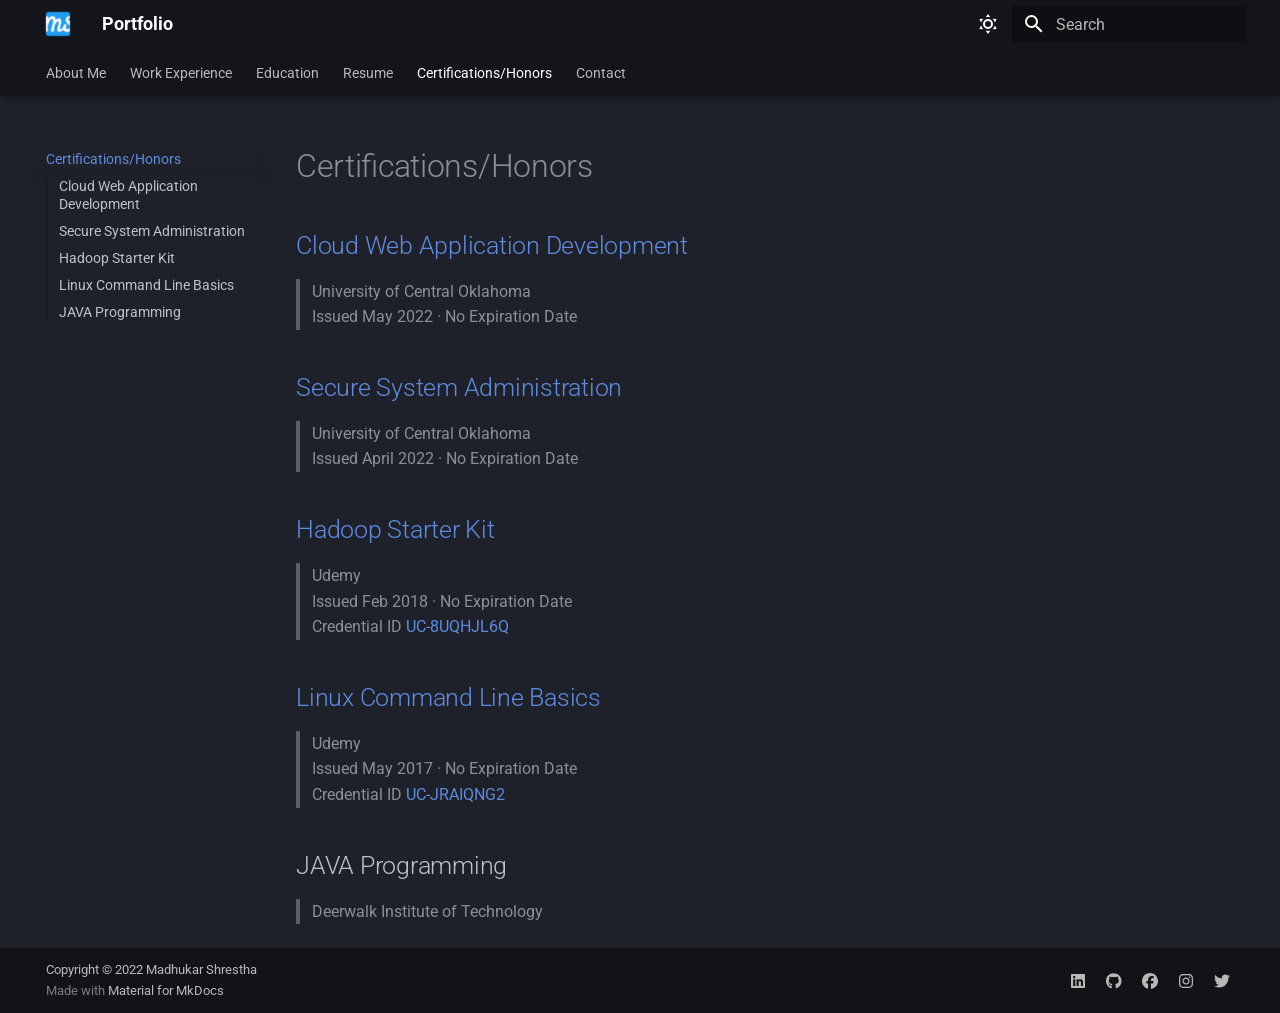
==== commit a5f84764: "Deployed 5864eba with MkDocs version: 1.5.3" ====
--- a/certification/index.html
+++ b/certification/index.html
@@ -12,8 +12,15 @@
         <meta name="author" content="Madhukar Shrestha">
       
       
+      
+        <link rel="prev" href="../cv/">
+      
+      
+        <link rel="next" href="../contact/">
+      
+      
       <link rel="icon" href="../assets/images/favicon.png">
-      <meta name="generator" content="mkdocs-1.4.1, mkdocs-material-8.5.7">
+      <meta name="generator" content="mkdocs-1.5.3, mkdocs-material-9.5.13">
     
     
       
@@ -21,15 +28,17 @@
       
     
     
-      <link rel="stylesheet" href="../assets/stylesheets/main.20d9efc8.min.css">
-      
-        
-        <link rel="stylesheet" href="../assets/stylesheets/palette.cbb835fc.min.css">
-        
-      
-      
-
-    
+      <link rel="stylesheet" href="../assets/stylesheets/main.7e359304.min.css">
+      
+        
+        <link rel="stylesheet" href="../assets/stylesheets/palette.06af60db.min.css">
+      
+      
+
+
+    
+    
+      
     
     
       
@@ -60,9 +69,6 @@
     
     <body dir="ltr" data-md-color-scheme="slate" data-md-color-primary="black" data-md-color-accent="green">
   
-    
-    
-      <script>var palette=__md_get("__palette");if(palette&&"object"==typeof palette.color)for(var key of Object.keys(palette.color))document.body.setAttribute("data-md-color-"+key,palette.color[key])</script>
     
     <input class="md-toggle" data-md-toggle="drawer" type="checkbox" id="__drawer" autocomplete="off">
     <input class="md-toggle" data-md-toggle="search" type="checkbox" id="__search" autocomplete="off">
@@ -84,7 +90,7 @@
 
   
 
-<header class="md-header md-header--lifted" data-md-component="header">
+<header class="md-header md-header--shadow md-header--lifted" data-md-component="header">
   <nav class="md-header__inner md-grid" aria-label="Header">
     <a href=".." title="Portfolio" class="md-header__button md-logo" aria-label="Portfolio" data-md-component="logo">
       
@@ -92,6 +98,7 @@
 
     </a>
     <label class="md-header__button md-icon" for="__drawer">
+      
       <svg xmlns="http://www.w3.org/2000/svg" viewBox="0 0 24 24"><path d="M3 6h18v2H3V6m0 5h18v2H3v-2m0 5h18v2H3v-2Z"/></svg>
     </label>
     <div class="md-header__title" data-md-component="header-title">
@@ -111,31 +118,39 @@
       </div>
     </div>
     
-      <form class="md-header__option" data-md-component="palette">
-        
-          
-          
-          <input class="md-option" data-md-color-media="" data-md-color-scheme="slate" data-md-color-primary="black" data-md-color-accent="green"  aria-label="Switch to light mode"  type="radio" name="__palette" id="__palette_1">
-          
-            <label class="md-header__button md-icon" title="Switch to light mode" for="__palette_2" hidden>
-              <svg xmlns="http://www.w3.org/2000/svg" viewBox="0 0 24 24"><path d="M12 7a5 5 0 0 1 5 5 5 5 0 0 1-5 5 5 5 0 0 1-5-5 5 5 0 0 1 5-5m0 2a3 3 0 0 0-3 3 3 3 0 0 0 3 3 3 3 0 0 0 3-3 3 3 0 0 0-3-3m0-7 2.39 3.42C13.65 5.15 12.84 5 12 5c-.84 0-1.65.15-2.39.42L12 2M3.34 7l4.16-.35A7.2 7.2 0 0 0 5.94 8.5c-.44.74-.69 1.5-.83 2.29L3.34 7m.02 10 1.76-3.77a7.131 7.131 0 0 0 2.38 4.14L3.36 17M20.65 7l-1.77 3.79a7.023 7.023 0 0 0-2.38-4.15l4.15.36m-.01 10-4.14.36c.59-.51 1.12-1.14 1.54-1.86.42-.73.69-1.5.83-2.29L20.64 17M12 22l-2.41-3.44c.74.27 1.55.44 2.41.44.82 0 1.63-.17 2.37-.44L12 22Z"/></svg>
-            </label>
-          
-        
-          
-          
-          <input class="md-option" data-md-color-media="" data-md-color-scheme="default" data-md-color-primary="white" data-md-color-accent="green"  aria-label="Switch to dark mode"  type="radio" name="__palette" id="__palette_2">
-          
-            <label class="md-header__button md-icon" title="Switch to dark mode" for="__palette_1" hidden>
-              <svg xmlns="http://www.w3.org/2000/svg" viewBox="0 0 24 24"><path d="m17.75 4.09-2.53 1.94.91 3.06-2.63-1.81-2.63 1.81.91-3.06-2.53-1.94L12.44 4l1.06-3 1.06 3 3.19.09m3.5 6.91-1.64 1.25.59 1.98-1.7-1.17-1.7 1.17.59-1.98L15.75 11l2.06-.05L18.5 9l.69 1.95 2.06.05m-2.28 4.95c.83-.08 1.72 1.1 1.19 1.85-.32.45-.66.87-1.08 1.27C15.17 23 8.84 23 4.94 19.07c-3.91-3.9-3.91-10.24 0-14.14.4-.4.82-.76 1.27-1.08.75-.53 1.93.36 1.85 1.19-.27 2.86.69 5.83 2.89 8.02a9.96 9.96 0 0 0 8.02 2.89m-1.64 2.02a12.08 12.08 0 0 1-7.8-3.47c-2.17-2.19-3.33-5-3.49-7.82-2.81 3.14-2.7 7.96.31 10.98 3.02 3.01 7.84 3.12 10.98.31Z"/></svg>
-            </label>
-          
-        
-      </form>
+      
+        <form class="md-header__option" data-md-component="palette">
+  
+    
+    
+    
+    <input class="md-option" data-md-color-media="" data-md-color-scheme="slate" data-md-color-primary="black" data-md-color-accent="green"  aria-label="Switch to light mode"  type="radio" name="__palette" id="__palette_0">
+    
+      <label class="md-header__button md-icon" title="Switch to light mode" for="__palette_1" hidden>
+        <svg xmlns="http://www.w3.org/2000/svg" viewBox="0 0 24 24"><path d="M12 7a5 5 0 0 1 5 5 5 5 0 0 1-5 5 5 5 0 0 1-5-5 5 5 0 0 1 5-5m0 2a3 3 0 0 0-3 3 3 3 0 0 0 3 3 3 3 0 0 0 3-3 3 3 0 0 0-3-3m0-7 2.39 3.42C13.65 5.15 12.84 5 12 5c-.84 0-1.65.15-2.39.42L12 2M3.34 7l4.16-.35A7.2 7.2 0 0 0 5.94 8.5c-.44.74-.69 1.5-.83 2.29L3.34 7m.02 10 1.76-3.77a7.131 7.131 0 0 0 2.38 4.14L3.36 17M20.65 7l-1.77 3.79a7.023 7.023 0 0 0-2.38-4.15l4.15.36m-.01 10-4.14.36c.59-.51 1.12-1.14 1.54-1.86.42-.73.69-1.5.83-2.29L20.64 17M12 22l-2.41-3.44c.74.27 1.55.44 2.41.44.82 0 1.63-.17 2.37-.44L12 22Z"/></svg>
+      </label>
+    
+  
+    
+    
+    
+    <input class="md-option" data-md-color-media="" data-md-color-scheme="default" data-md-color-primary="white" data-md-color-accent="green"  aria-label="Switch to dark mode"  type="radio" name="__palette" id="__palette_1">
+    
+      <label class="md-header__button md-icon" title="Switch to dark mode" for="__palette_0" hidden>
+        <svg xmlns="http://www.w3.org/2000/svg" viewBox="0 0 24 24"><path d="m17.75 4.09-2.53 1.94.91 3.06-2.63-1.81-2.63 1.81.91-3.06-2.53-1.94L12.44 4l1.06-3 1.06 3 3.19.09m3.5 6.91-1.64 1.25.59 1.98-1.7-1.17-1.7 1.17.59-1.98L15.75 11l2.06-.05L18.5 9l.69 1.95 2.06.05m-2.28 4.95c.83-.08 1.72 1.1 1.19 1.85-.32.45-.66.87-1.08 1.27C15.17 23 8.84 23 4.94 19.07c-3.91-3.9-3.91-10.24 0-14.14.4-.4.82-.76 1.27-1.08.75-.53 1.93.36 1.85 1.19-.27 2.86.69 5.83 2.89 8.02a9.96 9.96 0 0 0 8.02 2.89m-1.64 2.02a12.08 12.08 0 0 1-7.8-3.47c-2.17-2.19-3.33-5-3.49-7.82-2.81 3.14-2.7 7.96.31 10.98 3.02 3.01 7.84 3.12 10.98.31Z"/></svg>
+      </label>
+    
+  
+</form>
+      
+    
+    
+      <script>var media,input,key,value,palette=__md_get("__palette");if(palette&&palette.color){"(prefers-color-scheme)"===palette.color.media&&(media=matchMedia("(prefers-color-scheme: light)"),input=document.querySelector(media.matches?"[data-md-color-media='(prefers-color-scheme: light)']":"[data-md-color-media='(prefers-color-scheme: dark)']"),palette.color.media=input.getAttribute("data-md-color-media"),palette.color.scheme=input.getAttribute("data-md-color-scheme"),palette.color.primary=input.getAttribute("data-md-color-primary"),palette.color.accent=input.getAttribute("data-md-color-accent"));for([key,value]of Object.entries(palette.color))document.body.setAttribute("data-md-color-"+key,value)}</script>
     
     
     
       <label class="md-header__button md-icon" for="__search">
+        
         <svg xmlns="http://www.w3.org/2000/svg" viewBox="0 0 24 24"><path d="M9.5 3A6.5 6.5 0 0 1 16 9.5c0 1.61-.59 3.09-1.56 4.23l.27.27h.79l5 5-1.5 1.5-5-5v-.79l-.27-.27A6.516 6.516 0 0 1 9.5 16 6.5 6.5 0 0 1 3 9.5 6.5 6.5 0 0 1 9.5 3m0 2C7 5 5 7 5 9.5S7 14 9.5 14 14 12 14 9.5 12 5 9.5 5Z"/></svg>
       </label>
       <div class="md-search" data-md-component="search" role="dialog">
@@ -144,12 +159,15 @@
     <form class="md-search__form" name="search">
       <input type="text" class="md-search__input" name="query" aria-label="Search" placeholder="Search" autocapitalize="off" autocorrect="off" autocomplete="off" spellcheck="false" data-md-component="search-query" required>
       <label class="md-search__icon md-icon" for="__search">
+        
         <svg xmlns="http://www.w3.org/2000/svg" viewBox="0 0 24 24"><path d="M9.5 3A6.5 6.5 0 0 1 16 9.5c0 1.61-.59 3.09-1.56 4.23l.27.27h.79l5 5-1.5 1.5-5-5v-.79l-.27-.27A6.516 6.516 0 0 1 9.5 16 6.5 6.5 0 0 1 3 9.5 6.5 6.5 0 0 1 9.5 3m0 2C7 5 5 7 5 9.5S7 14 9.5 14 14 12 14 9.5 12 5 9.5 5Z"/></svg>
+        
         <svg xmlns="http://www.w3.org/2000/svg" viewBox="0 0 24 24"><path d="M20 11v2H8l5.5 5.5-1.42 1.42L4.16 12l7.92-7.92L13.5 5.5 8 11h12Z"/></svg>
       </label>
       <nav class="md-search__options" aria-label="Search">
         
         <button type="reset" class="md-search__icon md-icon" title="Clear" aria-label="Clear" tabindex="-1">
+          
           <svg xmlns="http://www.w3.org/2000/svg" viewBox="0 0 24 24"><path d="M19 6.41 17.59 5 12 10.59 6.41 5 5 6.41 10.59 12 5 17.59 6.41 19 12 13.41 17.59 19 19 17.59 13.41 12 19 6.41Z"/></svg>
         </button>
       </nav>
@@ -161,7 +179,7 @@
           <div class="md-search-result__meta">
             Initializing search
           </div>
-          <ol class="md-search-result__list"></ol>
+          <ol class="md-search-result__list" role="presentation"></ol>
         </div>
       </div>
     </div>
@@ -174,81 +192,111 @@
     
       
 <nav class="md-tabs" aria-label="Tabs" data-md-component="tabs">
-  <div class="md-tabs__inner md-grid">
+  <div class="md-grid">
     <ul class="md-tabs__list">
       
         
   
   
-
-
-  <li class="md-tabs__item">
-    <a href=".." class="md-tabs__link">
-      About Me
-    </a>
-  </li>
-
-      
-        
-  
-  
-
-
-  <li class="md-tabs__item">
-    <a href="../work_exp/" class="md-tabs__link">
-      Work Experience
-    </a>
-  </li>
-
-      
-        
-  
-  
-
-
-  <li class="md-tabs__item">
-    <a href="../edu_details/" class="md-tabs__link">
-      Education
-    </a>
-  </li>
-
-      
-        
-  
-  
-
-
-  <li class="md-tabs__item">
-    <a href="../cv/" class="md-tabs__link">
-      Resume
-    </a>
-  </li>
-
-      
-        
-  
-  
-    
-  
-
-
-  <li class="md-tabs__item">
-    <a href="./" class="md-tabs__link md-tabs__link--active">
-      Certifications/Honors
-    </a>
-  </li>
-
-      
-        
-  
-  
-
-
-  <li class="md-tabs__item">
-    <a href="../contact/" class="md-tabs__link">
-      Contact
-    </a>
-  </li>
+  
+    <li class="md-tabs__item">
+      <a href=".." class="md-tabs__link">
+        
+  
+    
+  
+  About Me
+
+      </a>
+    </li>
+  
+
+      
+        
+  
+  
+  
+    <li class="md-tabs__item">
+      <a href="../work_exp/" class="md-tabs__link">
+        
+  
+    
+  
+  Work Experience
+
+      </a>
+    </li>
+  
+
+      
+        
+  
+  
+  
+    <li class="md-tabs__item">
+      <a href="../edu_details/" class="md-tabs__link">
+        
+  
+    
+  
+  Education
+
+      </a>
+    </li>
+  
+
+      
+        
+  
+  
+  
+    <li class="md-tabs__item">
+      <a href="../cv/" class="md-tabs__link">
+        
+  
+    
+  
+  Resume
+
+      </a>
+    </li>
+  
+
+      
+        
+  
+  
+    
+  
+  
+    <li class="md-tabs__item md-tabs__item--active">
+      <a href="./" class="md-tabs__link">
+        
+  
+    
+  
+  Certifications/Honors
+
+      </a>
+    </li>
+  
+
+      
+        
+  
+  
+  
+    <li class="md-tabs__item">
+      <a href="../contact/" class="md-tabs__link">
+        
+  
+    
+  
+  Contact
+
+      </a>
+    </li>
+  
 
       
     </ul>
@@ -273,6 +321,7 @@
                   <div class="md-sidebar__inner">
                     
 
+
   
 
 
@@ -292,86 +341,117 @@
     
       
       
-      
-
+  
   
   
   
     <li class="md-nav__item">
       <a href=".." class="md-nav__link">
-        About Me
-      </a>
-    </li>
-  
-
-    
-      
-      
-      
-
+        
+  
+  <span class="md-ellipsis">
+    About Me
+  </span>
+  
+
+      </a>
+    </li>
+  
+
+    
+      
+      
+  
   
   
   
     <li class="md-nav__item">
       <a href="../work_exp/" class="md-nav__link">
-        Work Experience
-      </a>
-    </li>
-  
-
-    
-      
-      
-      
-
+        
+  
+  <span class="md-ellipsis">
+    Work Experience
+  </span>
+  
+
+      </a>
+    </li>
+  
+
+    
+      
+      
+  
   
   
   
     <li class="md-nav__item">
       <a href="../edu_details/" class="md-nav__link">
-        Education
-      </a>
-    </li>
-  
-
-    
-      
-      
-      
-
+        
+  
+  <span class="md-ellipsis">
+    Education
+  </span>
+  
+
+      </a>
+    </li>
+  
+
+    
+      
+      
+  
   
   
   
     <li class="md-nav__item">
       <a href="../cv/" class="md-nav__link">
-        Resume
-      </a>
-    </li>
-  
-
-    
-      
-      
-      
-
-  
-  
-    
+        
+  
+  <span class="md-ellipsis">
+    Resume
+  </span>
+  
+
+      </a>
+    </li>
+  
+
+    
+      
+      
+  
+  
+    
+  
   
   
     <li class="md-nav__item md-nav__item--active">
       
-      <input class="md-nav__toggle md-toggle" data-md-toggle="toc" type="checkbox" id="__toc">
+      <input class="md-nav__toggle md-toggle" type="checkbox" id="__toc">
       
       
       
         <label class="md-nav__link md-nav__link--active" for="__toc">
-          Certifications/Honors
+          
+  
+  <span class="md-ellipsis">
+    Certifications/Honors
+  </span>
+  
+
           <span class="md-nav__icon md-icon"></span>
         </label>
       
       <a href="./" class="md-nav__link md-nav__link--active">
-        Certifications/Honors
+        
+  
+  <span class="md-ellipsis">
+    Certifications/Honors
+  </span>
+  
+
       </a>
       
         
@@ -389,35 +469,45 @@
       
         <li class="md-nav__item">
   <a href="#cloud-web-application-development" class="md-nav__link">
-    Cloud Web Application Development
+    <span class="md-ellipsis">
+      Cloud Web Application Development
+    </span>
   </a>
   
 </li>
       
         <li class="md-nav__item">
   <a href="#secure-system-administration" class="md-nav__link">
-    Secure System Administration
+    <span class="md-ellipsis">
+      Secure System Administration
+    </span>
   </a>
   
 </li>
       
         <li class="md-nav__item">
   <a href="#hadoop-starter-kit" class="md-nav__link">
-    Hadoop Starter Kit
+    <span class="md-ellipsis">
+      Hadoop Starter Kit
+    </span>
   </a>
   
 </li>
       
         <li class="md-nav__item">
   <a href="#linux-command-line-basics" class="md-nav__link">
-    Linux Command Line Basics
+    <span class="md-ellipsis">
+      Linux Command Line Basics
+    </span>
   </a>
   
 </li>
       
         <li class="md-nav__item">
   <a href="#java-programming" class="md-nav__link">
-    JAVA Programming
+    <span class="md-ellipsis">
+      JAVA Programming
+    </span>
   </a>
   
 </li>
@@ -432,14 +522,19 @@
     
       
       
-      
-
+  
   
   
   
     <li class="md-nav__item">
       <a href="../contact/" class="md-nav__link">
-        Contact
+        
+  
+  <span class="md-ellipsis">
+    Contact
+  </span>
+  
+
       </a>
     </li>
   
@@ -493,57 +588,30 @@
 
 
 
+
+
+
+
+
+
+
                 
               </article>
             </div>
           
           
+<script>var target=document.getElementById(location.hash.slice(1));target&&target.name&&(target.checked=target.name.startsWith("__tabbed_"))</script>
         </div>
         
-          <a href="#" class="md-top md-icon" data-md-component="top" hidden>
-            <svg xmlns="http://www.w3.org/2000/svg" viewBox="0 0 24 24"><path d="M13 20h-2V8l-5.5 5.5-1.42-1.42L12 4.16l7.92 7.92-1.42 1.42L13 8v12Z"/></svg>
-            Back to top
-          </a>
+          <button type="button" class="md-top md-icon" data-md-component="top" hidden>
+  
+  <svg xmlns="http://www.w3.org/2000/svg" viewBox="0 0 24 24"><path d="M13 20h-2V8l-5.5 5.5-1.42-1.42L12 4.16l7.92 7.92-1.42 1.42L13 8v12Z"/></svg>
+  Back to top
+</button>
         
       </main>
       
         <footer class="md-footer">
-  
-    
-    <nav class="md-footer__inner md-grid" aria-label="Footer" >
-      
-        
-        <a href="../cv/" class="md-footer__link md-footer__link--prev" aria-label="Previous: Resume" rel="prev">
-          <div class="md-footer__button md-icon">
-            <svg xmlns="http://www.w3.org/2000/svg" viewBox="0 0 24 24"><path d="M20 11v2H8l5.5 5.5-1.42 1.42L4.16 12l7.92-7.92L13.5 5.5 8 11h12Z"/></svg>
-          </div>
-          <div class="md-footer__title">
-            <div class="md-ellipsis">
-              <span class="md-footer__direction">
-                Previous
-              </span>
-              Resume
-            </div>
-          </div>
-        </a>
-      
-      
-        
-        <a href="../contact/" class="md-footer__link md-footer__link--next" aria-label="Next: Contact" rel="next">
-          <div class="md-footer__title">
-            <div class="md-ellipsis">
-              <span class="md-footer__direction">
-                Next
-              </span>
-              Contact
-            </div>
-          </div>
-          <div class="md-footer__button md-icon">
-            <svg xmlns="http://www.w3.org/2000/svg" viewBox="0 0 24 24"><path d="M4 11v2h12l-5.5 5.5 1.42 1.42L19.84 12l-7.92-7.92L10.5 5.5 16 11H4Z"/></svg>
-          </div>
-        </a>
-      
-    </nav>
   
   <div class="md-footer-meta md-typeset">
     <div class="md-footer-meta__inner md-grid">
@@ -565,44 +633,54 @@
   
     
     
+    
+    
       
       
     
     <a href="https://www.linkedin.com/in/sthamadhukar/" target="_blank" rel="noopener" title="www.linkedin.com" class="md-social__link">
-      <svg xmlns="http://www.w3.org/2000/svg" viewBox="0 0 448 512"><!--! Font Awesome Free 6.2.0 by @fontawesome - https://fontawesome.com License - https://fontawesome.com/license/free (Icons: CC BY 4.0, Fonts: SIL OFL 1.1, Code: MIT License) Copyright 2022 Fonticons, Inc.--><path d="M416 32H31.9C14.3 32 0 46.5 0 64.3v383.4C0 465.5 14.3 480 31.9 480H416c17.6 0 32-14.5 32-32.3V64.3c0-17.8-14.4-32.3-32-32.3zM135.4 416H69V202.2h66.5V416zm-33.2-243c-21.3 0-38.5-17.3-38.5-38.5S80.9 96 102.2 96c21.2 0 38.5 17.3 38.5 38.5 0 21.3-17.2 38.5-38.5 38.5zm282.1 243h-66.4V312c0-24.8-.5-56.7-34.5-56.7-34.6 0-39.9 27-39.9 54.9V416h-66.4V202.2h63.7v29.2h.9c8.9-16.8 30.6-34.5 62.9-34.5 67.2 0 79.7 44.3 79.7 101.9V416z"/></svg>
+      <svg xmlns="http://www.w3.org/2000/svg" viewBox="0 0 448 512"><!--! Font Awesome Free 6.5.1 by @fontawesome - https://fontawesome.com License - https://fontawesome.com/license/free (Icons: CC BY 4.0, Fonts: SIL OFL 1.1, Code: MIT License) Copyright 2023 Fonticons, Inc.--><path d="M416 32H31.9C14.3 32 0 46.5 0 64.3v383.4C0 465.5 14.3 480 31.9 480H416c17.6 0 32-14.5 32-32.3V64.3c0-17.8-14.4-32.3-32-32.3zM135.4 416H69V202.2h66.5V416zm-33.2-243c-21.3 0-38.5-17.3-38.5-38.5S80.9 96 102.2 96c21.2 0 38.5 17.3 38.5 38.5 0 21.3-17.2 38.5-38.5 38.5zm282.1 243h-66.4V312c0-24.8-.5-56.7-34.5-56.7-34.6 0-39.9 27-39.9 54.9V416h-66.4V202.2h63.7v29.2h.9c8.9-16.8 30.6-34.5 62.9-34.5 67.2 0 79.7 44.3 79.7 101.9V416z"/></svg>
     </a>
   
     
     
+    
+    
       
       
     
     <a href="https://github.com/sthamadhukar" target="_blank" rel="noopener" title="github.com" class="md-social__link">
-      <svg xmlns="http://www.w3.org/2000/svg" viewBox="0 0 496 512"><!--! Font Awesome Free 6.2.0 by @fontawesome - https://fontawesome.com License - https://fontawesome.com/license/free (Icons: CC BY 4.0, Fonts: SIL OFL 1.1, Code: MIT License) Copyright 2022 Fonticons, Inc.--><path d="M165.9 397.4c0 2-2.3 3.6-5.2 3.6-3.3.3-5.6-1.3-5.6-3.6 0-2 2.3-3.6 5.2-3.6 3-.3 5.6 1.3 5.6 3.6zm-31.1-4.5c-.7 2 1.3 4.3 4.3 4.9 2.6 1 5.6 0 6.2-2s-1.3-4.3-4.3-5.2c-2.6-.7-5.5.3-6.2 2.3zm44.2-1.7c-2.9.7-4.9 2.6-4.6 4.9.3 2 2.9 3.3 5.9 2.6 2.9-.7 4.9-2.6 4.6-4.6-.3-1.9-3-3.2-5.9-2.9zM244.8 8C106.1 8 0 113.3 0 252c0 110.9 69.8 205.8 169.5 239.2 12.8 2.3 17.3-5.6 17.3-12.1 0-6.2-.3-40.4-.3-61.4 0 0-70 15-84.7-29.8 0 0-11.4-29.1-27.8-36.6 0 0-22.9-15.7 1.6-15.4 0 0 24.9 2 38.6 25.8 21.9 38.6 58.6 27.5 72.9 20.9 2.3-16 8.8-27.1 16-33.7-55.9-6.2-112.3-14.3-112.3-110.5 0-27.5 7.6-41.3 23.6-58.9-2.6-6.5-11.1-33.3 2.6-67.9 20.9-6.5 69 27 69 27 20-5.6 41.5-8.5 62.8-8.5s42.8 2.9 62.8 8.5c0 0 48.1-33.6 69-27 13.7 34.7 5.2 61.4 2.6 67.9 16 17.7 25.8 31.5 25.8 58.9 0 96.5-58.9 104.2-114.8 110.5 9.2 7.9 17 22.9 17 46.4 0 33.7-.3 75.4-.3 83.6 0 6.5 4.6 14.4 17.3 12.1C428.2 457.8 496 362.9 496 252 496 113.3 383.5 8 244.8 8zM97.2 352.9c-1.3 1-1 3.3.7 5.2 1.6 1.6 3.9 2.3 5.2 1 1.3-1 1-3.3-.7-5.2-1.6-1.6-3.9-2.3-5.2-1zm-10.8-8.1c-.7 1.3.3 2.9 2.3 3.9 1.6 1 3.6.7 4.3-.7.7-1.3-.3-2.9-2.3-3.9-2-.6-3.6-.3-4.3.7zm32.4 35.6c-1.6 1.3-1 4.3 1.3 6.2 2.3 2.3 5.2 2.6 6.5 1 1.3-1.3.7-4.3-1.3-6.2-2.2-2.3-5.2-2.6-6.5-1zm-11.4-14.7c-1.6 1-1.6 3.6 0 5.9 1.6 2.3 4.3 3.3 5.6 2.3 1.6-1.3 1.6-3.9 0-6.2-1.4-2.3-4-3.3-5.6-2z"/></svg>
+      <svg xmlns="http://www.w3.org/2000/svg" viewBox="0 0 496 512"><!--! Font Awesome Free 6.5.1 by @fontawesome - https://fontawesome.com License - https://fontawesome.com/license/free (Icons: CC BY 4.0, Fonts: SIL OFL 1.1, Code: MIT License) Copyright 2023 Fonticons, Inc.--><path d="M165.9 397.4c0 2-2.3 3.6-5.2 3.6-3.3.3-5.6-1.3-5.6-3.6 0-2 2.3-3.6 5.2-3.6 3-.3 5.6 1.3 5.6 3.6zm-31.1-4.5c-.7 2 1.3 4.3 4.3 4.9 2.6 1 5.6 0 6.2-2s-1.3-4.3-4.3-5.2c-2.6-.7-5.5.3-6.2 2.3zm44.2-1.7c-2.9.7-4.9 2.6-4.6 4.9.3 2 2.9 3.3 5.9 2.6 2.9-.7 4.9-2.6 4.6-4.6-.3-1.9-3-3.2-5.9-2.9zM244.8 8C106.1 8 0 113.3 0 252c0 110.9 69.8 205.8 169.5 239.2 12.8 2.3 17.3-5.6 17.3-12.1 0-6.2-.3-40.4-.3-61.4 0 0-70 15-84.7-29.8 0 0-11.4-29.1-27.8-36.6 0 0-22.9-15.7 1.6-15.4 0 0 24.9 2 38.6 25.8 21.9 38.6 58.6 27.5 72.9 20.9 2.3-16 8.8-27.1 16-33.7-55.9-6.2-112.3-14.3-112.3-110.5 0-27.5 7.6-41.3 23.6-58.9-2.6-6.5-11.1-33.3 2.6-67.9 20.9-6.5 69 27 69 27 20-5.6 41.5-8.5 62.8-8.5s42.8 2.9 62.8 8.5c0 0 48.1-33.6 69-27 13.7 34.7 5.2 61.4 2.6 67.9 16 17.7 25.8 31.5 25.8 58.9 0 96.5-58.9 104.2-114.8 110.5 9.2 7.9 17 22.9 17 46.4 0 33.7-.3 75.4-.3 83.6 0 6.5 4.6 14.4 17.3 12.1C428.2 457.8 496 362.9 496 252 496 113.3 383.5 8 244.8 8zM97.2 352.9c-1.3 1-1 3.3.7 5.2 1.6 1.6 3.9 2.3 5.2 1 1.3-1 1-3.3-.7-5.2-1.6-1.6-3.9-2.3-5.2-1zm-10.8-8.1c-.7 1.3.3 2.9 2.3 3.9 1.6 1 3.6.7 4.3-.7.7-1.3-.3-2.9-2.3-3.9-2-.6-3.6-.3-4.3.7zm32.4 35.6c-1.6 1.3-1 4.3 1.3 6.2 2.3 2.3 5.2 2.6 6.5 1 1.3-1.3.7-4.3-1.3-6.2-2.2-2.3-5.2-2.6-6.5-1zm-11.4-14.7c-1.6 1-1.6 3.6 0 5.9 1.6 2.3 4.3 3.3 5.6 2.3 1.6-1.3 1.6-3.9 0-6.2-1.4-2.3-4-3.3-5.6-2z"/></svg>
     </a>
   
     
     
+    
+    
       
       
     
     <a href="https://www.facebook.com/sthamadboy/" target="_blank" rel="noopener" title="www.facebook.com" class="md-social__link">
-      <svg xmlns="http://www.w3.org/2000/svg" viewBox="0 0 512 512"><!--! Font Awesome Free 6.2.0 by @fontawesome - https://fontawesome.com License - https://fontawesome.com/license/free (Icons: CC BY 4.0, Fonts: SIL OFL 1.1, Code: MIT License) Copyright 2022 Fonticons, Inc.--><path d="M504 256C504 119 393 8 256 8S8 119 8 256c0 123.78 90.69 226.38 209.25 245V327.69h-63V256h63v-54.64c0-62.15 37-96.48 93.67-96.48 27.14 0 55.52 4.84 55.52 4.84v61h-31.28c-30.8 0-40.41 19.12-40.41 38.73V256h68.78l-11 71.69h-57.78V501C413.31 482.38 504 379.78 504 256z"/></svg>
+      <svg xmlns="http://www.w3.org/2000/svg" viewBox="0 0 512 512"><!--! Font Awesome Free 6.5.1 by @fontawesome - https://fontawesome.com License - https://fontawesome.com/license/free (Icons: CC BY 4.0, Fonts: SIL OFL 1.1, Code: MIT License) Copyright 2023 Fonticons, Inc.--><path d="M512 256C512 114.6 397.4 0 256 0S0 114.6 0 256c0 120 82.7 220.8 194.2 248.5V334.2h-52.8V256h52.8v-33.7c0-87.1 39.4-127.5 125-127.5 16.2 0 44.2 3.2 55.7 6.4V172c-6-.6-16.5-1-29.6-1-42 0-58.2 15.9-58.2 57.2V256h83.6l-14.4 78.2H287v175.9C413.8 494.8 512 386.9 512 256z"/></svg>
     </a>
   
     
     
+    
+    
       
       
     
     <a href="https://www.instagram.com/sthamadhukar/" target="_blank" rel="noopener" title="www.instagram.com" class="md-social__link">
-      <svg xmlns="http://www.w3.org/2000/svg" viewBox="0 0 448 512"><!--! Font Awesome Free 6.2.0 by @fontawesome - https://fontawesome.com License - https://fontawesome.com/license/free (Icons: CC BY 4.0, Fonts: SIL OFL 1.1, Code: MIT License) Copyright 2022 Fonticons, Inc.--><path d="M224.1 141c-63.6 0-114.9 51.3-114.9 114.9s51.3 114.9 114.9 114.9S339 319.5 339 255.9 287.7 141 224.1 141zm0 189.6c-41.1 0-74.7-33.5-74.7-74.7s33.5-74.7 74.7-74.7 74.7 33.5 74.7 74.7-33.6 74.7-74.7 74.7zm146.4-194.3c0 14.9-12 26.8-26.8 26.8-14.9 0-26.8-12-26.8-26.8s12-26.8 26.8-26.8 26.8 12 26.8 26.8zm76.1 27.2c-1.7-35.9-9.9-67.7-36.2-93.9-26.2-26.2-58-34.4-93.9-36.2-37-2.1-147.9-2.1-184.9 0-35.8 1.7-67.6 9.9-93.9 36.1s-34.4 58-36.2 93.9c-2.1 37-2.1 147.9 0 184.9 1.7 35.9 9.9 67.7 36.2 93.9s58 34.4 93.9 36.2c37 2.1 147.9 2.1 184.9 0 35.9-1.7 67.7-9.9 93.9-36.2 26.2-26.2 34.4-58 36.2-93.9 2.1-37 2.1-147.8 0-184.8zM398.8 388c-7.8 19.6-22.9 34.7-42.6 42.6-29.5 11.7-99.5 9-132.1 9s-102.7 2.6-132.1-9c-19.6-7.8-34.7-22.9-42.6-42.6-11.7-29.5-9-99.5-9-132.1s-2.6-102.7 9-132.1c7.8-19.6 22.9-34.7 42.6-42.6 29.5-11.7 99.5-9 132.1-9s102.7-2.6 132.1 9c19.6 7.8 34.7 22.9 42.6 42.6 11.7 29.5 9 99.5 9 132.1s2.7 102.7-9 132.1z"/></svg>
+      <svg xmlns="http://www.w3.org/2000/svg" viewBox="0 0 448 512"><!--! Font Awesome Free 6.5.1 by @fontawesome - https://fontawesome.com License - https://fontawesome.com/license/free (Icons: CC BY 4.0, Fonts: SIL OFL 1.1, Code: MIT License) Copyright 2023 Fonticons, Inc.--><path d="M224.1 141c-63.6 0-114.9 51.3-114.9 114.9s51.3 114.9 114.9 114.9S339 319.5 339 255.9 287.7 141 224.1 141zm0 189.6c-41.1 0-74.7-33.5-74.7-74.7s33.5-74.7 74.7-74.7 74.7 33.5 74.7 74.7-33.6 74.7-74.7 74.7zm146.4-194.3c0 14.9-12 26.8-26.8 26.8-14.9 0-26.8-12-26.8-26.8s12-26.8 26.8-26.8 26.8 12 26.8 26.8zm76.1 27.2c-1.7-35.9-9.9-67.7-36.2-93.9-26.2-26.2-58-34.4-93.9-36.2-37-2.1-147.9-2.1-184.9 0-35.8 1.7-67.6 9.9-93.9 36.1s-34.4 58-36.2 93.9c-2.1 37-2.1 147.9 0 184.9 1.7 35.9 9.9 67.7 36.2 93.9s58 34.4 93.9 36.2c37 2.1 147.9 2.1 184.9 0 35.9-1.7 67.7-9.9 93.9-36.2 26.2-26.2 34.4-58 36.2-93.9 2.1-37 2.1-147.8 0-184.8zM398.8 388c-7.8 19.6-22.9 34.7-42.6 42.6-29.5 11.7-99.5 9-132.1 9s-102.7 2.6-132.1-9c-19.6-7.8-34.7-22.9-42.6-42.6-11.7-29.5-9-99.5-9-132.1s-2.6-102.7 9-132.1c7.8-19.6 22.9-34.7 42.6-42.6 29.5-11.7 99.5-9 132.1-9s102.7-2.6 132.1 9c19.6 7.8 34.7 22.9 42.6 42.6 11.7 29.5 9 99.5 9 132.1s2.7 102.7-9 132.1z"/></svg>
     </a>
   
     
     
+    
+    
     <a href="#" target="_blank" rel="noopener" title="" class="md-social__link">
-      <svg xmlns="http://www.w3.org/2000/svg" viewBox="0 0 512 512"><!--! Font Awesome Free 6.2.0 by @fontawesome - https://fontawesome.com License - https://fontawesome.com/license/free (Icons: CC BY 4.0, Fonts: SIL OFL 1.1, Code: MIT License) Copyright 2022 Fonticons, Inc.--><path d="M459.37 151.716c.325 4.548.325 9.097.325 13.645 0 138.72-105.583 298.558-298.558 298.558-59.452 0-114.68-17.219-161.137-47.106 8.447.974 16.568 1.299 25.34 1.299 49.055 0 94.213-16.568 130.274-44.832-46.132-.975-84.792-31.188-98.112-72.772 6.498.974 12.995 1.624 19.818 1.624 9.421 0 18.843-1.3 27.614-3.573-48.081-9.747-84.143-51.98-84.143-102.985v-1.299c13.969 7.797 30.214 12.67 47.431 13.319-28.264-18.843-46.781-51.005-46.781-87.391 0-19.492 5.197-37.36 14.294-52.954 51.655 63.675 129.3 105.258 216.365 109.807-1.624-7.797-2.599-15.918-2.599-24.04 0-57.828 46.782-104.934 104.934-104.934 30.213 0 57.502 12.67 76.67 33.137 23.715-4.548 46.456-13.32 66.599-25.34-7.798 24.366-24.366 44.833-46.132 57.827 21.117-2.273 41.584-8.122 60.426-16.243-14.292 20.791-32.161 39.308-52.628 54.253z"/></svg>
+      <svg xmlns="http://www.w3.org/2000/svg" viewBox="0 0 512 512"><!--! Font Awesome Free 6.5.1 by @fontawesome - https://fontawesome.com License - https://fontawesome.com/license/free (Icons: CC BY 4.0, Fonts: SIL OFL 1.1, Code: MIT License) Copyright 2023 Fonticons, Inc.--><path d="M459.37 151.716c.325 4.548.325 9.097.325 13.645 0 138.72-105.583 298.558-298.558 298.558-59.452 0-114.68-17.219-161.137-47.106 8.447.974 16.568 1.299 25.34 1.299 49.055 0 94.213-16.568 130.274-44.832-46.132-.975-84.792-31.188-98.112-72.772 6.498.974 12.995 1.624 19.818 1.624 9.421 0 18.843-1.3 27.614-3.573-48.081-9.747-84.143-51.98-84.143-102.985v-1.299c13.969 7.797 30.214 12.67 47.431 13.319-28.264-18.843-46.781-51.005-46.781-87.391 0-19.492 5.197-37.36 14.294-52.954 51.655 63.675 129.3 105.258 216.365 109.807-1.624-7.797-2.599-15.918-2.599-24.04 0-57.828 46.782-104.934 104.934-104.934 30.213 0 57.502 12.67 76.67 33.137 23.715-4.548 46.456-13.32 66.599-25.34-7.798 24.366-24.366 44.833-46.132 57.827 21.117-2.273 41.584-8.122 60.426-16.243-14.292 20.791-32.161 39.308-52.628 54.253z"/></svg>
     </a>
   
 </div>
@@ -616,10 +694,11 @@
       <div class="md-dialog__inner md-typeset"></div>
     </div>
     
-    <script id="__config" type="application/json">{"base": "..", "features": ["navigation.top", "navigation.tabs", "navigation.tabs.sticky", "toc.integrate"], "search": "../assets/javascripts/workers/search.16e2a7d4.min.js", "translations": {"clipboard.copied": "Copied to clipboard", "clipboard.copy": "Copy to clipboard", "search.config.lang": "en", "search.config.pipeline": "trimmer, stopWordFilter", "search.config.separator": "[\\s\\-]+", "search.placeholder": "Search", "search.result.more.one": "1 more on this page", "search.result.more.other": "# more on this page", "search.result.none": "No matching documents", "search.result.one": "1 matching document", "search.result.other": "# matching documents", "search.result.placeholder": "Type to start searching", "search.result.term.missing": "Missing", "select.version.title": "Select version"}}</script>
-    
-    
-      <script src="../assets/javascripts/bundle.8492ddcf.min.js"></script>
+    
+    <script id="__config" type="application/json">{"base": "..", "features": ["navigation.top", "navigation.tabs", "navigation.tabs.sticky", "toc.integrate"], "search": "../assets/javascripts/workers/search.b8dbb3d2.min.js", "translations": {"clipboard.copied": "Copied to clipboard", "clipboard.copy": "Copy to clipboard", "search.result.more.one": "1 more on this page", "search.result.more.other": "# more on this page", "search.result.none": "No matching documents", "search.result.one": "1 matching document", "search.result.other": "# matching documents", "search.result.placeholder": "Type to start searching", "search.result.term.missing": "Missing", "select.version": "Select version"}}</script>
+    
+    
+      <script src="../assets/javascripts/bundle.c8d2eff1.min.js"></script>
       
     
   </body>
--- a/assets/stylesheets/main.7e359304.min.css
+++ b/assets/stylesheets/main.7e359304.min.css
@@ -0,0 +1 @@
+@charset "UTF-8";html{-webkit-text-size-adjust:none;-moz-text-size-adjust:none;text-size-adjust:none;box-sizing:border-box}*,:after,:before{box-sizing:inherit}@media (prefers-reduced-motion){*,:after,:before{transition:none!important}}body{margin:0}a,button,input,label{-webkit-tap-highlight-color:transparent}a{color:inherit;text-decoration:none}hr{border:0;box-sizing:initial;display:block;height:.05rem;overflow:visible;padding:0}small{font-size:80%}sub,sup{line-height:1em}img{border-style:none}table{border-collapse:initial;border-spacing:0}td,th{font-weight:400;vertical-align:top}button{background:#0000;border:0;font-family:inherit;font-size:inherit;margin:0;padding:0}input{border:0;outline:none}:root{--md-primary-fg-color:#4051b5;--md-primary-fg-color--light:#5d6cc0;--md-primary-fg-color--dark:#303fa1;--md-primary-bg-color:#fff;--md-primary-bg-color--light:#ffffffb3;--md-accent-fg-color:#526cfe;--md-accent-fg-color--transparent:#526cfe1a;--md-accent-bg-color:#fff;--md-accent-bg-color--light:#ffffffb3}[data-md-color-scheme=default]{color-scheme:light}[data-md-color-scheme=default] img[src$="#gh-dark-mode-only"],[data-md-color-scheme=default] img[src$="#only-dark"]{display:none}:root,[data-md-color-scheme=default]{--md-hue:225deg;--md-default-fg-color:#000000de;--md-default-fg-color--light:#0000008a;--md-default-fg-color--lighter:#00000052;--md-default-fg-color--lightest:#00000012;--md-default-bg-color:#fff;--md-default-bg-color--light:#ffffffb3;--md-default-bg-color--lighter:#ffffff4d;--md-default-bg-color--lightest:#ffffff1f;--md-code-fg-color:#36464e;--md-code-bg-color:#f5f5f5;--md-code-hl-color:#4287ff;--md-code-hl-color--light:#4287ff1a;--md-code-hl-number-color:#d52a2a;--md-code-hl-special-color:#db1457;--md-code-hl-function-color:#a846b9;--md-code-hl-constant-color:#6e59d9;--md-code-hl-keyword-color:#3f6ec6;--md-code-hl-string-color:#1c7d4d;--md-code-hl-name-color:var(--md-code-fg-color);--md-code-hl-operator-color:var(--md-default-fg-color--light);--md-code-hl-punctuation-color:var(--md-default-fg-color--light);--md-code-hl-comment-color:var(--md-default-fg-color--light);--md-code-hl-generic-color:var(--md-default-fg-color--light);--md-code-hl-variable-color:var(--md-default-fg-color--light);--md-typeset-color:var(--md-default-fg-color);--md-typeset-a-color:var(--md-primary-fg-color);--md-typeset-del-color:#f5503d26;--md-typeset-ins-color:#0bd57026;--md-typeset-kbd-color:#fafafa;--md-typeset-kbd-accent-color:#fff;--md-typeset-kbd-border-color:#b8b8b8;--md-typeset-mark-color:#ffff0080;--md-typeset-table-color:#0000001f;--md-typeset-table-color--light:rgba(0,0,0,.035);--md-admonition-fg-color:var(--md-default-fg-color);--md-admonition-bg-color:var(--md-default-bg-color);--md-warning-fg-color:#000000de;--md-warning-bg-color:#ff9;--md-footer-fg-color:#fff;--md-footer-fg-color--light:#ffffffb3;--md-footer-fg-color--lighter:#ffffff73;--md-footer-bg-color:#000000de;--md-footer-bg-color--dark:#00000052;--md-shadow-z1:0 0.2rem 0.5rem #0000000d,0 0 0.05rem #0000001a;--md-shadow-z2:0 0.2rem 0.5rem #0000001a,0 0 0.05rem #00000040;--md-shadow-z3:0 0.2rem 0.5rem #0003,0 0 0.05rem #00000059}.md-icon svg{fill:currentcolor;display:block;height:1.2rem;width:1.2rem}body{-webkit-font-smoothing:antialiased;-moz-osx-font-smoothing:grayscale;--md-text-font-family:var(--md-text-font,_),-apple-system,BlinkMacSystemFont,Helvetica,Arial,sans-serif;--md-code-font-family:var(--md-code-font,_),SFMono-Regular,Consolas,Menlo,monospace}aside,body,input{font-feature-settings:"kern","liga";color:var(--md-typeset-color);font-family:var(--md-text-font-family)}code,kbd,pre{font-feature-settings:"kern";font-family:var(--md-code-font-family)}:root{--md-typeset-table-sort-icon:url('data:image/svg+xml;charset=utf-8,<svg xmlns="http://www.w3.org/2000/svg" viewBox="0 0 24 24"><path d="m18 21-4-4h3V7h-3l4-4 4 4h-3v10h3M2 19v-2h10v2M2 13v-2h7v2M2 7V5h4v2H2Z"/></svg>');--md-typeset-table-sort-icon--asc:url('data:image/svg+xml;charset=utf-8,<svg xmlns="http://www.w3.org/2000/svg" viewBox="0 0 24 24"><path d="M19 17h3l-4 4-4-4h3V3h2M2 17h10v2H2M6 5v2H2V5m0 6h7v2H2v-2Z"/></svg>');--md-typeset-table-sort-icon--desc:url('data:image/svg+xml;charset=utf-8,<svg xmlns="http://www.w3.org/2000/svg" viewBox="0 0 24 24"><path d="M19 7h3l-4-4-4 4h3v14h2M2 17h10v2H2M6 5v2H2V5m0 6h7v2H2v-2Z"/></svg>')}.md-typeset{-webkit-print-color-adjust:exact;color-adjust:exact;font-size:.8rem;line-height:1.6}@media print{.md-typeset{font-size:.68rem}}.md-typeset blockquote,.md-typeset dl,.md-typeset figure,.md-typeset ol,.md-typeset pre,.md-typeset ul{margin-bottom:1em;margin-top:1em}.md-typeset h1{color:var(--md-default-fg-color--light);font-size:2em;line-height:1.3;margin:0 0 1.25em}.md-typeset h1,.md-typeset h2{font-weight:300;letter-spacing:-.01em}.md-typeset h2{font-size:1.5625em;line-height:1.4;margin:1.6em 0 .64em}.md-typeset h3{font-size:1.25em;font-weight:400;letter-spacing:-.01em;line-height:1.5;margin:1.6em 0 .8em}.md-typeset h2+h3{margin-top:.8em}.md-typeset h4{font-weight:700;letter-spacing:-.01em;margin:1em 0}.md-typeset h5,.md-typeset h6{color:var(--md-default-fg-color--light);font-size:.8em;font-weight:700;letter-spacing:-.01em;margin:1.25em 0}.md-typeset h5{text-transform:uppercase}.md-typeset hr{border-bottom:.05rem solid var(--md-default-fg-color--lightest);display:flow-root;margin:1.5em 0}.md-typeset a{color:var(--md-typeset-a-color);word-break:break-word}.md-typeset a,.md-typeset a:before{transition:color 125ms}.md-typeset a:focus,.md-typeset a:hover{color:var(--md-accent-fg-color)}.md-typeset a:focus code,.md-typeset a:hover code{background-color:var(--md-accent-fg-color--transparent)}.md-typeset a code{color:currentcolor;transition:background-color 125ms}.md-typeset a.focus-visible{outline-color:var(--md-accent-fg-color);outline-offset:.2rem}.md-typeset code,.md-typeset kbd,.md-typeset pre{color:var(--md-code-fg-color);direction:ltr;font-variant-ligatures:none}@media print{.md-typeset code,.md-typeset kbd,.md-typeset pre{white-space:pre-wrap}}.md-typeset code{background-color:var(--md-code-bg-color);border-radius:.1rem;-webkit-box-decoration-break:clone;box-decoration-break:clone;font-size:.85em;padding:0 .2941176471em;word-break:break-word}.md-typeset code:not(.focus-visible){-webkit-tap-highlight-color:transparent;outline:none}.md-typeset pre{display:flow-root;line-height:1.4;position:relative}.md-typeset pre>code{-webkit-box-decoration-break:slice;box-decoration-break:slice;box-shadow:none;display:block;margin:0;outline-color:var(--md-accent-fg-color);overflow:auto;padding:.7720588235em 1.1764705882em;scrollbar-color:var(--md-default-fg-color--lighter) #0000;scrollbar-width:thin;touch-action:auto;word-break:normal}.md-typeset pre>code:hover{scrollbar-color:var(--md-accent-fg-color) #0000}.md-typeset pre>code::-webkit-scrollbar{height:.2rem;width:.2rem}.md-typeset pre>code::-webkit-scrollbar-thumb{background-color:var(--md-default-fg-color--lighter)}.md-typeset pre>code::-webkit-scrollbar-thumb:hover{background-color:var(--md-accent-fg-color)}.md-typeset kbd{background-color:var(--md-typeset-kbd-color);border-radius:.1rem;box-shadow:0 .1rem 0 .05rem var(--md-typeset-kbd-border-color),0 .1rem 0 var(--md-typeset-kbd-border-color),0 -.1rem .2rem var(--md-typeset-kbd-accent-color) inset;color:var(--md-default-fg-color);display:inline-block;font-size:.75em;padding:0 .6666666667em;vertical-align:text-top;word-break:break-word}.md-typeset mark{background-color:var(--md-typeset-mark-color);-webkit-box-decoration-break:clone;box-decoration-break:clone;color:inherit;word-break:break-word}.md-typeset abbr{border-bottom:.05rem dotted var(--md-default-fg-color--light);cursor:help;text-decoration:none}.md-typeset small{opacity:.75}[dir=ltr] .md-typeset sub,[dir=ltr] .md-typeset sup{margin-left:.078125em}[dir=rtl] .md-typeset sub,[dir=rtl] .md-typeset sup{margin-right:.078125em}[dir=ltr] .md-typeset blockquote{padding-left:.6rem}[dir=rtl] .md-typeset blockquote{padding-right:.6rem}[dir=ltr] .md-typeset blockquote{border-left:.2rem solid var(--md-default-fg-color--lighter)}[dir=rtl] .md-typeset blockquote{border-right:.2rem solid var(--md-default-fg-color--lighter)}.md-typeset blockquote{color:var(--md-default-fg-color--light);margin-left:0;margin-right:0}.md-typeset ul{list-style-type:disc}[dir=ltr] .md-typeset ol,[dir=ltr] .md-typeset ul{margin-left:.625em}[dir=rtl] .md-typeset ol,[dir=rtl] .md-typeset ul{margin-right:.625em}.md-typeset ol,.md-typeset ul{padding:0}.md-typeset ol:not([hidden]),.md-typeset ul:not([hidden]){display:flow-root}.md-typeset ol ol,.md-typeset ul ol{list-style-type:lower-alpha}.md-typeset ol ol ol,.md-typeset ul ol ol{list-style-type:lower-roman}[dir=ltr] .md-typeset ol li,[dir=ltr] .md-typeset ul li{margin-left:1.25em}[dir=rtl] .md-typeset ol li,[dir=rtl] .md-typeset ul li{margin-right:1.25em}.md-typeset ol li,.md-typeset ul li{margin-bottom:.5em}.md-typeset ol li blockquote,.md-typeset ol li p,.md-typeset ul li blockquote,.md-typeset ul li p{margin:.5em 0}.md-typeset ol li:last-child,.md-typeset ul li:last-child{margin-bottom:0}[dir=ltr] .md-typeset ol li ol,[dir=ltr] .md-typeset ol li ul,[dir=ltr] .md-typeset ul li ol,[dir=ltr] .md-typeset ul li ul{margin-left:.625em}[dir=rtl] .md-typeset ol li ol,[dir=rtl] .md-typeset ol li ul,[dir=rtl] .md-typeset ul li ol,[dir=rtl] .md-typeset ul li ul{margin-right:.625em}.md-typeset ol li ol,.md-typeset ol li ul,.md-typeset ul li ol,.md-typeset ul li ul{margin-bottom:.5em;margin-top:.5em}[dir=ltr] .md-typeset dd{margin-left:1.875em}[dir=rtl] .md-typeset dd{margin-right:1.875em}.md-typeset dd{margin-bottom:1.5em;margin-top:1em}.md-typeset img,.md-typeset svg,.md-typeset video{height:auto;max-width:100%}.md-typeset img[align=left]{margin:1em 1em 1em 0}.md-typeset img[align=right]{margin:1em 0 1em 1em}.md-typeset img[align]:only-child{margin-top:0}.md-typeset figure{display:flow-root;margin:1em auto;max-width:100%;text-align:center;width:-webkit-fit-content;width:-moz-fit-content;width:fit-content}.md-typeset figure img{display:block;margin:0 auto}.md-typeset figcaption{font-style:italic;margin:1em auto;max-width:24rem}.md-typeset iframe{max-width:100%}.md-typeset table:not([class]){background-color:var(--md-default-bg-color);border:.05rem solid var(--md-typeset-table-color);border-radius:.1rem;display:inline-block;font-size:.64rem;max-width:100%;overflow:auto;touch-action:auto}@media print{.md-typeset table:not([class]){display:table}}.md-typeset table:not([class])+*{margin-top:1.5em}.md-typeset table:not([class]) td>:first-child,.md-typeset table:not([class]) th>:first-child{margin-top:0}.md-typeset table:not([class]) td>:last-child,.md-typeset table:not([class]) th>:last-child{margin-bottom:0}.md-typeset table:not([class]) td:not([align]),.md-typeset table:not([class]) th:not([align]){text-align:left}[dir=rtl] .md-typeset table:not([class]) td:not([align]),[dir=rtl] .md-typeset table:not([class]) th:not([align]){text-align:right}.md-typeset table:not([class]) th{font-weight:700;min-width:5rem;padding:.9375em 1.25em;vertical-align:top}.md-typeset table:not([class]) td{border-top:.05rem solid var(--md-typeset-table-color);padding:.9375em 1.25em;vertical-align:top}.md-typeset table:not([class]) tbody tr{transition:background-color 125ms}.md-typeset table:not([class]) tbody tr:hover{background-color:var(--md-typeset-table-color--light);box-shadow:0 .05rem 0 var(--md-default-bg-color) inset}.md-typeset table:not([class]) a{word-break:normal}.md-typeset table th[role=columnheader]{cursor:pointer}[dir=ltr] .md-typeset table th[role=columnheader]:after{margin-left:.5em}[dir=rtl] .md-typeset table th[role=columnheader]:after{margin-right:.5em}.md-typeset table th[role=columnheader]:after{content:"";display:inline-block;height:1.2em;-webkit-mask-image:var(--md-typeset-table-sort-icon);mask-image:var(--md-typeset-table-sort-icon);-webkit-mask-repeat:no-repeat;mask-repeat:no-repeat;-webkit-mask-size:contain;mask-size:contain;transition:background-color 125ms;vertical-align:text-bottom;width:1.2em}.md-typeset table th[role=columnheader]:hover:after{background-color:var(--md-default-fg-color--lighter)}.md-typeset table th[role=columnheader][aria-sort=ascending]:after{background-color:var(--md-default-fg-color--light);-webkit-mask-image:var(--md-typeset-table-sort-icon--asc);mask-image:var(--md-typeset-table-sort-icon--asc)}.md-typeset table th[role=columnheader][aria-sort=descending]:after{background-color:var(--md-default-fg-color--light);-webkit-mask-image:var(--md-typeset-table-sort-icon--desc);mask-image:var(--md-typeset-table-sort-icon--desc)}.md-typeset__scrollwrap{margin:1em -.8rem;overflow-x:auto;touch-action:auto}.md-typeset__table{display:inline-block;margin-bottom:.5em;padding:0 .8rem}@media print{.md-typeset__table{display:block}}html .md-typeset__table table{display:table;margin:0;overflow:hidden;width:100%}@media screen and (max-width:44.984375em){.md-content__inner>pre{margin:1em -.8rem}.md-content__inner>pre code{border-radius:0}}.md-typeset .md-author{border-radius:100%;display:block;flex-shrink:0;height:1.6rem;overflow:hidden;position:relative;transition:color 125ms,transform 125ms;width:1.6rem}.md-typeset .md-author img{display:block}.md-typeset .md-author--more{background:var(--md-default-fg-color--lightest);color:var(--md-default-fg-color--lighter);font-size:.6rem;font-weight:700;line-height:1.6rem;text-align:center}.md-typeset .md-author--long{height:2.4rem;width:2.4rem}.md-typeset a.md-author{transform:scale(1)}.md-typeset a.md-author img{filter:grayscale(100%) opacity(75%);transition:filter 125ms}.md-typeset a.md-author:focus,.md-typeset a.md-author:hover{transform:scale(1.1);z-index:1}.md-typeset a.md-author:focus img,.md-typeset a.md-author:hover img{filter:grayscale(0)}.md-banner{background-color:var(--md-footer-bg-color);color:var(--md-footer-fg-color);overflow:auto}@media print{.md-banner{display:none}}.md-banner--warning{background-color:var(--md-warning-bg-color);color:var(--md-warning-fg-color)}.md-banner__inner{font-size:.7rem;margin:.6rem auto;padding:0 .8rem}[dir=ltr] .md-banner__button{float:right}[dir=rtl] .md-banner__button{float:left}.md-banner__button{color:inherit;cursor:pointer;transition:opacity .25s}.no-js .md-banner__button{display:none}.md-banner__button:hover{opacity:.7}html{font-size:125%;height:100%;overflow-x:hidden}@media screen and (min-width:100em){html{font-size:137.5%}}@media screen and (min-width:125em){html{font-size:150%}}body{background-color:var(--md-default-bg-color);display:flex;flex-direction:column;font-size:.5rem;min-height:100%;position:relative;width:100%}@media print{body{display:block}}@media screen and (max-width:59.984375em){body[data-md-scrolllock]{position:fixed}}.md-grid{margin-left:auto;margin-right:auto;max-width:61rem}.md-container{display:flex;flex-direction:column;flex-grow:1}@media print{.md-container{display:block}}.md-main{flex-grow:1}.md-main__inner{display:flex;height:100%;margin-top:1.5rem}.md-ellipsis{overflow:hidden;text-overflow:ellipsis}.md-toggle{display:none}.md-option{height:0;opacity:0;position:absolute;width:0}.md-option:checked+label:not([hidden]){display:block}.md-option.focus-visible+label{outline-color:var(--md-accent-fg-color);outline-style:auto}.md-skip{background-color:var(--md-default-fg-color);border-radius:.1rem;color:var(--md-default-bg-color);font-size:.64rem;margin:.5rem;opacity:0;outline-color:var(--md-accent-fg-color);padding:.3rem .5rem;position:fixed;transform:translateY(.4rem);z-index:-1}.md-skip:focus{opacity:1;transform:translateY(0);transition:transform .25s cubic-bezier(.4,0,.2,1),opacity 175ms 75ms;z-index:10}@page{margin:25mm}:root{--md-clipboard-icon:url('data:image/svg+xml;charset=utf-8,<svg xmlns="http://www.w3.org/2000/svg" viewBox="0 0 24 24"><path d="M19 21H8V7h11m0-2H8a2 2 0 0 0-2 2v14a2 2 0 0 0 2 2h11a2 2 0 0 0 2-2V7a2 2 0 0 0-2-2m-3-4H4a2 2 0 0 0-2 2v14h2V3h12V1Z"/></svg>')}.md-clipboard{border-radius:.1rem;color:var(--md-default-fg-color--lightest);cursor:pointer;height:1.5em;outline-color:var(--md-accent-fg-color);outline-offset:.1rem;position:absolute;right:.5em;top:.5em;transition:color .25s;width:1.5em;z-index:1}@media print{.md-clipboard{display:none}}.md-clipboard:not(.focus-visible){-webkit-tap-highlight-color:transparent;outline:none}:hover>.md-clipboard{color:var(--md-default-fg-color--light)}.md-clipboard:focus,.md-clipboard:hover{color:var(--md-accent-fg-color)}.md-clipboard:after{background-color:currentcolor;content:"";display:block;height:1.125em;margin:0 auto;-webkit-mask-image:var(--md-clipboard-icon);mask-image:var(--md-clipboard-icon);-webkit-mask-position:center;mask-position:center;-webkit-mask-repeat:no-repeat;mask-repeat:no-repeat;-webkit-mask-size:contain;mask-size:contain;width:1.125em}.md-clipboard--inline{cursor:pointer}.md-clipboard--inline code{transition:color .25s,background-color .25s}.md-clipboard--inline:focus code,.md-clipboard--inline:hover code{background-color:var(--md-accent-fg-color--transparent);color:var(--md-accent-fg-color)}@keyframes consent{0%{opacity:0;transform:translateY(100%)}to{opacity:1;transform:translateY(0)}}@keyframes overlay{0%{opacity:0}to{opacity:1}}.md-consent__overlay{animation:overlay .25s both;-webkit-backdrop-filter:blur(.1rem);backdrop-filter:blur(.1rem);background-color:#0000008a;height:100%;opacity:1;position:fixed;top:0;width:100%;z-index:5}.md-consent__inner{animation:consent .5s cubic-bezier(.1,.7,.1,1) both;background-color:var(--md-default-bg-color);border:0;border-radius:.1rem;bottom:0;box-shadow:0 0 .2rem #0000001a,0 .2rem .4rem #0003;max-height:100%;overflow:auto;padding:0;position:fixed;width:100%;z-index:5}.md-consent__form{padding:.8rem}.md-consent__settings{display:none;margin:1em 0}input:checked+.md-consent__settings{display:block}.md-consent__controls{margin-bottom:.8rem}.md-typeset .md-consent__controls .md-button{display:inline}@media screen and (max-width:44.984375em){.md-typeset .md-consent__controls .md-button{display:block;margin-top:.4rem;text-align:center;width:100%}}.md-consent label{cursor:pointer}.md-content{flex-grow:1;min-width:0}.md-content__inner{margin:0 .8rem 1.2rem;padding-top:.6rem}@media screen and (min-width:76.25em){[dir=ltr] .md-sidebar--primary:not([hidden])~.md-content>.md-content__inner{margin-left:1.2rem}[dir=ltr] .md-sidebar--secondary:not([hidden])~.md-content>.md-content__inner,[dir=rtl] .md-sidebar--primary:not([hidden])~.md-content>.md-content__inner{margin-right:1.2rem}[dir=rtl] .md-sidebar--secondary:not([hidden])~.md-content>.md-content__inner{margin-left:1.2rem}}.md-content__inner:before{content:"";display:block;height:.4rem}.md-content__inner>:last-child{margin-bottom:0}[dir=ltr] .md-content__button{float:right}[dir=rtl] .md-content__button{float:left}[dir=ltr] .md-content__button{margin-left:.4rem}[dir=rtl] .md-content__button{margin-right:.4rem}.md-content__button{margin:.4rem 0;padding:0}@media print{.md-content__button{display:none}}.md-typeset .md-content__button{color:var(--md-default-fg-color--lighter)}.md-content__button svg{display:inline;vertical-align:top}[dir=rtl] .md-content__button svg{transform:scaleX(-1)}[dir=ltr] .md-dialog{right:.8rem}[dir=rtl] .md-dialog{left:.8rem}.md-dialog{background-color:var(--md-default-fg-color);border-radius:.1rem;bottom:.8rem;box-shadow:var(--md-shadow-z3);min-width:11.1rem;opacity:0;padding:.4rem .6rem;pointer-events:none;position:fixed;transform:translateY(100%);transition:transform 0ms .4s,opacity .4s;z-index:4}@media print{.md-dialog{display:none}}.md-dialog--active{opacity:1;pointer-events:auto;transform:translateY(0);transition:transform .4s cubic-bezier(.075,.85,.175,1),opacity .4s}.md-dialog__inner{color:var(--md-default-bg-color);font-size:.7rem}.md-feedback{margin:2em 0 1em;text-align:center}.md-feedback fieldset{border:none;margin:0;padding:0}.md-feedback__title{font-weight:700;margin:1em auto}.md-feedback__inner{position:relative}.md-feedback__list{display:flex;flex-wrap:wrap;place-content:baseline center;position:relative}.md-feedback__list:hover .md-icon:not(:disabled){color:var(--md-default-fg-color--lighter)}:disabled .md-feedback__list{min-height:1.8rem}.md-feedback__icon{color:var(--md-default-fg-color--light);cursor:pointer;flex-shrink:0;margin:0 .1rem;transition:color 125ms}.md-feedback__icon:not(:disabled).md-icon:hover{color:var(--md-accent-fg-color)}.md-feedback__icon:disabled{color:var(--md-default-fg-color--lightest);pointer-events:none}.md-feedback__note{opacity:0;position:relative;transform:translateY(.4rem);transition:transform .4s cubic-bezier(.1,.7,.1,1),opacity .15s}.md-feedback__note>*{margin:0 auto;max-width:16rem}:disabled .md-feedback__note{opacity:1;transform:translateY(0)}.md-footer{background-color:var(--md-footer-bg-color);color:var(--md-footer-fg-color)}@media print{.md-footer{display:none}}.md-footer__inner{justify-content:space-between;overflow:auto;padding:.2rem}.md-footer__inner:not([hidden]){display:flex}.md-footer__link{align-items:end;display:flex;flex-grow:0.01;margin-bottom:.4rem;margin-top:1rem;max-width:100%;outline-color:var(--md-accent-fg-color);overflow:hidden;transition:opacity .25s}.md-footer__link:focus,.md-footer__link:hover{opacity:.7}[dir=rtl] .md-footer__link svg{transform:scaleX(-1)}@media screen and (max-width:44.984375em){.md-footer__link--prev{flex-shrink:0}.md-footer__link--prev .md-footer__title{display:none}}[dir=ltr] .md-footer__link--next{margin-left:auto}[dir=rtl] .md-footer__link--next{margin-right:auto}.md-footer__link--next{text-align:right}[dir=rtl] .md-footer__link--next{text-align:left}.md-footer__title{flex-grow:1;font-size:.9rem;margin-bottom:.7rem;max-width:calc(100% - 2.4rem);padding:0 1rem;white-space:nowrap}.md-footer__button{margin:.2rem;padding:.4rem}.md-footer__direction{font-size:.64rem;opacity:.7}.md-footer-meta{background-color:var(--md-footer-bg-color--dark)}.md-footer-meta__inner{display:flex;flex-wrap:wrap;justify-content:space-between;padding:.2rem}html .md-footer-meta.md-typeset a{color:var(--md-footer-fg-color--light)}html .md-footer-meta.md-typeset a:focus,html .md-footer-meta.md-typeset a:hover{color:var(--md-footer-fg-color)}.md-copyright{color:var(--md-footer-fg-color--lighter);font-size:.64rem;margin:auto .6rem;padding:.4rem 0;width:100%}@media screen and (min-width:45em){.md-copyright{width:auto}}.md-copyright__highlight{color:var(--md-footer-fg-color--light)}.md-social{display:inline-flex;gap:.2rem;margin:0 .4rem;padding:.2rem 0 .6rem}@media screen and (min-width:45em){.md-social{padding:.6rem 0}}.md-social__link{display:inline-block;height:1.6rem;text-align:center;width:1.6rem}.md-social__link:before{line-height:1.9}.md-social__link svg{fill:currentcolor;max-height:.8rem;vertical-align:-25%}.md-typeset .md-button{border:.1rem solid;border-radius:.1rem;color:var(--md-primary-fg-color);cursor:pointer;display:inline-block;font-weight:700;padding:.625em 2em;transition:color 125ms,background-color 125ms,border-color 125ms}.md-typeset .md-button--primary{background-color:var(--md-primary-fg-color);border-color:var(--md-primary-fg-color);color:var(--md-primary-bg-color)}.md-typeset .md-button:focus,.md-typeset .md-button:hover{background-color:var(--md-accent-fg-color);border-color:var(--md-accent-fg-color);color:var(--md-accent-bg-color)}[dir=ltr] .md-typeset .md-input{border-top-left-radius:.1rem}[dir=ltr] .md-typeset .md-input,[dir=rtl] .md-typeset .md-input{border-top-right-radius:.1rem}[dir=rtl] .md-typeset .md-input{border-top-left-radius:.1rem}.md-typeset .md-input{border-bottom:.1rem solid var(--md-default-fg-color--lighter);box-shadow:var(--md-shadow-z1);font-size:.8rem;height:1.8rem;padding:0 .6rem;transition:border .25s,box-shadow .25s}.md-typeset .md-input:focus,.md-typeset .md-input:hover{border-bottom-color:var(--md-accent-fg-color);box-shadow:var(--md-shadow-z2)}.md-typeset .md-input--stretch{width:100%}.md-header{background-color:var(--md-primary-fg-color);box-shadow:0 0 .2rem #0000,0 .2rem .4rem #0000;color:var(--md-primary-bg-color);display:block;left:0;position:sticky;right:0;top:0;z-index:4}@media print{.md-header{display:none}}.md-header[hidden]{transform:translateY(-100%);transition:transform .25s cubic-bezier(.8,0,.6,1),box-shadow .25s}.md-header--shadow{box-shadow:0 0 .2rem #0000001a,0 .2rem .4rem #0003;transition:transform .25s cubic-bezier(.1,.7,.1,1),box-shadow .25s}.md-header__inner{align-items:center;display:flex;padding:0 .2rem}.md-header__button{color:currentcolor;cursor:pointer;margin:.2rem;outline-color:var(--md-accent-fg-color);padding:.4rem;position:relative;transition:opacity .25s;vertical-align:middle;z-index:1}.md-header__button:hover{opacity:.7}.md-header__button:not([hidden]){display:inline-block}.md-header__button:not(.focus-visible){-webkit-tap-highlight-color:transparent;outline:none}.md-header__button.md-logo{margin:.2rem;padding:.4rem}@media screen and (max-width:76.234375em){.md-header__button.md-logo{display:none}}.md-header__button.md-logo img,.md-header__button.md-logo svg{fill:currentcolor;display:block;height:1.2rem;width:auto}@media screen and (min-width:60em){.md-header__button[for=__search]{display:none}}.no-js .md-header__button[for=__search]{display:none}[dir=rtl] .md-header__button[for=__search] svg{transform:scaleX(-1)}@media screen and (min-width:76.25em){.md-header__button[for=__drawer]{display:none}}.md-header__topic{display:flex;max-width:100%;position:absolute;transition:transform .4s cubic-bezier(.1,.7,.1,1),opacity .15s;white-space:nowrap}.md-header__topic+.md-header__topic{opacity:0;pointer-events:none;transform:translateX(1.25rem);transition:transform .4s cubic-bezier(1,.7,.1,.1),opacity .15s;z-index:-1}[dir=rtl] .md-header__topic+.md-header__topic{transform:translateX(-1.25rem)}.md-header__topic:first-child{font-weight:700}[dir=ltr] .md-header__title{margin-left:1rem;margin-right:.4rem}[dir=rtl] .md-header__title{margin-left:.4rem;margin-right:1rem}.md-header__title{flex-grow:1;font-size:.9rem;height:2.4rem;line-height:2.4rem}.md-header__title--active .md-header__topic{opacity:0;pointer-events:none;transform:translateX(-1.25rem);transition:transform .4s cubic-bezier(1,.7,.1,.1),opacity .15s;z-index:-1}[dir=rtl] .md-header__title--active .md-header__topic{transform:translateX(1.25rem)}.md-header__title--active .md-header__topic+.md-header__topic{opacity:1;pointer-events:auto;transform:translateX(0);transition:transform .4s cubic-bezier(.1,.7,.1,1),opacity .15s;z-index:0}.md-header__title>.md-header__ellipsis{height:100%;position:relative;width:100%}.md-header__option{display:flex;flex-shrink:0;max-width:100%;transition:max-width 0ms .25s,opacity .25s .25s;white-space:nowrap}[data-md-toggle=search]:checked~.md-header .md-header__option{max-width:0;opacity:0;transition:max-width 0ms,opacity 0ms}.md-header__option>input{bottom:0}.md-header__source{display:none}@media screen and (min-width:60em){[dir=ltr] .md-header__source{margin-left:1rem}[dir=rtl] .md-header__source{margin-right:1rem}.md-header__source{display:block;max-width:11.7rem;width:11.7rem}}@media screen and (min-width:76.25em){[dir=ltr] .md-header__source{margin-left:1.4rem}[dir=rtl] .md-header__source{margin-right:1.4rem}}.md-meta{color:var(--md-default-fg-color--light);font-size:.7rem;line-height:1.3}.md-meta__list{display:inline-flex;flex-wrap:wrap;list-style:none;margin:0;padding:0}.md-meta__item:not(:last-child):after{content:"·";margin-left:.2rem;margin-right:.2rem}.md-meta__link{color:var(--md-typeset-a-color)}.md-meta__link:focus,.md-meta__link:hover{color:var(--md-accent-fg-color)}.md-draft{background-color:#ff1744;border-radius:.125em;color:#fff;display:inline-block;font-weight:700;padding-left:.5714285714em;padding-right:.5714285714em}:root{--md-nav-icon--prev:url('data:image/svg+xml;charset=utf-8,<svg xmlns="http://www.w3.org/2000/svg" viewBox="0 0 24 24"><path d="M20 11v2H8l5.5 5.5-1.42 1.42L4.16 12l7.92-7.92L13.5 5.5 8 11h12Z"/></svg>');--md-nav-icon--next:url('data:image/svg+xml;charset=utf-8,<svg xmlns="http://www.w3.org/2000/svg" viewBox="0 0 24 24"><path d="M8.59 16.58 13.17 12 8.59 7.41 10 6l6 6-6 6-1.41-1.42Z"/></svg>');--md-toc-icon:url('data:image/svg+xml;charset=utf-8,<svg xmlns="http://www.w3.org/2000/svg" viewBox="0 0 24 24"><path d="M3 9h14V7H3v2m0 4h14v-2H3v2m0 4h14v-2H3v2m16 0h2v-2h-2v2m0-10v2h2V7h-2m0 6h2v-2h-2v2Z"/></svg>')}.md-nav{font-size:.7rem;line-height:1.3}.md-nav__title{color:var(--md-default-fg-color--light);display:block;font-weight:700;overflow:hidden;padding:0 .6rem;text-overflow:ellipsis}.md-nav__title .md-nav__button{display:none}.md-nav__title .md-nav__button img{height:100%;width:auto}.md-nav__title .md-nav__button.md-logo img,.md-nav__title .md-nav__button.md-logo svg{fill:currentcolor;display:block;height:2.4rem;max-width:100%;object-fit:contain;width:auto}.md-nav__list{list-style:none;margin:0;padding:0}.md-nav__link{align-items:flex-start;display:flex;gap:.4rem;margin-top:.625em;scroll-snap-align:start;transition:color 125ms}.md-nav__link--passed{color:var(--md-default-fg-color--light)}.md-nav__item .md-nav__link--active,.md-nav__item .md-nav__link--active code{color:var(--md-typeset-a-color)}.md-nav__link .md-ellipsis{position:relative}[dir=ltr] .md-nav__link .md-icon:last-child{margin-left:auto}[dir=rtl] .md-nav__link .md-icon:last-child{margin-right:auto}.md-nav__link svg{fill:currentcolor;flex-shrink:0;height:1.3em}.md-nav__link[for]:focus,.md-nav__link[for]:hover,.md-nav__link[href]:focus,.md-nav__link[href]:hover{color:var(--md-accent-fg-color);cursor:pointer}.md-nav__link.focus-visible{outline-color:var(--md-accent-fg-color);outline-offset:.2rem}.md-nav--primary .md-nav__link[for=__toc]{display:none}.md-nav--primary .md-nav__link[for=__toc] .md-icon:after{background-color:currentcolor;display:block;height:100%;-webkit-mask-image:var(--md-toc-icon);mask-image:var(--md-toc-icon);width:100%}.md-nav--primary .md-nav__link[for=__toc]~.md-nav{display:none}.md-nav__container>.md-nav__link{margin-top:0}.md-nav__container>.md-nav__link:first-child{flex-grow:1;min-width:0}.md-nav__icon{flex-shrink:0}.md-nav__source{display:none}@media screen and (max-width:76.234375em){.md-nav--primary,.md-nav--primary .md-nav{background-color:var(--md-default-bg-color);display:flex;flex-direction:column;height:100%;left:0;position:absolute;right:0;top:0;z-index:1}.md-nav--primary .md-nav__item,.md-nav--primary .md-nav__title{font-size:.8rem;line-height:1.5}.md-nav--primary .md-nav__title{background-color:var(--md-default-fg-color--lightest);color:var(--md-default-fg-color--light);cursor:pointer;height:5.6rem;line-height:2.4rem;padding:3rem .8rem .2rem;position:relative;white-space:nowrap}[dir=ltr] .md-nav--primary .md-nav__title .md-nav__icon{left:.4rem}[dir=rtl] .md-nav--primary .md-nav__title .md-nav__icon{right:.4rem}.md-nav--primary .md-nav__title .md-nav__icon{display:block;height:1.2rem;margin:.2rem;position:absolute;top:.4rem;width:1.2rem}.md-nav--primary .md-nav__title .md-nav__icon:after{background-color:currentcolor;content:"";display:block;height:100%;-webkit-mask-image:var(--md-nav-icon--prev);mask-image:var(--md-nav-icon--prev);-webkit-mask-position:center;mask-position:center;-webkit-mask-repeat:no-repeat;mask-repeat:no-repeat;-webkit-mask-size:contain;mask-size:contain;width:100%}.md-nav--primary .md-nav__title~.md-nav__list{background-color:var(--md-default-bg-color);box-shadow:0 .05rem 0 var(--md-default-fg-color--lightest) inset;overflow-y:auto;scroll-snap-type:y mandatory;touch-action:pan-y}.md-nav--primary .md-nav__title~.md-nav__list>:first-child{border-top:0}.md-nav--primary .md-nav__title[for=__drawer]{background-color:var(--md-primary-fg-color);color:var(--md-primary-bg-color);font-weight:700}.md-nav--primary .md-nav__title .md-logo{display:block;left:.2rem;margin:.2rem;padding:.4rem;position:absolute;right:.2rem;top:.2rem}.md-nav--primary .md-nav__list{flex:1}.md-nav--primary .md-nav__item{border-top:.05rem solid var(--md-default-fg-color--lightest)}.md-nav--primary .md-nav__item--active>.md-nav__link{color:var(--md-typeset-a-color)}.md-nav--primary .md-nav__item--active>.md-nav__link:focus,.md-nav--primary .md-nav__item--active>.md-nav__link:hover{color:var(--md-accent-fg-color)}.md-nav--primary .md-nav__link{margin-top:0;padding:.6rem .8rem}.md-nav--primary .md-nav__link svg{margin-top:.1em}.md-nav--primary .md-nav__link>.md-nav__link{padding:0}[dir=ltr] .md-nav--primary .md-nav__link .md-nav__icon{margin-right:-.2rem}[dir=rtl] .md-nav--primary .md-nav__link .md-nav__icon{margin-left:-.2rem}.md-nav--primary .md-nav__link .md-nav__icon{font-size:1.2rem;height:1.2rem;width:1.2rem}.md-nav--primary .md-nav__link .md-nav__icon:after{background-color:currentcolor;content:"";display:block;height:100%;-webkit-mask-image:var(--md-nav-icon--next);mask-image:var(--md-nav-icon--next);-webkit-mask-position:center;mask-position:center;-webkit-mask-repeat:no-repeat;mask-repeat:no-repeat;-webkit-mask-size:contain;mask-size:contain;width:100%}[dir=rtl] .md-nav--primary .md-nav__icon:after{transform:scale(-1)}.md-nav--primary .md-nav--secondary .md-nav{background-color:initial;position:static}[dir=ltr] .md-nav--primary .md-nav--secondary .md-nav .md-nav__link{padding-left:1.4rem}[dir=rtl] .md-nav--primary .md-nav--secondary .md-nav .md-nav__link{padding-right:1.4rem}[dir=ltr] .md-nav--primary .md-nav--secondary .md-nav .md-nav .md-nav__link{padding-left:2rem}[dir=rtl] .md-nav--primary .md-nav--secondary .md-nav .md-nav .md-nav__link{padding-right:2rem}[dir=ltr] .md-nav--primary .md-nav--secondary .md-nav .md-nav .md-nav .md-nav__link{padding-left:2.6rem}[dir=rtl] .md-nav--primary .md-nav--secondary .md-nav .md-nav .md-nav .md-nav__link{padding-right:2.6rem}[dir=ltr] .md-nav--primary .md-nav--secondary .md-nav .md-nav .md-nav .md-nav .md-nav__link{padding-left:3.2rem}[dir=rtl] .md-nav--primary .md-nav--secondary .md-nav .md-nav .md-nav .md-nav .md-nav__link{padding-right:3.2rem}.md-nav--secondary{background-color:initial}.md-nav__toggle~.md-nav{display:flex;opacity:0;transform:translateX(100%);transition:transform .25s cubic-bezier(.8,0,.6,1),opacity 125ms 50ms}[dir=rtl] .md-nav__toggle~.md-nav{transform:translateX(-100%)}.md-nav__toggle:checked~.md-nav{opacity:1;transform:translateX(0);transition:transform .25s cubic-bezier(.4,0,.2,1),opacity 125ms 125ms}.md-nav__toggle:checked~.md-nav>.md-nav__list{-webkit-backface-visibility:hidden;backface-visibility:hidden}}@media screen and (max-width:59.984375em){.md-nav--primary .md-nav__link[for=__toc]{display:flex}.md-nav--primary .md-nav__link[for=__toc] .md-icon:after{content:""}.md-nav--primary .md-nav__link[for=__toc]+.md-nav__link{display:none}.md-nav--primary .md-nav__link[for=__toc]~.md-nav{display:flex}.md-nav__source{background-color:var(--md-primary-fg-color--dark);color:var(--md-primary-bg-color);display:block;padding:0 .2rem}}@media screen and (min-width:60em) and (max-width:76.234375em){.md-nav--integrated .md-nav__link[for=__toc]{display:flex}.md-nav--integrated .md-nav__link[for=__toc] .md-icon:after{content:""}.md-nav--integrated .md-nav__link[for=__toc]+.md-nav__link{display:none}.md-nav--integrated .md-nav__link[for=__toc]~.md-nav{display:flex}}@media screen and (min-width:60em){.md-nav{margin-bottom:-.4rem}.md-nav--secondary .md-nav__title{background:var(--md-default-bg-color);box-shadow:0 0 .4rem .4rem var(--md-default-bg-color);position:sticky;top:0;z-index:1}.md-nav--secondary .md-nav__title[for=__toc]{scroll-snap-align:start}.md-nav--secondary .md-nav__title .md-nav__icon{display:none}[dir=ltr] .md-nav--secondary .md-nav__list{padding-left:.6rem}[dir=rtl] .md-nav--secondary .md-nav__list{padding-right:.6rem}.md-nav--secondary .md-nav__list{padding-bottom:.4rem}[dir=ltr] .md-nav--secondary .md-nav__item>.md-nav__link{margin-right:.4rem}[dir=rtl] .md-nav--secondary .md-nav__item>.md-nav__link{margin-left:.4rem}}@media screen and (min-width:76.25em){.md-nav{margin-bottom:-.4rem;transition:max-height .25s cubic-bezier(.86,0,.07,1)}.md-nav--primary .md-nav__title{background:var(--md-default-bg-color);box-shadow:0 0 .4rem .4rem var(--md-default-bg-color);position:sticky;top:0;z-index:1}.md-nav--primary .md-nav__title[for=__drawer]{scroll-snap-align:start}.md-nav--primary .md-nav__title .md-nav__icon{display:none}[dir=ltr] .md-nav--primary .md-nav__list{padding-left:.6rem}[dir=rtl] .md-nav--primary .md-nav__list{padding-right:.6rem}.md-nav--primary .md-nav__list{padding-bottom:.4rem}[dir=ltr] .md-nav--primary .md-nav__item>.md-nav__link{margin-right:.4rem}[dir=rtl] .md-nav--primary .md-nav__item>.md-nav__link{margin-left:.4rem}.md-nav__toggle~.md-nav{display:grid;grid-template-rows:0fr;opacity:0;transition:grid-template-rows .25s cubic-bezier(.86,0,.07,1),opacity .25s,visibility 0ms .25s;visibility:collapse}.md-nav__toggle~.md-nav>.md-nav__list{overflow:hidden}.md-nav__toggle.md-toggle--indeterminate~.md-nav,.md-nav__toggle:checked~.md-nav{grid-template-rows:1fr;opacity:1;transition:grid-template-rows .25s cubic-bezier(.86,0,.07,1),opacity .15s .1s,visibility 0ms;visibility:visible}.md-nav__toggle.md-toggle--indeterminate~.md-nav{transition:none}.md-nav__item--nested>.md-nav>.md-nav__title{display:none}.md-nav__item--section{display:block;margin:1.25em 0}.md-nav__item--section:last-child{margin-bottom:0}.md-nav__item--section>.md-nav__link{font-weight:700}.md-nav__item--section>.md-nav__link[for]{color:var(--md-default-fg-color--light)}.md-nav__item--section>.md-nav__link:not(.md-nav__container){pointer-events:none}.md-nav__item--section>.md-nav__link .md-icon,.md-nav__item--section>.md-nav__link>[for]{display:none}[dir=ltr] .md-nav__item--section>.md-nav{margin-left:-.6rem}[dir=rtl] .md-nav__item--section>.md-nav{margin-right:-.6rem}.md-nav__item--section>.md-nav{display:block;opacity:1;visibility:visible}.md-nav__item--section>.md-nav>.md-nav__list>.md-nav__item{padding:0}.md-nav__icon{border-radius:100%;height:.9rem;transition:background-color .25s;width:.9rem}.md-nav__icon:hover{background-color:var(--md-accent-fg-color--transparent)}.md-nav__icon:after{background-color:currentcolor;border-radius:100%;content:"";display:inline-block;height:100%;-webkit-mask-image:var(--md-nav-icon--next);mask-image:var(--md-nav-icon--next);-webkit-mask-position:center;mask-position:center;-webkit-mask-repeat:no-repeat;mask-repeat:no-repeat;-webkit-mask-size:contain;mask-size:contain;transition:transform .25s;vertical-align:-.1rem;width:100%}[dir=rtl] .md-nav__icon:after{transform:rotate(180deg)}.md-nav__item--nested .md-nav__toggle:checked~.md-nav__link .md-nav__icon:after,.md-nav__item--nested .md-toggle--indeterminate~.md-nav__link .md-nav__icon:after{transform:rotate(90deg)}.md-nav--lifted>.md-nav__list>.md-nav__item,.md-nav--lifted>.md-nav__title{display:none}.md-nav--lifted>.md-nav__list>.md-nav__item--active{display:block}.md-nav--lifted>.md-nav__list>.md-nav__item--active>.md-nav__link{background:var(--md-default-bg-color);box-shadow:0 0 .4rem .4rem var(--md-default-bg-color);margin-top:0;position:sticky;top:0;z-index:1}.md-nav--lifted>.md-nav__list>.md-nav__item--active>.md-nav__link:not(.md-nav__container){pointer-events:none}.md-nav--lifted>.md-nav__list>.md-nav__item--active.md-nav__item--section{margin:0}[dir=ltr] .md-nav--lifted>.md-nav__list>.md-nav__item>.md-nav:not(.md-nav--secondary){margin-left:-.6rem}[dir=rtl] .md-nav--lifted>.md-nav__list>.md-nav__item>.md-nav:not(.md-nav--secondary){margin-right:-.6rem}.md-nav--lifted>.md-nav__list>.md-nav__item>[for]{color:var(--md-default-fg-color--light)}.md-nav--lifted .md-nav[data-md-level="1"]{grid-template-rows:1fr;opacity:1;visibility:visible}[dir=ltr] .md-nav--integrated>.md-nav__list>.md-nav__item--active .md-nav--secondary{border-left:.05rem solid var(--md-primary-fg-color)}[dir=rtl] .md-nav--integrated>.md-nav__list>.md-nav__item--active .md-nav--secondary{border-right:.05rem solid var(--md-primary-fg-color)}.md-nav--integrated>.md-nav__list>.md-nav__item--active .md-nav--secondary{display:block;margin-bottom:1.25em;opacity:1;visibility:visible}.md-nav--integrated>.md-nav__list>.md-nav__item--active .md-nav--secondary>.md-nav__list{overflow:visible;padding-bottom:0}.md-nav--integrated>.md-nav__list>.md-nav__item--active .md-nav--secondary>.md-nav__title{display:none}}.md-pagination{font-size:.8rem;font-weight:700;gap:.4rem}.md-pagination,.md-pagination>*{align-items:center;display:flex;justify-content:center}.md-pagination>*{border-radius:.2rem;height:1.8rem;min-width:1.8rem;text-align:center}.md-pagination__current{background-color:var(--md-default-fg-color--lightest);color:var(--md-default-fg-color--light)}.md-pagination__link{transition:color 125ms,background-color 125ms}.md-pagination__link:focus,.md-pagination__link:hover{background-color:var(--md-accent-fg-color--transparent);color:var(--md-accent-fg-color)}.md-pagination__link:focus svg,.md-pagination__link:hover svg{color:var(--md-accent-fg-color)}.md-pagination__link.focus-visible{outline-color:var(--md-accent-fg-color);outline-offset:.2rem}.md-pagination__link svg{fill:currentcolor;color:var(--md-default-fg-color--lighter);display:block;max-height:100%;width:1.2rem}.md-post__back{border-bottom:.05rem solid var(--md-default-fg-color--lightest);margin-bottom:1.2rem;padding-bottom:1.2rem}@media screen and (max-width:76.234375em){.md-post__back{display:none}}[dir=rtl] .md-post__back svg{transform:scaleX(-1)}.md-post__authors{display:flex;flex-direction:column;gap:.6rem;margin:0 .6rem 1.2rem}.md-post .md-post__meta a{transition:color 125ms}.md-post .md-post__meta a:focus,.md-post .md-post__meta a:hover{color:var(--md-accent-fg-color)}.md-post__title{color:var(--md-default-fg-color--light);font-weight:700}.md-post--excerpt{margin-bottom:3.2rem}.md-post--excerpt .md-post__header{align-items:center;display:flex;gap:.6rem;min-height:1.6rem}.md-post--excerpt .md-post__authors{align-items:center;display:inline-flex;flex-direction:row;gap:.2rem;margin:0;min-height:2.4rem}[dir=ltr] .md-post--excerpt .md-post__meta .md-meta__list{margin-right:.4rem}[dir=rtl] .md-post--excerpt .md-post__meta .md-meta__list{margin-left:.4rem}.md-post--excerpt .md-post__content>:first-child{--md-scroll-margin:6rem;margin-top:0}.md-post>.md-nav--secondary{margin:1em 0}.md-profile{align-items:center;display:flex;font-size:.7rem;gap:.6rem;line-height:1.4;width:100%}.md-profile__description{flex-grow:1}.md-content--post{display:flex}@media screen and (max-width:76.234375em){.md-content--post{flex-flow:column-reverse}}.md-content--post>.md-content__inner{min-width:0}@media screen and (min-width:76.25em){[dir=ltr] .md-content--post>.md-content__inner{margin-left:1.2rem}[dir=rtl] .md-content--post>.md-content__inner{margin-right:1.2rem}}@media screen and (max-width:76.234375em){.md-sidebar.md-sidebar--post{padding:0;position:static;width:100%}.md-sidebar.md-sidebar--post .md-sidebar__scrollwrap{overflow:visible}.md-sidebar.md-sidebar--post .md-sidebar__inner{padding:0}.md-sidebar.md-sidebar--post .md-post__meta{margin-left:.6rem;margin-right:.6rem}.md-sidebar.md-sidebar--post .md-nav__item{border:none;display:inline}.md-sidebar.md-sidebar--post .md-nav__list{display:inline-flex;flex-wrap:wrap;gap:.6rem;padding-bottom:.6rem;padding-top:.6rem}.md-sidebar.md-sidebar--post .md-nav__link{padding:0}.md-sidebar.md-sidebar--post .md-nav{height:auto;margin-bottom:0;position:static}}:root{--md-progress-value:0;--md-progress-delay:400ms}.md-progress{background:var(--md-primary-bg-color);height:.075rem;opacity:min(clamp(0,var(--md-progress-value),1),clamp(0,100 - var(--md-progress-value),1));position:fixed;top:0;transform:scaleX(calc(var(--md-progress-value)*1%));transform-origin:left;transition:transform .5s cubic-bezier(.19,1,.22,1),opacity .25s var(--md-progress-delay);width:100%;z-index:4}:root{--md-search-result-icon:url('data:image/svg+xml;charset=utf-8,<svg xmlns="http://www.w3.org/2000/svg" viewBox="0 0 24 24"><path d="M14 2H6a2 2 0 0 0-2 2v16a2 2 0 0 0 2 2h7c-.41-.25-.8-.56-1.14-.9-.33-.33-.61-.7-.86-1.1H6V4h7v5h5v1.18c.71.16 1.39.43 2 .82V8l-6-6m6.31 16.9c1.33-2.11.69-4.9-1.4-6.22-2.11-1.33-4.91-.68-6.22 1.4-1.34 2.11-.69 4.89 1.4 6.22 1.46.93 3.32.93 4.79.02L22 23.39 23.39 22l-3.08-3.1m-3.81.1a2.5 2.5 0 0 1-2.5-2.5 2.5 2.5 0 0 1 2.5-2.5 2.5 2.5 0 0 1 2.5 2.5 2.5 2.5 0 0 1-2.5 2.5Z"/></svg>')}.md-search{position:relative}@media screen and (min-width:60em){.md-search{padding:.2rem 0}}.no-js .md-search{display:none}.md-search__overlay{opacity:0;z-index:1}@media screen and (max-width:59.984375em){[dir=ltr] .md-search__overlay{left:-2.2rem}[dir=rtl] .md-search__overlay{right:-2.2rem}.md-search__overlay{background-color:var(--md-default-bg-color);border-radius:1rem;height:2rem;overflow:hidden;pointer-events:none;position:absolute;top:-1rem;transform-origin:center;transition:transform .3s .1s,opacity .2s .2s;width:2rem}[data-md-toggle=search]:checked~.md-header .md-search__overlay{opacity:1;transition:transform .4s,opacity .1s}}@media screen and (min-width:60em){[dir=ltr] .md-search__overlay{left:0}[dir=rtl] .md-search__overlay{right:0}.md-search__overlay{background-color:#0000008a;cursor:pointer;height:0;position:fixed;top:0;transition:width 0ms .25s,height 0ms .25s,opacity .25s;width:0}[data-md-toggle=search]:checked~.md-header .md-search__overlay{height:200vh;opacity:1;transition:width 0ms,height 0ms,opacity .25s;width:100%}}@media screen and (max-width:29.984375em){[data-md-toggle=search]:checked~.md-header .md-search__overlay{transform:scale(45)}}@media screen and (min-width:30em) and (max-width:44.984375em){[data-md-toggle=search]:checked~.md-header .md-search__overlay{transform:scale(60)}}@media screen and (min-width:45em) and (max-width:59.984375em){[data-md-toggle=search]:checked~.md-header .md-search__overlay{transform:scale(75)}}.md-search__inner{-webkit-backface-visibility:hidden;backface-visibility:hidden}@media screen and (max-width:59.984375em){[dir=ltr] .md-search__inner{left:0}[dir=rtl] .md-search__inner{right:0}.md-search__inner{height:0;opacity:0;overflow:hidden;position:fixed;top:0;transform:translateX(5%);transition:width 0ms .3s,height 0ms .3s,transform .15s cubic-bezier(.4,0,.2,1) .15s,opacity .15s .15s;width:0;z-index:2}[dir=rtl] .md-search__inner{transform:translateX(-5%)}[data-md-toggle=search]:checked~.md-header .md-search__inner{height:100%;opacity:1;transform:translateX(0);transition:width 0ms 0ms,height 0ms 0ms,transform .15s cubic-bezier(.1,.7,.1,1) .15s,opacity .15s .15s;width:100%}}@media screen and (min-width:60em){[dir=ltr] .md-search__inner{float:right}[dir=rtl] .md-search__inner{float:left}.md-search__inner{padding:.1rem 0;position:relative;transition:width .25s cubic-bezier(.1,.7,.1,1);width:11.7rem}}@media screen and (min-width:60em) and (max-width:76.234375em){[data-md-toggle=search]:checked~.md-header .md-search__inner{width:23.4rem}}@media screen and (min-width:76.25em){[data-md-toggle=search]:checked~.md-header .md-search__inner{width:34.4rem}}.md-search__form{background-color:var(--md-default-bg-color);box-shadow:0 0 .6rem #0000;height:2.4rem;position:relative;transition:color .25s,background-color .25s;z-index:2}@media screen and (min-width:60em){.md-search__form{background-color:#00000042;border-radius:.1rem;height:1.8rem}.md-search__form:hover{background-color:#ffffff1f}}[data-md-toggle=search]:checked~.md-header .md-search__form{background-color:var(--md-default-bg-color);border-radius:.1rem .1rem 0 0;box-shadow:0 0 .6rem #00000012;color:var(--md-default-fg-color)}[dir=ltr] .md-search__input{padding-left:3.6rem;padding-right:2.2rem}[dir=rtl] .md-search__input{padding-left:2.2rem;padding-right:3.6rem}.md-search__input{background:#0000;font-size:.9rem;height:100%;position:relative;text-overflow:ellipsis;width:100%;z-index:2}.md-search__input::placeholder{transition:color .25s}.md-search__input::placeholder,.md-search__input~.md-search__icon{color:var(--md-default-fg-color--light)}.md-search__input::-ms-clear{display:none}@media screen and (max-width:59.984375em){.md-search__input{font-size:.9rem;height:2.4rem;width:100%}}@media screen and (min-width:60em){[dir=ltr] .md-search__input{padding-left:2.2rem}[dir=rtl] .md-search__input{padding-right:2.2rem}.md-search__input{color:inherit;font-size:.8rem}.md-search__input::placeholder{color:var(--md-primary-bg-color--light)}.md-search__input+.md-search__icon{color:var(--md-primary-bg-color)}[data-md-toggle=search]:checked~.md-header .md-search__input{text-overflow:clip}[data-md-toggle=search]:checked~.md-header .md-search__input+.md-search__icon{color:var(--md-default-fg-color--light)}[data-md-toggle=search]:checked~.md-header .md-search__input::placeholder{color:#0000}}.md-search__icon{cursor:pointer;display:inline-block;height:1.2rem;transition:color .25s,opacity .25s;width:1.2rem}.md-search__icon:hover{opacity:.7}[dir=ltr] .md-search__icon[for=__search]{left:.5rem}[dir=rtl] .md-search__icon[for=__search]{right:.5rem}.md-search__icon[for=__search]{position:absolute;top:.3rem;z-index:2}[dir=rtl] .md-search__icon[for=__search] svg{transform:scaleX(-1)}@media screen and (max-width:59.984375em){[dir=ltr] .md-search__icon[for=__search]{left:.8rem}[dir=rtl] .md-search__icon[for=__search]{right:.8rem}.md-search__icon[for=__search]{top:.6rem}.md-search__icon[for=__search] svg:first-child{display:none}}@media screen and (min-width:60em){.md-search__icon[for=__search]{pointer-events:none}.md-search__icon[for=__search] svg:last-child{display:none}}[dir=ltr] .md-search__options{right:.5rem}[dir=rtl] .md-search__options{left:.5rem}.md-search__options{pointer-events:none;position:absolute;top:.3rem;z-index:2}@media screen and (max-width:59.984375em){[dir=ltr] .md-search__options{right:.8rem}[dir=rtl] .md-search__options{left:.8rem}.md-search__options{top:.6rem}}[dir=ltr] .md-search__options>.md-icon{margin-left:.2rem}[dir=rtl] .md-search__options>.md-icon{margin-right:.2rem}.md-search__options>.md-icon{color:var(--md-default-fg-color--light);opacity:0;transform:scale(.75);transition:transform .15s cubic-bezier(.1,.7,.1,1),opacity .15s}.md-search__options>.md-icon:not(.focus-visible){-webkit-tap-highlight-color:transparent;outline:none}[data-md-toggle=search]:checked~.md-header .md-search__input:valid~.md-search__options>.md-icon{opacity:1;pointer-events:auto;transform:scale(1)}[data-md-toggle=search]:checked~.md-header .md-search__input:valid~.md-search__options>.md-icon:hover{opacity:.7}[dir=ltr] .md-search__suggest{padding-left:3.6rem;padding-right:2.2rem}[dir=rtl] .md-search__suggest{padding-left:2.2rem;padding-right:3.6rem}.md-search__suggest{align-items:center;color:var(--md-default-fg-color--lighter);display:flex;font-size:.9rem;height:100%;opacity:0;position:absolute;top:0;transition:opacity 50ms;white-space:nowrap;width:100%}@media screen and (min-width:60em){[dir=ltr] .md-search__suggest{padding-left:2.2rem}[dir=rtl] .md-search__suggest{padding-right:2.2rem}.md-search__suggest{font-size:.8rem}}[data-md-toggle=search]:checked~.md-header .md-search__suggest{opacity:1;transition:opacity .3s .1s}[dir=ltr] .md-search__output{border-bottom-left-radius:.1rem}[dir=ltr] .md-search__output,[dir=rtl] .md-search__output{border-bottom-right-radius:.1rem}[dir=rtl] .md-search__output{border-bottom-left-radius:.1rem}.md-search__output{overflow:hidden;position:absolute;width:100%;z-index:1}@media screen and (max-width:59.984375em){.md-search__output{bottom:0;top:2.4rem}}@media screen and (min-width:60em){.md-search__output{opacity:0;top:1.9rem;transition:opacity .4s}[data-md-toggle=search]:checked~.md-header .md-search__output{box-shadow:var(--md-shadow-z3);opacity:1}}.md-search__scrollwrap{-webkit-backface-visibility:hidden;backface-visibility:hidden;background-color:var(--md-default-bg-color);height:100%;overflow-y:auto;touch-action:pan-y}@media (-webkit-max-device-pixel-ratio:1),(max-resolution:1dppx){.md-search__scrollwrap{transform:translateZ(0)}}@media screen and (min-width:60em) and (max-width:76.234375em){.md-search__scrollwrap{width:23.4rem}}@media screen and (min-width:76.25em){.md-search__scrollwrap{width:34.4rem}}@media screen and (min-width:60em){.md-search__scrollwrap{max-height:0;scrollbar-color:var(--md-default-fg-color--lighter) #0000;scrollbar-width:thin}[data-md-toggle=search]:checked~.md-header .md-search__scrollwrap{max-height:75vh}.md-search__scrollwrap:hover{scrollbar-color:var(--md-accent-fg-color) #0000}.md-search__scrollwrap::-webkit-scrollbar{height:.2rem;width:.2rem}.md-search__scrollwrap::-webkit-scrollbar-thumb{background-color:var(--md-default-fg-color--lighter)}.md-search__scrollwrap::-webkit-scrollbar-thumb:hover{background-color:var(--md-accent-fg-color)}}.md-search-result{color:var(--md-default-fg-color);word-break:break-word}.md-search-result__meta{background-color:var(--md-default-fg-color--lightest);color:var(--md-default-fg-color--light);font-size:.64rem;line-height:1.8rem;padding:0 .8rem;scroll-snap-align:start}@media screen and (min-width:60em){[dir=ltr] .md-search-result__meta{padding-left:2.2rem}[dir=rtl] .md-search-result__meta{padding-right:2.2rem}}.md-search-result__list{list-style:none;margin:0;padding:0;-webkit-user-select:none;user-select:none}.md-search-result__item{box-shadow:0 -.05rem var(--md-default-fg-color--lightest)}.md-search-result__item:first-child{box-shadow:none}.md-search-result__link{display:block;outline:none;scroll-snap-align:start;transition:background-color .25s}.md-search-result__link:focus,.md-search-result__link:hover{background-color:var(--md-accent-fg-color--transparent)}.md-search-result__link:last-child p:last-child{margin-bottom:.6rem}.md-search-result__more>summary{cursor:pointer;display:block;outline:none;position:sticky;scroll-snap-align:start;top:0;z-index:1}.md-search-result__more>summary::marker{display:none}.md-search-result__more>summary::-webkit-details-marker{display:none}.md-search-result__more>summary>div{color:var(--md-typeset-a-color);font-size:.64rem;padding:.75em .8rem;transition:color .25s,background-color .25s}@media screen and (min-width:60em){[dir=ltr] .md-search-result__more>summary>div{padding-left:2.2rem}[dir=rtl] .md-search-result__more>summary>div{padding-right:2.2rem}}.md-search-result__more>summary:focus>div,.md-search-result__more>summary:hover>div{background-color:var(--md-accent-fg-color--transparent);color:var(--md-accent-fg-color)}.md-search-result__more[open]>summary{background-color:var(--md-default-bg-color)}.md-search-result__article{overflow:hidden;padding:0 .8rem;position:relative}@media screen and (min-width:60em){[dir=ltr] .md-search-result__article{padding-left:2.2rem}[dir=rtl] .md-search-result__article{padding-right:2.2rem}}[dir=ltr] .md-search-result__icon{left:0}[dir=rtl] .md-search-result__icon{right:0}.md-search-result__icon{color:var(--md-default-fg-color--light);height:1.2rem;margin:.5rem;position:absolute;width:1.2rem}@media screen and (max-width:59.984375em){.md-search-result__icon{display:none}}.md-search-result__icon:after{background-color:currentcolor;content:"";display:inline-block;height:100%;-webkit-mask-image:var(--md-search-result-icon);mask-image:var(--md-search-result-icon);-webkit-mask-position:center;mask-position:center;-webkit-mask-repeat:no-repeat;mask-repeat:no-repeat;-webkit-mask-size:contain;mask-size:contain;width:100%}[dir=rtl] .md-search-result__icon:after{transform:scaleX(-1)}.md-search-result .md-typeset{color:var(--md-default-fg-color--light);font-size:.64rem;line-height:1.6}.md-search-result .md-typeset h1{color:var(--md-default-fg-color);font-size:.8rem;font-weight:400;line-height:1.4;margin:.55rem 0}.md-search-result .md-typeset h1 mark{text-decoration:none}.md-search-result .md-typeset h2{color:var(--md-default-fg-color);font-size:.64rem;font-weight:700;line-height:1.6;margin:.5em 0}.md-search-result .md-typeset h2 mark{text-decoration:none}.md-search-result__terms{color:var(--md-default-fg-color);display:block;font-size:.64rem;font-style:italic;margin:.5em 0}.md-search-result mark{background-color:initial;color:var(--md-accent-fg-color);text-decoration:underline}.md-select{position:relative;z-index:1}.md-select__inner{background-color:var(--md-default-bg-color);border-radius:.1rem;box-shadow:var(--md-shadow-z2);color:var(--md-default-fg-color);left:50%;margin-top:.2rem;max-height:0;opacity:0;position:absolute;top:calc(100% - .2rem);transform:translate3d(-50%,.3rem,0);transition:transform .25s 375ms,opacity .25s .25s,max-height 0ms .5s}.md-select:focus-within .md-select__inner,.md-select:hover .md-select__inner{max-height:10rem;opacity:1;transform:translate3d(-50%,0,0);transition:transform .25s cubic-bezier(.1,.7,.1,1),opacity .25s,max-height 0ms}.md-select__inner:after{border-bottom:.2rem solid #0000;border-bottom-color:var(--md-default-bg-color);border-left:.2rem solid #0000;border-right:.2rem solid #0000;border-top:0;content:"";height:0;left:50%;margin-left:-.2rem;margin-top:-.2rem;position:absolute;top:0;width:0}.md-select__list{border-radius:.1rem;font-size:.8rem;list-style-type:none;margin:0;max-height:inherit;overflow:auto;padding:0}.md-select__item{line-height:1.8rem}[dir=ltr] .md-select__link{padding-left:.6rem;padding-right:1.2rem}[dir=rtl] .md-select__link{padding-left:1.2rem;padding-right:.6rem}.md-select__link{cursor:pointer;display:block;outline:none;scroll-snap-align:start;transition:background-color .25s,color .25s;width:100%}.md-select__link:focus,.md-select__link:hover{color:var(--md-accent-fg-color)}.md-select__link:focus{background-color:var(--md-default-fg-color--lightest)}.md-sidebar{align-self:flex-start;flex-shrink:0;padding:1.2rem 0;position:sticky;top:2.4rem;width:12.1rem}@media print{.md-sidebar{display:none}}@media screen and (max-width:76.234375em){[dir=ltr] .md-sidebar--primary{left:-12.1rem}[dir=rtl] .md-sidebar--primary{right:-12.1rem}.md-sidebar--primary{background-color:var(--md-default-bg-color);display:block;height:100%;position:fixed;top:0;transform:translateX(0);transition:transform .25s cubic-bezier(.4,0,.2,1),box-shadow .25s;width:12.1rem;z-index:5}[data-md-toggle=drawer]:checked~.md-container .md-sidebar--primary{box-shadow:var(--md-shadow-z3);transform:translateX(12.1rem)}[dir=rtl] [data-md-toggle=drawer]:checked~.md-container .md-sidebar--primary{transform:translateX(-12.1rem)}.md-sidebar--primary .md-sidebar__scrollwrap{bottom:0;left:0;margin:0;overflow:hidden;position:absolute;right:0;scroll-snap-type:none;top:0}}@media screen and (min-width:76.25em){.md-sidebar{height:0}.no-js .md-sidebar{height:auto}.md-header--lifted~.md-container .md-sidebar{top:4.8rem}}.md-sidebar--secondary{display:none;order:2}@media screen and (min-width:60em){.md-sidebar--secondary{height:0}.no-js .md-sidebar--secondary{height:auto}.md-sidebar--secondary:not([hidden]){display:block}.md-sidebar--secondary .md-sidebar__scrollwrap{touch-action:pan-y}}.md-sidebar__scrollwrap{scrollbar-gutter:stable;-webkit-backface-visibility:hidden;backface-visibility:hidden;margin:0 .2rem;overflow-y:auto;scrollbar-color:var(--md-default-fg-color--lighter) #0000;scrollbar-width:thin}.md-sidebar__scrollwrap::-webkit-scrollbar{height:.2rem;width:.2rem}.md-sidebar__scrollwrap:focus-within,.md-sidebar__scrollwrap:hover{scrollbar-color:var(--md-accent-fg-color) #0000}.md-sidebar__scrollwrap:focus-within::-webkit-scrollbar-thumb,.md-sidebar__scrollwrap:hover::-webkit-scrollbar-thumb{background-color:var(--md-default-fg-color--lighter)}.md-sidebar__scrollwrap:focus-within::-webkit-scrollbar-thumb:hover,.md-sidebar__scrollwrap:hover::-webkit-scrollbar-thumb:hover{background-color:var(--md-accent-fg-color)}@supports selector(::-webkit-scrollbar){.md-sidebar__scrollwrap{scrollbar-gutter:auto}[dir=ltr] .md-sidebar__inner{padding-right:calc(100% - 11.5rem)}[dir=rtl] .md-sidebar__inner{padding-left:calc(100% - 11.5rem)}}@media screen and (max-width:76.234375em){.md-overlay{background-color:#0000008a;height:0;opacity:0;position:fixed;top:0;transition:width 0ms .25s,height 0ms .25s,opacity .25s;width:0;z-index:5}[data-md-toggle=drawer]:checked~.md-overlay{height:100%;opacity:1;transition:width 0ms,height 0ms,opacity .25s;width:100%}}@keyframes facts{0%{height:0}to{height:.65rem}}@keyframes fact{0%{opacity:0;transform:translateY(100%)}50%{opacity:0}to{opacity:1;transform:translateY(0)}}:root{--md-source-forks-icon:url('data:image/svg+xml;charset=utf-8,<svg xmlns="http://www.w3.org/2000/svg" viewBox="0 0 16 16"><path d="M5 5.372v.878c0 .414.336.75.75.75h4.5a.75.75 0 0 0 .75-.75v-.878a2.25 2.25 0 1 1 1.5 0v.878a2.25 2.25 0 0 1-2.25 2.25h-1.5v2.128a2.251 2.251 0 1 1-1.5 0V8.5h-1.5A2.25 2.25 0 0 1 3.5 6.25v-.878a2.25 2.25 0 1 1 1.5 0ZM5 3.25a.75.75 0 1 0-1.5 0 .75.75 0 0 0 1.5 0Zm6.75.75a.75.75 0 1 0 0-1.5.75.75 0 0 0 0 1.5Zm-3 8.75a.75.75 0 1 0-1.5 0 .75.75 0 0 0 1.5 0Z"/></svg>');--md-source-repositories-icon:url('data:image/svg+xml;charset=utf-8,<svg xmlns="http://www.w3.org/2000/svg" viewBox="0 0 16 16"><path d="M2 2.5A2.5 2.5 0 0 1 4.5 0h8.75a.75.75 0 0 1 .75.75v12.5a.75.75 0 0 1-.75.75h-2.5a.75.75 0 0 1 0-1.5h1.75v-2h-8a1 1 0 0 0-.714 1.7.75.75 0 1 1-1.072 1.05A2.495 2.495 0 0 1 2 11.5Zm10.5-1h-8a1 1 0 0 0-1 1v6.708A2.486 2.486 0 0 1 4.5 9h8ZM5 12.25a.25.25 0 0 1 .25-.25h3.5a.25.25 0 0 1 .25.25v3.25a.25.25 0 0 1-.4.2l-1.45-1.087a.249.249 0 0 0-.3 0L5.4 15.7a.25.25 0 0 1-.4-.2Z"/></svg>');--md-source-stars-icon:url('data:image/svg+xml;charset=utf-8,<svg xmlns="http://www.w3.org/2000/svg" viewBox="0 0 16 16"><path d="M8 .25a.75.75 0 0 1 .673.418l1.882 3.815 4.21.612a.75.75 0 0 1 .416 1.279l-3.046 2.97.719 4.192a.751.751 0 0 1-1.088.791L8 12.347l-3.766 1.98a.75.75 0 0 1-1.088-.79l.72-4.194L.818 6.374a.75.75 0 0 1 .416-1.28l4.21-.611L7.327.668A.75.75 0 0 1 8 .25Zm0 2.445L6.615 5.5a.75.75 0 0 1-.564.41l-3.097.45 2.24 2.184a.75.75 0 0 1 .216.664l-.528 3.084 2.769-1.456a.75.75 0 0 1 .698 0l2.77 1.456-.53-3.084a.75.75 0 0 1 .216-.664l2.24-2.183-3.096-.45a.75.75 0 0 1-.564-.41L8 2.694Z"/></svg>');--md-source-version-icon:url('data:image/svg+xml;charset=utf-8,<svg xmlns="http://www.w3.org/2000/svg" viewBox="0 0 16 16"><path d="M1 7.775V2.75C1 1.784 1.784 1 2.75 1h5.025c.464 0 .91.184 1.238.513l6.25 6.25a1.75 1.75 0 0 1 0 2.474l-5.026 5.026a1.75 1.75 0 0 1-2.474 0l-6.25-6.25A1.752 1.752 0 0 1 1 7.775Zm1.5 0c0 .066.026.13.073.177l6.25 6.25a.25.25 0 0 0 .354 0l5.025-5.025a.25.25 0 0 0 0-.354l-6.25-6.25a.25.25 0 0 0-.177-.073H2.75a.25.25 0 0 0-.25.25ZM6 5a1 1 0 1 1 0 2 1 1 0 0 1 0-2Z"/></svg>')}.md-source{-webkit-backface-visibility:hidden;backface-visibility:hidden;display:block;font-size:.65rem;line-height:1.2;outline-color:var(--md-accent-fg-color);transition:opacity .25s;white-space:nowrap}.md-source:hover{opacity:.7}.md-source__icon{display:inline-block;height:2.4rem;vertical-align:middle;width:2rem}[dir=ltr] .md-source__icon svg{margin-left:.6rem}[dir=rtl] .md-source__icon svg{margin-right:.6rem}.md-source__icon svg{margin-top:.6rem}[dir=ltr] .md-source__icon+.md-source__repository{padding-left:2rem}[dir=rtl] .md-source__icon+.md-source__repository{padding-right:2rem}[dir=ltr] .md-source__icon+.md-source__repository{margin-left:-2rem}[dir=rtl] .md-source__icon+.md-source__repository{margin-right:-2rem}[dir=ltr] .md-source__repository{margin-left:.6rem}[dir=rtl] .md-source__repository{margin-right:.6rem}.md-source__repository{display:inline-block;max-width:calc(100% - 1.2rem);overflow:hidden;text-overflow:ellipsis;vertical-align:middle}.md-source__facts{display:flex;font-size:.55rem;gap:.4rem;list-style-type:none;margin:.1rem 0 0;opacity:.75;overflow:hidden;padding:0;width:100%}.md-source__repository--active .md-source__facts{animation:facts .25s ease-in}.md-source__fact{overflow:hidden;text-overflow:ellipsis}.md-source__repository--active .md-source__fact{animation:fact .4s ease-out}[dir=ltr] .md-source__fact:before{margin-right:.1rem}[dir=rtl] .md-source__fact:before{margin-left:.1rem}.md-source__fact:before{background-color:currentcolor;content:"";display:inline-block;height:.6rem;-webkit-mask-position:center;mask-position:center;-webkit-mask-repeat:no-repeat;mask-repeat:no-repeat;-webkit-mask-size:contain;mask-size:contain;vertical-align:text-top;width:.6rem}.md-source__fact:nth-child(1n+2){flex-shrink:0}.md-source__fact--version:before{-webkit-mask-image:var(--md-source-version-icon);mask-image:var(--md-source-version-icon)}.md-source__fact--stars:before{-webkit-mask-image:var(--md-source-stars-icon);mask-image:var(--md-source-stars-icon)}.md-source__fact--forks:before{-webkit-mask-image:var(--md-source-forks-icon);mask-image:var(--md-source-forks-icon)}.md-source__fact--repositories:before{-webkit-mask-image:var(--md-source-repositories-icon);mask-image:var(--md-source-repositories-icon)}.md-source-file{margin:1em 0}[dir=ltr] .md-source-file__fact{margin-right:.6rem}[dir=rtl] .md-source-file__fact{margin-left:.6rem}.md-source-file__fact{align-items:center;color:var(--md-default-fg-color--light);display:inline-flex;font-size:.68rem;gap:.3rem}.md-source-file__fact .md-icon{flex-shrink:0;margin-bottom:.05rem}[dir=ltr] .md-source-file__fact .md-author{float:left}[dir=rtl] .md-source-file__fact .md-author{float:right}.md-source-file__fact .md-author{margin-right:.2rem}.md-source-file__fact svg{width:.9rem}:root{--md-status:url('data:image/svg+xml;charset=utf-8,<svg xmlns="http://www.w3.org/2000/svg" viewBox="0 0 24 24"><path d="M11 9h2V7h-2m1 13c-4.41 0-8-3.59-8-8s3.59-8 8-8 8 3.59 8 8-3.59 8-8 8m0-18A10 10 0 0 0 2 12a10 10 0 0 0 10 10 10 10 0 0 0 10-10A10 10 0 0 0 12 2m-1 15h2v-6h-2v6Z"/></svg>');--md-status--new:url('data:image/svg+xml;charset=utf-8,<svg xmlns="http://www.w3.org/2000/svg" viewBox="0 0 24 24"><path d="m23 12-2.44-2.78.34-3.68-3.61-.82-1.89-3.18L12 3 8.6 1.54 6.71 4.72l-3.61.81.34 3.68L1 12l2.44 2.78-.34 3.69 3.61.82 1.89 3.18L12 21l3.4 1.46 1.89-3.18 3.61-.82-.34-3.68L23 12m-10 5h-2v-2h2v2m0-4h-2V7h2v6Z"/></svg>');--md-status--deprecated:url('data:image/svg+xml;charset=utf-8,<svg xmlns="http://www.w3.org/2000/svg" viewBox="0 0 24 24"><path d="M9 3v1H4v2h1v13a2 2 0 0 0 2 2h10a2 2 0 0 0 2-2V6h1V4h-5V3H9m0 5h2v9H9V8m4 0h2v9h-2V8Z"/></svg>');--md-status--encrypted:url('data:image/svg+xml;charset=utf-8,<svg xmlns="http://www.w3.org/2000/svg" viewBox="0 0 24 24"><path d="M12 1 3 5v6c0 5.55 3.84 10.74 9 12 5.16-1.26 9-6.45 9-12V5l-9-4m0 6c1.4 0 2.8 1.1 2.8 2.5V11c.6 0 1.2.6 1.2 1.3v3.5c0 .6-.6 1.2-1.3 1.2H9.2c-.6 0-1.2-.6-1.2-1.3v-3.5c0-.6.6-1.2 1.2-1.2V9.5C9.2 8.1 10.6 7 12 7m0 1.2c-.8 0-1.5.5-1.5 1.3V11h3V9.5c0-.8-.7-1.3-1.5-1.3Z"/></svg>')}.md-status:after{background-color:var(--md-default-fg-color--light);content:"";display:inline-block;height:1.125em;-webkit-mask-image:var(--md-status);mask-image:var(--md-status);-webkit-mask-position:center;mask-position:center;-webkit-mask-repeat:no-repeat;mask-repeat:no-repeat;-webkit-mask-size:contain;mask-size:contain;vertical-align:text-bottom;width:1.125em}.md-status:hover:after{background-color:currentcolor}.md-status--new:after{-webkit-mask-image:var(--md-status--new);mask-image:var(--md-status--new)}.md-status--deprecated:after{-webkit-mask-image:var(--md-status--deprecated);mask-image:var(--md-status--deprecated)}.md-status--encrypted:after{-webkit-mask-image:var(--md-status--encrypted);mask-image:var(--md-status--encrypted)}.md-tabs{background-color:var(--md-primary-fg-color);color:var(--md-primary-bg-color);display:block;line-height:1.3;overflow:auto;width:100%;z-index:3}@media print{.md-tabs{display:none}}@media screen and (max-width:76.234375em){.md-tabs{display:none}}.md-tabs[hidden]{pointer-events:none}[dir=ltr] .md-tabs__list{margin-left:.2rem}[dir=rtl] .md-tabs__list{margin-right:.2rem}.md-tabs__list{contain:content;display:flex;list-style:none;margin:0;overflow:auto;padding:0;scrollbar-width:none;white-space:nowrap}.md-tabs__list::-webkit-scrollbar{display:none}.md-tabs__item{height:2.4rem;padding-left:.6rem;padding-right:.6rem}.md-tabs__item--active .md-tabs__link{color:inherit;opacity:1}.md-tabs__link{-webkit-backface-visibility:hidden;backface-visibility:hidden;display:flex;font-size:.7rem;margin-top:.8rem;opacity:.7;outline-color:var(--md-accent-fg-color);outline-offset:.2rem;transition:transform .4s cubic-bezier(.1,.7,.1,1),opacity .25s}.md-tabs__link:focus,.md-tabs__link:hover{color:inherit;opacity:1}[dir=ltr] .md-tabs__link svg{margin-right:.4rem}[dir=rtl] .md-tabs__link svg{margin-left:.4rem}.md-tabs__link svg{fill:currentcolor;height:1.3em}.md-tabs__item:nth-child(2) .md-tabs__link{transition-delay:20ms}.md-tabs__item:nth-child(3) .md-tabs__link{transition-delay:40ms}.md-tabs__item:nth-child(4) .md-tabs__link{transition-delay:60ms}.md-tabs__item:nth-child(5) .md-tabs__link{transition-delay:80ms}.md-tabs__item:nth-child(6) .md-tabs__link{transition-delay:.1s}.md-tabs__item:nth-child(7) .md-tabs__link{transition-delay:.12s}.md-tabs__item:nth-child(8) .md-tabs__link{transition-delay:.14s}.md-tabs__item:nth-child(9) .md-tabs__link{transition-delay:.16s}.md-tabs__item:nth-child(10) .md-tabs__link{transition-delay:.18s}.md-tabs__item:nth-child(11) .md-tabs__link{transition-delay:.2s}.md-tabs__item:nth-child(12) .md-tabs__link{transition-delay:.22s}.md-tabs__item:nth-child(13) .md-tabs__link{transition-delay:.24s}.md-tabs__item:nth-child(14) .md-tabs__link{transition-delay:.26s}.md-tabs__item:nth-child(15) .md-tabs__link{transition-delay:.28s}.md-tabs__item:nth-child(16) .md-tabs__link{transition-delay:.3s}.md-tabs[hidden] .md-tabs__link{opacity:0;transform:translateY(50%);transition:transform 0ms .1s,opacity .1s}:root{--md-tag-icon:url('data:image/svg+xml;charset=utf-8,<svg xmlns="http://www.w3.org/2000/svg" viewBox="0 0 24 24"><path d="m5.41 21 .71-4h-4l.35-2h4l1.06-6h-4l.35-2h4l.71-4h2l-.71 4h6l.71-4h2l-.71 4h4l-.35 2h-4l-1.06 6h4l-.35 2h-4l-.71 4h-2l.71-4h-6l-.71 4h-2M9.53 9l-1.06 6h6l1.06-6h-6Z"/></svg>')}.md-typeset .md-tags:not([hidden]){display:inline-flex;flex-wrap:wrap;gap:.5em;margin-bottom:.75em;margin-top:-.125em}.md-typeset .md-tag{align-items:center;background:var(--md-default-fg-color--lightest);border-radius:2.4rem;display:inline-flex;font-size:.64rem;font-size:min(.8em,.64rem);font-weight:700;gap:.5em;letter-spacing:normal;line-height:1.6;padding:.3125em .78125em}.md-typeset .md-tag[href]{-webkit-tap-highlight-color:transparent;color:inherit;outline:none;transition:color 125ms,background-color 125ms}.md-typeset .md-tag[href]:focus,.md-typeset .md-tag[href]:hover{background-color:var(--md-accent-fg-color);color:var(--md-accent-bg-color)}[id]>.md-typeset .md-tag{vertical-align:text-top}.md-typeset .md-tag-icon:before{background-color:var(--md-default-fg-color--lighter);content:"";display:inline-block;height:1.2em;-webkit-mask-image:var(--md-tag-icon);mask-image:var(--md-tag-icon);-webkit-mask-position:center;mask-position:center;-webkit-mask-repeat:no-repeat;mask-repeat:no-repeat;-webkit-mask-size:contain;mask-size:contain;transition:background-color 125ms;vertical-align:text-bottom;width:1.2em}.md-typeset .md-tag-icon[href]:focus:before,.md-typeset .md-tag-icon[href]:hover:before{background-color:var(--md-accent-bg-color)}@keyframes pulse{0%{transform:scale(.95)}75%{transform:scale(1)}to{transform:scale(.95)}}:root{--md-annotation-bg-icon:url('data:image/svg+xml;charset=utf-8,<svg xmlns="http://www.w3.org/2000/svg" viewBox="0 0 24 24"><path d="M12 2A10 10 0 0 0 2 12a10 10 0 0 0 10 10 10 10 0 0 0 10-10A10 10 0 0 0 12 2Z"/></svg>');--md-annotation-icon:url('data:image/svg+xml;charset=utf-8,<svg xmlns="http://www.w3.org/2000/svg" viewBox="0 0 24 24"><path d="M17 13h-4v4h-2v-4H7v-2h4V7h2v4h4m-5-9A10 10 0 0 0 2 12a10 10 0 0 0 10 10 10 10 0 0 0 10-10A10 10 0 0 0 12 2Z"/></svg>');--md-tooltip-width:20rem}.md-tooltip{-webkit-backface-visibility:hidden;backface-visibility:hidden;background-color:var(--md-default-bg-color);border-radius:.1rem;box-shadow:var(--md-shadow-z2);color:var(--md-default-fg-color);font-family:var(--md-text-font-family);left:clamp(var(--md-tooltip-0,0rem) + .8rem,var(--md-tooltip-x),100vw + var(--md-tooltip-0,0rem) + .8rem - var(--md-tooltip-width) - 2 * .8rem);max-width:calc(100vw - 1.6rem);opacity:0;position:absolute;top:var(--md-tooltip-y);transform:translateY(-.4rem);transition:transform 0ms .25s,opacity .25s,z-index .25s;width:var(--md-tooltip-width);z-index:0}.md-tooltip--active{opacity:1;transform:translateY(0);transition:transform .25s cubic-bezier(.1,.7,.1,1),opacity .25s,z-index 0ms;z-index:2}.md-tooltip--inline{font-weight:700;-webkit-user-select:none;user-select:none;width:auto}.md-tooltip--inline:not(.md-tooltip--active){transform:translateY(.2rem) scale(.9)}.md-tooltip--inline .md-tooltip__inner{font-size:.5rem;padding:.2rem .4rem}[hidden]+.md-tooltip--inline{display:none}.focus-visible>.md-tooltip,.md-tooltip:target{outline:var(--md-accent-fg-color) auto}.md-tooltip__inner{font-size:.64rem;padding:.8rem}.md-tooltip__inner.md-typeset>:first-child{margin-top:0}.md-tooltip__inner.md-typeset>:last-child{margin-bottom:0}.md-annotation{font-weight:400;outline:none;vertical-align:text-bottom;white-space:normal}[dir=rtl] .md-annotation{direction:rtl}code .md-annotation{font-family:var(--md-code-font-family);font-size:inherit}.md-annotation:not([hidden]){display:inline-block;line-height:1.25}.md-annotation__index{border-radius:.01px;cursor:pointer;display:inline-block;margin-left:.4ch;margin-right:.4ch;outline:none;overflow:hidden;position:relative;-webkit-user-select:none;user-select:none;vertical-align:text-top;z-index:0}.md-annotation .md-annotation__index{transition:z-index .25s}@media screen{.md-annotation__index{width:2.2ch}[data-md-visible]>.md-annotation__index{animation:pulse 2s infinite}.md-annotation__index:before{background:var(--md-default-bg-color);-webkit-mask-image:var(--md-annotation-bg-icon);mask-image:var(--md-annotation-bg-icon)}.md-annotation__index:after,.md-annotation__index:before{content:"";height:2.2ch;-webkit-mask-position:center;mask-position:center;-webkit-mask-repeat:no-repeat;mask-repeat:no-repeat;-webkit-mask-size:contain;mask-size:contain;position:absolute;top:-.1ch;width:2.2ch;z-index:-1}.md-annotation__index:after{background-color:var(--md-default-fg-color--lighter);-webkit-mask-image:var(--md-annotation-icon);mask-image:var(--md-annotation-icon);transform:scale(1.0001);transition:background-color .25s,transform .25s}.md-tooltip--active+.md-annotation__index:after{transform:rotate(45deg)}.md-tooltip--active+.md-annotation__index:after,:hover>.md-annotation__index:after{background-color:var(--md-accent-fg-color)}}.md-tooltip--active+.md-annotation__index{animation-play-state:paused;transition-duration:0ms;z-index:2}.md-annotation__index [data-md-annotation-id]{display:inline-block}@media print{.md-annotation__index [data-md-annotation-id]{background:var(--md-default-fg-color--lighter);border-radius:2ch;color:var(--md-default-bg-color);font-weight:700;padding:0 .6ch;white-space:nowrap}.md-annotation__index [data-md-annotation-id]:after{content:attr(data-md-annotation-id)}}.md-typeset .md-annotation-list{counter-reset:xxx;list-style:none}.md-typeset .md-annotation-list li{position:relative}[dir=ltr] .md-typeset .md-annotation-list li:before{left:-2.125em}[dir=rtl] .md-typeset .md-annotation-list li:before{right:-2.125em}.md-typeset .md-annotation-list li:before{background:var(--md-default-fg-color--lighter);border-radius:2ch;color:var(--md-default-bg-color);content:counter(xxx);counter-increment:xxx;font-size:.8875em;font-weight:700;height:2ch;line-height:1.25;min-width:2ch;padding:0 .6ch;position:absolute;text-align:center;top:.25em}[dir=ltr] .md-top{margin-left:50%}[dir=rtl] .md-top{margin-right:50%}.md-top{background-color:var(--md-default-bg-color);border-radius:1.6rem;box-shadow:var(--md-shadow-z2);color:var(--md-default-fg-color--light);cursor:pointer;display:block;font-size:.7rem;outline:none;padding:.4rem .8rem;position:fixed;top:3.2rem;transform:translate(-50%);transition:color 125ms,background-color 125ms,transform 125ms cubic-bezier(.4,0,.2,1),opacity 125ms;z-index:2}@media print{.md-top{display:none}}[dir=rtl] .md-top{transform:translate(50%)}.md-top[hidden]{opacity:0;pointer-events:none;transform:translate(-50%,.2rem);transition-duration:0ms}[dir=rtl] .md-top[hidden]{transform:translate(50%,.2rem)}.md-top:focus,.md-top:hover{background-color:var(--md-accent-fg-color);color:var(--md-accent-bg-color)}.md-top svg{display:inline-block;vertical-align:-.5em}@keyframes hoverfix{0%{pointer-events:none}}:root{--md-version-icon:url('data:image/svg+xml;charset=utf-8,<svg xmlns="http://www.w3.org/2000/svg" viewBox="0 0 320 512"><!--! Font Awesome Free 6.5.1 by @fontawesome - https://fontawesome.com License - https://fontawesome.com/license/free (Icons: CC BY 4.0, Fonts: SIL OFL 1.1, Code: MIT License) Copyright 2023 Fonticons, Inc.--><path d="M137.4 374.6c12.5 12.5 32.8 12.5 45.3 0l128-128c9.2-9.2 11.9-22.9 6.9-34.9S301 191.9 288 191.9L32 192c-12.9 0-24.6 7.8-29.6 19.8s-2.2 25.7 6.9 34.9l128 128z"/></svg>')}.md-version{flex-shrink:0;font-size:.8rem;height:2.4rem}[dir=ltr] .md-version__current{margin-left:1.4rem;margin-right:.4rem}[dir=rtl] .md-version__current{margin-left:.4rem;margin-right:1.4rem}.md-version__current{color:inherit;cursor:pointer;outline:none;position:relative;top:.05rem}[dir=ltr] .md-version__current:after{margin-left:.4rem}[dir=rtl] .md-version__current:after{margin-right:.4rem}.md-version__current:after{background-color:currentcolor;content:"";display:inline-block;height:.6rem;-webkit-mask-image:var(--md-version-icon);mask-image:var(--md-version-icon);-webkit-mask-position:center;mask-position:center;-webkit-mask-repeat:no-repeat;mask-repeat:no-repeat;-webkit-mask-size:contain;mask-size:contain;width:.4rem}.md-version__list{background-color:var(--md-default-bg-color);border-radius:.1rem;box-shadow:var(--md-shadow-z2);color:var(--md-default-fg-color);list-style-type:none;margin:.2rem .8rem;max-height:0;opacity:0;overflow:auto;padding:0;position:absolute;scroll-snap-type:y mandatory;top:.15rem;transition:max-height 0ms .5s,opacity .25s .25s;z-index:3}.md-version:focus-within .md-version__list,.md-version:hover .md-version__list{max-height:10rem;opacity:1;transition:max-height 0ms,opacity .25s}@media (hover:none),(pointer:coarse){.md-version:hover .md-version__list{animation:hoverfix .25s forwards}.md-version:focus-within .md-version__list{animation:none}}.md-version__item{line-height:1.8rem}[dir=ltr] .md-version__link{padding-left:.6rem;padding-right:1.2rem}[dir=rtl] .md-version__link{padding-left:1.2rem;padding-right:.6rem}.md-version__link{cursor:pointer;display:block;outline:none;scroll-snap-align:start;transition:color .25s,background-color .25s;white-space:nowrap;width:100%}.md-version__link:focus,.md-version__link:hover{color:var(--md-accent-fg-color)}.md-version__link:focus{background-color:var(--md-default-fg-color--lightest)}:root{--md-admonition-icon--note:url('data:image/svg+xml;charset=utf-8,<svg xmlns="http://www.w3.org/2000/svg" viewBox="0 0 24 24"><path d="M12 2C6.47 2 2 6.47 2 12s4.47 10 10 10 10-4.47 10-10S17.53 2 12 2m3.1 5.07c.14 0 .28.05.4.16l1.27 1.27c.23.22.23.57 0 .78l-1 1-2.05-2.05 1-1c.1-.11.24-.16.38-.16m-1.97 1.74 2.06 2.06-6.06 6.06H7.07v-2.06l6.06-6.06Z"/></svg>');--md-admonition-icon--abstract:url('data:image/svg+xml;charset=utf-8,<svg xmlns="http://www.w3.org/2000/svg" viewBox="0 0 24 24"><path d="M17 9H7V7h10m0 6H7v-2h10m-3 6H7v-2h7M12 3a1 1 0 0 1 1 1 1 1 0 0 1-1 1 1 1 0 0 1-1-1 1 1 0 0 1 1-1m7 0h-4.18C14.4 1.84 13.3 1 12 1c-1.3 0-2.4.84-2.82 2H5a2 2 0 0 0-2 2v14a2 2 0 0 0 2 2h14a2 2 0 0 0 2-2V5a2 2 0 0 0-2-2Z"/></svg>');--md-admonition-icon--info:url('data:image/svg+xml;charset=utf-8,<svg xmlns="http://www.w3.org/2000/svg" viewBox="0 0 24 24"><path d="M13 9h-2V7h2m0 10h-2v-6h2m-1-9A10 10 0 0 0 2 12a10 10 0 0 0 10 10 10 10 0 0 0 10-10A10 10 0 0 0 12 2Z"/></svg>');--md-admonition-icon--tip:url('data:image/svg+xml;charset=utf-8,<svg xmlns="http://www.w3.org/2000/svg" viewBox="0 0 24 24"><path d="M17.66 11.2c-.23-.3-.51-.56-.77-.82-.67-.6-1.43-1.03-2.07-1.66C13.33 7.26 13 4.85 13.95 3c-.95.23-1.78.75-2.49 1.32-2.59 2.08-3.61 5.75-2.39 8.9.04.1.08.2.08.33 0 .22-.15.42-.35.5-.23.1-.47.04-.66-.12a.58.58 0 0 1-.14-.17c-1.13-1.43-1.31-3.48-.55-5.12C5.78 10 4.87 12.3 5 14.47c.06.5.12 1 .29 1.5.14.6.41 1.2.71 1.73 1.08 1.73 2.95 2.97 4.96 3.22 2.14.27 4.43-.12 6.07-1.6 1.83-1.66 2.47-4.32 1.53-6.6l-.13-.26c-.21-.46-.77-1.26-.77-1.26m-3.16 6.3c-.28.24-.74.5-1.1.6-1.12.4-2.24-.16-2.9-.82 1.19-.28 1.9-1.16 2.11-2.05.17-.8-.15-1.46-.28-2.23-.12-.74-.1-1.37.17-2.06.19.38.39.76.63 1.06.77 1 1.98 1.44 2.24 2.8.04.14.06.28.06.43.03.82-.33 1.72-.93 2.27Z"/></svg>');--md-admonition-icon--success:url('data:image/svg+xml;charset=utf-8,<svg xmlns="http://www.w3.org/2000/svg" viewBox="0 0 24 24"><path d="M21 7 9 19l-5.5-5.5 1.41-1.41L9 16.17 19.59 5.59 21 7Z"/></svg>');--md-admonition-icon--question:url('data:image/svg+xml;charset=utf-8,<svg xmlns="http://www.w3.org/2000/svg" viewBox="0 0 24 24"><path d="m15.07 11.25-.9.92C13.45 12.89 13 13.5 13 15h-2v-.5c0-1.11.45-2.11 1.17-2.83l1.24-1.26c.37-.36.59-.86.59-1.41a2 2 0 0 0-2-2 2 2 0 0 0-2 2H8a4 4 0 0 1 4-4 4 4 0 0 1 4 4 3.2 3.2 0 0 1-.93 2.25M13 19h-2v-2h2M12 2A10 10 0 0 0 2 12a10 10 0 0 0 10 10 10 10 0 0 0 10-10c0-5.53-4.5-10-10-10Z"/></svg>');--md-admonition-icon--warning:url('data:image/svg+xml;charset=utf-8,<svg xmlns="http://www.w3.org/2000/svg" viewBox="0 0 24 24"><path d="M13 14h-2V9h2m0 9h-2v-2h2M1 21h22L12 2 1 21Z"/></svg>');--md-admonition-icon--failure:url('data:image/svg+xml;charset=utf-8,<svg xmlns="http://www.w3.org/2000/svg" viewBox="0 0 24 24"><path d="M19 6.41 17.59 5 12 10.59 6.41 5 5 6.41 10.59 12 5 17.59 6.41 19 12 13.41 17.59 19 19 17.59 13.41 12 19 6.41Z"/></svg>');--md-admonition-icon--danger:url('data:image/svg+xml;charset=utf-8,<svg xmlns="http://www.w3.org/2000/svg" viewBox="0 0 24 24"><path d="m11.5 20 4.86-9.73H13V4l-5 9.73h3.5V20M12 2c2.75 0 5.1 1 7.05 2.95C21 6.9 22 9.25 22 12s-1 5.1-2.95 7.05C17.1 21 14.75 22 12 22s-5.1-1-7.05-2.95C3 17.1 2 14.75 2 12s1-5.1 2.95-7.05C6.9 3 9.25 2 12 2Z"/></svg>');--md-admonition-icon--bug:url('data:image/svg+xml;charset=utf-8,<svg xmlns="http://www.w3.org/2000/svg" viewBox="0 0 24 24"><path d="M11 13h2v1h-2v-1m10-8v6c0 5.5-3.8 10.7-9 12-5.2-1.3-9-6.5-9-12V5l9-4 9 4m-4 5h-2.2c-.2-.6-.6-1.1-1.1-1.5l1.2-1.2-.7-.7L12.8 8H12c-.2 0-.5 0-.7.1L9.9 6.6l-.8.8 1.2 1.2c-.5.3-.9.8-1.1 1.4H7v1h2v1H7v1h2v1H7v1h2.2c.4 1.2 1.5 2 2.8 2s2.4-.8 2.8-2H17v-1h-2v-1h2v-1h-2v-1h2v-1m-6 2h2v-1h-2v1Z"/></svg>');--md-admonition-icon--example:url('data:image/svg+xml;charset=utf-8,<svg xmlns="http://www.w3.org/2000/svg" viewBox="0 0 24 24"><path d="M7 2v2h1v14a4 4 0 0 0 4 4 4 4 0 0 0 4-4V4h1V2H7m4 14c-.6 0-1-.4-1-1s.4-1 1-1 1 .4 1 1-.4 1-1 1m2-4c-.6 0-1-.4-1-1s.4-1 1-1 1 .4 1 1-.4 1-1 1m1-5h-4V4h4v3Z"/></svg>');--md-admonition-icon--quote:url('data:image/svg+xml;charset=utf-8,<svg xmlns="http://www.w3.org/2000/svg" viewBox="0 0 24 24"><path d="M14 17h3l2-4V7h-6v6h3M6 17h3l2-4V7H5v6h3l-2 4Z"/></svg>')}.md-typeset .admonition,.md-typeset details{background-color:var(--md-admonition-bg-color);border:.075rem solid #448aff;border-radius:.2rem;box-shadow:var(--md-shadow-z1);color:var(--md-admonition-fg-color);display:flow-root;font-size:.64rem;margin:1.5625em 0;padding:0 .6rem;page-break-inside:avoid;transition:box-shadow 125ms}@media print{.md-typeset .admonition,.md-typeset details{box-shadow:none}}.md-typeset .admonition:focus-within,.md-typeset details:focus-within{box-shadow:0 0 0 .2rem #448aff1a}.md-typeset .admonition>*,.md-typeset details>*{box-sizing:border-box}.md-typeset .admonition .admonition,.md-typeset .admonition details,.md-typeset details .admonition,.md-typeset details details{margin-bottom:1em;margin-top:1em}.md-typeset .admonition .md-typeset__scrollwrap,.md-typeset details .md-typeset__scrollwrap{margin:1em -.6rem}.md-typeset .admonition .md-typeset__table,.md-typeset details .md-typeset__table{padding:0 .6rem}.md-typeset .admonition>.tabbed-set:only-child,.md-typeset details>.tabbed-set:only-child{margin-top:0}html .md-typeset .admonition>:last-child,html .md-typeset details>:last-child{margin-bottom:.6rem}[dir=ltr] .md-typeset .admonition-title,[dir=ltr] .md-typeset summary{padding-left:2rem;padding-right:.6rem}[dir=rtl] .md-typeset .admonition-title,[dir=rtl] .md-typeset summary{padding-left:.6rem;padding-right:2rem}[dir=ltr] .md-typeset .admonition-title,[dir=ltr] .md-typeset summary{border-left-width:.2rem}[dir=rtl] .md-typeset .admonition-title,[dir=rtl] .md-typeset summary{border-right-width:.2rem}[dir=ltr] .md-typeset .admonition-title,[dir=ltr] .md-typeset summary{border-top-left-radius:.1rem}[dir=ltr] .md-typeset .admonition-title,[dir=ltr] .md-typeset summary,[dir=rtl] .md-typeset .admonition-title,[dir=rtl] .md-typeset summary{border-top-right-radius:.1rem}[dir=rtl] .md-typeset .admonition-title,[dir=rtl] .md-typeset summary{border-top-left-radius:.1rem}.md-typeset .admonition-title,.md-typeset summary{background-color:#448aff1a;border:none;font-weight:700;margin:0 -.6rem;padding-bottom:.4rem;padding-top:.4rem;position:relative}html .md-typeset .admonition-title:last-child,html .md-typeset summary:last-child{margin-bottom:0}[dir=ltr] .md-typeset .admonition-title:before,[dir=ltr] .md-typeset summary:before{left:.6rem}[dir=rtl] .md-typeset .admonition-title:before,[dir=rtl] .md-typeset summary:before{right:.6rem}.md-typeset .admonition-title:before,.md-typeset summary:before{background-color:#448aff;content:"";height:1rem;-webkit-mask-image:var(--md-admonition-icon--note);mask-image:var(--md-admonition-icon--note);-webkit-mask-position:center;mask-position:center;-webkit-mask-repeat:no-repeat;mask-repeat:no-repeat;-webkit-mask-size:contain;mask-size:contain;position:absolute;top:.625em;width:1rem}.md-typeset .admonition-title code,.md-typeset summary code{box-shadow:0 0 0 .05rem var(--md-default-fg-color--lightest)}.md-typeset .admonition.note,.md-typeset details.note{border-color:#448aff}.md-typeset .admonition.note:focus-within,.md-typeset details.note:focus-within{box-shadow:0 0 0 .2rem #448aff1a}.md-typeset .note>.admonition-title,.md-typeset .note>summary{background-color:#448aff1a}.md-typeset .note>.admonition-title:before,.md-typeset .note>summary:before{background-color:#448aff;-webkit-mask-image:var(--md-admonition-icon--note);mask-image:var(--md-admonition-icon--note)}.md-typeset .note>.admonition-title:after,.md-typeset .note>summary:after{color:#448aff}.md-typeset .admonition.abstract,.md-typeset details.abstract{border-color:#00b0ff}.md-typeset .admonition.abstract:focus-within,.md-typeset details.abstract:focus-within{box-shadow:0 0 0 .2rem #00b0ff1a}.md-typeset .abstract>.admonition-title,.md-typeset .abstract>summary{background-color:#00b0ff1a}.md-typeset .abstract>.admonition-title:before,.md-typeset .abstract>summary:before{background-color:#00b0ff;-webkit-mask-image:var(--md-admonition-icon--abstract);mask-image:var(--md-admonition-icon--abstract)}.md-typeset .abstract>.admonition-title:after,.md-typeset .abstract>summary:after{color:#00b0ff}.md-typeset .admonition.info,.md-typeset details.info{border-color:#00b8d4}.md-typeset .admonition.info:focus-within,.md-typeset details.info:focus-within{box-shadow:0 0 0 .2rem #00b8d41a}.md-typeset .info>.admonition-title,.md-typeset .info>summary{background-color:#00b8d41a}.md-typeset .info>.admonition-title:before,.md-typeset .info>summary:before{background-color:#00b8d4;-webkit-mask-image:var(--md-admonition-icon--info);mask-image:var(--md-admonition-icon--info)}.md-typeset .info>.admonition-title:after,.md-typeset .info>summary:after{color:#00b8d4}.md-typeset .admonition.tip,.md-typeset details.tip{border-color:#00bfa5}.md-typeset .admonition.tip:focus-within,.md-typeset details.tip:focus-within{box-shadow:0 0 0 .2rem #00bfa51a}.md-typeset .tip>.admonition-title,.md-typeset .tip>summary{background-color:#00bfa51a}.md-typeset .tip>.admonition-title:before,.md-typeset .tip>summary:before{background-color:#00bfa5;-webkit-mask-image:var(--md-admonition-icon--tip);mask-image:var(--md-admonition-icon--tip)}.md-typeset .tip>.admonition-title:after,.md-typeset .tip>summary:after{color:#00bfa5}.md-typeset .admonition.success,.md-typeset details.success{border-color:#00c853}.md-typeset .admonition.success:focus-within,.md-typeset details.success:focus-within{box-shadow:0 0 0 .2rem #00c8531a}.md-typeset .success>.admonition-title,.md-typeset .success>summary{background-color:#00c8531a}.md-typeset .success>.admonition-title:before,.md-typeset .success>summary:before{background-color:#00c853;-webkit-mask-image:var(--md-admonition-icon--success);mask-image:var(--md-admonition-icon--success)}.md-typeset .success>.admonition-title:after,.md-typeset .success>summary:after{color:#00c853}.md-typeset .admonition.question,.md-typeset details.question{border-color:#64dd17}.md-typeset .admonition.question:focus-within,.md-typeset details.question:focus-within{box-shadow:0 0 0 .2rem #64dd171a}.md-typeset .question>.admonition-title,.md-typeset .question>summary{background-color:#64dd171a}.md-typeset .question>.admonition-title:before,.md-typeset .question>summary:before{background-color:#64dd17;-webkit-mask-image:var(--md-admonition-icon--question);mask-image:var(--md-admonition-icon--question)}.md-typeset .question>.admonition-title:after,.md-typeset .question>summary:after{color:#64dd17}.md-typeset .admonition.warning,.md-typeset details.warning{border-color:#ff9100}.md-typeset .admonition.warning:focus-within,.md-typeset details.warning:focus-within{box-shadow:0 0 0 .2rem #ff91001a}.md-typeset .warning>.admonition-title,.md-typeset .warning>summary{background-color:#ff91001a}.md-typeset .warning>.admonition-title:before,.md-typeset .warning>summary:before{background-color:#ff9100;-webkit-mask-image:var(--md-admonition-icon--warning);mask-image:var(--md-admonition-icon--warning)}.md-typeset .warning>.admonition-title:after,.md-typeset .warning>summary:after{color:#ff9100}.md-typeset .admonition.failure,.md-typeset details.failure{border-color:#ff5252}.md-typeset .admonition.failure:focus-within,.md-typeset details.failure:focus-within{box-shadow:0 0 0 .2rem #ff52521a}.md-typeset .failure>.admonition-title,.md-typeset .failure>summary{background-color:#ff52521a}.md-typeset .failure>.admonition-title:before,.md-typeset .failure>summary:before{background-color:#ff5252;-webkit-mask-image:var(--md-admonition-icon--failure);mask-image:var(--md-admonition-icon--failure)}.md-typeset .failure>.admonition-title:after,.md-typeset .failure>summary:after{color:#ff5252}.md-typeset .admonition.danger,.md-typeset details.danger{border-color:#ff1744}.md-typeset .admonition.danger:focus-within,.md-typeset details.danger:focus-within{box-shadow:0 0 0 .2rem #ff17441a}.md-typeset .danger>.admonition-title,.md-typeset .danger>summary{background-color:#ff17441a}.md-typeset .danger>.admonition-title:before,.md-typeset .danger>summary:before{background-color:#ff1744;-webkit-mask-image:var(--md-admonition-icon--danger);mask-image:var(--md-admonition-icon--danger)}.md-typeset .danger>.admonition-title:after,.md-typeset .danger>summary:after{color:#ff1744}.md-typeset .admonition.bug,.md-typeset details.bug{border-color:#f50057}.md-typeset .admonition.bug:focus-within,.md-typeset details.bug:focus-within{box-shadow:0 0 0 .2rem #f500571a}.md-typeset .bug>.admonition-title,.md-typeset .bug>summary{background-color:#f500571a}.md-typeset .bug>.admonition-title:before,.md-typeset .bug>summary:before{background-color:#f50057;-webkit-mask-image:var(--md-admonition-icon--bug);mask-image:var(--md-admonition-icon--bug)}.md-typeset .bug>.admonition-title:after,.md-typeset .bug>summary:after{color:#f50057}.md-typeset .admonition.example,.md-typeset details.example{border-color:#7c4dff}.md-typeset .admonition.example:focus-within,.md-typeset details.example:focus-within{box-shadow:0 0 0 .2rem #7c4dff1a}.md-typeset .example>.admonition-title,.md-typeset .example>summary{background-color:#7c4dff1a}.md-typeset .example>.admonition-title:before,.md-typeset .example>summary:before{background-color:#7c4dff;-webkit-mask-image:var(--md-admonition-icon--example);mask-image:var(--md-admonition-icon--example)}.md-typeset .example>.admonition-title:after,.md-typeset .example>summary:after{color:#7c4dff}.md-typeset .admonition.quote,.md-typeset details.quote{border-color:#9e9e9e}.md-typeset .admonition.quote:focus-within,.md-typeset details.quote:focus-within{box-shadow:0 0 0 .2rem #9e9e9e1a}.md-typeset .quote>.admonition-title,.md-typeset .quote>summary{background-color:#9e9e9e1a}.md-typeset .quote>.admonition-title:before,.md-typeset .quote>summary:before{background-color:#9e9e9e;-webkit-mask-image:var(--md-admonition-icon--quote);mask-image:var(--md-admonition-icon--quote)}.md-typeset .quote>.admonition-title:after,.md-typeset .quote>summary:after{color:#9e9e9e}:root{--md-footnotes-icon:url('data:image/svg+xml;charset=utf-8,<svg xmlns="http://www.w3.org/2000/svg" viewBox="0 0 24 24"><path d="M19 7v4H5.83l3.58-3.59L8 6l-6 6 6 6 1.41-1.42L5.83 13H21V7h-2Z"/></svg>')}.md-typeset .footnote{color:var(--md-default-fg-color--light);font-size:.64rem}[dir=ltr] .md-typeset .footnote>ol{margin-left:0}[dir=rtl] .md-typeset .footnote>ol{margin-right:0}.md-typeset .footnote>ol>li{transition:color 125ms}.md-typeset .footnote>ol>li:target{color:var(--md-default-fg-color)}.md-typeset .footnote>ol>li:focus-within .footnote-backref{opacity:1;transform:translateX(0);transition:none}.md-typeset .footnote>ol>li:hover .footnote-backref,.md-typeset .footnote>ol>li:target .footnote-backref{opacity:1;transform:translateX(0)}.md-typeset .footnote>ol>li>:first-child{margin-top:0}.md-typeset .footnote-ref{font-size:.75em;font-weight:700}html .md-typeset .footnote-ref{outline-offset:.1rem}.md-typeset [id^="fnref:"]:target>.footnote-ref{outline:auto}.md-typeset .footnote-backref{color:var(--md-typeset-a-color);display:inline-block;font-size:0;opacity:0;transform:translateX(.25rem);transition:color .25s,transform .25s .25s,opacity 125ms .25s;vertical-align:text-bottom}@media print{.md-typeset .footnote-backref{color:var(--md-typeset-a-color);opacity:1;transform:translateX(0)}}[dir=rtl] .md-typeset .footnote-backref{transform:translateX(-.25rem)}.md-typeset .footnote-backref:hover{color:var(--md-accent-fg-color)}.md-typeset .footnote-backref:before{background-color:currentcolor;content:"";display:inline-block;height:.8rem;-webkit-mask-image:var(--md-footnotes-icon);mask-image:var(--md-footnotes-icon);-webkit-mask-position:center;mask-position:center;-webkit-mask-repeat:no-repeat;mask-repeat:no-repeat;-webkit-mask-size:contain;mask-size:contain;width:.8rem}[dir=rtl] .md-typeset .footnote-backref:before svg{transform:scaleX(-1)}[dir=ltr] .md-typeset .headerlink{margin-left:.5rem}[dir=rtl] .md-typeset .headerlink{margin-right:.5rem}.md-typeset .headerlink{color:var(--md-default-fg-color--lighter);display:inline-block;opacity:0;transition:color .25s,opacity 125ms}@media print{.md-typeset .headerlink{display:none}}.md-typeset .headerlink:focus,.md-typeset :hover>.headerlink,.md-typeset :target>.headerlink{opacity:1;transition:color .25s,opacity 125ms}.md-typeset .headerlink:focus,.md-typeset .headerlink:hover,.md-typeset :target>.headerlink{color:var(--md-accent-fg-color)}.md-typeset :target{--md-scroll-margin:3.6rem;--md-scroll-offset:0rem;scroll-margin-top:calc(var(--md-scroll-margin) - var(--md-scroll-offset))}@media screen and (min-width:76.25em){.md-header--lifted~.md-container .md-typeset :target{--md-scroll-margin:6rem}}.md-typeset h1:target,.md-typeset h2:target,.md-typeset h3:target{--md-scroll-offset:0.2rem}.md-typeset h4:target{--md-scroll-offset:0.15rem}.md-typeset div.arithmatex{overflow:auto}@media screen and (max-width:44.984375em){.md-typeset div.arithmatex{margin:0 -.8rem}.md-typeset div.arithmatex>*{width:-webkit-min-content;width:min-content}}.md-typeset div.arithmatex>*{margin-left:auto!important;margin-right:auto!important;padding:0 .8rem;touch-action:auto}.md-typeset div.arithmatex>* mjx-container{margin:0!important}.md-typeset div.arithmatex mjx-assistive-mml{height:0}.md-typeset del.critic{background-color:var(--md-typeset-del-color)}.md-typeset del.critic,.md-typeset ins.critic{-webkit-box-decoration-break:clone;box-decoration-break:clone}.md-typeset ins.critic{background-color:var(--md-typeset-ins-color)}.md-typeset .critic.comment{-webkit-box-decoration-break:clone;box-decoration-break:clone;color:var(--md-code-hl-comment-color)}.md-typeset .critic.comment:before{content:"/* "}.md-typeset .critic.comment:after{content:" */"}.md-typeset .critic.block{box-shadow:none;display:block;margin:1em 0;overflow:auto;padding-left:.8rem;padding-right:.8rem}.md-typeset .critic.block>:first-child{margin-top:.5em}.md-typeset .critic.block>:last-child{margin-bottom:.5em}:root{--md-details-icon:url('data:image/svg+xml;charset=utf-8,<svg xmlns="http://www.w3.org/2000/svg" viewBox="0 0 24 24"><path d="M8.59 16.58 13.17 12 8.59 7.41 10 6l6 6-6 6-1.41-1.42Z"/></svg>')}.md-typeset details{display:flow-root;overflow:visible;padding-top:0}.md-typeset details[open]>summary:after{transform:rotate(90deg)}.md-typeset details:not([open]){box-shadow:none;padding-bottom:0}.md-typeset details:not([open])>summary{border-radius:.1rem}[dir=ltr] .md-typeset summary{padding-right:1.8rem}[dir=rtl] .md-typeset summary{padding-left:1.8rem}[dir=ltr] .md-typeset summary{border-top-left-radius:.1rem}[dir=ltr] .md-typeset summary,[dir=rtl] .md-typeset summary{border-top-right-radius:.1rem}[dir=rtl] .md-typeset summary{border-top-left-radius:.1rem}.md-typeset summary{cursor:pointer;display:block;min-height:1rem;overflow:hidden}.md-typeset summary.focus-visible{outline-color:var(--md-accent-fg-color);outline-offset:.2rem}.md-typeset summary:not(.focus-visible){-webkit-tap-highlight-color:transparent;outline:none}[dir=ltr] .md-typeset summary:after{right:.4rem}[dir=rtl] .md-typeset summary:after{left:.4rem}.md-typeset summary:after{background-color:currentcolor;content:"";height:1rem;-webkit-mask-image:var(--md-details-icon);mask-image:var(--md-details-icon);-webkit-mask-position:center;mask-position:center;-webkit-mask-repeat:no-repeat;mask-repeat:no-repeat;-webkit-mask-size:contain;mask-size:contain;position:absolute;top:.625em;transform:rotate(0deg);transition:transform .25s;width:1rem}[dir=rtl] .md-typeset summary:after{transform:rotate(180deg)}.md-typeset summary::marker{display:none}.md-typeset summary::-webkit-details-marker{display:none}.md-typeset .emojione,.md-typeset .gemoji,.md-typeset .twemoji{--md-icon-size:1.125em;display:inline-flex;height:var(--md-icon-size);vertical-align:text-top}.md-typeset .emojione svg,.md-typeset .gemoji svg,.md-typeset .twemoji svg{fill:currentcolor;max-height:100%;width:var(--md-icon-size)}.md-typeset .lg,.md-typeset .xl,.md-typeset .xxl,.md-typeset .xxxl{vertical-align:text-bottom}.md-typeset .middle{vertical-align:middle}.md-typeset .lg{--md-icon-size:1.5em}.md-typeset .xl{--md-icon-size:2.25em}.md-typeset .xxl{--md-icon-size:3em}.md-typeset .xxxl{--md-icon-size:4em}.highlight .o,.highlight .ow{color:var(--md-code-hl-operator-color)}.highlight .p{color:var(--md-code-hl-punctuation-color)}.highlight .cpf,.highlight .l,.highlight .s,.highlight .s1,.highlight .s2,.highlight .sb,.highlight .sc,.highlight .si,.highlight .ss{color:var(--md-code-hl-string-color)}.highlight .cp,.highlight .se,.highlight .sh,.highlight .sr,.highlight .sx{color:var(--md-code-hl-special-color)}.highlight .il,.highlight .m,.highlight .mb,.highlight .mf,.highlight .mh,.highlight .mi,.highlight .mo{color:var(--md-code-hl-number-color)}.highlight .k,.highlight .kd,.highlight .kn,.highlight .kp,.highlight .kr,.highlight .kt{color:var(--md-code-hl-keyword-color)}.highlight .kc,.highlight .n{color:var(--md-code-hl-name-color)}.highlight .bp,.highlight .nb,.highlight .no{color:var(--md-code-hl-constant-color)}.highlight .nc,.highlight .ne,.highlight .nf,.highlight .nn{color:var(--md-code-hl-function-color)}.highlight .nd,.highlight .ni,.highlight .nl,.highlight .nt{color:var(--md-code-hl-keyword-color)}.highlight .c,.highlight .c1,.highlight .ch,.highlight .cm,.highlight .cs,.highlight .sd{color:var(--md-code-hl-comment-color)}.highlight .na,.highlight .nv,.highlight .vc,.highlight .vg,.highlight .vi{color:var(--md-code-hl-variable-color)}.highlight .ge,.highlight .gh,.highlight .go,.highlight .gp,.highlight .gr,.highlight .gs,.highlight .gt,.highlight .gu{color:var(--md-code-hl-generic-color)}.highlight .gd,.highlight .gi{border-radius:.1rem;margin:0 -.125em;padding:0 .125em}.highlight .gd{background-color:var(--md-typeset-del-color)}.highlight .gi{background-color:var(--md-typeset-ins-color)}.highlight .hll{background-color:var(--md-code-hl-color--light);box-shadow:2px 0 0 0 var(--md-code-hl-color) inset;display:block;margin:0 -1.1764705882em;padding:0 1.1764705882em}.highlight span.filename{background-color:var(--md-code-bg-color);border-bottom:.05rem solid var(--md-default-fg-color--lightest);border-top-left-radius:.1rem;border-top-right-radius:.1rem;display:flow-root;font-size:.85em;font-weight:700;margin-top:1em;padding:.6617647059em 1.1764705882em;position:relative}.highlight span.filename+pre{margin-top:0}.highlight span.filename+pre>code{border-top-left-radius:0;border-top-right-radius:0}.highlight [data-linenos]:before{background-color:var(--md-code-bg-color);box-shadow:-.05rem 0 var(--md-default-fg-color--lightest) inset;color:var(--md-default-fg-color--light);content:attr(data-linenos);float:left;left:-1.1764705882em;margin-left:-1.1764705882em;margin-right:1.1764705882em;padding-left:1.1764705882em;position:sticky;-webkit-user-select:none;user-select:none;z-index:3}.highlight code a[id]{position:absolute;visibility:hidden}.highlight code[data-md-copying] .hll{display:contents}.highlight code[data-md-copying] .md-annotation{display:none}.highlighttable{display:flow-root}.highlighttable tbody,.highlighttable td{display:block;padding:0}.highlighttable tr{display:flex}.highlighttable pre{margin:0}.highlighttable th.filename{flex-grow:1;padding:0;text-align:left}.highlighttable th.filename span.filename{margin-top:0}.highlighttable .linenos{background-color:var(--md-code-bg-color);border-bottom-left-radius:.1rem;border-top-left-radius:.1rem;font-size:.85em;padding:.7720588235em 0 .7720588235em 1.1764705882em;-webkit-user-select:none;user-select:none}.highlighttable .linenodiv{box-shadow:-.05rem 0 var(--md-default-fg-color--lightest) inset;padding-right:.5882352941em}.highlighttable .linenodiv pre{color:var(--md-default-fg-color--light);text-align:right}.highlighttable .code{flex:1;min-width:0}.linenodiv a{color:inherit}.md-typeset .highlighttable{direction:ltr;margin:1em 0}.md-typeset .highlighttable>tbody>tr>.code>div>pre>code{border-bottom-left-radius:0;border-top-left-radius:0}.md-typeset .highlight+.result{border:.05rem solid var(--md-code-bg-color);border-bottom-left-radius:.1rem;border-bottom-right-radius:.1rem;border-top-width:.1rem;margin-top:-1.125em;overflow:visible;padding:0 1em}.md-typeset .highlight+.result:after{clear:both;content:"";display:block}@media screen and (max-width:44.984375em){.md-content__inner>.highlight{margin:1em -.8rem}.md-content__inner>.highlight>.filename,.md-content__inner>.highlight>.highlighttable>tbody>tr>.code>div>pre>code,.md-content__inner>.highlight>.highlighttable>tbody>tr>.filename span.filename,.md-content__inner>.highlight>.highlighttable>tbody>tr>.linenos,.md-content__inner>.highlight>pre>code{border-radius:0}.md-content__inner>.highlight+.result{border-left-width:0;border-radius:0;border-right-width:0;margin-left:-.8rem;margin-right:-.8rem}}.md-typeset .keys kbd:after,.md-typeset .keys kbd:before{-moz-osx-font-smoothing:initial;-webkit-font-smoothing:initial;color:inherit;margin:0;position:relative}.md-typeset .keys span{color:var(--md-default-fg-color--light);padding:0 .2em}.md-typeset .keys .key-alt:before,.md-typeset .keys .key-left-alt:before,.md-typeset .keys .key-right-alt:before{content:"⎇";padding-right:.4em}.md-typeset .keys .key-command:before,.md-typeset .keys .key-left-command:before,.md-typeset .keys .key-right-command:before{content:"⌘";padding-right:.4em}.md-typeset .keys .key-control:before,.md-typeset .keys .key-left-control:before,.md-typeset .keys .key-right-control:before{content:"⌃";padding-right:.4em}.md-typeset .keys .key-left-meta:before,.md-typeset .keys .key-meta:before,.md-typeset .keys .key-right-meta:before{content:"◆";padding-right:.4em}.md-typeset .keys .key-left-option:before,.md-typeset .keys .key-option:before,.md-typeset .keys .key-right-option:before{content:"⌥";padding-right:.4em}.md-typeset .keys .key-left-shift:before,.md-typeset .keys .key-right-shift:before,.md-typeset .keys .key-shift:before{content:"⇧";padding-right:.4em}.md-typeset .keys .key-left-super:before,.md-typeset .keys .key-right-super:before,.md-typeset .keys .key-super:before{content:"❖";padding-right:.4em}.md-typeset .keys .key-left-windows:before,.md-typeset .keys .key-right-windows:before,.md-typeset .keys .key-windows:before{content:"⊞";padding-right:.4em}.md-typeset .keys .key-arrow-down:before{content:"↓";padding-right:.4em}.md-typeset .keys .key-arrow-left:before{content:"←";padding-right:.4em}.md-typeset .keys .key-arrow-right:before{content:"→";padding-right:.4em}.md-typeset .keys .key-arrow-up:before{content:"↑";padding-right:.4em}.md-typeset .keys .key-backspace:before{content:"⌫";padding-right:.4em}.md-typeset .keys .key-backtab:before{content:"⇤";padding-right:.4em}.md-typeset .keys .key-caps-lock:before{content:"⇪";padding-right:.4em}.md-typeset .keys .key-clear:before{content:"⌧";padding-right:.4em}.md-typeset .keys .key-context-menu:before{content:"☰";padding-right:.4em}.md-typeset .keys .key-delete:before{content:"⌦";padding-right:.4em}.md-typeset .keys .key-eject:before{content:"⏏";padding-right:.4em}.md-typeset .keys .key-end:before{content:"⤓";padding-right:.4em}.md-typeset .keys .key-escape:before{content:"⎋";padding-right:.4em}.md-typeset .keys .key-home:before{content:"⤒";padding-right:.4em}.md-typeset .keys .key-insert:before{content:"⎀";padding-right:.4em}.md-typeset .keys .key-page-down:before{content:"⇟";padding-right:.4em}.md-typeset .keys .key-page-up:before{content:"⇞";padding-right:.4em}.md-typeset .keys .key-print-screen:before{content:"⎙";padding-right:.4em}.md-typeset .keys .key-tab:after{content:"⇥";padding-left:.4em}.md-typeset .keys .key-num-enter:after{content:"⌤";padding-left:.4em}.md-typeset .keys .key-enter:after{content:"⏎";padding-left:.4em}:root{--md-tabbed-icon--prev:url('data:image/svg+xml;charset=utf-8,<svg xmlns="http://www.w3.org/2000/svg" viewBox="0 0 24 24"><path d="M15.41 16.58 10.83 12l4.58-4.59L14 6l-6 6 6 6 1.41-1.42Z"/></svg>');--md-tabbed-icon--next:url('data:image/svg+xml;charset=utf-8,<svg xmlns="http://www.w3.org/2000/svg" viewBox="0 0 24 24"><path d="M8.59 16.58 13.17 12 8.59 7.41 10 6l6 6-6 6-1.41-1.42Z"/></svg>')}.md-typeset .tabbed-set{border-radius:.1rem;display:flex;flex-flow:column wrap;margin:1em 0;position:relative}.md-typeset .tabbed-set>input{height:0;opacity:0;position:absolute;width:0}.md-typeset .tabbed-set>input:target{--md-scroll-offset:0.625em}.md-typeset .tabbed-set>input.focus-visible~.tabbed-labels:before{background-color:var(--md-accent-fg-color)}.md-typeset .tabbed-labels{-ms-overflow-style:none;box-shadow:0 -.05rem var(--md-default-fg-color--lightest) inset;display:flex;max-width:100%;overflow:auto;scrollbar-width:none}@media print{.md-typeset .tabbed-labels{display:contents}}@media screen{.js .md-typeset .tabbed-labels{position:relative}.js .md-typeset .tabbed-labels:before{background:var(--md-default-fg-color);bottom:0;content:"";display:block;height:2px;left:0;position:absolute;transform:translateX(var(--md-indicator-x));transition:width 225ms,background-color .25s,transform .25s;transition-timing-function:cubic-bezier(.4,0,.2,1);width:var(--md-indicator-width)}}.md-typeset .tabbed-labels::-webkit-scrollbar{display:none}.md-typeset .tabbed-labels>label{border-bottom:.1rem solid #0000;border-radius:.1rem .1rem 0 0;color:var(--md-default-fg-color--light);cursor:pointer;flex-shrink:0;font-size:.64rem;font-weight:700;padding:.78125em 1.25em .625em;scroll-margin-inline-start:1rem;transition:background-color .25s,color .25s;white-space:nowrap;width:auto}@media print{.md-typeset .tabbed-labels>label:first-child{order:1}.md-typeset .tabbed-labels>label:nth-child(2){order:2}.md-typeset .tabbed-labels>label:nth-child(3){order:3}.md-typeset .tabbed-labels>label:nth-child(4){order:4}.md-typeset .tabbed-labels>label:nth-child(5){order:5}.md-typeset .tabbed-labels>label:nth-child(6){order:6}.md-typeset .tabbed-labels>label:nth-child(7){order:7}.md-typeset .tabbed-labels>label:nth-child(8){order:8}.md-typeset .tabbed-labels>label:nth-child(9){order:9}.md-typeset .tabbed-labels>label:nth-child(10){order:10}.md-typeset .tabbed-labels>label:nth-child(11){order:11}.md-typeset .tabbed-labels>label:nth-child(12){order:12}.md-typeset .tabbed-labels>label:nth-child(13){order:13}.md-typeset .tabbed-labels>label:nth-child(14){order:14}.md-typeset .tabbed-labels>label:nth-child(15){order:15}.md-typeset .tabbed-labels>label:nth-child(16){order:16}.md-typeset .tabbed-labels>label:nth-child(17){order:17}.md-typeset .tabbed-labels>label:nth-child(18){order:18}.md-typeset .tabbed-labels>label:nth-child(19){order:19}.md-typeset .tabbed-labels>label:nth-child(20){order:20}}.md-typeset .tabbed-labels>label:hover{color:var(--md-default-fg-color)}.md-typeset .tabbed-labels>label>[href]:first-child{color:inherit}.md-typeset .tabbed-labels--linked>label{padding:0}.md-typeset .tabbed-labels--linked>label>a{display:block;padding:.78125em 1.25em .625em}.md-typeset .tabbed-content{width:100%}@media print{.md-typeset .tabbed-content{display:contents}}.md-typeset .tabbed-block{display:none}@media print{.md-typeset .tabbed-block{display:block}.md-typeset .tabbed-block:first-child{order:1}.md-typeset .tabbed-block:nth-child(2){order:2}.md-typeset .tabbed-block:nth-child(3){order:3}.md-typeset .tabbed-block:nth-child(4){order:4}.md-typeset .tabbed-block:nth-child(5){order:5}.md-typeset .tabbed-block:nth-child(6){order:6}.md-typeset .tabbed-block:nth-child(7){order:7}.md-typeset .tabbed-block:nth-child(8){order:8}.md-typeset .tabbed-block:nth-child(9){order:9}.md-typeset .tabbed-block:nth-child(10){order:10}.md-typeset .tabbed-block:nth-child(11){order:11}.md-typeset .tabbed-block:nth-child(12){order:12}.md-typeset .tabbed-block:nth-child(13){order:13}.md-typeset .tabbed-block:nth-child(14){order:14}.md-typeset .tabbed-block:nth-child(15){order:15}.md-typeset .tabbed-block:nth-child(16){order:16}.md-typeset .tabbed-block:nth-child(17){order:17}.md-typeset .tabbed-block:nth-child(18){order:18}.md-typeset .tabbed-block:nth-child(19){order:19}.md-typeset .tabbed-block:nth-child(20){order:20}}.md-typeset .tabbed-block>.highlight:first-child>pre,.md-typeset .tabbed-block>pre:first-child{margin:0}.md-typeset .tabbed-block>.highlight:first-child>pre>code,.md-typeset .tabbed-block>pre:first-child>code{border-top-left-radius:0;border-top-right-radius:0}.md-typeset .tabbed-block>.highlight:first-child>.filename{border-top-left-radius:0;border-top-right-radius:0;margin:0}.md-typeset .tabbed-block>.highlight:first-child>.highlighttable{margin:0}.md-typeset .tabbed-block>.highlight:first-child>.highlighttable>tbody>tr>.filename span.filename,.md-typeset .tabbed-block>.highlight:first-child>.highlighttable>tbody>tr>.linenos{border-top-left-radius:0;border-top-right-radius:0;margin:0}.md-typeset .tabbed-block>.highlight:first-child>.highlighttable>tbody>tr>.code>div>pre>code{border-top-left-radius:0;border-top-right-radius:0}.md-typeset .tabbed-block>.highlight:first-child+.result{margin-top:-.125em}.md-typeset .tabbed-block>.tabbed-set{margin:0}.md-typeset .tabbed-button{align-self:center;border-radius:100%;color:var(--md-default-fg-color--light);cursor:pointer;display:block;height:.9rem;margin-top:.1rem;pointer-events:auto;transition:background-color .25s;width:.9rem}.md-typeset .tabbed-button:hover{background-color:var(--md-accent-fg-color--transparent);color:var(--md-accent-fg-color)}.md-typeset .tabbed-button:after{background-color:currentcolor;content:"";display:block;height:100%;-webkit-mask-image:var(--md-tabbed-icon--prev);mask-image:var(--md-tabbed-icon--prev);-webkit-mask-position:center;mask-position:center;-webkit-mask-repeat:no-repeat;mask-repeat:no-repeat;-webkit-mask-size:contain;mask-size:contain;transition:background-color .25s,transform .25s;width:100%}.md-typeset .tabbed-control{background:linear-gradient(to right,var(--md-default-bg-color) 60%,#0000);display:flex;height:1.9rem;justify-content:start;pointer-events:none;position:absolute;transition:opacity 125ms;width:1.2rem}[dir=rtl] .md-typeset .tabbed-control{transform:rotate(180deg)}.md-typeset .tabbed-control[hidden]{opacity:0}.md-typeset .tabbed-control--next{background:linear-gradient(to left,var(--md-default-bg-color) 60%,#0000);justify-content:end;right:0}.md-typeset .tabbed-control--next .tabbed-button:after{-webkit-mask-image:var(--md-tabbed-icon--next);mask-image:var(--md-tabbed-icon--next)}@media screen and (max-width:44.984375em){[dir=ltr] .md-content__inner>.tabbed-set .tabbed-labels{padding-left:.8rem}[dir=rtl] .md-content__inner>.tabbed-set .tabbed-labels{padding-right:.8rem}.md-content__inner>.tabbed-set .tabbed-labels{margin:0 -.8rem;max-width:100vw;scroll-padding-inline-start:.8rem}[dir=ltr] .md-content__inner>.tabbed-set .tabbed-labels:after{padding-right:.8rem}[dir=rtl] .md-content__inner>.tabbed-set .tabbed-labels:after{padding-left:.8rem}.md-content__inner>.tabbed-set .tabbed-labels:after{content:""}[dir=ltr] .md-content__inner>.tabbed-set .tabbed-labels~.tabbed-control--prev{padding-left:.8rem}[dir=rtl] .md-content__inner>.tabbed-set .tabbed-labels~.tabbed-control--prev{padding-right:.8rem}[dir=ltr] .md-content__inner>.tabbed-set .tabbed-labels~.tabbed-control--prev{margin-left:-.8rem}[dir=rtl] .md-content__inner>.tabbed-set .tabbed-labels~.tabbed-control--prev{margin-right:-.8rem}.md-content__inner>.tabbed-set .tabbed-labels~.tabbed-control--prev{width:2rem}[dir=ltr] .md-content__inner>.tabbed-set .tabbed-labels~.tabbed-control--next{padding-right:.8rem}[dir=rtl] .md-content__inner>.tabbed-set .tabbed-labels~.tabbed-control--next{padding-left:.8rem}[dir=ltr] .md-content__inner>.tabbed-set .tabbed-labels~.tabbed-control--next{margin-right:-.8rem}[dir=rtl] .md-content__inner>.tabbed-set .tabbed-labels~.tabbed-control--next{margin-left:-.8rem}.md-content__inner>.tabbed-set .tabbed-labels~.tabbed-control--next{width:2rem}}@media screen{.md-typeset .tabbed-set>input:first-child:checked~.tabbed-labels>:first-child,.md-typeset .tabbed-set>input:nth-child(10):checked~.tabbed-labels>:nth-child(10),.md-typeset .tabbed-set>input:nth-child(11):checked~.tabbed-labels>:nth-child(11),.md-typeset .tabbed-set>input:nth-child(12):checked~.tabbed-labels>:nth-child(12),.md-typeset .tabbed-set>input:nth-child(13):checked~.tabbed-labels>:nth-child(13),.md-typeset .tabbed-set>input:nth-child(14):checked~.tabbed-labels>:nth-child(14),.md-typeset .tabbed-set>input:nth-child(15):checked~.tabbed-labels>:nth-child(15),.md-typeset .tabbed-set>input:nth-child(16):checked~.tabbed-labels>:nth-child(16),.md-typeset .tabbed-set>input:nth-child(17):checked~.tabbed-labels>:nth-child(17),.md-typeset .tabbed-set>input:nth-child(18):checked~.tabbed-labels>:nth-child(18),.md-typeset .tabbed-set>input:nth-child(19):checked~.tabbed-labels>:nth-child(19),.md-typeset .tabbed-set>input:nth-child(2):checked~.tabbed-labels>:nth-child(2),.md-typeset .tabbed-set>input:nth-child(20):checked~.tabbed-labels>:nth-child(20),.md-typeset .tabbed-set>input:nth-child(3):checked~.tabbed-labels>:nth-child(3),.md-typeset .tabbed-set>input:nth-child(4):checked~.tabbed-labels>:nth-child(4),.md-typeset .tabbed-set>input:nth-child(5):checked~.tabbed-labels>:nth-child(5),.md-typeset .tabbed-set>input:nth-child(6):checked~.tabbed-labels>:nth-child(6),.md-typeset .tabbed-set>input:nth-child(7):checked~.tabbed-labels>:nth-child(7),.md-typeset .tabbed-set>input:nth-child(8):checked~.tabbed-labels>:nth-child(8),.md-typeset .tabbed-set>input:nth-child(9):checked~.tabbed-labels>:nth-child(9){color:var(--md-default-fg-color)}.md-typeset .no-js .tabbed-set>input:first-child:checked~.tabbed-labels>:first-child,.md-typeset .no-js .tabbed-set>input:nth-child(10):checked~.tabbed-labels>:nth-child(10),.md-typeset .no-js .tabbed-set>input:nth-child(11):checked~.tabbed-labels>:nth-child(11),.md-typeset .no-js .tabbed-set>input:nth-child(12):checked~.tabbed-labels>:nth-child(12),.md-typeset .no-js .tabbed-set>input:nth-child(13):checked~.tabbed-labels>:nth-child(13),.md-typeset .no-js .tabbed-set>input:nth-child(14):checked~.tabbed-labels>:nth-child(14),.md-typeset .no-js .tabbed-set>input:nth-child(15):checked~.tabbed-labels>:nth-child(15),.md-typeset .no-js .tabbed-set>input:nth-child(16):checked~.tabbed-labels>:nth-child(16),.md-typeset .no-js .tabbed-set>input:nth-child(17):checked~.tabbed-labels>:nth-child(17),.md-typeset .no-js .tabbed-set>input:nth-child(18):checked~.tabbed-labels>:nth-child(18),.md-typeset .no-js .tabbed-set>input:nth-child(19):checked~.tabbed-labels>:nth-child(19),.md-typeset .no-js .tabbed-set>input:nth-child(2):checked~.tabbed-labels>:nth-child(2),.md-typeset .no-js .tabbed-set>input:nth-child(20):checked~.tabbed-labels>:nth-child(20),.md-typeset .no-js .tabbed-set>input:nth-child(3):checked~.tabbed-labels>:nth-child(3),.md-typeset .no-js .tabbed-set>input:nth-child(4):checked~.tabbed-labels>:nth-child(4),.md-typeset .no-js .tabbed-set>input:nth-child(5):checked~.tabbed-labels>:nth-child(5),.md-typeset .no-js .tabbed-set>input:nth-child(6):checked~.tabbed-labels>:nth-child(6),.md-typeset .no-js .tabbed-set>input:nth-child(7):checked~.tabbed-labels>:nth-child(7),.md-typeset .no-js .tabbed-set>input:nth-child(8):checked~.tabbed-labels>:nth-child(8),.md-typeset .no-js .tabbed-set>input:nth-child(9):checked~.tabbed-labels>:nth-child(9),.no-js .md-typeset .tabbed-set>input:first-child:checked~.tabbed-labels>:first-child,.no-js .md-typeset .tabbed-set>input:nth-child(10):checked~.tabbed-labels>:nth-child(10),.no-js .md-typeset .tabbed-set>input:nth-child(11):checked~.tabbed-labels>:nth-child(11),.no-js .md-typeset .tabbed-set>input:nth-child(12):checked~.tabbed-labels>:nth-child(12),.no-js .md-typeset .tabbed-set>input:nth-child(13):checked~.tabbed-labels>:nth-child(13),.no-js .md-typeset .tabbed-set>input:nth-child(14):checked~.tabbed-labels>:nth-child(14),.no-js .md-typeset .tabbed-set>input:nth-child(15):checked~.tabbed-labels>:nth-child(15),.no-js .md-typeset .tabbed-set>input:nth-child(16):checked~.tabbed-labels>:nth-child(16),.no-js .md-typeset .tabbed-set>input:nth-child(17):checked~.tabbed-labels>:nth-child(17),.no-js .md-typeset .tabbed-set>input:nth-child(18):checked~.tabbed-labels>:nth-child(18),.no-js .md-typeset .tabbed-set>input:nth-child(19):checked~.tabbed-labels>:nth-child(19),.no-js .md-typeset .tabbed-set>input:nth-child(2):checked~.tabbed-labels>:nth-child(2),.no-js .md-typeset .tabbed-set>input:nth-child(20):checked~.tabbed-labels>:nth-child(20),.no-js .md-typeset .tabbed-set>input:nth-child(3):checked~.tabbed-labels>:nth-child(3),.no-js .md-typeset .tabbed-set>input:nth-child(4):checked~.tabbed-labels>:nth-child(4),.no-js .md-typeset .tabbed-set>input:nth-child(5):checked~.tabbed-labels>:nth-child(5),.no-js .md-typeset .tabbed-set>input:nth-child(6):checked~.tabbed-labels>:nth-child(6),.no-js .md-typeset .tabbed-set>input:nth-child(7):checked~.tabbed-labels>:nth-child(7),.no-js .md-typeset .tabbed-set>input:nth-child(8):checked~.tabbed-labels>:nth-child(8),.no-js .md-typeset .tabbed-set>input:nth-child(9):checked~.tabbed-labels>:nth-child(9){border-color:var(--md-default-fg-color)}}.md-typeset .tabbed-set>input:first-child.focus-visible~.tabbed-labels>:first-child,.md-typeset .tabbed-set>input:nth-child(10).focus-visible~.tabbed-labels>:nth-child(10),.md-typeset .tabbed-set>input:nth-child(11).focus-visible~.tabbed-labels>:nth-child(11),.md-typeset .tabbed-set>input:nth-child(12).focus-visible~.tabbed-labels>:nth-child(12),.md-typeset .tabbed-set>input:nth-child(13).focus-visible~.tabbed-labels>:nth-child(13),.md-typeset .tabbed-set>input:nth-child(14).focus-visible~.tabbed-labels>:nth-child(14),.md-typeset .tabbed-set>input:nth-child(15).focus-visible~.tabbed-labels>:nth-child(15),.md-typeset .tabbed-set>input:nth-child(16).focus-visible~.tabbed-labels>:nth-child(16),.md-typeset .tabbed-set>input:nth-child(17).focus-visible~.tabbed-labels>:nth-child(17),.md-typeset .tabbed-set>input:nth-child(18).focus-visible~.tabbed-labels>:nth-child(18),.md-typeset .tabbed-set>input:nth-child(19).focus-visible~.tabbed-labels>:nth-child(19),.md-typeset .tabbed-set>input:nth-child(2).focus-visible~.tabbed-labels>:nth-child(2),.md-typeset .tabbed-set>input:nth-child(20).focus-visible~.tabbed-labels>:nth-child(20),.md-typeset .tabbed-set>input:nth-child(3).focus-visible~.tabbed-labels>:nth-child(3),.md-typeset .tabbed-set>input:nth-child(4).focus-visible~.tabbed-labels>:nth-child(4),.md-typeset .tabbed-set>input:nth-child(5).focus-visible~.tabbed-labels>:nth-child(5),.md-typeset .tabbed-set>input:nth-child(6).focus-visible~.tabbed-labels>:nth-child(6),.md-typeset .tabbed-set>input:nth-child(7).focus-visible~.tabbed-labels>:nth-child(7),.md-typeset .tabbed-set>input:nth-child(8).focus-visible~.tabbed-labels>:nth-child(8),.md-typeset .tabbed-set>input:nth-child(9).focus-visible~.tabbed-labels>:nth-child(9){color:var(--md-accent-fg-color)}.md-typeset .tabbed-set>input:first-child:checked~.tabbed-content>:first-child,.md-typeset .tabbed-set>input:nth-child(10):checked~.tabbed-content>:nth-child(10),.md-typeset .tabbed-set>input:nth-child(11):checked~.tabbed-content>:nth-child(11),.md-typeset .tabbed-set>input:nth-child(12):checked~.tabbed-content>:nth-child(12),.md-typeset .tabbed-set>input:nth-child(13):checked~.tabbed-content>:nth-child(13),.md-typeset .tabbed-set>input:nth-child(14):checked~.tabbed-content>:nth-child(14),.md-typeset .tabbed-set>input:nth-child(15):checked~.tabbed-content>:nth-child(15),.md-typeset .tabbed-set>input:nth-child(16):checked~.tabbed-content>:nth-child(16),.md-typeset .tabbed-set>input:nth-child(17):checked~.tabbed-content>:nth-child(17),.md-typeset .tabbed-set>input:nth-child(18):checked~.tabbed-content>:nth-child(18),.md-typeset .tabbed-set>input:nth-child(19):checked~.tabbed-content>:nth-child(19),.md-typeset .tabbed-set>input:nth-child(2):checked~.tabbed-content>:nth-child(2),.md-typeset .tabbed-set>input:nth-child(20):checked~.tabbed-content>:nth-child(20),.md-typeset .tabbed-set>input:nth-child(3):checked~.tabbed-content>:nth-child(3),.md-typeset .tabbed-set>input:nth-child(4):checked~.tabbed-content>:nth-child(4),.md-typeset .tabbed-set>input:nth-child(5):checked~.tabbed-content>:nth-child(5),.md-typeset .tabbed-set>input:nth-child(6):checked~.tabbed-content>:nth-child(6),.md-typeset .tabbed-set>input:nth-child(7):checked~.tabbed-content>:nth-child(7),.md-typeset .tabbed-set>input:nth-child(8):checked~.tabbed-content>:nth-child(8),.md-typeset .tabbed-set>input:nth-child(9):checked~.tabbed-content>:nth-child(9){display:block}:root{--md-tasklist-icon:url('data:image/svg+xml;charset=utf-8,<svg xmlns="http://www.w3.org/2000/svg" viewBox="0 0 24 24"><path d="M1 12C1 5.925 5.925 1 12 1s11 4.925 11 11-4.925 11-11 11S1 18.075 1 12Zm16.28-2.72a.751.751 0 0 0-.018-1.042.751.751 0 0 0-1.042-.018l-5.97 5.97-2.47-2.47a.751.751 0 0 0-1.042.018.751.751 0 0 0-.018 1.042l3 3a.75.75 0 0 0 1.06 0Z"/></svg>');--md-tasklist-icon--checked:url('data:image/svg+xml;charset=utf-8,<svg xmlns="http://www.w3.org/2000/svg" viewBox="0 0 24 24"><path d="M1 12C1 5.925 5.925 1 12 1s11 4.925 11 11-4.925 11-11 11S1 18.075 1 12Zm16.28-2.72a.751.751 0 0 0-.018-1.042.751.751 0 0 0-1.042-.018l-5.97 5.97-2.47-2.47a.751.751 0 0 0-1.042.018.751.751 0 0 0-.018 1.042l3 3a.75.75 0 0 0 1.06 0Z"/></svg>')}.md-typeset .task-list-item{list-style-type:none;position:relative}[dir=ltr] .md-typeset .task-list-item [type=checkbox]{left:-2em}[dir=rtl] .md-typeset .task-list-item [type=checkbox]{right:-2em}.md-typeset .task-list-item [type=checkbox]{position:absolute;top:.45em}.md-typeset .task-list-control [type=checkbox]{opacity:0;z-index:-1}[dir=ltr] .md-typeset .task-list-indicator:before{left:-1.5em}[dir=rtl] .md-typeset .task-list-indicator:before{right:-1.5em}.md-typeset .task-list-indicator:before{background-color:var(--md-default-fg-color--lightest);content:"";height:1.25em;-webkit-mask-image:var(--md-tasklist-icon);mask-image:var(--md-tasklist-icon);-webkit-mask-position:center;mask-position:center;-webkit-mask-repeat:no-repeat;mask-repeat:no-repeat;-webkit-mask-size:contain;mask-size:contain;position:absolute;top:.15em;width:1.25em}.md-typeset [type=checkbox]:checked+.task-list-indicator:before{background-color:#00e676;-webkit-mask-image:var(--md-tasklist-icon--checked);mask-image:var(--md-tasklist-icon--checked)}:root>*{--md-mermaid-font-family:var(--md-text-font-family),sans-serif;--md-mermaid-edge-color:var(--md-code-fg-color);--md-mermaid-node-bg-color:var(--md-accent-fg-color--transparent);--md-mermaid-node-fg-color:var(--md-accent-fg-color);--md-mermaid-label-bg-color:var(--md-default-bg-color);--md-mermaid-label-fg-color:var(--md-code-fg-color);--md-mermaid-sequence-actor-bg-color:var(--md-mermaid-label-bg-color);--md-mermaid-sequence-actor-fg-color:var(--md-mermaid-label-fg-color);--md-mermaid-sequence-actor-border-color:var(--md-mermaid-node-fg-color);--md-mermaid-sequence-actor-line-color:var(--md-default-fg-color--lighter);--md-mermaid-sequence-actorman-bg-color:var(--md-mermaid-label-bg-color);--md-mermaid-sequence-actorman-line-color:var(--md-mermaid-node-fg-color);--md-mermaid-sequence-box-bg-color:var(--md-mermaid-node-bg-color);--md-mermaid-sequence-box-fg-color:var(--md-mermaid-edge-color);--md-mermaid-sequence-label-bg-color:var(--md-mermaid-node-bg-color);--md-mermaid-sequence-label-fg-color:var(--md-mermaid-node-fg-color);--md-mermaid-sequence-loop-bg-color:var(--md-mermaid-node-bg-color);--md-mermaid-sequence-loop-fg-color:var(--md-mermaid-edge-color);--md-mermaid-sequence-loop-border-color:var(--md-mermaid-node-fg-color);--md-mermaid-sequence-message-fg-color:var(--md-mermaid-edge-color);--md-mermaid-sequence-message-line-color:var(--md-mermaid-edge-color);--md-mermaid-sequence-note-bg-color:var(--md-mermaid-label-bg-color);--md-mermaid-sequence-note-fg-color:var(--md-mermaid-edge-color);--md-mermaid-sequence-note-border-color:var(--md-mermaid-label-fg-color);--md-mermaid-sequence-number-bg-color:var(--md-mermaid-node-fg-color);--md-mermaid-sequence-number-fg-color:var(--md-accent-bg-color)}.mermaid{line-height:normal;margin:1em 0}.md-typeset .grid{grid-gap:.4rem;display:grid;grid-template-columns:repeat(auto-fit,minmax(min(100%,16rem),1fr));margin:1em 0}.md-typeset .grid.cards>ol,.md-typeset .grid.cards>ul{display:contents}.md-typeset .grid.cards>ol>li,.md-typeset .grid.cards>ul>li,.md-typeset .grid>.card{border:.05rem solid var(--md-default-fg-color--lightest);border-radius:.1rem;display:block;margin:0;padding:.8rem;transition:border .25s,box-shadow .25s}.md-typeset .grid.cards>ol>li:focus-within,.md-typeset .grid.cards>ol>li:hover,.md-typeset .grid.cards>ul>li:focus-within,.md-typeset .grid.cards>ul>li:hover,.md-typeset .grid>.card:focus-within,.md-typeset .grid>.card:hover{border-color:#0000;box-shadow:var(--md-shadow-z2)}.md-typeset .grid.cards>ol>li>hr,.md-typeset .grid.cards>ul>li>hr,.md-typeset .grid>.card>hr{margin-bottom:1em;margin-top:1em}.md-typeset .grid.cards>ol>li>:first-child,.md-typeset .grid.cards>ul>li>:first-child,.md-typeset .grid>.card>:first-child{margin-top:0}.md-typeset .grid.cards>ol>li>:last-child,.md-typeset .grid.cards>ul>li>:last-child,.md-typeset .grid>.card>:last-child{margin-bottom:0}.md-typeset .grid>*,.md-typeset .grid>.admonition,.md-typeset .grid>.highlight>*,.md-typeset .grid>.highlighttable,.md-typeset .grid>.md-typeset details,.md-typeset .grid>details,.md-typeset .grid>pre{margin-bottom:0;margin-top:0}.md-typeset .grid>.highlight>pre:only-child,.md-typeset .grid>.highlight>pre>code,.md-typeset .grid>.highlighttable,.md-typeset .grid>.highlighttable>tbody,.md-typeset .grid>.highlighttable>tbody>tr,.md-typeset .grid>.highlighttable>tbody>tr>.code,.md-typeset .grid>.highlighttable>tbody>tr>.code>.highlight,.md-typeset .grid>.highlighttable>tbody>tr>.code>.highlight>pre,.md-typeset .grid>.highlighttable>tbody>tr>.code>.highlight>pre>code{height:100%}.md-typeset .grid>.tabbed-set{margin-bottom:0;margin-top:0}@media screen and (min-width:45em){[dir=ltr] .md-typeset .inline{float:left}[dir=rtl] .md-typeset .inline{float:right}[dir=ltr] .md-typeset .inline{margin-right:.8rem}[dir=rtl] .md-typeset .inline{margin-left:.8rem}.md-typeset .inline{margin-bottom:.8rem;margin-top:0;width:11.7rem}[dir=ltr] .md-typeset .inline.end{float:right}[dir=rtl] .md-typeset .inline.end{float:left}[dir=ltr] .md-typeset .inline.end{margin-left:.8rem;margin-right:0}[dir=rtl] .md-typeset .inline.end{margin-left:0;margin-right:.8rem}}
--- a/assets/stylesheets/palette.06af60db.min.css
+++ b/assets/stylesheets/palette.06af60db.min.css
@@ -0,0 +1 @@
+@media screen{[data-md-color-scheme=slate]{--md-default-fg-color:hsla(var(--md-hue),15%,90%,0.82);--md-default-fg-color--light:hsla(var(--md-hue),15%,90%,0.56);--md-default-fg-color--lighter:hsla(var(--md-hue),15%,90%,0.32);--md-default-fg-color--lightest:hsla(var(--md-hue),15%,90%,0.12);--md-default-bg-color:hsla(var(--md-hue),15%,14%,1);--md-default-bg-color--light:hsla(var(--md-hue),15%,14%,0.54);--md-default-bg-color--lighter:hsla(var(--md-hue),15%,14%,0.26);--md-default-bg-color--lightest:hsla(var(--md-hue),15%,14%,0.07);--md-code-fg-color:hsla(var(--md-hue),18%,86%,0.82);--md-code-bg-color:hsla(var(--md-hue),15%,18%,1);--md-code-hl-color:#2977ff;--md-code-hl-color--light:#2977ff1a;--md-code-hl-number-color:#e6695b;--md-code-hl-special-color:#f06090;--md-code-hl-function-color:#c973d9;--md-code-hl-constant-color:#9383e2;--md-code-hl-keyword-color:#6791e0;--md-code-hl-string-color:#2fb170;--md-code-hl-name-color:var(--md-code-fg-color);--md-code-hl-operator-color:var(--md-default-fg-color--light);--md-code-hl-punctuation-color:var(--md-default-fg-color--light);--md-code-hl-comment-color:var(--md-default-fg-color--light);--md-code-hl-generic-color:var(--md-default-fg-color--light);--md-code-hl-variable-color:var(--md-default-fg-color--light);--md-typeset-color:var(--md-default-fg-color);--md-typeset-a-color:var(--md-primary-fg-color);--md-typeset-kbd-color:hsla(var(--md-hue),15%,90%,0.12);--md-typeset-kbd-accent-color:hsla(var(--md-hue),15%,90%,0.2);--md-typeset-kbd-border-color:hsla(var(--md-hue),15%,14%,1);--md-typeset-mark-color:#4287ff4d;--md-typeset-table-color:hsla(var(--md-hue),15%,95%,0.12);--md-typeset-table-color--light:hsla(var(--md-hue),15%,95%,0.035);--md-admonition-fg-color:var(--md-default-fg-color);--md-admonition-bg-color:var(--md-default-bg-color);--md-footer-bg-color:hsla(var(--md-hue),15%,10%,0.87);--md-footer-bg-color--dark:hsla(var(--md-hue),15%,8%,1);--md-shadow-z1:0 0.2rem 0.5rem #0000000d,0 0 0.05rem #0000001a;--md-shadow-z2:0 0.2rem 0.5rem #00000040,0 0 0.05rem #00000040;--md-shadow-z3:0 0.2rem 0.5rem #0006,0 0 0.05rem #00000059;color-scheme:dark}[data-md-color-scheme=slate] img[src$="#gh-light-mode-only"],[data-md-color-scheme=slate] img[src$="#only-light"]{display:none}[data-md-color-scheme=slate][data-md-color-primary=pink]{--md-typeset-a-color:#ed5487}[data-md-color-scheme=slate][data-md-color-primary=purple]{--md-typeset-a-color:#c46fd3}[data-md-color-scheme=slate][data-md-color-primary=deep-purple]{--md-typeset-a-color:#a47bea}[data-md-color-scheme=slate][data-md-color-primary=indigo]{--md-typeset-a-color:#5488e8}[data-md-color-scheme=slate][data-md-color-primary=teal]{--md-typeset-a-color:#00ccb8}[data-md-color-scheme=slate][data-md-color-primary=green]{--md-typeset-a-color:#71c174}[data-md-color-scheme=slate][data-md-color-primary=deep-orange]{--md-typeset-a-color:#ff764d}[data-md-color-scheme=slate][data-md-color-primary=brown]{--md-typeset-a-color:#c1775c}[data-md-color-scheme=slate][data-md-color-primary=black],[data-md-color-scheme=slate][data-md-color-primary=blue-grey],[data-md-color-scheme=slate][data-md-color-primary=grey],[data-md-color-scheme=slate][data-md-color-primary=white]{--md-typeset-a-color:#5e8bde}[data-md-color-switching] *,[data-md-color-switching] :after,[data-md-color-switching] :before{transition-duration:0ms!important}}[data-md-color-accent=red]{--md-accent-fg-color:#ff1947;--md-accent-fg-color--transparent:#ff19471a;--md-accent-bg-color:#fff;--md-accent-bg-color--light:#ffffffb3}[data-md-color-accent=pink]{--md-accent-fg-color:#f50056;--md-accent-fg-color--transparent:#f500561a;--md-accent-bg-color:#fff;--md-accent-bg-color--light:#ffffffb3}[data-md-color-accent=purple]{--md-accent-fg-color:#df41fb;--md-accent-fg-color--transparent:#df41fb1a;--md-accent-bg-color:#fff;--md-accent-bg-color--light:#ffffffb3}[data-md-color-accent=deep-purple]{--md-accent-fg-color:#7c4dff;--md-accent-fg-color--transparent:#7c4dff1a;--md-accent-bg-color:#fff;--md-accent-bg-color--light:#ffffffb3}[data-md-color-accent=indigo]{--md-accent-fg-color:#526cfe;--md-accent-fg-color--transparent:#526cfe1a;--md-accent-bg-color:#fff;--md-accent-bg-color--light:#ffffffb3}[data-md-color-accent=blue]{--md-accent-fg-color:#4287ff;--md-accent-fg-color--transparent:#4287ff1a;--md-accent-bg-color:#fff;--md-accent-bg-color--light:#ffffffb3}[data-md-color-accent=light-blue]{--md-accent-fg-color:#0091eb;--md-accent-fg-color--transparent:#0091eb1a;--md-accent-bg-color:#fff;--md-accent-bg-color--light:#ffffffb3}[data-md-color-accent=cyan]{--md-accent-fg-color:#00bad6;--md-accent-fg-color--transparent:#00bad61a;--md-accent-bg-color:#fff;--md-accent-bg-color--light:#ffffffb3}[data-md-color-accent=teal]{--md-accent-fg-color:#00bda4;--md-accent-fg-color--transparent:#00bda41a;--md-accent-bg-color:#fff;--md-accent-bg-color--light:#ffffffb3}[data-md-color-accent=green]{--md-accent-fg-color:#00c753;--md-accent-fg-color--transparent:#00c7531a;--md-accent-bg-color:#fff;--md-accent-bg-color--light:#ffffffb3}[data-md-color-accent=light-green]{--md-accent-fg-color:#63de17;--md-accent-fg-color--transparent:#63de171a;--md-accent-bg-color:#fff;--md-accent-bg-color--light:#ffffffb3}[data-md-color-accent=lime]{--md-accent-fg-color:#b0eb00;--md-accent-fg-color--transparent:#b0eb001a;--md-accent-bg-color:#000000de;--md-accent-bg-color--light:#0000008a}[data-md-color-accent=yellow]{--md-accent-fg-color:#ffd500;--md-accent-fg-color--transparent:#ffd5001a;--md-accent-bg-color:#000000de;--md-accent-bg-color--light:#0000008a}[data-md-color-accent=amber]{--md-accent-fg-color:#fa0;--md-accent-fg-color--transparent:#ffaa001a;--md-accent-bg-color:#000000de;--md-accent-bg-color--light:#0000008a}[data-md-color-accent=orange]{--md-accent-fg-color:#ff9100;--md-accent-fg-color--transparent:#ff91001a;--md-accent-bg-color:#000000de;--md-accent-bg-color--light:#0000008a}[data-md-color-accent=deep-orange]{--md-accent-fg-color:#ff6e42;--md-accent-fg-color--transparent:#ff6e421a;--md-accent-bg-color:#fff;--md-accent-bg-color--light:#ffffffb3}[data-md-color-primary=red]{--md-primary-fg-color:#ef5552;--md-primary-fg-color--light:#e57171;--md-primary-fg-color--dark:#e53734;--md-primary-bg-color:#fff;--md-primary-bg-color--light:#ffffffb3}[data-md-color-primary=pink]{--md-primary-fg-color:#e92063;--md-primary-fg-color--light:#ec417a;--md-primary-fg-color--dark:#c3185d;--md-primary-bg-color:#fff;--md-primary-bg-color--light:#ffffffb3}[data-md-color-primary=purple]{--md-primary-fg-color:#ab47bd;--md-primary-fg-color--light:#bb69c9;--md-primary-fg-color--dark:#8c24a8;--md-primary-bg-color:#fff;--md-primary-bg-color--light:#ffffffb3}[data-md-color-primary=deep-purple]{--md-primary-fg-color:#7e56c2;--md-primary-fg-color--light:#9574cd;--md-primary-fg-color--dark:#673ab6;--md-primary-bg-color:#fff;--md-primary-bg-color--light:#ffffffb3}[data-md-color-primary=indigo]{--md-primary-fg-color:#4051b5;--md-primary-fg-color--light:#5d6cc0;--md-primary-fg-color--dark:#303fa1;--md-primary-bg-color:#fff;--md-primary-bg-color--light:#ffffffb3}[data-md-color-primary=blue]{--md-primary-fg-color:#2094f3;--md-primary-fg-color--light:#42a5f5;--md-primary-fg-color--dark:#1975d2;--md-primary-bg-color:#fff;--md-primary-bg-color--light:#ffffffb3}[data-md-color-primary=light-blue]{--md-primary-fg-color:#02a6f2;--md-primary-fg-color--light:#28b5f6;--md-primary-fg-color--dark:#0287cf;--md-primary-bg-color:#fff;--md-primary-bg-color--light:#ffffffb3}[data-md-color-primary=cyan]{--md-primary-fg-color:#00bdd6;--md-primary-fg-color--light:#25c5da;--md-primary-fg-color--dark:#0097a8;--md-primary-bg-color:#fff;--md-primary-bg-color--light:#ffffffb3}[data-md-color-primary=teal]{--md-primary-fg-color:#009485;--md-primary-fg-color--light:#26a699;--md-primary-fg-color--dark:#007a6c;--md-primary-bg-color:#fff;--md-primary-bg-color--light:#ffffffb3}[data-md-color-primary=green]{--md-primary-fg-color:#4cae4f;--md-primary-fg-color--light:#68bb6c;--md-primary-fg-color--dark:#398e3d;--md-primary-bg-color:#fff;--md-primary-bg-color--light:#ffffffb3}[data-md-color-primary=light-green]{--md-primary-fg-color:#8bc34b;--md-primary-fg-color--light:#9ccc66;--md-primary-fg-color--dark:#689f38;--md-primary-bg-color:#fff;--md-primary-bg-color--light:#ffffffb3}[data-md-color-primary=lime]{--md-primary-fg-color:#cbdc38;--md-primary-fg-color--light:#d3e156;--md-primary-fg-color--dark:#b0b52c;--md-primary-bg-color:#000000de;--md-primary-bg-color--light:#0000008a}[data-md-color-primary=yellow]{--md-primary-fg-color:#ffec3d;--md-primary-fg-color--light:#ffee57;--md-primary-fg-color--dark:#fbc02d;--md-primary-bg-color:#000000de;--md-primary-bg-color--light:#0000008a}[data-md-color-primary=amber]{--md-primary-fg-color:#ffc105;--md-primary-fg-color--light:#ffc929;--md-primary-fg-color--dark:#ffa200;--md-primary-bg-color:#000000de;--md-primary-bg-color--light:#0000008a}[data-md-color-primary=orange]{--md-primary-fg-color:#ffa724;--md-primary-fg-color--light:#ffa724;--md-primary-fg-color--dark:#fa8900;--md-primary-bg-color:#000000de;--md-primary-bg-color--light:#0000008a}[data-md-color-primary=deep-orange]{--md-primary-fg-color:#ff6e42;--md-primary-fg-color--light:#ff8a66;--md-primary-fg-color--dark:#f4511f;--md-primary-bg-color:#fff;--md-primary-bg-color--light:#ffffffb3}[data-md-color-primary=brown]{--md-primary-fg-color:#795649;--md-primary-fg-color--light:#8d6e62;--md-primary-fg-color--dark:#5d4037;--md-primary-bg-color:#fff;--md-primary-bg-color--light:#ffffffb3}[data-md-color-primary=grey]{--md-primary-fg-color:#757575;--md-primary-fg-color--light:#9e9e9e;--md-primary-fg-color--dark:#616161;--md-primary-bg-color:#fff;--md-primary-bg-color--light:#ffffffb3;--md-typeset-a-color:#4051b5}[data-md-color-primary=blue-grey]{--md-primary-fg-color:#546d78;--md-primary-fg-color--light:#607c8a;--md-primary-fg-color--dark:#455a63;--md-primary-bg-color:#fff;--md-primary-bg-color--light:#ffffffb3;--md-typeset-a-color:#4051b5}[data-md-color-primary=light-green]:not([data-md-color-scheme=slate]){--md-typeset-a-color:#72ad2e}[data-md-color-primary=lime]:not([data-md-color-scheme=slate]){--md-typeset-a-color:#8b990a}[data-md-color-primary=yellow]:not([data-md-color-scheme=slate]){--md-typeset-a-color:#b8a500}[data-md-color-primary=amber]:not([data-md-color-scheme=slate]){--md-typeset-a-color:#d19d00}[data-md-color-primary=orange]:not([data-md-color-scheme=slate]){--md-typeset-a-color:#e68a00}[data-md-color-primary=white]{--md-primary-fg-color:hsla(var(--md-hue),0%,100%,1);--md-primary-fg-color--light:hsla(var(--md-hue),0%,100%,0.7);--md-primary-fg-color--dark:hsla(var(--md-hue),0%,0%,0.07);--md-primary-bg-color:hsla(var(--md-hue),0%,0%,0.87);--md-primary-bg-color--light:hsla(var(--md-hue),0%,0%,0.54);--md-typeset-a-color:#4051b5}[data-md-color-primary=white] .md-button{color:var(--md-typeset-a-color)}[data-md-color-primary=white] .md-button--primary{background-color:var(--md-typeset-a-color);border-color:var(--md-typeset-a-color);color:hsla(var(--md-hue),0%,100%,1)}@media screen and (min-width:60em){[data-md-color-primary=white] .md-search__form{background-color:hsla(var(--md-hue),0%,0%,.07)}[data-md-color-primary=white] .md-search__form:hover{background-color:hsla(var(--md-hue),0%,0%,.32)}[data-md-color-primary=white] .md-search__input+.md-search__icon{color:hsla(var(--md-hue),0%,0%,.87)}}@media screen and (min-width:76.25em){[data-md-color-primary=white] .md-tabs{border-bottom:.05rem solid #00000012}}[data-md-color-primary=black]{--md-primary-fg-color:hsla(var(--md-hue),15%,9%,1);--md-primary-fg-color--light:hsla(var(--md-hue),15%,9%,0.54);--md-primary-fg-color--dark:hsla(var(--md-hue),15%,9%,1);--md-primary-bg-color:hsla(var(--md-hue),15%,100%,1);--md-primary-bg-color--light:hsla(var(--md-hue),15%,100%,0.7);--md-typeset-a-color:#4051b5}[data-md-color-primary=black] .md-button{color:var(--md-typeset-a-color)}[data-md-color-primary=black] .md-button--primary{background-color:var(--md-typeset-a-color);border-color:var(--md-typeset-a-color);color:hsla(var(--md-hue),0%,100%,1)}[data-md-color-primary=black] .md-header{background-color:hsla(var(--md-hue),15%,9%,1)}@media screen and (max-width:59.984375em){[data-md-color-primary=black] .md-nav__source{background-color:hsla(var(--md-hue),15%,11%,.87)}}@media screen and (max-width:76.234375em){html [data-md-color-primary=black] .md-nav--primary .md-nav__title[for=__drawer]{background-color:hsla(var(--md-hue),15%,9%,1)}}@media screen and (min-width:76.25em){[data-md-color-primary=black] .md-tabs{background-color:hsla(var(--md-hue),15%,9%,1)}}
